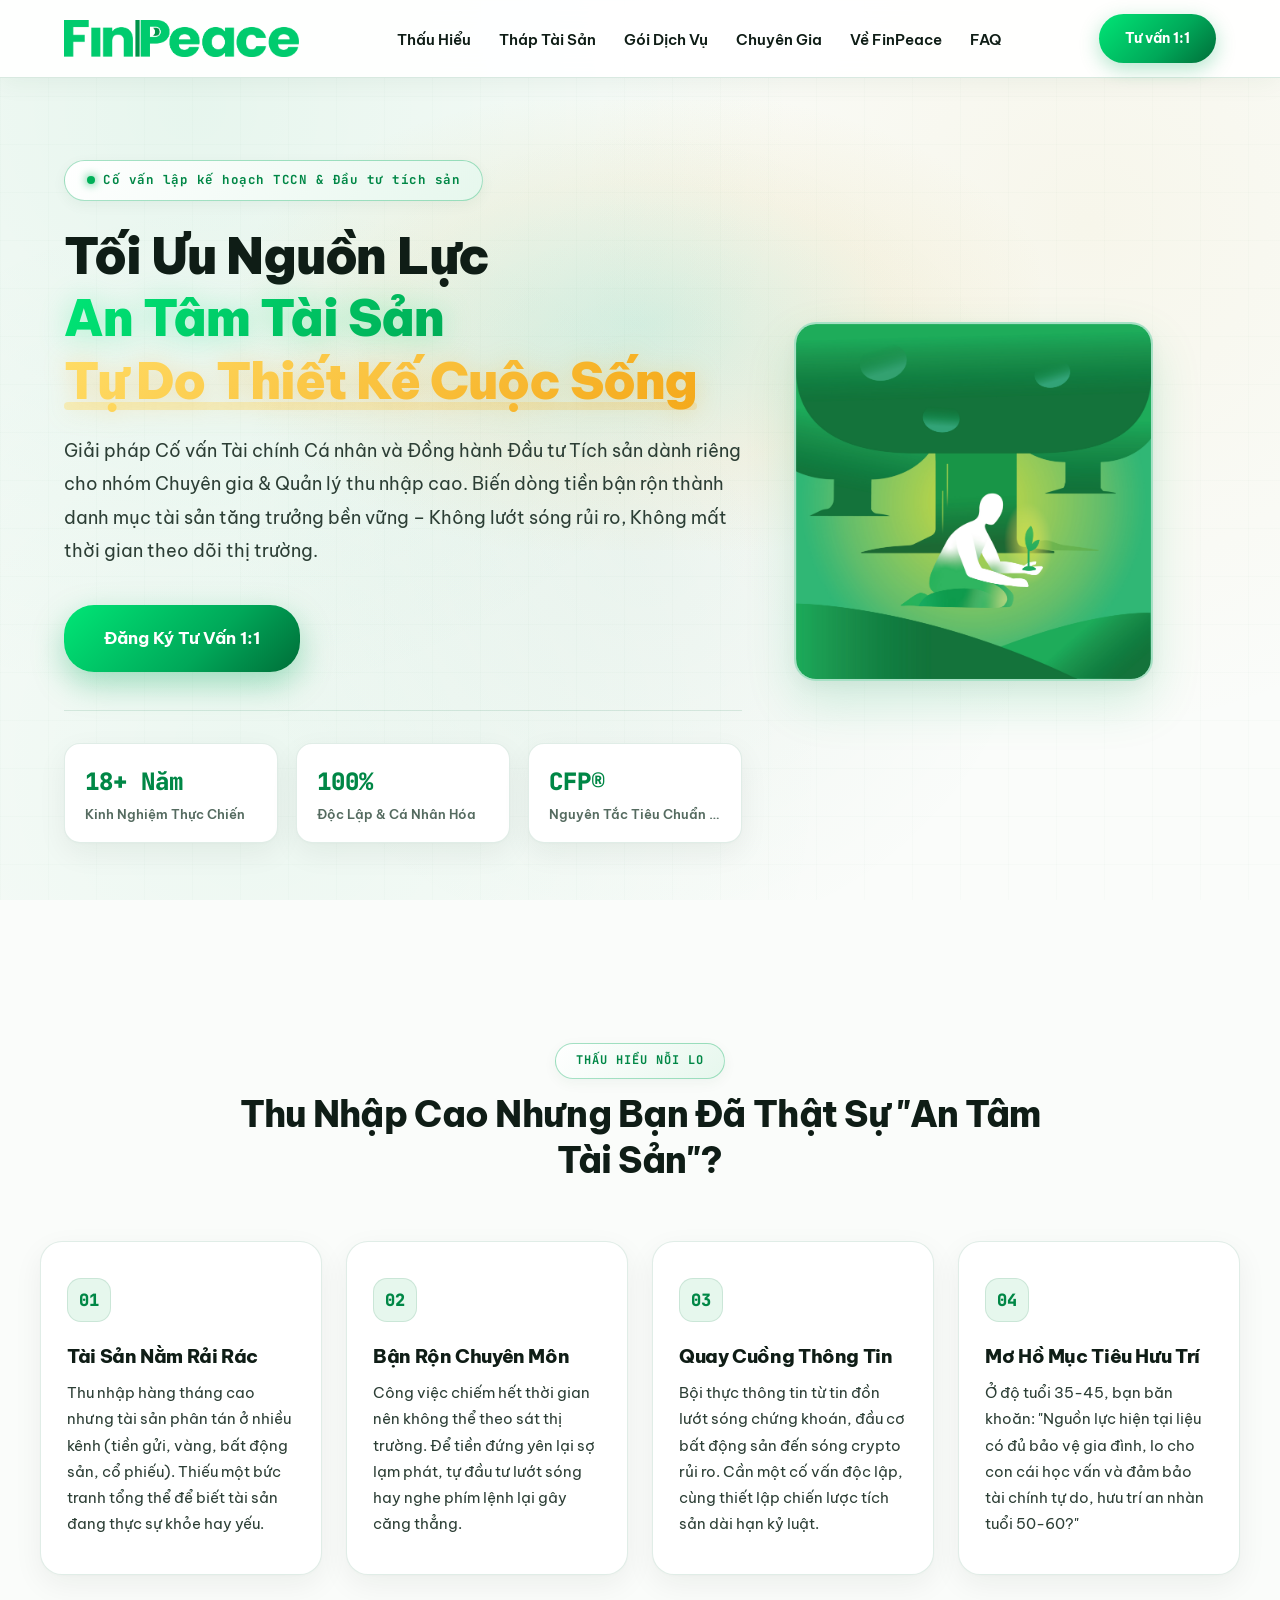
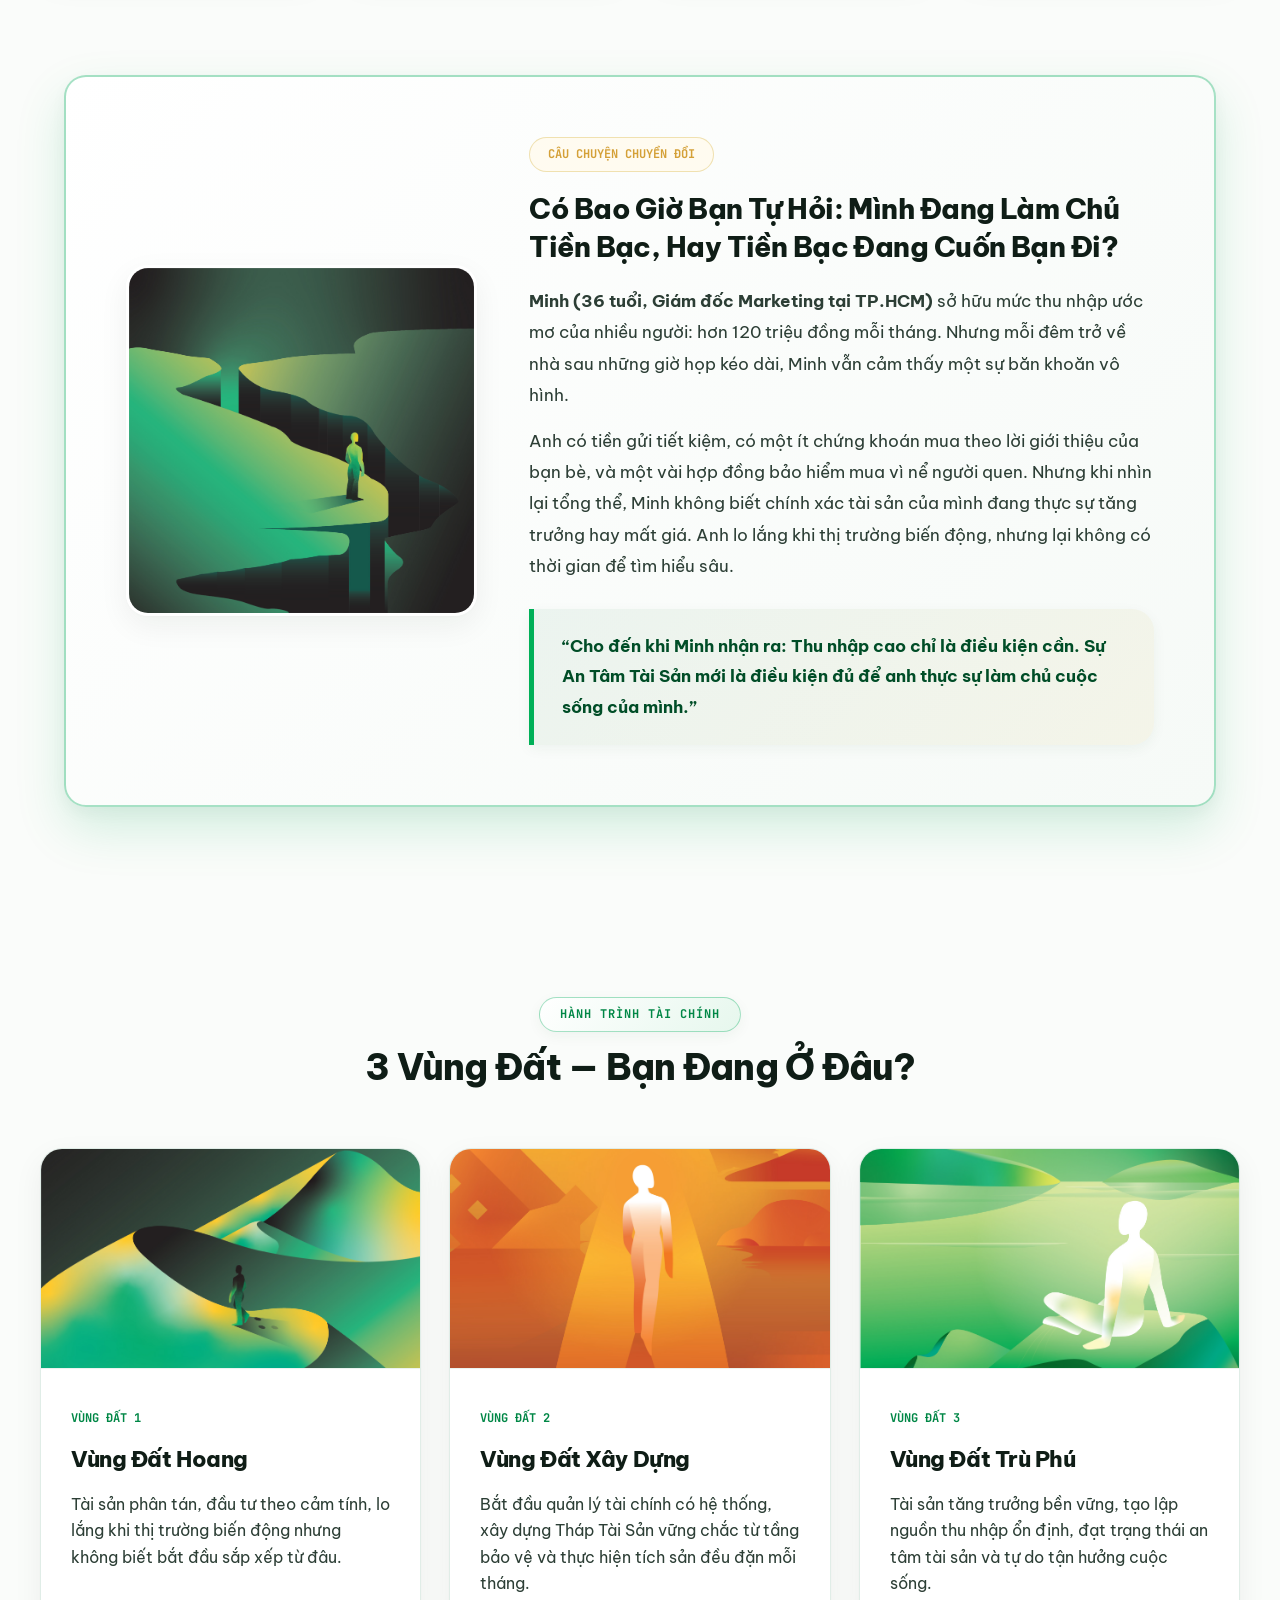
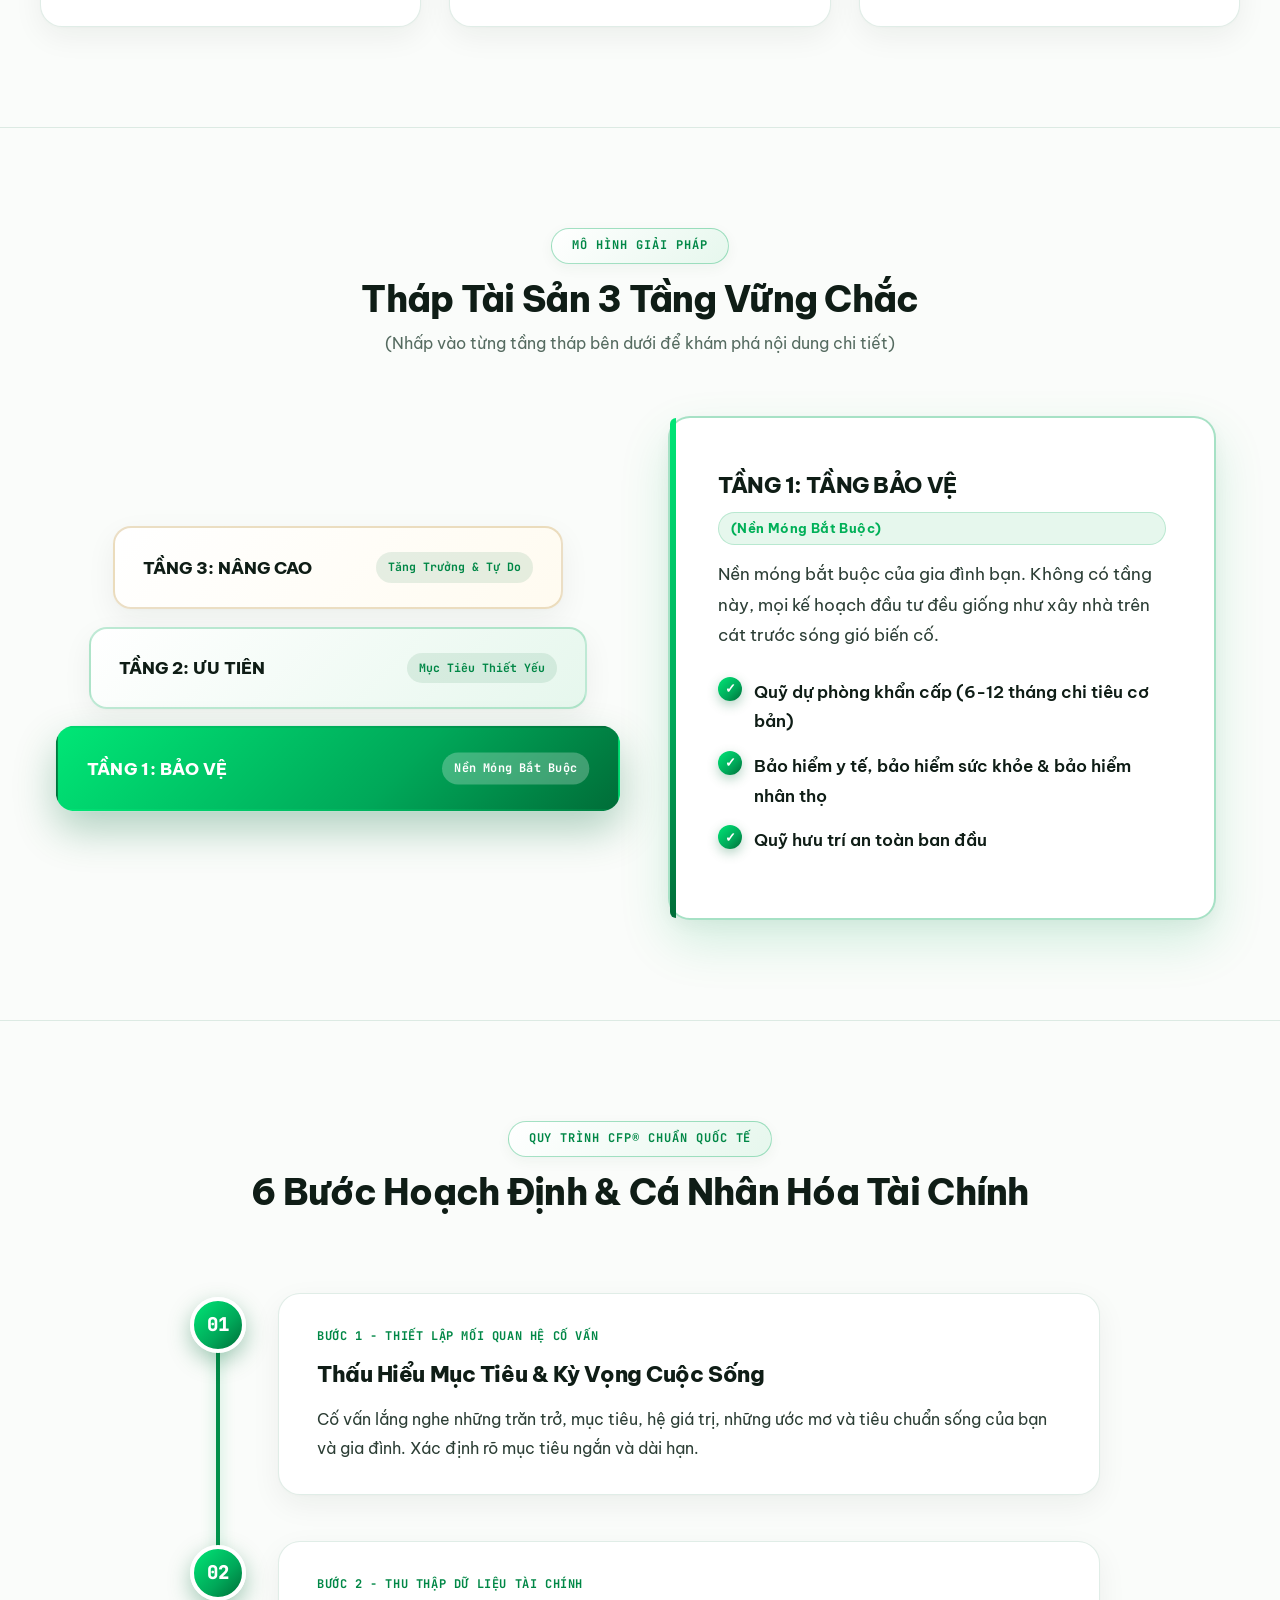
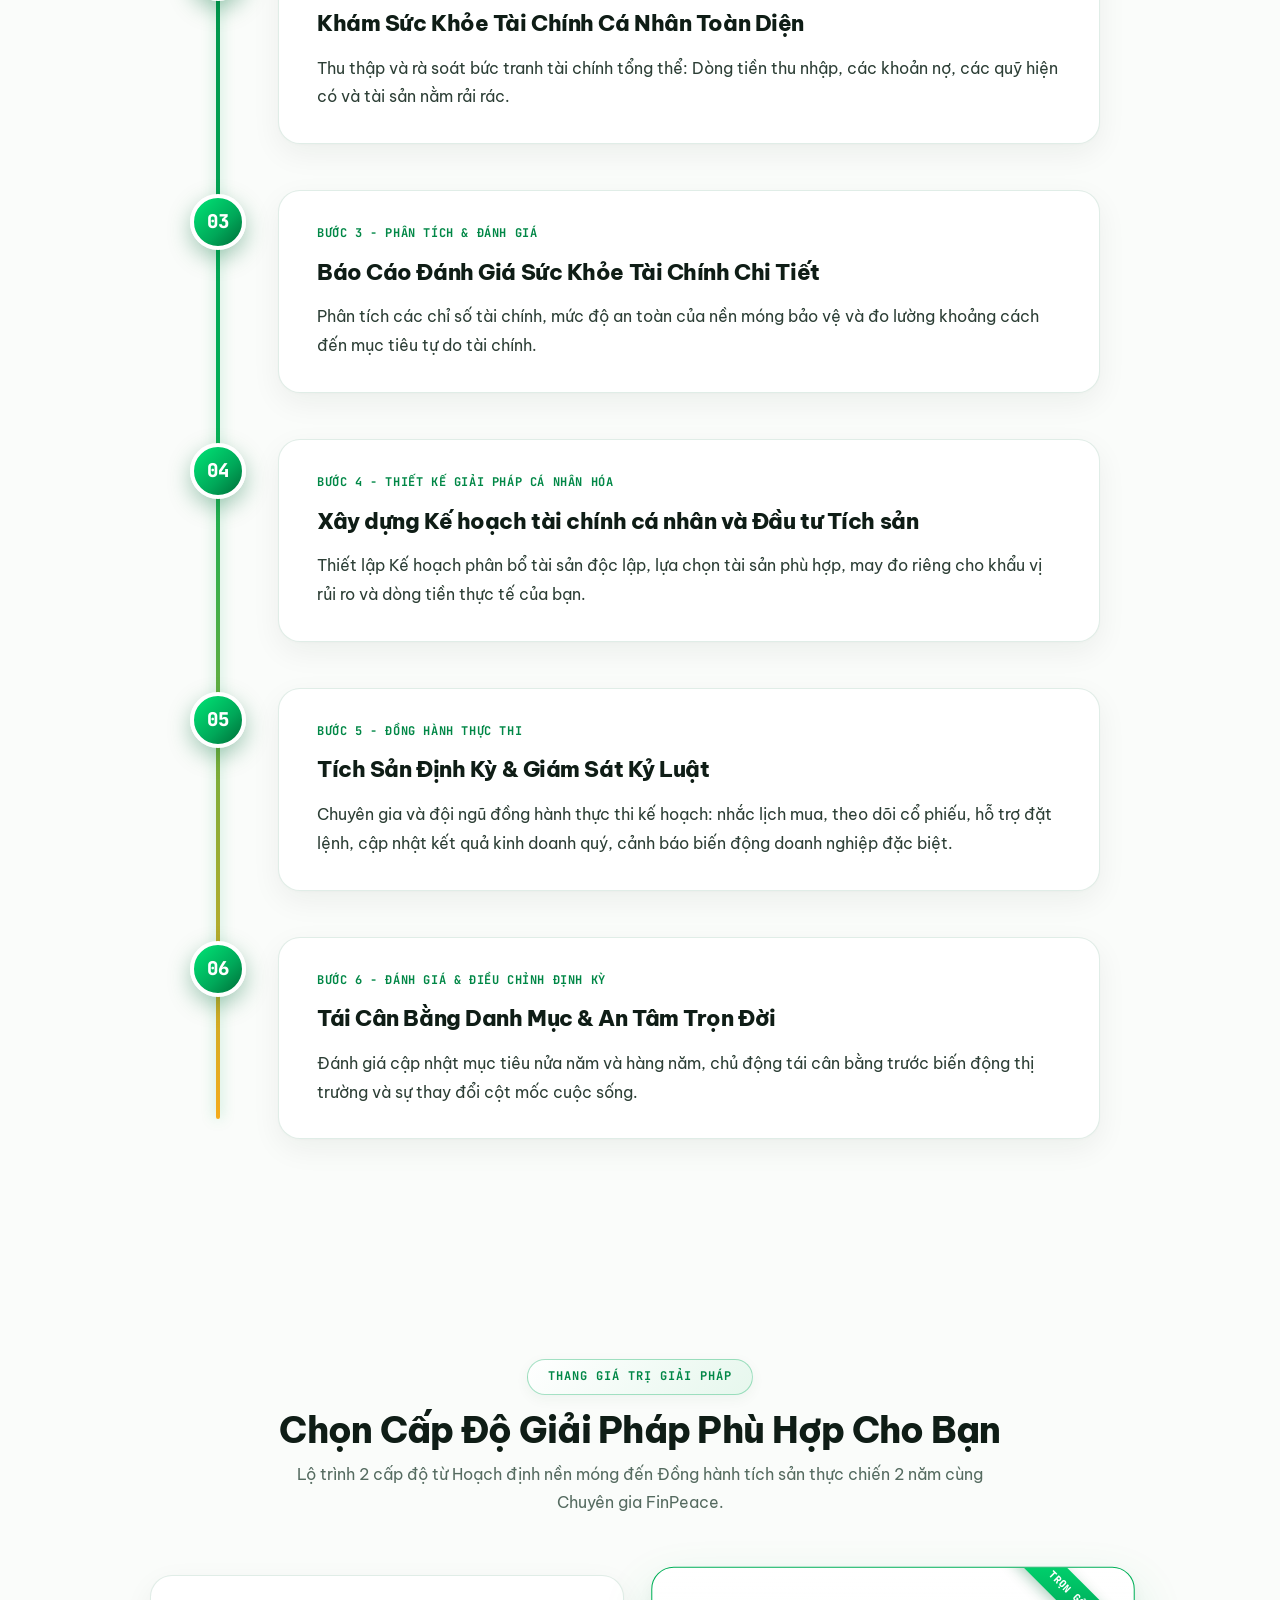
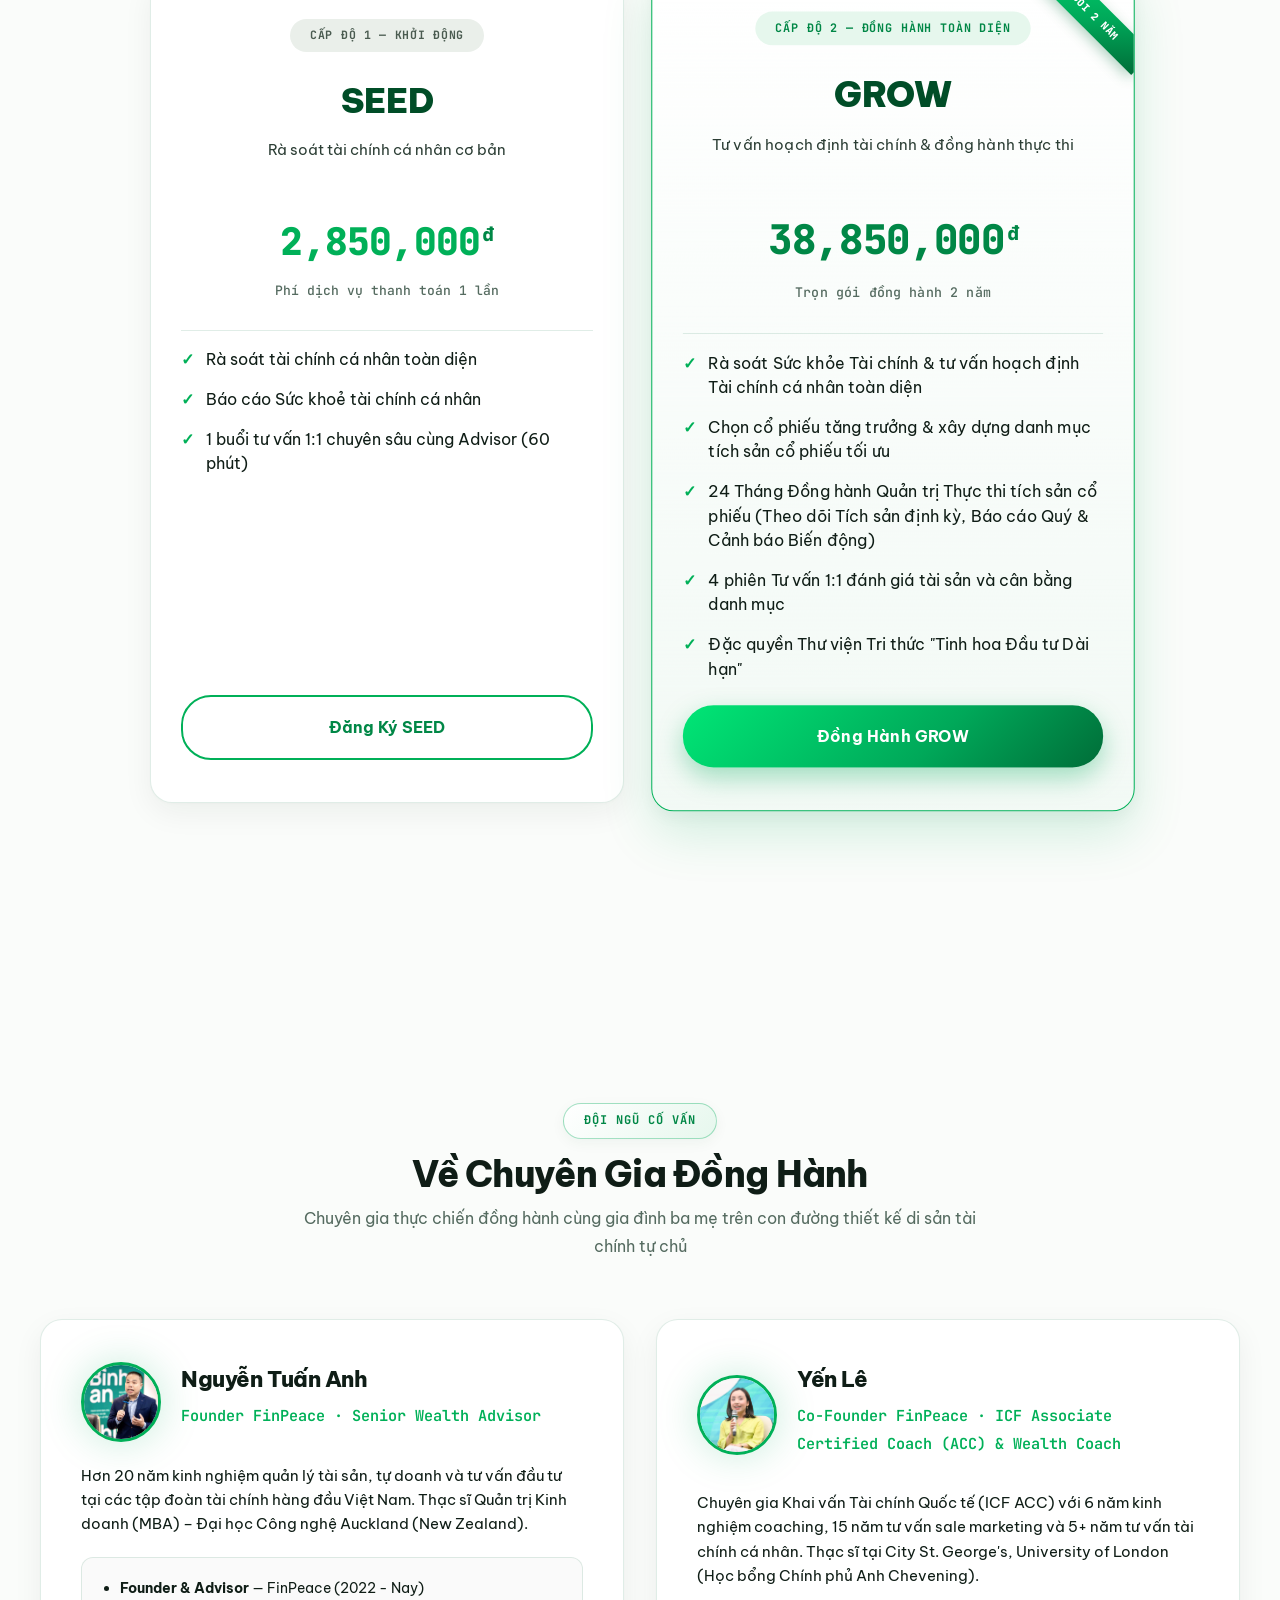
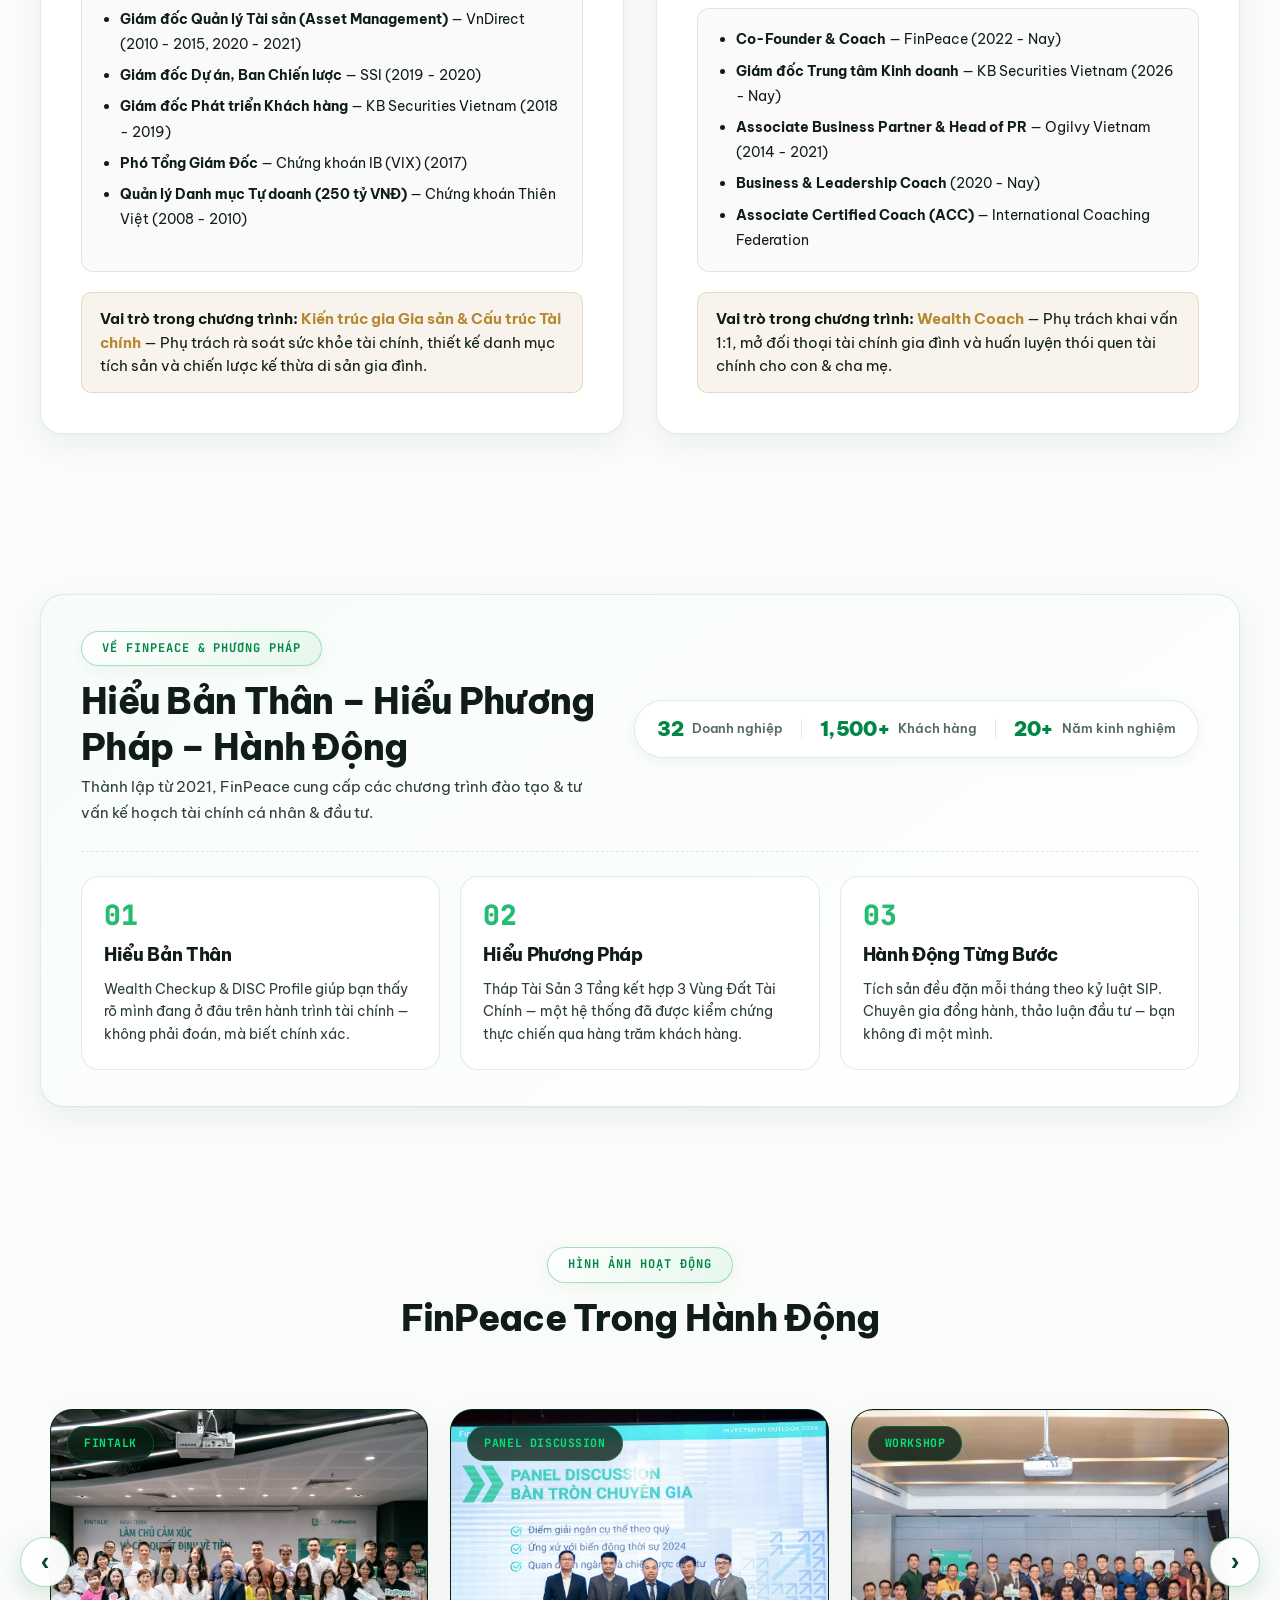
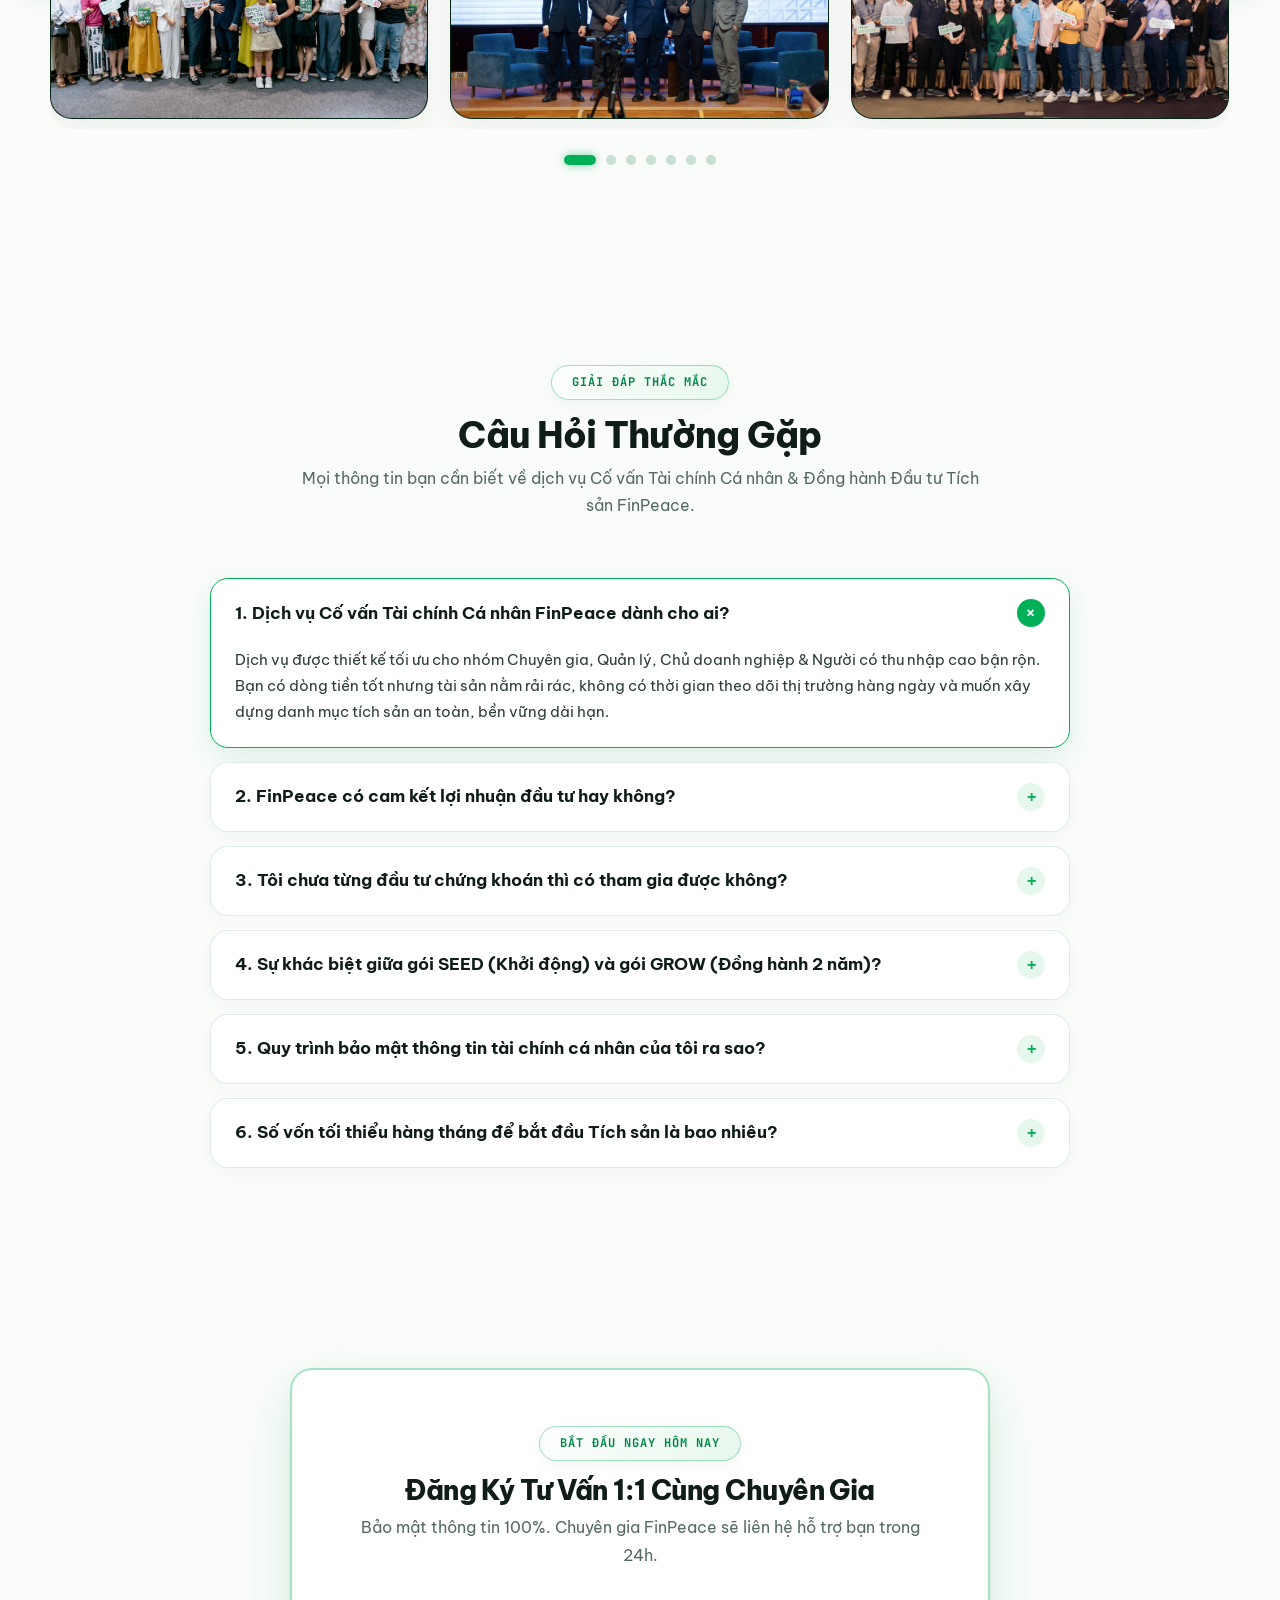
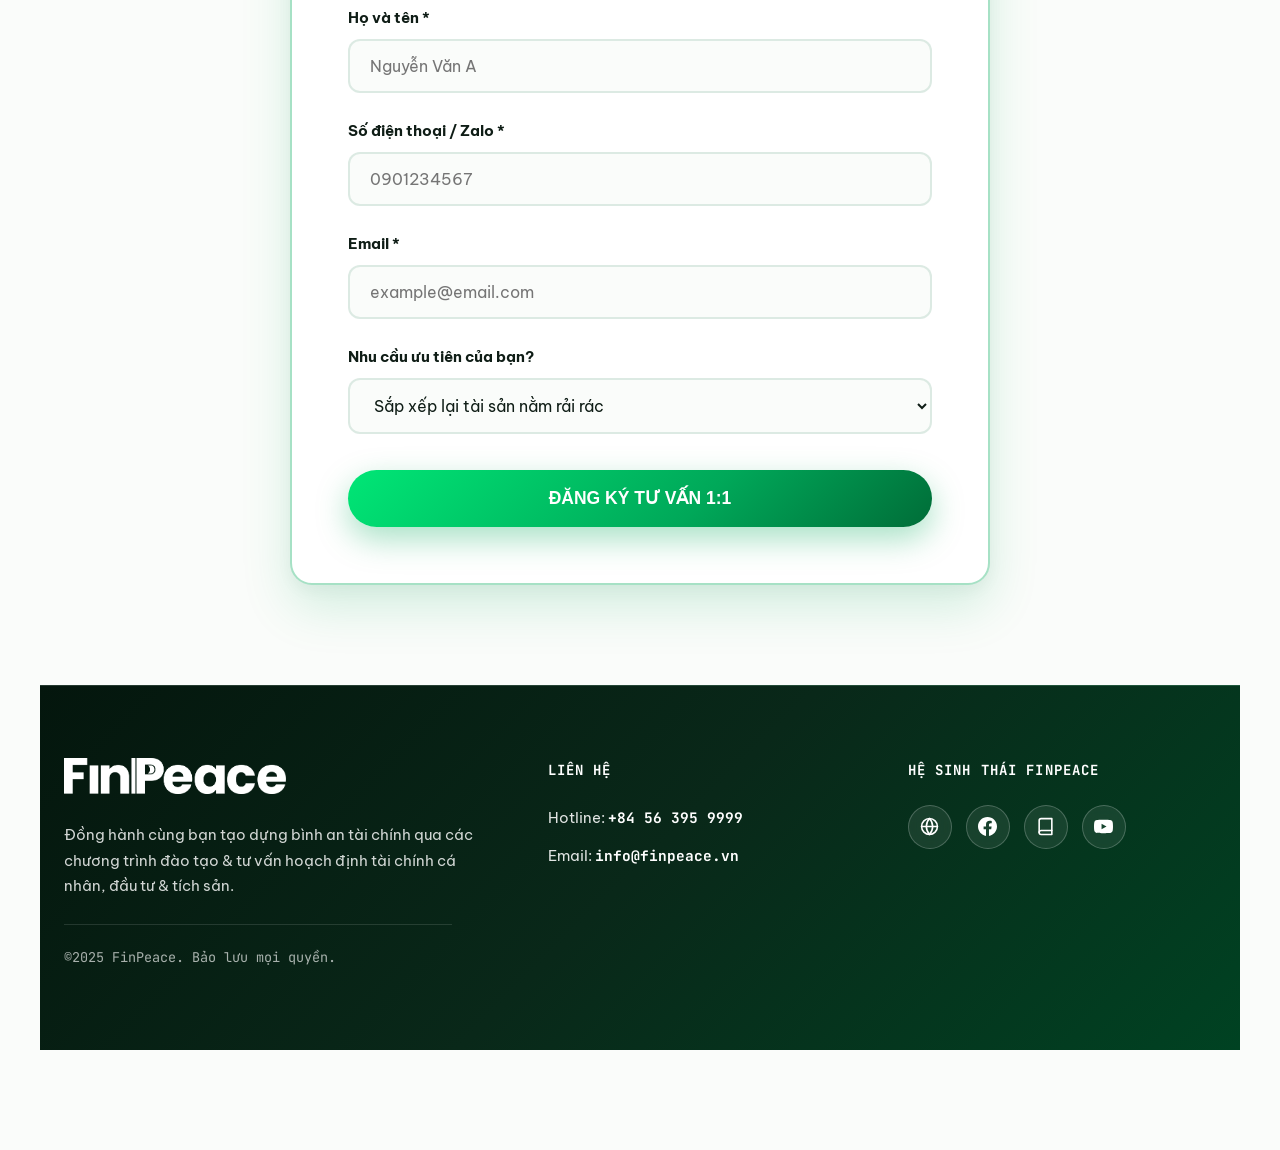
==== index.html @ 5cd35abc "Update expert profiles copy to match exact design image on wp.finpeace.cloud" ====
<!DOCTYPE html>
<html lang="vi">
<head>
    <meta charset="UTF-8">
    <meta name="viewport" content="width=device-width, initial-scale=1.0">
    <title>FinPeace Wealth Planning - An Tâm Tài Sản</title>
    <!-- Google Fonts: Be Vietnam Pro & JetBrains Mono -->
    <link rel="preconnect" href="https://fonts.googleapis.com">
    <link rel="preconnect" href="https://fonts.gstatic.com" crossorigin>
    <link href="https://fonts.googleapis.com/css2?family=Be+Vietnam+Pro:ital,wght@0,400;0,500;0,600;0,700;0,800;0,900;1,400;1,500&family=JetBrains+Mono:wght@500;600;700;800&display=swap" rel="stylesheet">
    
    <style>
        :root {
            /* FinPeace Deep Emotional Color Palette */
            --bg-canvas: #FAFCFA;
            --bg-card: #FFFFFF;
            --bg-card-alt: #F4F9F6;
            --bg-dark-anchor: #071B11;
            
            --brand-green-deep: #004D27;
            --brand-green: #008746;
            --brand-green-vivid: #00B058;
            --brand-green-glow: #00E676;
            --brand-green-gradient: linear-gradient(135deg, #00E676 0%, #00A859 60%, #006D38 100%);
            --brand-green-light: #E6F7ED;
            
            --warm-gold: #D4A037;
            --warm-gold-vivid: #F5AB1D;
            --warm-gold-gradient: linear-gradient(135deg, #FFDC65 0%, #F5AB1D 50%, #C57B00 100%);
            --warm-gold-light: #FFFBF0;
            
            --text-primary: #0F1D16;
            --text-secondary: #2C3E35;
            --text-muted: #556B60;
            
            --border-soft: rgba(0, 109, 56, 0.12);
            --border-highlight: rgba(0, 168, 89, 0.35);
            --border-gold: rgba(212, 175, 55, 0.35);
            
            /* Layered Shadow Depth System */
            --shadow-sm: 0 4px 14px rgba(0, 77, 39, 0.05);
            --shadow-card: 0 10px 30px rgba(7, 27, 17, 0.06), 0 1px 3px rgba(0, 0, 0, 0.02);
            --shadow-hover: 0 22px 50px rgba(0, 168, 89, 0.16), 0 6px 16px rgba(7, 27, 17, 0.04);
            --shadow-glow-green: 0 0 40px rgba(0, 168, 89, 0.22);
            
            --radius-card: 22px;
            --radius-btn: 30px;

            /* Font Family Definitions */
            --font-main: 'Be Vietnam Pro', -apple-system, BlinkMacSystemFont, sans-serif;
            --font-subhead: 'JetBrains Mono', monospace;
        }

        * {
            margin: 0;
            padding: 0;
            box-sizing: border-box;
        }

        body {
            font-family: var(--font-main);
            background-color: var(--bg-canvas);
            background-image: 
                radial-gradient(circle at 15% 12%, rgba(0, 168, 89, 0.08) 0%, transparent 45%),
                radial-gradient(circle at 85% 25%, rgba(212, 175, 55, 0.08) 0%, transparent 40%),
                radial-gradient(circle at 50% 60%, rgba(0, 109, 56, 0.05) 0%, transparent 50%),
                radial-gradient(circle at 20% 85%, rgba(0, 168, 89, 0.06) 0%, transparent 45%),
                linear-gradient(rgba(0, 109, 56, 0.015) 1px, transparent 1px),
                linear-gradient(90deg, rgba(0, 109, 56, 0.015) 1px, transparent 1px);
            background-size: 100% 100%, 100% 100%, 100% 100%, 100% 100%, 48px 48px, 48px 48px;
            background-attachment: fixed;
            color: var(--text-primary);
            line-height: 1.8;
            font-size: 16.5px;
            font-weight: 400;
            -webkit-font-smoothing: antialiased;
            overflow-x: hidden;
        }

        /* Headlines: Be Vietnam Pro (Bolder Weight 800 / 900) */
        h1, h2, h3, h4, .headline-font {
            font-family: var(--font-main);
            font-weight: 800;
            letter-spacing: -0.02em;
        }

        /* Sub-headlines, Kickers, Tags & Badges: JetBrains Mono */
        .sub-kicker-font,
        .section-kicker,
        .hero-tag,
        .story-kicker,
        .land-tag,
        .timeline-step-tag,
        .pkg-pill-badge,
        .pkg-corner-ribbon,
        .trust-item-val,
        .pyramid-tier-tag,
        .pain-card-badge,
        .expert-role,
        .social-icon-btn,
        .footer-heading {
            font-family: var(--font-subhead);
        }

        .container {
            max-width: 1200px;
            margin: 0 auto;
            padding: 0 24px;
        }

        /* Glassmorphic Navigation */
        header {
            position: fixed;
            top: 0;
            left: 0;
            right: 0;
            z-index: 100;
            background: rgba(255, 255, 255, 0.92);
            backdrop-filter: blur(20px);
            -webkit-backdrop-filter: blur(20px);
            border-bottom: 1px solid rgba(0, 109, 56, 0.15);
            height: 78px;
            display: flex;
            align-items: center;
            box-shadow: 0 4px 25px rgba(0, 77, 39, 0.06);
        }

        .nav-inner {
            display: flex;
            justify-content: space-between;
            align-items: center;
            width: 100%;
            gap: 20px;
        }

        .logo-header-img {
            height: 38px;
            width: auto;
            object-fit: contain;
            flex-shrink: 0;
        }

        .nav-links {
            display: flex;
            gap: 28px;
            list-style: none;
            align-items: center;
            flex-wrap: nowrap;
        }

        .nav-links li {
            white-space: nowrap;
            flex-shrink: 0;
        }

        .nav-links a {
            color: var(--text-primary);
            text-decoration: none;
            font-size: 15px;
            font-weight: 600;
            white-space: nowrap;
            transition: all 0.25s ease;
            position: relative;
            padding: 4px 0;
        }

        .nav-links a::after {
            content: '';
            position: absolute;
            bottom: 0;
            left: 0;
            width: 0;
            height: 3px;
            background: var(--brand-green-vivid);
            transition: width 0.25s ease;
            border-radius: 3px;
        }

        .nav-links a:hover {
            color: var(--brand-green-vivid);
        }

        .nav-links a:hover::after {
            width: 100%;
        }

        .btn-cta-nav {
            background: var(--brand-green-gradient);
            color: #FFFFFF;
            font-size: 14px;
            font-weight: 700;
            padding: 12px 26px;
            border-radius: var(--radius-btn);
            text-decoration: none;
            transition: all 0.3s cubic-bezier(0.16, 1, 0.3, 1);
            box-shadow: 0 6px 20px rgba(0, 168, 89, 0.3);
            white-space: nowrap;
            flex-shrink: 0;
            display: inline-block;
        }

        .btn-cta-nav:hover {
            transform: translateY(-2px);
            box-shadow: 0 12px 30px rgba(0, 168, 89, 0.45);
        }

        /* Mobile Hamburger Toggle Button (from nextgen.finpeace.cloud) */
        .nav-toggle {
            display: none;
            flex-direction: column;
            justify-content: space-around;
            width: 34px;
            height: 34px;
            background: transparent;
            border: none;
            cursor: pointer;
            padding: 5px;
            z-index: 1001;
        }

        .nav-toggle span {
            width: 100%;
            height: 2.5px;
            background-color: var(--brand-green-deep);
            border-radius: 4px;
            transition: all 0.3s ease;
        }

        .nav-toggle.active span:nth-child(1) {
            transform: rotate(45deg) translate(6px, 6px);
        }

        .nav-toggle.active span:nth-child(2) {
            opacity: 0;
        }

        .nav-toggle.active span:nth-child(3) {
            transform: rotate(-45deg) translate(6px, -6px);
        }

        /* Hero Section */
        .hero {
            padding: 160px 0 100px 0;
            position: relative;
        }

        .hero::before {
            content: '';
            position: absolute;
            top: 100px;
            left: 50%;
            transform: translateX(-50%);
            width: 800px;
            height: 450px;
            background: radial-gradient(ellipse at center, rgba(0, 168, 89, 0.12) 0%, rgba(212, 175, 55, 0.08) 45%, transparent 75%);
            pointer-events: none;
            z-index: 0;
        }

        .hero-grid {
            display: grid;
            grid-template-columns: 1.15fr 0.85fr;
            gap: 52px;
            align-items: center;
            position: relative;
            z-index: 1;
        }

        .hero-tag {
            display: inline-flex;
            align-items: center;
            gap: 8px;
            background: linear-gradient(135deg, #FFFFFF 0%, var(--brand-green-light) 100%);
            color: var(--brand-green);
            font-size: 12.5px;
            font-weight: 700;
            padding: 8px 22px;
            border-radius: 30px;
            margin-bottom: 24px;
            border: 1.5px solid var(--border-highlight);
            letter-spacing: 0.04em;
            box-shadow: var(--shadow-sm);
        }

        .hero-tag-dot {
            width: 8px;
            height: 8px;
            background: var(--brand-green-vivid);
            border-radius: 50%;
            box-shadow: 0 0 10px var(--brand-green-vivid);
        }

        .hero h1 {
            font-size: 50px;
            font-weight: 900;
            line-height: 1.25;
            letter-spacing: -0.025em;
            color: var(--text-primary);
            margin-bottom: 22px;
        }

        .hero h1 span.green-gradient {
            background: linear-gradient(135deg, #00E676 0%, #00B058 50%, #007A3E 100%);
            background-size: 200% auto;
            -webkit-background-clip: text;
            -webkit-text-fill-color: transparent;
            display: inline-block;
            filter: drop-shadow(0 2px 14px rgba(0, 230, 118, 0.3));
            animation: shineGradient 5s ease infinite;
        }

        .hero h1 span.gold-highlight {
            background: linear-gradient(135deg, #FFDC65 0%, #F5AB1D 50%, #C57B00 100%);
            background-size: 200% auto;
            -webkit-background-clip: text;
            -webkit-text-fill-color: transparent;
            display: inline-block;
            filter: drop-shadow(0 2px 12px rgba(245, 171, 29, 0.3));
            animation: shineGradient 5s ease infinite 2.5s;
            position: relative;
        }

        .hero h1 span.gold-highlight::after {
            content: '';
            position: absolute;
            bottom: 2px;
            left: 0;
            right: 0;
            height: 8px;
            background: linear-gradient(90deg, rgba(255, 220, 101, 0.4) 0%, rgba(245, 171, 29, 0.2) 100%);
            border-radius: 4px;
            z-index: -1;
        }

        @keyframes shineGradient {
            0% { background-position: 0% 50%; }
            50% { background-position: 100% 50%; }
            100% { background-position: 0% 50%; }
        }

        .hero p.subhead {
            font-size: 18px;
            line-height: 1.85;
            color: var(--text-secondary);
            margin-bottom: 38px;
            font-weight: 400;
        }

        .btn-hero-primary {
            background: var(--brand-green-gradient);
            color: #FFFFFF;
            font-size: 17px;
            font-weight: 700;
            padding: 18px 40px;
            border-radius: var(--radius-btn);
            text-decoration: none;
            box-shadow: 0 12px 32px rgba(0, 168, 89, 0.35);
            transition: all 0.35s cubic-bezier(0.16, 1, 0.3, 1);
            display: inline-block;
            white-space: nowrap;
        }

        .btn-hero-primary:hover {
            transform: translateY(-4px);
            box-shadow: 0 18px 42px rgba(0, 168, 89, 0.45);
        }

        .hero-artwork-card {
            background: var(--bg-card);
            border-radius: var(--radius-card);
            overflow: hidden;
            box-shadow: var(--shadow-hover);
            border: 2px solid var(--border-highlight);
            transition: all 0.35s ease;
        }

        .hero-artwork-card:hover {
            transform: translateY(-6px);
            box-shadow: 0 26px 60px rgba(0, 168, 89, 0.22);
        }

        .hero-artwork-img {
            width: 100%;
            height: auto;
            display: block;
        }

        /* FIXED TRUST CARDS */
        .trust-row {
            display: flex;
            gap: 18px;
            padding-top: 32px;
            margin-top: 38px;
            border-top: 1px solid var(--border-soft);
        }

        .trust-card {
            background: #FFFFFF;
            padding: 16px 20px;
            border-radius: 16px;
            border: 1.5px solid var(--border-soft);
            box-shadow: var(--shadow-card);
            flex: 1;
            transition: all 0.25s ease;
            min-width: 0;
        }

        .trust-card:hover {
            border-color: var(--brand-green-vivid);
            transform: translateY(-3px);
            box-shadow: var(--shadow-sm);
        }

        .trust-item-val {
            font-size: 24px;
            font-weight: 800;
            color: var(--brand-green);
            white-space: nowrap;
        }

        .trust-item-lbl {
            font-size: 13px;
            font-weight: 600;
            color: var(--text-muted);
            white-space: nowrap;
            overflow: hidden;
            text-overflow: ellipsis;
        }

        /* Section Headings */
        .section-padding {
            padding: 100px 0;
        }

        .section-header {
            text-align: center;
            max-width: 820px;
            margin: 0 auto 58px auto;
        }

        .section-kicker {
            font-size: 12px;
            font-weight: 700;
            color: var(--brand-green);
            text-transform: uppercase;
            letter-spacing: 0.08em;
            margin-bottom: 12px;
            display: inline-block;
            background: linear-gradient(135deg, #FFFFFF 0%, var(--brand-green-light) 100%);
            padding: 6px 20px;
            border-radius: 30px;
            border: 1px solid var(--border-highlight);
            box-shadow: var(--shadow-sm);
        }

        .section-title {
            font-size: 36px;
            font-weight: 800;
            line-height: 1.28;
            color: var(--text-primary);
        }

        /* 4 Pain Points */
        .pain-grid {
            display: grid;
            grid-template-columns: repeat(4, 1fr);
            gap: 24px;
        }

        .pain-card {
            background: #FFFFFF;
            border: 1.5px solid var(--border-soft);
            border-radius: var(--radius-card);
            padding: 36px 26px;
            box-shadow: var(--shadow-card);
            transition: all 0.35s cubic-bezier(0.16, 1, 0.3, 1);
            position: relative;
            overflow: hidden;
        }

        .pain-card::before {
            content: '';
            position: absolute;
            top: 0;
            left: 0;
            right: 0;
            height: 4px;
            background: var(--brand-green-gradient);
            opacity: 0;
            transition: opacity 0.3s ease;
        }

        .pain-card:hover {
            transform: translateY(-8px);
            box-shadow: var(--shadow-hover);
            border-color: var(--brand-green-vivid);
        }

        .pain-card:hover::before {
            opacity: 1;
        }

        .pain-card-badge {
            width: 44px;
            height: 44px;
            background: var(--brand-green-light);
            color: var(--brand-green);
            border-radius: 14px;
            display: flex;
            align-items: center;
            justify-content: center;
            font-size: 17px;
            font-weight: 800;
            margin-bottom: 22px;
            border: 1px solid var(--border-soft);
        }

        .pain-card h3 {
            font-size: 18.5px;
            font-weight: 800;
            color: var(--text-primary);
            margin-bottom: 12px;
            line-height: 1.3;
        }

        .pain-card p {
            font-size: 15px;
            color: var(--text-secondary);
            line-height: 1.75;
            font-weight: 400;
        }

        /* Storytelling Section */
        .story-wrapper {
            background: linear-gradient(135deg, #FFFFFF 0%, #F6FAF7 100%);
            border: 2px solid var(--border-highlight);
            border-radius: var(--radius-card);
            padding: 60px;
            box-shadow: var(--shadow-hover);
            display: grid;
            grid-template-columns: 0.36fr 0.64fr;
            gap: 52px;
            align-items: center;
        }

        .story-artwork-thumb {
            border-radius: var(--radius-card);
            overflow: hidden;
            box-shadow: var(--shadow-card);
            border: 3px solid #FFFFFF;
        }

        .story-artwork-thumb img {
            width: 100%;
            height: auto;
            display: block;
        }

        .story-kicker {
            background: var(--warm-gold-light);
            color: var(--warm-gold);
            border: 1px solid var(--border-gold);
            font-size: 12px;
            font-weight: 700;
            padding: 6px 18px;
            border-radius: 30px;
            display: inline-block;
            margin-bottom: 18px;
        }

        .story-title {
            font-size: 28px;
            font-weight: 800;
            line-height: 1.35;
            color: var(--text-primary);
            margin-bottom: 20px;
        }

        .story-body {
            font-size: 17px;
            color: var(--text-secondary);
            line-height: 1.85;
            margin-bottom: 26px;
            font-weight: 400;
        }

        .story-quote-box {
            background: linear-gradient(135deg, rgba(0, 109, 56, 0.06) 0%, rgba(212, 175, 55, 0.08) 100%);
            border-left: 5px solid var(--brand-green-vivid);
            padding: 22px 28px;
            border-radius: 0 var(--radius-card) var(--radius-card) 0;
            font-size: 17px;
            font-weight: 700;
            color: var(--brand-green-deep);
            line-height: 1.8;
            box-shadow: var(--shadow-sm);
        }

        /* 3 Lands Journey Section */
        .lands-grid {
            display: grid;
            grid-template-columns: repeat(3, 1fr);
            gap: 28px;
        }

        .land-card {
            background: #FFFFFF;
            border: 1.5px solid var(--border-soft);
            border-radius: var(--radius-card);
            overflow: hidden;
            box-shadow: var(--shadow-card);
            transition: all 0.35s ease;
        }

        .land-card:hover {
            transform: translateY(-8px);
            box-shadow: var(--shadow-hover);
            border-color: var(--brand-green-vivid);
        }

        .land-card-img {
            height: 220px;
            width: 100%;
            object-fit: cover;
            object-position: center center;
            border-bottom: 1px solid rgba(0, 109, 56, 0.08);
            transition: transform 0.5s ease;
        }

        .land-card-img.pos-bottom {
            object-position: center 88%;
        }

        .land-card:hover .land-card-img {
            transform: scale(1.05);
        }

        .land-card-body {
            padding: 30px;
        }

        .land-tag {
            font-size: 12px;
            font-weight: 700;
            color: var(--brand-green);
            text-transform: uppercase;
            margin-bottom: 10px;
            display: block;
        }

        .land-card h3 {
            font-size: 22px;
            font-weight: 800;
            color: var(--text-primary);
            margin-bottom: 12px;
        }

        .land-card p {
            font-size: 15.5px;
            color: var(--text-secondary);
            line-height: 1.7;
            font-weight: 400;
        }

        /* Interactive 3D Pyramid Section */
        .tower-section {
            background: linear-gradient(180deg, #FFFFFF 0%, var(--bg-alt) 100%);
            border-top: 1px solid var(--border-soft);
            border-bottom: 1px solid var(--border-soft);
            padding: 100px 0;
        }

        .tower-grid {
            display: grid;
            grid-template-columns: 1fr 1fr;
            gap: 56px;
            align-items: center;
        }

        .pyramid-container {
            display: flex;
            flex-direction: column;
            align-items: center;
            gap: 18px;
            position: relative;
            padding: 20px 0;
        }

        .pyramid-tier {
            cursor: pointer;
            border-radius: 18px;
            padding: 24px 28px;
            display: flex;
            justify-content: space-between;
            align-items: center;
            transition: all 0.35s cubic-bezier(0.16, 1, 0.3, 1);
            position: relative;
            box-shadow: var(--shadow-card);
            border: 2px solid var(--border-soft);
            background: #FFFFFF;
        }

        .pyramid-tier-3 {
            width: 82%;
            background: linear-gradient(135deg, #FFFFFF 0%, var(--warm-gold-light) 100%);
            border-color: rgba(197, 160, 89, 0.35);
        }

        .pyramid-tier-2 {
            width: 91%;
            background: linear-gradient(135deg, #FFFFFF 0%, var(--brand-green-light) 100%);
            border-color: rgba(0, 168, 89, 0.25);
        }

        .pyramid-tier-1 {
            width: 100%;
            background: linear-gradient(135deg, #FFFFFF 0%, rgba(0, 109, 56, 0.08) 100%);
            border-color: rgba(0, 109, 56, 0.3);
        }

        .pyramid-tier.active {
            background: var(--brand-green-gradient) !important;
            color: #FFFFFF !important;
            border-color: transparent !important;
            box-shadow: 0 18px 40px rgba(0, 109, 56, 0.3);
            transform: scale(1.03);
        }

        .pyramid-tier:hover:not(.active) {
            transform: translateY(-4px);
            box-shadow: var(--shadow-hover);
            border-color: var(--brand-green-vivid);
        }

        .pyramid-tier-title {
            font-size: 16.5px;
            font-weight: 800;
            white-space: nowrap;
            flex-shrink: 0;
        }

        .pyramid-tier.active .pyramid-tier-title {
            color: #FFFFFF;
        }

        .pyramid-tier-tag {
            font-size: 11.5px;
            font-weight: 700;
            padding: 5px 12px;
            border-radius: 20px;
            background: rgba(0, 109, 56, 0.1);
            color: var(--brand-green);
            white-space: nowrap;
            flex-shrink: 0;
        }

        .pyramid-tier.active .pyramid-tier-tag {
            background: rgba(255, 255, 255, 0.25);
            color: #FFFFFF;
        }

        .tower-detail-box {
            background: #FFFFFF;
            border: 2px solid var(--border-highlight);
            border-radius: var(--radius-card);
            padding: 48px;
            box-shadow: var(--shadow-hover);
            min-height: 400px;
            display: flex;
            flex-direction: column;
            justify-content: center;
            position: relative;
        }

        .tower-detail-box::before {
            content: '';
            position: absolute;
            top: 0;
            left: 0;
            width: 6px;
            height: 100%;
            background: var(--brand-green-gradient);
            border-radius: var(--radius-card) 0 0 var(--radius-card);
        }

        .tower-detail-box h3 {
            font-size: 25px;
            font-weight: 800;
            color: var(--brand-green-deep);
            margin-bottom: 18px;
        }

        .tower-detail-box p {
            font-size: 16.5px;
            color: var(--text-secondary);
            margin-bottom: 26px;
            line-height: 1.85;
            font-weight: 400;
        }

        .tower-detail-box ul {
            list-style: none;
        }

        .tower-detail-box ul li {
            position: relative;
            padding-left: 36px;
            margin-bottom: 15px;
            font-size: 16.5px;
            font-weight: 600;
            color: var(--text-primary);
        }

        .tower-detail-box ul li::before {
            content: '✓';
            position: absolute;
            left: 0;
            width: 24px;
            height: 24px;
            background: var(--brand-green-gradient);
            color: #FFFFFF;
            border-radius: 50%;
            display: flex;
            align-items: center;
            justify-content: center;
            font-size: 13px;
            font-weight: 900;
            box-shadow: 0 4px 12px rgba(0, 109, 56, 0.3);
        }

        /* 6-STEP CFP FLUID TIMELINE */
        .timeline-section {
            padding: 100px 0;
            position: relative;
        }

        .timeline-container {
            max-width: 920px;
            margin: 0 auto;
            position: relative;
            padding: 20px 0;
        }

        .timeline-container::before {
            content: '';
            position: absolute;
            top: 40px;
            bottom: 40px;
            left: 36px;
            width: 4px;
            background: linear-gradient(180deg, var(--brand-green) 0%, var(--brand-green-vivid) 50%, var(--warm-gold-vivid) 100%);
            border-radius: 4px;
            box-shadow: 0 0 14px rgba(0, 168, 89, 0.35);
        }

        .timeline-item {
            position: relative;
            padding-left: 98px;
            margin-bottom: 46px;
            transition: all 0.3s ease;
        }

        .timeline-item:last-child {
            margin-bottom: 0;
        }

        .timeline-node {
            position: absolute;
            left: 10px;
            top: 4px;
            width: 56px;
            height: 56px;
            background: var(--brand-green-gradient);
            color: #FFFFFF;
            font-size: 19px;
            font-weight: 800;
            border-radius: 50%;
            display: flex;
            align-items: center;
            justify-content: center;
            border: 4px solid #FFFFFF;
            box-shadow: 0 8px 22px rgba(0, 109, 56, 0.35);
            z-index: 2;
            transition: all 0.35s cubic-bezier(0.16, 1, 0.3, 1);
            font-family: var(--font-subhead);
        }

        .timeline-item:hover .timeline-node {
            transform: scale(1.16);
            background: var(--warm-gold-gradient);
            box-shadow: 0 14px 30px rgba(212, 175, 55, 0.45);
        }

        .timeline-content-card {
            background: #FFFFFF;
            border: 1.5px solid var(--border-soft);
            border-radius: var(--radius-card);
            padding: 32px 38px;
            box-shadow: var(--shadow-card);
            transition: all 0.35s cubic-bezier(0.16, 1, 0.3, 1);
            position: relative;
        }

        .timeline-item:hover .timeline-content-card {
            transform: translateX(12px);
            box-shadow: var(--shadow-hover);
            border-color: var(--brand-green-vivid);
        }

        .timeline-step-tag {
            font-size: 12px;
            font-weight: 700;
            color: var(--brand-green);
            text-transform: uppercase;
            letter-spacing: 0.05em;
            margin-bottom: 8px;
            display: block;
        }

        .timeline-content-card h3 {
            font-size: 22px;
            font-weight: 800;
            color: var(--text-primary);
            margin-bottom: 10px;
        }

        .timeline-content-card p {
            font-size: 16px;
            color: var(--text-secondary);
            line-height: 1.8;
            font-weight: 400;
        }

        /* 2 PRICING PACKAGES (2-TIER VALUE LADDER) */
        .pricing-grid-2 {
            display: grid;
            grid-template-columns: repeat(2, 1fr);
            gap: 32px;
            max-width: 980px;
            margin: 0 auto;
            align-items: stretch;
        }

        .pkg-card {
            background: #FFFFFF;
            border: 1.5px solid var(--border-soft);
            border-radius: var(--radius-card);
            padding: 42px 30px;
            position: relative;
            display: flex;
            flex-direction: column;
            justify-content: space-between;
            box-shadow: var(--shadow-card);
            transition: all 0.35s ease;
            overflow: hidden;
            text-align: center;
        }

        .pkg-card.pkg-grow {
            border-color: var(--brand-green-vivid);
            box-shadow: var(--shadow-hover);
            transform: scale(1.02);
            background: linear-gradient(180deg, #FFFFFF 0%, rgba(0, 168, 89, 0.03) 100%);
        }

        .pkg-card:hover {
            transform: translateY(-8px);
            box-shadow: var(--shadow-hover);
            border-color: var(--brand-green-vivid);
        }

        .pkg-card.pkg-grow:hover {
            transform: scale(1.03) translateY(-8px);
        }

        .pkg-pill-badge {
            display: inline-block;
            font-size: 11.5px;
            font-weight: 700;
            letter-spacing: 0.06em;
            text-transform: uppercase;
            padding: 6px 20px;
            border-radius: 30px;
            margin: 0 auto 18px auto;
        }

        .pkg-pill-seed {
            background: #EAEFEA;
            color: #4A5B50;
        }

        .pkg-pill-grow {
            background: var(--brand-green-light);
            color: var(--brand-green);
        }

        .pkg-pill-advisor {
            background: var(--warm-gold-light);
            color: var(--warm-gold);
            border: 1px solid var(--border-gold);
        }

        .pkg-corner-ribbon {
            position: absolute;
            top: 22px;
            right: -32px;
            background: var(--brand-green-gradient);
            color: #FFFFFF;
            font-size: 10px;
            font-weight: 800;
            padding: 6px 36px;
            transform: rotate(45deg);
            box-shadow: 0 4px 12px rgba(0, 109, 56, 0.3);
            text-transform: uppercase;
            letter-spacing: 0.05em;
        }

        .pkg-title {
            font-size: 34px;
            font-weight: 900;
            color: var(--brand-green-deep);
            margin-bottom: 8px;
        }

        .pkg-subtitle {
            font-size: 14.5px;
            color: var(--text-secondary);
            margin-bottom: 26px;
            min-height: 42px;
            line-height: 1.55;
            font-weight: 400;
        }

        .pkg-price-amount {
            font-size: 38px;
            font-weight: 900;
            color: var(--brand-green-vivid);
            margin-bottom: 4px;
            font-family: var(--font-subhead);
            letter-spacing: -0.02em;
        }

        .pkg-card.pkg-grow .pkg-price-amount {
            color: #008746;
            font-size: 40px;
        }

        .pkg-price-amount span.unit {
            font-size: 20px;
            font-weight: 800;
            vertical-align: super;
            margin-left: 2px;
            color: var(--brand-green);
        }

        .pkg-price-subtext {
            font-size: 13px;
            color: var(--text-muted);
            font-weight: 500;
            margin-bottom: 28px;
            font-family: var(--font-subhead);
        }

        .pkg-features-list {
            list-style: none;
            border-top: 1px solid var(--border-soft);
            padding-top: 16px;
            margin-bottom: 24px;
            text-align: left;
        }

        .offer-section-divider {
            font-size: 11.5px;
            font-weight: 800;
            color: var(--brand-green);
            letter-spacing: 0.04em;
            background: var(--brand-green-light);
            padding: 5px 12px;
            border-radius: 6px;
            margin-top: 18px;
            margin-bottom: 10px;
            display: block;
            text-align: left;
            border: 1px solid var(--border-highlight);
            font-family: var(--font-subhead);
        }

        .pkg-features-list li {
            font-size: 15.5px;
            color: var(--text-primary);
            margin-bottom: 15px;
            display: flex;
            gap: 12px;
            align-items: flex-start;
            line-height: 1.55;
            font-weight: 400;
        }

        .pkg-features-list li::before {
            content: '✓';
            color: var(--brand-green-vivid);
            font-weight: 900;
            font-size: 16px;
            flex-shrink: 0;
        }

        .btn-pkg {
            display: block;
            width: 100%;
            text-align: center;
            font-size: 16px;
            font-weight: 700;
            padding: 16px;
            border-radius: var(--radius-btn);
            text-decoration: none;
            transition: all 0.3s ease;
            white-space: nowrap;
        }

        .btn-pkg-seed {
            background: transparent;
            color: var(--brand-green);
            border: 2px solid var(--brand-green-vivid);
        }

        .btn-pkg-seed:hover {
            background: var(--brand-green-light);
            transform: translateY(-2px);
        }

        .btn-pkg-grow {
            background: var(--brand-green-gradient);
            color: #FFFFFF;
            border: none;
            box-shadow: 0 10px 25px rgba(0, 168, 89, 0.35);
        }

        .btn-pkg-grow:hover {
            transform: translateY(-2px);
            box-shadow: 0 16px 36px rgba(0, 168, 89, 0.45);
        }

        .btn-pkg-advisor {
            background: transparent;
            color: var(--warm-gold);
            border: 2px solid var(--warm-gold-vivid);
        }

        .btn-pkg-advisor:hover {
            background: var(--warm-gold-light);
            transform: translateY(-2px);
        }

        /* Experts Cards */
        .experts-grid {
            display: grid;
            grid-template-columns: 1fr 1fr;
            gap: 32px;
        }

        .expert-card {
            background: #FFFFFF;
            border: 1.5px solid var(--border-soft);
            border-radius: var(--radius-card);
            padding: 40px;
            display: flex;
            gap: 28px;
            align-items: flex-start;
            box-shadow: var(--shadow-card);
            transition: all 0.35s ease;
        }

        .expert-card:hover {
            transform: translateY(-6px);
            box-shadow: var(--shadow-hover);
            border-color: var(--brand-green-vivid);
        }

        .expert-photo {
            width: 110px;
            height: 110px;
            border-radius: 50%;
            overflow: hidden;
            border: 3.5px solid var(--brand-green-vivid);
            flex-shrink: 0;
            box-shadow: var(--shadow-glow-green);
            background: var(--brand-green-light);
        }

        .expert-photo img {
            width: 100%;
            height: 100%;
            object-fit: cover;
            display: block;
        }

        .tower-detail-box h3 {
            font-size: 22px;
            font-weight: 800;
            color: var(--text-primary);
            margin-bottom: 6px;
        }

        .tower-detail-subtag {
            font-size: 13px;
            font-weight: 700;
            color: var(--brand-green-vivid);
            letter-spacing: 0.03em;
            margin-bottom: 14px;
            display: inline-block;
            background: var(--brand-green-light);
            padding: 4px 12px;
            border-radius: 20px;
            border: 1px solid rgba(0, 168, 89, 0.2);
        }

        .expert-role {
            font-size: 13.5px;
            font-weight: 700;
            color: var(--brand-green);
            margin-bottom: 14px;
        }

        .expert-desc {
            font-size: 15px;
            color: var(--text-secondary);
            line-height: 1.75;
            font-weight: 400;
        }

        /* Registration Form */
        .form-card {
            max-width: 700px;
            margin: 0 auto;
            background: #FFFFFF;
            border: 2px solid var(--border-highlight);
            border-radius: var(--radius-card);
            padding: 56px;
            box-shadow: var(--shadow-hover);
        }

        /* Custom Centered Success Modal */
        .modal-overlay {
            position: fixed;
            top: 0;
            left: 0;
            right: 0;
            bottom: 0;
            z-index: 99999;
            background: rgba(7, 27, 17, 0.72);
            backdrop-filter: blur(14px);
            -webkit-backdrop-filter: blur(14px);
            display: flex;
            align-items: center;
            justify-content: center;
            padding: 24px;
            box-sizing: border-box;
            animation: fadeInOverlay 0.3s ease;
        }

        .modal-card {
            background: #FFFFFF;
            border-radius: 26px;
            padding: 38px 30px;
            max-width: 440px;
            width: 100%;
            text-align: center;
            box-shadow: 0 25px 60px rgba(0, 77, 39, 0.25), 0 0 0 1px rgba(0, 168, 89, 0.2);
            animation: modalPopIn 0.35s cubic-bezier(0.175, 0.885, 0.32, 1.275);
            box-sizing: border-box;
        }

        .modal-icon-badge {
            width: 68px;
            height: 68px;
            background: linear-gradient(135deg, #00E676 0%, #00A859 100%);
            color: #FFFFFF;
            border-radius: 50%;
            display: flex;
            align-items: center;
            justify-content: center;
            margin: 0 auto 20px auto;
            box-shadow: 0 10px 24px rgba(0, 168, 89, 0.35);
        }

        .modal-icon-badge svg {
            width: 34px;
            height: 34px;
        }

        .modal-title {
            font-size: 24px;
            font-weight: 800;
            color: var(--text-primary);
            margin-bottom: 12px;
            line-height: 1.3;
        }

        .modal-message {
            font-size: 15.5px;
            line-height: 1.68;
            color: var(--text-secondary);
            margin-bottom: 26px;
        }

        .btn-modal-close {
            background: var(--brand-green-gradient);
            color: #FFFFFF;
            border: none;
            padding: 15px 28px;
            font-size: 15px;
            font-weight: 800;
            border-radius: 30px;
            width: 100%;
            cursor: pointer;
            box-shadow: 0 10px 24px rgba(0, 168, 89, 0.28);
            transition: all 0.25s ease;
            font-family: var(--font-main);
        }

        .btn-modal-close:hover {
            transform: translateY(-2px);
            box-shadow: 0 14px 30px rgba(0, 168, 89, 0.36);
        }

        @keyframes fadeInOverlay {
            from { opacity: 0; }
            to { opacity: 1; }
        }

        @keyframes modalPopIn {
            from { opacity: 0; transform: scale(0.85) translateY(12px); }
            to { opacity: 1; transform: scale(1) translateY(0); }
        }

        /* FAQ Section */
        .faq-container {
            max-width: 860px;
            margin: 0 auto;
            display: flex;
            flex-direction: column;
            gap: 14px;
        }

        .faq-item {
            background: #FFFFFF;
            border: 1px solid var(--border-soft);
            border-radius: 18px;
            overflow: hidden;
            box-shadow: 0 4px 14px rgba(0, 77, 39, 0.03);
            transition: all 0.25s ease;
        }

        .faq-item:hover {
            border-color: var(--border-highlight);
            box-shadow: 0 8px 24px rgba(0, 168, 89, 0.08);
        }

        .faq-item.active {
            border-color: var(--brand-green-vivid);
            box-shadow: 0 10px 28px rgba(0, 168, 89, 0.12);
        }

        .faq-question {
            width: 100%;
            padding: 20px 24px;
            background: transparent;
            border: none;
            display: flex;
            justify-content: space-between;
            align-items: center;
            text-align: left;
            font-size: 17px;
            font-weight: 700;
            color: var(--text-primary);
            cursor: pointer;
            gap: 16px;
            font-family: var(--font-main);
            line-height: 1.45;
        }

        .faq-icon {
            font-size: 22px;
            font-weight: 400;
            color: var(--brand-green-vivid);
            transition: transform 0.3s ease;
            flex-shrink: 0;
            width: 28px;
            height: 28px;
            display: flex;
            align-items: center;
            justify-content: center;
            border-radius: 50%;
            background: var(--brand-green-light);
        }

        .faq-item.active .faq-icon {
            transform: rotate(45deg);
            background: var(--brand-green-vivid);
            color: #FFFFFF;
        }

        .faq-answer {
            max-height: 0;
            overflow: hidden;
            transition: max-height 0.35s cubic-bezier(0, 1, 0, 1), padding 0.3s ease;
            padding: 0 24px;
        }

        .faq-item.active .faq-answer {
            max-height: 350px;
            padding: 0 24px 22px 24px;
            transition: max-height 0.35s cubic-bezier(0.5, 0, 0.1, 1), padding 0.3s ease;
        }

        .faq-answer p {
            font-size: 15px;
            line-height: 1.72;
            color: var(--text-secondary);
        }

        .form-group {
            margin-bottom: 24px;
        }

        .form-group label {
            display: block;
            font-size: 15px;
            font-weight: 700;
            margin-bottom: 8px;
            color: var(--text-primary);
        }

        .form-control {
            width: 100%;
            padding: 15px 20px;
            background: var(--bg-canvas);
            border: 2px solid var(--border-soft);
            border-radius: 12px;
            font-size: 15.5px;
            font-family: var(--font-main);
            color: var(--text-primary);
            outline: none;
            transition: all 0.25s ease;
        }

        .form-control:focus {
            border-color: var(--brand-green-vivid);
            background: #FFFFFF;
            box-shadow: 0 0 0 4px rgba(0, 168, 89, 0.12);
        }

        .btn-submit-form {
            width: 100%;
            background: var(--brand-green-gradient);
            color: #FFFFFF;
            font-size: 17.5px;
            font-weight: 800;
            padding: 18px;
            border: none;
            border-radius: var(--radius-btn);
            cursor: pointer;
            box-shadow: 0 12px 32px rgba(0, 168, 89, 0.35);
            transition: all 0.35s ease;
            margin-top: 12px;
            white-space: nowrap;
        }

        .btn-submit-form:hover {
            transform: translateY(-3px);
            box-shadow: 0 18px 40px rgba(0, 168, 89, 0.45);
        }

        /* Footer */
        footer {
            background: linear-gradient(135deg, #04160D 0%, #092819 50%, #004222 100%);
            color: #FFFFFF;
            padding: 72px 0 40px 0;
            border-top: 1px solid rgba(255, 255, 255, 0.12);
            position: relative;
        }

        .footer-grid {
            display: grid;
            grid-template-columns: 1.4fr 1fr 1fr;
            gap: 52px;
            margin-bottom: 40px;
        }

        .footer-col-1 .footer-logo {
            height: 36px;
            width: auto;
            margin-bottom: 20px;
        }

        .footer-col-1 p.footer-desc {
            font-size: 14.5px;
            color: rgba(255, 255, 255, 0.82);
            line-height: 1.75;
            max-width: 440px;
            margin-bottom: 26px;
            font-weight: 400;
        }

        .footer-divider {
            border: none;
            border-top: 1px solid rgba(255, 255, 255, 0.12);
            margin-bottom: 20px;
            width: 90%;
        }

        .footer-copyright {
            font-size: 13.5px;
            color: rgba(255, 255, 255, 0.65);
            font-family: var(--font-subhead);
        }

        .footer-heading {
            font-size: 14px;
            font-weight: 700;
            letter-spacing: 0.08em;
            color: #FFFFFF;
            text-transform: uppercase;
            margin-bottom: 22px;
        }

        .footer-contact-info p {
            font-size: 14.5px;
            color: rgba(255, 255, 255, 0.88);
            margin-bottom: 12px;
            font-weight: 400;
        }

        .footer-contact-info p span.val {
            font-weight: 700;
            color: #FFFFFF;
            font-family: var(--font-subhead);
        }

        .footer-social-icons {
            display: flex;
            gap: 14px;
        }

        .social-icon-btn {
            width: 44px;
            height: 44px;
            border-radius: 50%;
            border: 1px solid rgba(255, 255, 255, 0.22);
            display: flex;
            align-items: center;
            justify-content: center;
            color: #FFFFFF;
            text-decoration: none;
            transition: all 0.3s cubic-bezier(0.16, 1, 0.3, 1);
            background: rgba(255, 255, 255, 0.08);
            backdrop-filter: blur(8px);
        }

        .social-icon-btn svg {
            transition: transform 0.25s ease;
        }

        .social-icon-btn:hover {
            background: var(--brand-green-vivid);
            border-color: var(--brand-green-vivid);
            transform: translateY(-4px) scale(1.08);
            box-shadow: 0 10px 22px rgba(0, 168, 89, 0.45);
            color: #FFFFFF;
        }

        .social-icon-btn:hover svg {
            transform: scale(1.1);
        }

        /* Interactive Photo Gallery Slider */
        .gallery-slider-wrap {
            position: relative;
            padding: 0 10px;
        }

        .slider-viewport {
            overflow: hidden;
            border-radius: var(--radius-card);
            padding: 10px 0;
        }

        .slider-track {
            display: flex;
            gap: 22px;
            transition: transform 0.5s cubic-bezier(0.16, 1, 0.3, 1);
            will-change: transform;
        }

        .slider-slide {
            flex: 0 0 calc(33.333% - 15px);
            min-width: calc(33.333% - 15px);
            position: relative;
            border-radius: var(--radius-card);
            overflow: hidden;
            height: 310px;
            background: var(--bg-dark-anchor);
            border: 1.5px solid var(--border-soft);
            box-shadow: var(--shadow-card);
            transition: all 0.4s cubic-bezier(0.16, 1, 0.3, 1);
            cursor: pointer;
        }

        .slider-slide:hover {
            transform: translateY(-8px);
            box-shadow: 0 20px 45px rgba(0, 168, 89, 0.22), 0 6px 18px rgba(7, 27, 17, 0.1);
            border-color: var(--brand-green-vivid);
        }

        .slider-slide-img {
            width: 100%;
            height: 100%;
            object-fit: cover;
            transition: transform 0.6s cubic-bezier(0.16, 1, 0.3, 1);
        }

        .slider-slide:hover .slider-slide-img {
            transform: scale(1.09);
        }

        .slider-slide-overlay {
            position: absolute;
            inset: 0;
            background: linear-gradient(180deg, transparent 40%, rgba(7, 27, 17, 0.88) 100%);
            opacity: 0;
            transition: opacity 0.35s ease;
            display: flex;
            align-items: flex-end;
            padding: 22px 24px;
            z-index: 2;
        }

        .slider-slide:hover .slider-slide-overlay {
            opacity: 1;
        }

        .slider-slide-caption {
            color: #FFFFFF;
            font-size: 16px;
            font-weight: 700;
            letter-spacing: -0.01em;
            transform: translateY(10px);
            transition: transform 0.35s ease;
        }

        .slider-slide:hover .slider-slide-caption {
            transform: translateY(0);
        }

        .slider-slide-badge {
            position: absolute;
            top: 16px;
            left: 16px;
            background: rgba(7, 27, 17, 0.78);
            backdrop-filter: blur(8px);
            -webkit-backdrop-filter: blur(8px);
            color: var(--brand-green-glow);
            font-size: 11.5px;
            font-weight: 700;
            padding: 6px 16px;
            border-radius: 20px;
            border: 1px solid var(--border-highlight);
            text-transform: uppercase;
            letter-spacing: 0.05em;
            z-index: 3;
            font-family: var(--font-subhead);
        }

        /* Navigation Arrows */
        .slider-btn {
            position: absolute;
            top: calc(50% - 20px);
            transform: translateY(-50%);
            width: 50px;
            height: 50px;
            border-radius: 50%;
            background: rgba(255, 255, 255, 0.95);
            backdrop-filter: blur(10px);
            -webkit-backdrop-filter: blur(10px);
            border: 1.5px solid var(--border-highlight);
            color: var(--brand-green-deep);
            font-size: 26px;
            font-weight: 700;
            display: flex;
            align-items: center;
            justify-content: center;
            cursor: pointer;
            z-index: 10;
            box-shadow: 0 8px 25px rgba(0, 77, 39, 0.15);
            transition: all 0.3s ease;
            user-select: none;
        }

        .slider-btn:hover {
            background: var(--brand-green-gradient);
            color: #FFFFFF;
            border-color: var(--brand-green-vivid);
            transform: translateY(-50%) scale(1.1);
            box-shadow: 0 12px 30px rgba(0, 168, 89, 0.4);
        }

        .slider-btn.btn-prev { left: -20px; }
        .slider-btn.btn-next { right: -20px; }

        /* Pagination Dots */
        .slider-dots {
            display: flex;
            justify-content: center;
            gap: 10px;
            margin-top: 26px;
        }

        .dot {
            width: 10px;
            height: 10px;
            border-radius: 50%;
            background: rgba(0, 109, 56, 0.2);
            cursor: pointer;
            transition: all 0.3s ease;
        }

        .dot.active {
            width: 32px;
            border-radius: 10px;
            background: var(--brand-green-vivid);
            box-shadow: 0 0 10px rgba(0, 168, 89, 0.5);
        }

        /* Hyper-Condensed Về FinPeace & Phương Pháp Section */
        .about-section-wrap {
            padding: 60px 0 40px 0;
            position: relative;
        }

        .about-hyper-wrap {
            background: linear-gradient(145deg, #F7FCF9 0%, #FFFFFF 100%);
            border: 1.5px solid var(--border-soft);
            border-radius: 24px;
            padding: 36px 40px;
            box-shadow: var(--shadow-card);
        }

        .about-hyper-header {
            display: flex;
            align-items: center;
            justify-content: space-between;
            gap: 24px;
            padding-bottom: 24px;
            margin-bottom: 24px;
            border-bottom: 1.5px dashed var(--border-soft);
        }

        .about-hyper-subtext {
            font-size: 14.5px;
            color: var(--text-secondary);
            margin: 4px 0 0 0;
        }

        .about-metrics-pill {
            display: flex;
            align-items: center;
            gap: 18px;
            background: #FFFFFF;
            border: 1.5px solid var(--border-soft);
            border-radius: 40px;
            padding: 10px 22px;
            box-shadow: var(--shadow-sm);
            flex-shrink: 0;
        }

        .m-pill-item {
            display: flex;
            align-items: center;
            gap: 8px;
        }

        .m-num {
            font-size: 20px;
            font-weight: 900;
            color: var(--brand-green);
            font-family: var(--font-main);
            letter-spacing: -0.02em;
        }

        .m-lbl {
            font-size: 12.5px;
            font-weight: 600;
            color: var(--text-muted);
            white-space: nowrap;
        }

        .m-pill-sep {
            width: 1px;
            height: 20px;
            background: var(--border-soft);
        }

        .about-3cards-grid {
            display: grid;
            grid-template-columns: repeat(3, 1fr);
            gap: 20px;
        }

        .about-mini-card {
            background: #FFFFFF;
            border: 1.5px solid var(--border-soft);
            border-radius: 18px;
            padding: 24px 22px;
            transition: all 0.3s cubic-bezier(0.16, 1, 0.3, 1);
        }

        .about-mini-card:hover {
            transform: translateY(-4px);
            border-color: var(--brand-green-vivid);
            box-shadow: var(--shadow-hover);
        }

        .mini-card-num {
            font-size: 28px;
            font-weight: 900;
            color: var(--brand-green-vivid);
            font-family: var(--font-subhead);
            line-height: 1;
            margin-bottom: 10px;
            opacity: 0.85;
        }

        .about-mini-card h3 {
            font-size: 17.5px;
            font-weight: 800;
            color: var(--text-primary);
            margin-bottom: 8px;
        }

        .about-mini-card p {
            font-size: 14px;
            color: var(--text-secondary);
            line-height: 1.6;
            margin: 0;
        }

        /* ULTRA-CLEAN MOBILE & TABLET RESPONSIVE OPTIMIZATION */
        body {
            overflow-x: hidden;
            -webkit-text-size-adjust: 100%;
        }

        @media (max-width: 992px) {
            .hero-grid { grid-template-columns: 1fr; gap: 36px; }
            .about-hyper-header { flex-direction: column; align-items: flex-start; gap: 12px; }
            .about-3cards-grid { grid-template-columns: repeat(2, 1fr); gap: 20px; }
            .pricing-grid-2 { grid-template-columns: 1fr; max-width: 580px; gap: 24px; }
            .slider-slide {
                flex: 0 0 calc(50% - 11px);
                min-width: calc(50% - 11px);
            }
            .pkg-card.pkg-grow { transform: none; }
            .experts-grid { grid-template-columns: repeat(2, 1fr); }
        }

        /* Mobile Sticky Bottom Shortcut Navigation Bar */
        .mobile-bottom-bar {
            display: none;
            position: fixed;
            bottom: 0;
            left: 0;
            right: 0;
            height: 62px;
            background: rgba(255, 255, 255, 0.96);
            backdrop-filter: blur(20px);
            -webkit-backdrop-filter: blur(20px);
            border-top: 1px solid rgba(0, 109, 56, 0.15);
            z-index: 999;
            box-shadow: 0 -4px 20px rgba(0, 77, 39, 0.08);
            justify-content: space-around;
            align-items: center;
            padding: 0 8px;
        }

        .m-bottom-tab {
            display: flex;
            flex-direction: column;
            align-items: center;
            justify-content: center;
            color: var(--text-secondary);
            text-decoration: none;
            font-size: 11px;
            font-weight: 700;
            gap: 3px;
            flex: 1;
            height: 100%;
            transition: all 0.2s ease;
        }

        .m-bottom-tab svg {
            width: 21px;
            height: 21px;
            stroke-width: 2.2;
        }

        .m-bottom-tab:hover, .m-bottom-tab.active {
            color: var(--brand-green-vivid);
        }

        .m-bottom-cta {
            color: var(--brand-green-vivid);
            font-weight: 800;
        }

        @media (max-width: 768px) {
            html, body {
                width: 100% !important;
                max-width: 100vw !important;
                overflow-x: hidden !important;
            }
            body {
                padding-bottom: 62px !important;
            }
            .mobile-bottom-bar {
                display: flex !important;
            }
            .container { padding: 0 28px !important; max-width: 100% !important; width: 100% !important; box-sizing: border-box !important; }
            .section-padding { padding: 48px 0 !important; }
            .section-header { margin-bottom: 26px !important; text-align: center !important; }
            .section-title { font-size: 24px !important; line-height: 1.35 !important; font-weight: 800 !important; }
            .section-kicker { font-size: 11px !important; letter-spacing: 0.08em !important; padding: 5px 14px !important; margin-bottom: 10px !important; border-radius: 30px !important; }

            /* Header & Fixed Sticky Nav */
            header { height: 64px !important; padding: 0 !important; }
            .nav-inner { height: 64px !important; padding: 0 16px !important; }
            .logo-header-img { height: 25px !important; }
            .nav-links { display: none !important; }
            .btn-cta-nav { padding: 8px 14px !important; font-size: 12.5px !important; border-radius: 10px !important; font-weight: 700 !important; }

            /* Hero Section - Top padding 84px creates clean gap below 64px fixed header */
            .hero { padding: 84px 0 32px 0 !important; overflow: hidden !important; }
            .hero::before { width: 100vw !important; max-width: 100vw !important; height: 240px !important; }
            .hero-tag { font-size: 11px !important; padding: 6px 14px !important; line-height: 1.45 !important; max-width: 100% !important; white-space: normal !important; display: inline-flex !important; text-align: center !important; justify-content: center !important; margin-bottom: 14px !important; box-sizing: border-box !important; }
            .hero-badge { font-size: 11.5px !important; padding: 5px 12px !important; margin-bottom: 12px !important; }
            .hero h1 { font-size: 29px !important; line-height: 1.3 !important; letter-spacing: -0.015em !important; margin-bottom: 16px !important; font-weight: 900 !important; }
            .hero-subtitle, .subhead { font-size: 15px !important; line-height: 1.68 !important; margin-bottom: 22px !important; color: var(--text-secondary) !important; }
            .btn-hero-primary { width: 100% !important; text-align: center !important; justify-content: center !important; padding: 15px !important; font-size: 15.5px !important; font-weight: 700 !important; box-sizing: border-box !important; border-radius: 14px !important; display: flex !important; }

            /* Trust Row - 3-column horizontal grid on mobile for compact, native UI */
            .trust-row { display: grid !important; grid-template-columns: repeat(3, 1fr) !important; gap: 8px !important; width: 100% !important; margin-top: 22px !important; box-sizing: border-box !important; }
            .trust-card { width: 100% !important; padding: 10px 4px !important; border-radius: 12px !important; text-align: center !important; background: #FFFFFF !important; box-shadow: 0 4px 14px rgba(0, 0, 0, 0.04) !important; border: 1px solid var(--border-soft) !important; display: flex !important; flex-direction: column !important; justify-content: center !important; align-items: center !important; box-sizing: border-box !important; }
            .trust-item-val { font-size: 16.5px !important; font-weight: 800 !important; color: var(--brand-green-vivid) !important; white-space: nowrap !important; line-height: 1.2 !important; margin-bottom: 2px !important; }
            .trust-item-lbl { font-size: 10.5px !important; font-weight: 600 !important; color: var(--text-secondary) !important; line-height: 1.25 !important; text-align: center !important; word-break: break-word !important; white-space: normal !important; }
            .hero-artwork-card { padding: 8px !important; border-radius: 18px !important; margin-top: 16px !important; width: 100% !important; box-sizing: border-box !important; }
            .hero-artwork-img { height: 220px !important; border-radius: 14px !important; width: 100% !important; object-fit: cover !important; }

            /* Grids */
            .pain-grid, .lands-grid, .tower-grid, .experts-grid, .footer-grid, .about-3cards-grid, .about-brand-right { 
                grid-template-columns: 1fr !important; 
                gap: 16px !important; 
                width: 100% !important;
                box-sizing: border-box !important;
            }

            /* Pain Cards - Compact padding with 28px side breathing room */
            .pain-card { padding: 20px 16px !important; border-radius: 18px !important; width: 100% !important; box-sizing: border-box !important; }
            .pain-card-badge { font-size: 13px !important; width: 32px !important; height: 32px !important; margin-bottom: 12px !important; border-radius: 10px !important; }
            .pain-card h3 { font-size: 18px !important; margin-bottom: 8px !important; font-weight: 800 !important; }
            .pain-card p { font-size: 14.5px !important; line-height: 1.65 !important; }

            /* Storytelling Case Study - Banner Image Top, No Empty White Gaps */
            .story-wrapper { display: flex !important; flex-direction: column !important; padding: 20px 16px !important; border-radius: 20px !important; gap: 14px !important; width: 100% !important; box-sizing: border-box !important; }
            .story-artwork-thumb { width: 100% !important; height: 175px !important; border-radius: 14px !important; margin-bottom: 4px !important; overflow: hidden !important; flex-shrink: 0 !important; }
            .story-artwork-thumb img { width: 100% !important; height: 100% !important; object-fit: cover !important; object-position: center 30% !important; display: block !important; }
            .story-kicker { font-size: 11px !important; padding: 5px 14px !important; margin-bottom: 10px !important; }
            .story-title { font-size: 20px !important; line-height: 1.35 !important; margin-bottom: 12px !important; }
            .story-body p { font-size: 14.5px !important; line-height: 1.65 !important; margin-bottom: 10px !important; }
            .story-quote-box { padding: 15px 16px !important; font-size: 14px !important; border-radius: 14px !important; margin-top: 14px !important; width: 100% !important; box-sizing: border-box !important; }

            /* 3 Lands Cards */
            .land-card { border-radius: 18px !important; width: 100% !important; box-sizing: border-box !important; }
            .land-card-img { height: 180px !important; width: 100% !important; object-fit: cover !important; }
            .land-card-body { padding: 18px 16px !important; width: 100% !important; box-sizing: border-box !important; }
            .land-tag { font-size: 11px !important; margin-bottom: 6px !important; }
            .land-card h3 { font-size: 18.5px !important; margin-bottom: 8px !important; }
            .land-card p { font-size: 14.5px !important; line-height: 1.65 !important; }

            /* Interactive Tower / Pyramid - Preserve pyramid width steps */
            .tower-section { padding: 48px 0 !important; overflow: hidden !important; }
            .tower-grid { gap: 18px !important; width: 100% !important; box-sizing: border-box !important; }
            .pyramid-container { gap: 10px !important; padding: 0 !important; width: 100% !important; align-items: center !important; box-sizing: border-box !important; }
            .pyramid-tier-3 { width: 84% !important; }
            .pyramid-tier-2 { width: 92% !important; }
            .pyramid-tier-1 { width: 100% !important; }
            .pyramid-tier { flex-direction: row !important; justify-content: space-between !important; align-items: center !important; padding: 13px 15px !important; border-radius: 14px !important; box-sizing: border-box !important; }
            .pyramid-tier-title { font-size: 13.5px !important; font-weight: 800 !important; line-height: 1.3 !important; white-space: nowrap !important; }
            .pyramid-tier-tag { font-size: 10px !important; padding: 4px 9px !important; white-space: nowrap !important; border-radius: 20px !important; display: inline-block !important; flex-shrink: 0 !important; }
            .tower-detail-box { padding: 20px 16px !important; border-radius: 18px !important; margin-top: 16px !important; min-height: auto !important; width: 100% !important; box-sizing: border-box !important; }
            .tower-detail-box h3 { font-size: 18px !important; margin-bottom: 8px !important; line-height: 1.35 !important; }
            .tower-detail-box p { font-size: 14.5px !important; line-height: 1.65 !important; margin-bottom: 14px !important; }
            .tower-detail-box ul li { font-size: 14.5px !important; padding-left: 26px !important; margin-bottom: 10px !important; line-height: 1.65 !important; }

            /* 6-Step Timeline */
            .timeline-section { padding: 48px 0 !important; }
            .timeline-container { padding: 6px 0 !important; width: 100% !important; box-sizing: border-box !important; }
            .timeline-container::before { left: 16px !important; top: 16px !important; bottom: 16px !important; width: 3px !important; }
            .timeline-item { padding-left: 46px !important; margin-bottom: 22px !important; width: 100% !important; box-sizing: border-box !important; }
            .timeline-node { left: 0 !important; width: 34px !important; height: 34px !important; font-size: 13px !important; border-width: 3px !important; top: 0 !important; }
            .timeline-content-card { padding: 18px 15px !important; border-radius: 18px !important; width: 100% !important; box-sizing: border-box !important; }
            .timeline-step-tag { font-size: 10.5px !important; letter-spacing: 0.03em !important; margin-bottom: 6px !important; }
            .timeline-content-card h3 { font-size: 17.5px !important; margin-bottom: 6px !important; line-height: 1.35 !important; }
            .timeline-content-card p { font-size: 14.5px !important; line-height: 1.65 !important; }

            /* Pricing / Value Ladder - High Contrast Large Service Titles */
            .pricing-grid-2 { grid-template-columns: 1fr !important; gap: 24px !important; width: 100% !important; max-width: 100% !important; box-sizing: border-box !important; }
            .pkg-card { padding: 26px 18px !important; border-radius: 22px !important; width: 100% !important; box-sizing: border-box !important; }
            .pkg-pill-badge { font-size: 11.5px !important; padding: 5px 14px !important; margin-bottom: 12px !important; }
            .pkg-title { font-size: 32px !important; font-weight: 900 !important; color: var(--brand-green-vivid) !important; letter-spacing: -0.01em !important; margin-bottom: 6px !important; }
            .pkg-subtitle { font-size: 14.5px !important; font-weight: 600 !important; margin-bottom: 16px !important; line-height: 1.45 !important; }
            .pkg-price-amount { font-size: 32px !important; font-weight: 900 !important; }
            .pkg-price-subtext { font-size: 13px !important; margin-bottom: 20px !important; }
            .pkg-features-list { gap: 12px !important; margin-bottom: 24px !important; }
            .pkg-features-list li { font-size: 14.5px !important; line-height: 1.6 !important; padding-left: 28px !important; }
            .btn-pkg { padding: 15px !important; font-size: 15px !important; border-radius: 14px !important; width: 100% !important; text-align: center !important; font-weight: 700 !important; box-sizing: border-box !important; }

            /* Experts - Compact Centered Headshots, Zero Empty Whitespace */
            .expert-card { display: flex !important; flex-direction: column !important; align-items: center !important; text-align: center !important; padding: 22px 16px !important; border-radius: 22px !important; width: 100% !important; box-sizing: border-box !important; gap: 0 !important; }
            .expert-photo { width: 90px !important; height: 90px !important; border-radius: 50% !important; margin: 0 auto 14px auto !important; flex-shrink: 0 !important; border-width: 3px !important; }
            .expert-info { text-align: center !important; width: 100% !important; }
            .expert-info h3 { font-size: 20px !important; margin-bottom: 4px !important; }
            .expert-role { font-size: 13px !important; margin-bottom: 12px !important; text-align: center !important; display: block !important; }
            .expert-desc { text-align: left !important; font-size: 14.5px !important; line-height: 1.65 !important; color: var(--text-secondary) !important; }

            /* About FinPeace Hyper-Condensed Section Mobile Fixes */
            .about-section-wrap { padding: 40px 0 !important; }
            .about-hyper-wrap { padding: 20px 16px !important; border-radius: 20px !important; width: 100% !important; box-sizing: border-box !important; }
            .about-hyper-header { flex-direction: column !important; align-items: flex-start !important; gap: 14px !important; margin-bottom: 18px !important; padding-bottom: 16px !important; width: 100% !important; box-sizing: border-box !important; }
            .about-hyper-subtext { font-size: 14px !important; line-height: 1.6 !important; }
            .about-metrics-pill { display: grid !important; grid-template-columns: repeat(3, 1fr) !important; gap: 6px !important; width: 100% !important; padding: 12px 6px !important; border-radius: 16px !important; box-sizing: border-box !important; }
            .m-pill-item { flex-direction: column !important; justify-content: center !important; align-items: center !important; text-align: center !important; gap: 2px !important; }
            .m-num { font-size: 17.5px !important; line-height: 1.2 !important; }
            .m-lbl { font-size: 10.5px !important; white-space: normal !important; text-align: center !important; line-height: 1.2 !important; }
            .m-pill-sep { display: none !important; }
            .about-3cards-grid { grid-template-columns: 1fr !important; gap: 14px !important; width: 100% !important; box-sizing: border-box !important; }
            .about-mini-card { padding: 16px 14px !important; border-radius: 16px !important; width: 100% !important; box-sizing: border-box !important; }
            .about-mini-card h3 { font-size: 16.5px !important; margin-bottom: 6px !important; }
            .about-mini-card p { font-size: 14px !important; line-height: 1.6 !important; }

            /* Event Gallery Slider */
            .gallery-slider-wrap { width: 100% !important; box-sizing: border-box !important; padding: 0 !important; overflow: hidden !important; }
            .slider-viewport { width: 100% !important; box-sizing: border-box !important; overflow: hidden !important; }
            .slider-track { gap: 0 !important; }
            .slider-slide {
                flex: 0 0 100% !important;
                min-width: 100% !important;
                max-width: 100% !important;
                box-sizing: border-box !important;
            }
            .slider-btn { width: 36px !important; height: 36px !important; font-size: 16px !important; }
            .slider-btn.btn-prev { left: 4px !important; }
            .slider-btn.btn-next { right: 4px !important; }

            /* FAQ Section Mobile */
            .faq-container { width: 100% !important; box-sizing: border-box !important; gap: 10px !important; }
            .faq-question { font-size: 15px !important; padding: 16px 16px !important; line-height: 1.4 !important; }
            .faq-answer p { font-size: 14px !important; line-height: 1.65 !important; }
            .faq-item.active .faq-answer { padding: 0 16px 16px 16px !important; }

            /* Lead Form */
            .form-card { padding: 28px 20px !important; border-radius: 22px !important; width: 100% !important; box-sizing: border-box !important; }
            .form-group label { font-size: 13.5px !important; font-weight: 600 !important; }
            .form-control { padding: 13px 16px !important; font-size: 14.5px !important; border-radius: 12px !important; width: 100% !important; box-sizing: border-box !important; }
            .btn-submit-form { padding: 15px !important; font-size: 15.5px !important; border-radius: 14px !important; width: 100% !important; font-weight: 700 !important; box-sizing: border-box !important; }

            /* Footer */
            footer { padding: 48px 0 28px 0 !important; overflow: hidden !important; }
            .footer-grid { gap: 28px !important; margin-bottom: 24px !important; width: 100% !important; box-sizing: border-box !important; }
            .footer-col-1 p.footer-desc { font-size: 14px !important; max-width: 100% !important; margin-bottom: 18px !important; line-height: 1.65 !important; }
            .footer-heading { font-size: 13.5px !important; margin-bottom: 14px !important; }
            .footer-contact-info p { font-size: 14px !important; }
            .social-icon-btn { width: 42px !important; height: 42px !important; }
        }

        @media (max-width: 480px) {
            .hero h1 { font-size: 26px !important; line-height: 1.3 !important; font-weight: 900 !important; }
            .hero-subtitle { font-size: 14.5px !important; }
            .pkg-price-amount { font-size: 30px !important; }
            .section-title { font-size: 22px !important; }
            .trust-item-val { font-size: 16px !important; }
            .trust-item-lbl { font-size: 10px !important; }
        }
    </style>
</head>
<body>

    <!-- Navigation -->
    <header>
        <div class="container nav-inner">
            <a href="#" style="display: flex; align-items: center; flex-shrink: 0;">
                <img src="assets/brand/logo-green.png" alt="FinPeace Logo" class="logo-header-img" onerror="this.src='assets/brand/favicon.png'">
            </a>
            <ul class="nav-links" id="navLinks">
                <li><a href="#pain" onclick="closeMobileMenu()">Thấu Hiểu</a></li>
                <li><a href="#tower" onclick="closeMobileMenu()">Tháp Tài Sản</a></li>
                <li><a href="#pricing" onclick="closeMobileMenu()">Gói Dịch Vụ</a></li>
                <li><a href="#experts" onclick="closeMobileMenu()">Chuyên Gia</a></li>
                <li><a href="#about" onclick="closeMobileMenu()">Về FinPeace</a></li>
                <li><a href="#faq" onclick="closeMobileMenu()">FAQ</a></li>
            </ul>
            <div style="display: flex; align-items: center; gap: 10px;">
                <a href="#register" class="btn-cta-nav">Tư vấn 1:1</a>
                <button class="nav-toggle" id="navToggle" onclick="toggleMobileMenu()" aria-label="Toggle navigation">
                    <span></span>
                    <span></span>
                    <span></span>
                </button>
            </div>
        </div>
    </header>

    <!-- Hero Section -->
    <section class="hero">
        <div class="container">
            <div class="hero-grid">
                <div>
                    <div class="hero-tag">
                        <span class="hero-tag-dot"></span>
                        Cố vấn lập kế hoạch TCCN & Đầu tư tích sản
                    </div>
                    <h1>
                        Tối Ưu Nguồn Lực <span class="green-gradient">An Tâm Tài Sản</span><br>
                        <span class="gold-highlight">Tự Do Thiết Kế Cuộc Sống</span>
                    </h1>
                    <p class="subhead">
                        Giải pháp Cố vấn Tài chính Cá nhân và Đồng hành Đầu tư Tích sản dành riêng cho nhóm Chuyên gia & Quản lý thu nhập cao. Biến dòng tiền bận rộn thành danh mục tài sản tăng trưởng bền vững – Không lướt sóng rủi ro, Không mất thời gian theo dõi thị trường.
                    </p>
                    <div>
                        <a href="#register" class="btn-hero-primary">Đăng Ký Tư Vấn 1:1</a>
                    </div>
                    
                    <!-- TRUST CARDS WITH NO LINE BREAK ("Chuẩn Cố Vấn Quốc Tế" ON 1 LINE) -->
                    <div class="trust-row">
                        <div class="trust-card">
                            <div class="trust-item-val">18+ Năm</div>
                            <div class="trust-item-lbl">Kinh Nghiệm Thực Chiến</div>
                        </div>
                        <div class="trust-card">
                            <div class="trust-item-val">100%</div>
                            <div class="trust-item-lbl">Độc Lập & Cá Nhân Hóa</div>
                        </div>
                        <div class="trust-card">
                            <div class="trust-item-val">CFP®</div>
                            <div class="trust-item-lbl">Nguyên Tắc Tiêu Chuẩn TCCN</div>
                        </div>
                    </div>
                </div>

                <div class="hero-artwork-card">
                    <img src="assets/visual-sach/chuong-07.jpg" alt="FinPeace Wealth Planning Illustration" class="hero-artwork-img" onerror="this.src='assets/visual-sach/resources-03.png'">
                </div>
            </div>
        </div>
    </section>

    <!-- 4 Pain Points Section -->
    <section id="pain" class="section-padding container">
        <div class="section-header">
            <span class="section-kicker">THẤU HIỂU NỖI LO</span>
            <h2 class="section-title">Thu Nhập Cao Nhưng Bạn Đã Thật Sự "An Tâm Tài Sản"?</h2>
        </div>

        <div class="pain-grid">
            <div class="pain-card">
                <div class="pain-card-badge">01</div>
                <h3>Tài Sản Nằm Rải Rác</h3>
                <p>Thu nhập hàng tháng cao nhưng tài sản phân tán ở nhiều kênh (tiền gửi, vàng, bất động sản, cổ phiếu). Thiếu một bức tranh tổng thể để biết tài sản đang thực sự khỏe hay yếu.</p>
            </div>
            <div class="pain-card">
                <div class="pain-card-badge">02</div>
                <h3>Bận Rộn Chuyên Môn</h3>
                <p>Công việc chiếm hết thời gian nên không thể theo sát thị trường. Để tiền đứng yên lại sợ lạm phát, tự đầu tư lướt sóng hay nghe phím lệnh lại gây căng thẳng.</p>
            </div>
            <div class="pain-card">
                <div class="pain-card-badge">03</div>
                <h3>Quay Cuồng Thông Tin</h3>
                <p>Bội thực thông tin từ tin đồn lướt sóng chứng khoán, đầu cơ bất động sản đến sóng crypto rủi ro. Cần một cố vấn độc lập, cùng thiết lập chiến lược tích sản dài hạn kỷ luật.</p>
            </div>
            <div class="pain-card">
                <div class="pain-card-badge">04</div>
                <h3>Mơ Hồ Mục Tiêu Hưu Trí</h3>
                <p>Ở độ tuổi 35-45, bạn băn khoăn: "Nguồn lực hiện tại liệu có đủ bảo vệ gia đình, lo cho con cái học vấn và đảm bảo tài chính tự do, hưu trí an nhàn tuổi 50-60?"</p>
            </div>
        </div>
    </section>

    <!-- Storytelling Section -->
    <section id="story" class="container" style="margin-bottom: 90px;">
        <div class="story-wrapper">
            <div class="story-artwork-thumb">
                <img src="assets/visual-sach/chuong-02.jpg" alt="Hành trình an tâm tài sản">
            </div>
            <div>
                <span class="story-kicker">CÂU CHUYỆN CHUYỂN ĐỔI</span>
                <h2 class="story-title">Có Bao Giờ Bạn Tự Hỏi: Mình Đang Làm Chủ Tiền Bạc, Hay Tiền Bạc Đang Cuốn Bạn Đi?</h2>
                <div class="story-body">
                    <p style="margin-bottom: 14px;"><strong>Minh (36 tuổi, Giám đốc Marketing tại TP.HCM)</strong> sở hữu mức thu nhập ước mơ của nhiều người: hơn 120 triệu đồng mỗi tháng. Nhưng mỗi đêm trở về nhà sau những giờ họp kéo dài, Minh vẫn cảm thấy một sự băn khoăn vô hình.</p>
                    <p>Anh có tiền gửi tiết kiệm, có một ít chứng khoán mua theo lời giới thiệu của bạn bè, và một vài hợp đồng bảo hiểm mua vì nể người quen. Nhưng khi nhìn lại tổng thể, Minh không biết chính xác tài sản của mình đang thực sự tăng trưởng hay mất giá. Anh lo lắng khi thị trường biến động, nhưng lại không có thời gian để tìm hiểu sâu.</p>
                </div>
                <div class="story-quote-box">
                    “Cho đến khi Minh nhận ra: Thu nhập cao chỉ là điều kiện cần. Sự An Tâm Tài Sản mới là điều kiện đủ để anh thực sự làm chủ cuộc sống của mình.”
                </div>
            </div>
        </div>
    </section>

    <!-- 3 Lands Journey Section -->
    <section id="lands" class="section-padding container">
        <div class="section-header">
            <span class="section-kicker">HÀNH TRÌNH TÀI CHÍNH</span>
            <h2 class="section-title">3 Vùng Đất — Bạn Đang Ở Đâu?</h2>
        </div>

        <div class="lands-grid">
            <div class="land-card">
                <img src="assets/visual-sach/chuong-01.jpg" alt="Vùng đất hoang" class="land-card-img">
                <div class="land-card-body">
                    <span class="land-tag">VÙNG ĐẤT 1</span>
                    <h3>Vùng Đất Hoang</h3>
                    <p>Tài sản phân tán, đầu tư theo cảm tính, lo lắng khi thị trường biến động nhưng không biết bắt đầu sắp xếp từ đâu.</p>
                </div>
            </div>
            <div class="land-card">
                <img src="assets/visual-sach/chuong-06.jpg" alt="Vùng đất xây dựng" class="land-card-img">
                <div class="land-card-body">
                    <span class="land-tag">VÙNG ĐẤT 2</span>
                    <h3>Vùng Đất Xây Dựng</h3>
                    <p>Bắt đầu quản lý tài chính có hệ thống, xây dựng Tháp Tài Sản vững chắc từ tầng bảo vệ và thực hiện tích sản đều đặn mỗi tháng.</p>
                </div>
            </div>
            <div class="land-card">
                <img src="assets/visual-sach/chuong-09.jpg" alt="Vùng đất trù phú" class="land-card-img pos-bottom">
                <div class="land-card-body">
                    <span class="land-tag">VÙNG ĐẤT 3</span>
                    <h3>Vùng Đất Trù Phú</h3>
                    <p>Tài sản tăng trưởng bền vững, tạo lập nguồn thu nhập ổn định, đạt trạng thái an tâm tài sản và tự do tận hưởng cuộc sống.</p>
                </div>
            </div>
        </div>
    </section>

    <!-- Interactive 3D Pyramid Section -->
    <section id="tower" class="tower-section">
        <div class="container">
            <div class="section-header">
                <span class="section-kicker">MÔ HÌNH GIẢI PHÁP</span>
                <h2 class="section-title">Tháp Tài Sản 3 Tầng Vững Chắc</h2>
                <p style="color: var(--text-muted); font-size: 15.5px; margin-top: 8px;">(Nhấp vào từng tầng tháp bên dưới để khám phá nội dung chi tiết)</p>
            </div>

            <div class="tower-grid">
                <!-- Interactive 3D Pyramid Graphic with FIXED NO WRAP TITLE & TAG -->
                <div class="pyramid-container">
                    <div class="pyramid-tier pyramid-tier-3" onclick="selectTower(3, this)">
                        <div class="pyramid-tier-title">TẦNG 3: NÂNG CAO</div>
                        <span class="pyramid-tier-tag">Tăng Trưởng & Tự Do</span>
                    </div>

                    <div class="pyramid-tier pyramid-tier-2" onclick="selectTower(2, this)">
                        <div class="pyramid-tier-title">TẦNG 2: ƯU TIÊN</div>
                        <span class="pyramid-tier-tag">Mục Tiêu Thiết Yếu</span>
                    </div>

                    <div class="pyramid-tier pyramid-tier-1 active" onclick="selectTower(1, this)">
                        <div class="pyramid-tier-title">TẦNG 1: BẢO VỆ</div>
                        <span class="pyramid-tier-tag">Nền Móng Bắt Buộc</span>
                    </div>
                </div>

                <div class="tower-detail-box" id="towerDetailCard">
                    <h3 id="towerDetailTitle">TẦNG 1: TẦNG BẢO VỆ</h3>
                    <div id="towerDetailSubtitle" class="tower-detail-subtag">(Nền Móng Bắt Buộc)</div>
                    <p id="towerDetailDesc">Nền móng bắt buộc của gia đình bạn. Không có tầng này, mọi kế hoạch đầu tư đều giống như xây nhà trên cát trước sóng gió biến cố.</p>
                    <ul id="towerDetailList">
                        <li>Quỹ dự phòng khẩn cấp (6-12 tháng chi tiêu cơ bản)</li>
                        <li>Bảo hiểm y tế, bảo hiểm sức khỏe & bảo hiểm nhân thọ</li>
                        <li>Quỹ hưu trí an toàn ban đầu</li>
                    </ul>
                </div>
            </div>
        </div>
    </section>

    <!-- 6-STEP CFP FLUID TIMELINE -->
    <section class="timeline-section container">
        <div class="section-header">
            <span class="section-kicker">QUY TRÌNH CFP® CHUẨN QUỐC TẾ</span>
            <h2 class="section-title">6 Bước Hoạch Định & Cá Nhân Hóa Tài Chính</h2>
        </div>

        <div class="timeline-container">
            <!-- Step 1 -->
            <div class="timeline-item">
                <div class="timeline-node">01</div>
                <div class="timeline-content-card">
                    <span class="timeline-step-tag">BƯỚC 1 - THIẾT LẬP MỐI QUAN HỆ CỐ VẤN</span>
                    <h3>Thấu Hiểu Mục Tiêu & Kỳ Vọng Cuộc Sống</h3>
                    <p>Cố vấn lắng nghe những trăn trở, mục tiêu, hệ giá trị, những ước mơ và tiêu chuẩn sống của bạn và gia đình. Xác định rõ mục tiêu ngắn và dài hạn.</p>
                </div>
            </div>

            <!-- Step 2 -->
            <div class="timeline-item">
                <div class="timeline-node">02</div>
                <div class="timeline-content-card">
                    <span class="timeline-step-tag">BƯỚC 2 - THU THẬP DỮ LIỆU TÀI CHÍNH</span>
                    <h3>Khám Sức Khỏe Tài Chính Cá Nhân Toàn Diện</h3>
                    <p>Thu thập và rà soát bức tranh tài chính tổng thể: Dòng tiền thu nhập, các khoản nợ, các quỹ hiện có và tài sản nằm rải rác.</p>
                </div>
            </div>

            <!-- Step 3 -->
            <div class="timeline-item">
                <div class="timeline-node">03</div>
                <div class="timeline-content-card">
                    <span class="timeline-step-tag">BƯỚC 3 - PHÂN TÍCH & ĐÁNH GIÁ</span>
                    <h3>Báo Cáo Đánh Giá Sức Khỏe Tài Chính Chi Tiết</h3>
                    <p>Phân tích các chỉ số tài chính, mức độ an toàn của nền móng bảo vệ và đo lường khoảng cách đến mục tiêu tự do tài chính.</p>
                </div>
            </div>

            <!-- Step 4 -->
            <div class="timeline-item">
                <div class="timeline-node">04</div>
                <div class="timeline-content-card">
                    <span class="timeline-step-tag">BƯỚC 4 - THIẾT KẾ GIẢI PHÁP CÁ NHÂN HÓA</span>
                    <h3>Xây dựng Kế hoạch tài chính cá nhân và Đầu tư Tích sản</h3>
                    <p>Thiết lập Kế hoạch phân bổ tài sản độc lập, lựa chọn tài sản phù hợp, may đo riêng cho khẩu vị rủi ro và dòng tiền thực tế của bạn.</p>
                </div>
            </div>

            <!-- Step 5 -->
            <div class="timeline-item">
                <div class="timeline-node">05</div>
                <div class="timeline-content-card">
                    <span class="timeline-step-tag">BƯỚC 5 - ĐỒNG HÀNH THỰC THI</span>
                    <h3>Tích Sản Định Kỳ & Giám Sát Kỷ Luật</h3>
                    <p>Chuyên gia và đội ngũ đồng hành thực thi kế hoạch: nhắc lịch mua, theo dõi cổ phiếu, hỗ trợ đặt lệnh, cập nhật kết quả kinh doanh quý, cảnh báo biến động doanh nghiệp đặc biệt.</p>
                </div>
            </div>

            <!-- Step 6 -->
            <div class="timeline-item">
                <div class="timeline-node">06</div>
                <div class="timeline-content-card">
                    <span class="timeline-step-tag">BƯỚC 6 - ĐÁNH GIÁ & ĐIỀU CHỈNH ĐỊNH KỲ</span>
                    <h3>Tái Cân Bằng Danh Mục & An Tâm Trọn Đời</h3>
                    <p>Đánh giá cập nhật mục tiêu nửa năm và hàng năm, chủ động tái cân bằng trước biến động thị trường và sự thay đổi cột mốc cuộc sống.</p>
                </div>
            </div>
        </div>
    </section>

    <!-- 2-TIER VALUE LADDER OFFERS (NO EMOJIS, CONCISE & CLEAR) -->
    <section id="pricing" class="section-padding container">
        <div class="section-header" style="text-align: center;">
            <span class="section-kicker">THANG GIÁ TRỊ GIẢI PHÁP</span>
            <h2 class="section-title">Chọn Cấp Độ Giải Pháp Phù Hợp Cho Bạn</h2>
            <p style="color: var(--text-muted); font-size: 15.5px; margin-top: 8px; max-width: 720px; margin-left: auto; margin-right: auto;">
                Lộ trình 2 cấp độ từ Hoạch định nền móng đến Đồng hành tích sản thực chiến 2 năm cùng Chuyên gia FinPeace.
            </p>
        </div>

        <div class="pricing-grid-2">
            <!-- Tier 1: SEED -->
            <div class="pkg-card">
                <div>
                    <div class="pkg-pill-badge pkg-pill-seed">CẤP ĐỘ 1 — KHỞI ĐỘNG</div>
                    <div class="pkg-title">SEED</div>
                    <div class="pkg-subtitle">Rà soát tài chính cá nhân cơ bản</div>
                    <div class="pkg-price-amount">2,850,000<span class="unit">đ</span></div>
                    <div class="pkg-price-subtext">Phí dịch vụ thanh toán 1 lần</div>

                    <ul class="pkg-features-list">
                        <li>Rà soát tài chính cá nhân toàn diện</li>
                        <li>Báo cáo Sức khoẻ tài chính cá nhân</li>
                        <li>1 buổi tư vấn 1:1 chuyên sâu cùng Advisor (60 phút)</li>
                    </ul>
                </div>
                <a href="#register" class="btn-pkg btn-pkg-seed">Đăng Ký SEED</a>
            </div>

            <!-- Tier 2: GROW / ADVISOR -->
            <div class="pkg-card pkg-grow">
                <div class="pkg-corner-ribbon">TRỌN GÓI 2 NĂM</div>
                <div>
                    <div class="pkg-pill-badge pkg-pill-grow">CẤP ĐỘ 2 — ĐỒNG HÀNH TOÀN DIỆN</div>
                    <div class="pkg-title">GROW</div>
                    <div class="pkg-subtitle">Tư vấn hoạch định tài chính & đồng hành thực thi</div>
                    <div class="pkg-price-amount">38,850,000<span class="unit">đ</span></div>
                    <div class="pkg-price-subtext">Trọn gói đồng hành 2 năm</div>

                    <ul class="pkg-features-list">
                        <li>Rà soát Sức khỏe Tài chính & tư vấn hoạch định Tài chính cá nhân toàn diện</li>
                        <li>Chọn cổ phiếu tăng trưởng & xây dựng danh mục tích sản cổ phiếu tối ưu</li>
                        <li>24 Tháng Đồng hành Quản trị Thực thi tích sản cổ phiếu (Theo dõi Tích sản định kỳ, Báo cáo Quý & Cảnh báo Biến động)</li>
                        <li>4 phiên Tư vấn 1:1 đánh giá tài sản và cân bằng danh mục</li>
                        <li>Đặc quyền Thư viện Tri thức "Tinh hoa Đầu tư Dài hạn"</li>
                    </ul>
                </div>
                <a href="#register" class="btn-pkg btn-pkg-grow">Đồng Hành GROW</a>
            </div>
        </div>
    </section>

    <!-- EXPERTS CARDS (Exact Official Photos from sach.finpeace.cloud) -->
    <section id="experts" class="section-padding container">
    <!-- EXPERTS CARDS (Official Co-founders Info) -->
    <section id="experts" class="section-padding container">
        <div class="section-header" style="text-align: center;">
            <span class="section-kicker">ĐỘI NGŨ CỐ VẤN</span>
            <h2 class="section-title">Về Chuyên Gia Đồng Hành</h2>
            <p style="color: var(--text-muted); font-size: 15.5px; margin-top: 8px; max-width: 680px; margin-left: auto; margin-right: auto;">
                Chuyên gia thực chiến đồng hành cùng gia đình ba mẹ trên con đường thiết kế di sản tài chính tự chủ
            </p>
        </div>

        <div class="experts-grid">
            <!-- Expert 1: Nguyễn Tuấn Anh -->
            <div class="expert-card" style="flex-direction: column; align-items: stretch; gap: 20px;">
                <div style="display: flex; align-items: center; gap: 20px;">
                    <div class="expert-photo" style="width: 80px; height: 80px;">
                        <img src="assets/founders/tuananh3.jpg" alt="Nguyễn Tuấn Anh" onerror="this.src='assets/founders/tuananh.png'">
                    </div>
                    <div>
                        <h3 style="font-size: 1.35rem; font-weight: 800; color: var(--text-primary); margin-bottom: 4px;">Nguyễn Tuấn Anh</h3>
                        <div class="expert-role" style="font-size: 0.95rem; font-weight: 600; color: var(--brand-green-vivid);">Founder FinPeace · Senior Wealth Advisor</div>
                    </div>
                </div>

                <div class="expert-desc" style="font-size: 0.95rem; line-height: 1.6; color: var(--text-primary); margin: 0;">
                    Hơn 20 năm kinh nghiệm quản lý tài sản, tự doanh và tư vấn đầu tư tại các tập đoàn tài chính hàng đầu Việt Nam. Thạc sĩ Quản trị Kinh doanh (MBA) – Đại học Công nghệ Auckland (New Zealand).
                </div>

                <div style="background: rgba(0, 0, 0, 0.02); border: 1px solid var(--border-soft); border-radius: 12px; padding: 18px; flex: 1;">
                    <ul style="list-style: disc; padding-left: 20px; margin: 0; font-size: 0.9rem; line-height: 1.75; color: var(--text-primary);">
                        <li style="margin-bottom: 6px;"><strong>Founder & Advisor</strong> — FinPeace (2022 - Nay)</li>
                        <li style="margin-bottom: 6px;"><strong>Giám đốc Quản lý Tài sản (Asset Management)</strong> — VnDirect (2010 - 2015, 2020 - 2021)</li>
                        <li style="margin-bottom: 6px;"><strong>Giám đốc Dự án, Ban Chiến lược</strong> — SSI (2019 - 2020)</li>
                        <li style="margin-bottom: 6px;"><strong>Giám đốc Phát triển Khách hàng</strong> — KB Securities Vietnam (2018 - 2019)</li>
                        <li style="margin-bottom: 6px;"><strong>Phó Tổng Giám Đốc</strong> — Chứng khoán IB (VIX) (2017)</li>
                        <li style="margin-bottom: 0;"><strong>Quản lý Danh mục Tự doanh (250 tỷ VNĐ)</strong> — Chứng khoán Thiên Việt (2008 - 2010)</li>
                    </ul>
                </div>

                <div style="background: rgba(245, 240, 230, 0.7); border: 1px solid rgba(181, 136, 50, 0.25); padding: 14px 18px; border-radius: 10px; font-size: 0.92rem; color: var(--text-primary); line-height: 1.6;">
                    <strong>Vai trò trong chương trình:</strong> <span style="color: #b58832; font-weight: 700;">Kiến trúc gia Gia sản & Cấu trúc Tài chính</span> — Phụ trách rà soát sức khỏe tài chính, thiết kế danh mục tích sản và chiến lược kế thừa di sản gia đình.
                </div>
            </div>

            <!-- Expert 2: Yến Lê -->
            <div class="expert-card" style="flex-direction: column; align-items: stretch; gap: 20px;">
                <div style="display: flex; align-items: center; gap: 20px;">
                    <div class="expert-photo" style="width: 80px; height: 80px;">
                        <img src="assets/founders/yenle.jpg" alt="Yến Lê" onerror="this.src='assets/founders/yenle.png'">
                    </div>
                    <div>
                        <h3 style="font-size: 1.35rem; font-weight: 800; color: var(--text-primary); margin-bottom: 4px;">Yến Lê</h3>
                        <div class="expert-role" style="font-size: 0.95rem; font-weight: 600; color: var(--brand-green-vivid);">Co-Founder FinPeace · ICF Associate Certified Coach (ACC) & Wealth Coach</div>
                    </div>
                </div>

                <div class="expert-desc" style="font-size: 0.95rem; line-height: 1.6; color: var(--text-primary); margin: 0;">
                    Chuyên gia Khai vấn Tài chính Quốc tế (ICF ACC) với 6 năm kinh nghiệm coaching, 15 năm tư vấn sale marketing và 5+ năm tư vấn tài chính cá nhân. Thạc sĩ tại City St. George's, University of London (Học bổng Chính phủ Anh Chevening).
                </div>

                <div style="background: rgba(0, 0, 0, 0.02); border: 1px solid var(--border-soft); border-radius: 12px; padding: 18px; flex: 1;">
                    <ul style="list-style: disc; padding-left: 20px; margin: 0; font-size: 0.9rem; line-height: 1.75; color: var(--text-primary);">
                        <li style="margin-bottom: 6px;"><strong>Co-Founder & Coach</strong> — FinPeace (2022 - Nay)</li>
                        <li style="margin-bottom: 6px;"><strong>Giám đốc Trung tâm Kinh doanh</strong> — KB Securities Vietnam (2026 - Nay)</li>
                        <li style="margin-bottom: 6px;"><strong>Associate Business Partner & Head of PR</strong> — Ogilvy Vietnam (2014 - 2021)</li>
                        <li style="margin-bottom: 6px;"><strong>Business & Leadership Coach</strong> (2020 - Nay)</li>
                        <li style="margin-bottom: 0;"><strong>Associate Certified Coach (ACC)</strong> — International Coaching Federation</li>
                    </ul>
                </div>

                <div style="background: rgba(245, 240, 230, 0.7); border: 1px solid rgba(181, 136, 50, 0.25); padding: 14px 18px; border-radius: 10px; font-size: 0.92rem; color: var(--text-primary); line-height: 1.6;">
                    <strong>Vai trò trong chương trình:</strong> <span style="color: #b58832; font-weight: 700;">Wealth Coach</span> — Phụ trách khai vấn 1:1, mở đối thoại tài chính gia đình và huấn luyện thói quen tài chính cho con & cha mẹ.
                </div>
            </div>
        </div>
    </section>

    <!-- Về FinPeace & Phương Pháp - Hyper Condensed & Ultra Sleek -->
    <section id="about" class="about-section-wrap container">
        <div class="about-hyper-wrap">
            <!-- Top Header & Trust Row -->
            <div class="about-hyper-header">
                <div>
                    <span class="section-kicker">VỀ FINPEACE & PHƯƠNG PHÁP</span>
                    <h2 class="section-title" style="margin-bottom: 4px;">Hiểu Bản Thân – Hiểu Phương Pháp – Hành Động</h2>
                    <p class="about-hyper-subtext">Thành lập từ 2021, FinPeace cung cấp các chương trình đào tạo & tư vấn kế hoạch tài chính cá nhân & đầu tư.</p>
                </div>
                
                <!-- Compact Metrics Pill -->
                <div class="about-metrics-pill">
                    <div class="m-pill-item">
                        <span class="m-num">32</span>
                        <span class="m-lbl">Doanh nghiệp</span>
                    </div>
                    <div class="m-pill-sep"></div>
                    <div class="m-pill-item">
                        <span class="m-num">1,500+</span>
                        <span class="m-lbl">Khách hàng</span>
                    </div>
                    <div class="m-pill-sep"></div>
                    <div class="m-pill-item">
                        <span class="m-num">20+</span>
                        <span class="m-lbl">Năm kinh nghiệm</span>
                    </div>
                </div>
            </div>

            <!-- 3 Minimalist Cards Grid -->
            <div class="about-3cards-grid">
                <div class="about-mini-card">
                    <div class="mini-card-num">01</div>
                    <h3>Hiểu Bản Thân</h3>
                    <p>Wealth Checkup & DISC Profile giúp bạn thấy rõ mình đang ở đâu trên hành trình tài chính — không phải đoán, mà biết chính xác.</p>
                </div>

                <div class="about-mini-card">
                    <div class="mini-card-num">02</div>
                    <h3>Hiểu Phương Pháp</h3>
                    <p>Tháp Tài Sản 3 Tầng kết hợp 3 Vùng Đất Tài Chính — một hệ thống đã được kiểm chứng thực chiến qua hàng trăm khách hàng.</p>
                </div>

                <div class="about-mini-card">
                    <div class="mini-card-num">03</div>
                    <h3>Hành Động Từng Bước</h3>
                    <p>Tích sản đều đặn mỗi tháng theo kỷ luật SIP. Chuyên gia đồng hành, thảo luận đầu tư — bạn không đi một mình.</p>
                </div>
            </div>
        </div>
    </section>

    <!-- Interactive Photo Gallery Slider Section -->
    <section id="events" class="section-padding container">
        <div class="section-header">
            <span class="section-kicker">HÌNH ẢNH HOẠT ĐỘNG</span>
            <h2 class="section-title">FinPeace Trong Hành Động</h2>
        </div>

        <div class="gallery-slider-wrap">
            <button class="slider-btn btn-prev" id="sliderPrev" aria-label="Previous slide">&#8249;</button>
            <button class="slider-btn btn-next" id="sliderNext" aria-label="Next slide">&#8250;</button>

            <div class="slider-viewport">
                <div class="slider-track" id="galleryTrack">
                    <div class="slider-slide">
                        <span class="slider-slide-badge">FinTalk</span>
                        <img src="assets/events/fp1.png" alt="FinTalk Event" class="slider-slide-img" loading="lazy">
                        <div class="slider-slide-overlay">
                            <div class="slider-slide-caption">FinTalk: Làm Chủ Cảm Xúc & Quyết Định Về Tiền</div>
                        </div>
                    </div>

                    <div class="slider-slide">
                        <span class="slider-slide-badge">Panel Discussion</span>
                        <img src="assets/events/fp3.png" alt="Panel Discussion Event" class="slider-slide-img" loading="lazy">
                        <div class="slider-slide-overlay">
                            <div class="slider-slide-caption">Panel Discussion: Bàn Tròn Chuyên Gia Tài Chính</div>
                        </div>
                    </div>

                    <div class="slider-slide">
                        <span class="slider-slide-badge">Workshop</span>
                        <img src="assets/events/fp7.png" alt="Workshop Event" class="slider-slide-img" loading="lazy">
                        <div class="slider-slide-overlay">
                            <div class="slider-slide-caption">Workshop: Xây Dựng Tháp Tài Sản Cá Nhân</div>
                        </div>
                    </div>

                    <div class="slider-slide">
                        <span class="slider-slide-badge">Outlook</span>
                        <img src="assets/events/fp5.png" alt="Investment Outlook Event" class="slider-slide-img" loading="lazy">
                        <div class="slider-slide-overlay">
                            <div class="slider-slide-caption">Investment Outlook: Đi Tìm Tăng Trưởng Bền Vững</div>
                        </div>
                    </div>

                    <div class="slider-slide">
                        <span class="slider-slide-badge">Community</span>
                        <img src="assets/events/fp9.png" alt="FinPeace Community" class="slider-slide-img" loading="lazy">
                        <div class="slider-slide-overlay">
                            <div class="slider-slide-caption">Cộng Đồng Nhà Đầu Tư Tích Sản</div>
                        </div>
                    </div>

                    <div class="slider-slide">
                        <span class="slider-slide-badge">Coaching</span>
                        <img src="assets/events/fp11.png" alt="Coaching Session" class="slider-slide-img" loading="lazy">
                        <div class="slider-slide-overlay">
                            <div class="slider-slide-caption">Khóa Đào Tạo & Đồng Hành Cố Vấn 1:1</div>
                        </div>
                    </div>

                    <div class="slider-slide">
                        <span class="slider-slide-badge">Event</span>
                        <img src="assets/events/fp2.png" alt="FinPeace Event 2" class="slider-slide-img" loading="lazy">
                        <div class="slider-slide-overlay">
                            <div class="slider-slide-caption">Tọa Đàm Quản Trị Danh Mục & Tài Sản</div>
                        </div>
                    </div>

                    <div class="slider-slide">
                        <span class="slider-slide-badge">Workshop</span>
                        <img src="assets/events/fp4.png" alt="FinPeace Event 4" class="slider-slide-img" loading="lazy">
                        <div class="slider-slide-overlay">
                            <div class="slider-slide-caption">Giao Lưu & Kết Nối Thành Viên Tích Sản</div>
                        </div>
                    </div>

                    <div class="slider-slide">
                        <span class="slider-slide-badge">FinTalk</span>
                        <img src="assets/events/fp8.png" alt="FinPeace Event 8" class="slider-slide-img" loading="lazy">
                        <div class="slider-slide-overlay">
                            <div class="slider-slide-caption">Hành Trình Chuyển Hóa Bình An Tài Chính</div>
                        </div>
                    </div>
                </div>
            </div>

            <div class="slider-dots" id="sliderDots"></div>
        </div>
    </section>

    <!-- FAQ Section (Frequently Asked Questions) -->
    <section id="faq" class="section-padding container">
        <div class="section-header" style="text-align: center;">
            <span class="section-kicker">GIẢI ĐÁP THẮC MẮC</span>
            <h2 class="section-title">Câu Hỏi Thường Gặp</h2>
            <p style="color: var(--text-muted); font-size: 15.5px; margin-top: 6px; max-width: 680px; margin-left: auto; margin-right: auto;">
                Mọi thông tin bạn cần biết về dịch vụ Cố vấn Tài chính Cá nhân & Đồng hành Đầu tư Tích sản FinPeace.
            </p>
        </div>

        <div class="faq-container">
            <div class="faq-item active">
                <button type="button" class="faq-question" onclick="toggleFaq(this)">
                    <span>1. Dịch vụ Cố vấn Tài chính Cá nhân FinPeace dành cho ai?</span>
                    <span class="faq-icon">+</span>
                </button>
                <div class="faq-answer">
                    <p>Dịch vụ được thiết kế tối ưu cho nhóm Chuyên gia, Quản lý, Chủ doanh nghiệp & Người có thu nhập cao bận rộn. Bạn có dòng tiền tốt nhưng tài sản nằm rải rác, không có thời gian theo dõi thị trường hàng ngày và muốn xây dựng danh mục tích sản an toàn, bền vững dài hạn.</p>
                </div>
            </div>

            <div class="faq-item">
                <button type="button" class="faq-question" onclick="toggleFaq(this)">
                    <span>2. FinPeace có cam kết lợi nhuận đầu tư hay không?</span>
                    <span class="faq-icon">+</span>
                </button>
                <div class="faq-answer">
                    <p>FinPeace là đơn vị Cố vấn Độc lập tuân thủ chuẩn mực tiêu chuẩn quốc tế CFP®. Chúng tôi <strong>KHÔNG lướt sóng rủi ro, KHÔNG hứa hẹn lợi nhuận ảo</strong>. FinPeace tập trung kiểm soát rủi ro, tối ưu hóa dòng tiền và may đo danh mục cổ phiếu tích sản chất lượng cao theo mục tiêu cuộc sống riêng của bạn.</p>
                </div>
            </div>

            <div class="faq-item">
                <button type="button" class="faq-question" onclick="toggleFaq(this)">
                    <span>3. Tôi chưa từng đầu tư chứng khoán thì có tham gia được không?</span>
                    <span class="faq-icon">+</span>
                </button>
                <div class="faq-answer">
                    <p>Hoàn toàn được. Chuyên gia FinPeace sẽ đồng hành 1:1, giải thích mọi khái niệm bằng ngôn ngữ đơn giản nhất, hỗ trợ mở tài khoản, thiết lập quy trình tích sản kỷ luật tự động (SIP) và gửi nhắc lịch mua/bán rõ ràng. Bạn không cần đọc biểu đồ kỹ thuật phức tạp.</p>
                </div>
            </div>

            <div class="faq-item">
                <button type="button" class="faq-question" onclick="toggleFaq(this)">
                    <span>4. Sự khác biệt giữa gói SEED (Khởi động) và gói GROW (Đồng hành 2 năm)?</span>
                    <span class="faq-icon">+</span>
                </button>
                <div class="faq-answer">
                    <p>Gói <strong>SEED (2,850,000đ)</strong> tập trung rà soát sức khỏe tài chính toàn diện, xuất báo cáo đánh giá & 1 buổi tư vấn 1:1. Gói <strong>GROW (38,850,000đ)</strong> bao gồm 2 phiên rà soát & hoạch định tài chính, chọn cổ phiếu tăng trưởng, 4 phiên tư vấn 1:1 trực tiếp, khóa học Tinh hoa đầu tư và đặc biệt là <strong>24 tháng đồng hành quản trị thực thi tích sản cổ phiếu</strong> (theo dõi tích sản định kỳ, báo cáo kết quả kinh doanh quý & cảnh báo biến động).</p>
                </div>
            </div>

            <div class="faq-item">
                <button type="button" class="faq-question" onclick="toggleFaq(this)">
                    <span>5. Quy trình bảo mật thông tin tài chính cá nhân của tôi ra sao?</span>
                    <span class="faq-icon">+</span>
                </button>
                <div class="faq-answer">
                    <p>100% dữ liệu tài chính, thu nhập và tài sản của bạn được FinPeace bảo mật theo cam kết hợp đồng dịch vụ cố vấn. Thông tin chỉ phục vụ duy nhất cho mục đích chẩn đoán sức khỏe tài chính và lập kế hoạch cho riêng cá nhân & gia đình bạn.</p>
                </div>
            </div>

            <div class="faq-item">
                <button type="button" class="faq-question" onclick="toggleFaq(this)">
                    <span>6. Số vốn tối thiểu hàng tháng để bắt đầu Tích sản là bao nhiêu?</span>
                    <span class="faq-icon">+</span>
                </button>
                <div class="faq-answer">
                    <p>Bạn không cần vốn lớn hàng tỷ đồng ngay từ đầu. Tích sản là hành trình kỷ luật hàng tháng trích từ dòng tiền thu nhập dư dả (chỉ từ 5 - 10 triệu đồng/tháng) để đều đặn sở hữu cổ phiếu của các doanh nghiệp đầu ngành uy tín.</p>
                </div>
            </div>
        </div>
    </section>

    <!-- Registration Section -->
    <section id="register" class="section-padding container">
        <div class="form-card">
            <div class="section-header" style="margin-bottom: 34px;">
                <span class="section-kicker">BẮT ĐẦU NGAY HÔM NAY</span>
                <h2 class="section-title" style="font-size: 27px;">Đăng Ký Tư Vấn 1:1 Cùng Chuyên Gia</h2>
                <p style="color: var(--text-muted); font-size: 15.5px; margin-top: 6px;">Bảo mật thông tin 100%. Chuyên gia FinPeace sẽ liên hệ hỗ trợ bạn trong 24h.</p>
            </div>

            <form id="wealthLeadForm" onsubmit="handleLeadSubmit(event)">
                <div class="form-group">
                    <label>Họ và tên *</label>
                    <input type="text" id="leadFullname" name="fullname" class="form-control" placeholder="Nguyễn Văn A" required>
                </div>
                <div class="form-group">
                    <label>Số điện thoại / Zalo *</label>
                    <input type="tel" id="leadPhone" name="phone" class="form-control" placeholder="0901234567" required>
                </div>
                <div class="form-group">
                    <label>Email *</label>
                    <input type="email" id="leadEmail" name="email" class="form-control" placeholder="example@email.com" required>
                </div>
                <div class="form-group">
                    <label>Nhu cầu ưu tiên của bạn?</label>
                    <select class="form-control" id="selectNeed" name="need" onchange="toggleOtherNeed(this.value)">
                        <option value="Sắp xếp lại tài sản nằm rải rác">Sắp xếp lại tài sản nằm rải rác</option>
                        <option value="Tích sản an toàn & bền vững dài hạn">Tích sản an toàn & bền vững dài hạn</option>
                        <option value="Chuẩn bị cho mục tiêu Tự do tài chính / Hưu trí">Chuẩn bị cho mục tiêu Tự do tài chính / Hưu trí</option>
                        <option value="Khác">Khác</option>
                    </select>
                </div>
                <div class="form-group" id="otherNeedGroup" style="display: none; margin-top: 14px;">
                    <label>Chia sẻ thêm nhu cầu của bạn</label>
                    <textarea class="form-control" id="otherNeedText" name="note" rows="3" placeholder="Nhập nhu cầu hoặc câu hỏi cụ thể của bạn để chuyên gia FinPeace hỗ trợ tốt nhất..."></textarea>
                </div>

                <button type="submit" class="btn-submit-form">ĐĂNG KÝ TƯ VẤN 1:1</button>
            </form>
        </div>
    </section>

    <!-- Centered Custom Success Modal -->
    <div id="successModal" class="modal-overlay" style="display: none;" onclick="if(event.target === this) closeSuccessModal();">
        <div class="modal-card">
            <div class="modal-icon-badge">
                <svg viewBox="0 0 24 24" fill="none" stroke="currentColor" stroke-width="3" stroke-linecap="round" stroke-linejoin="round">
                    <polyline points="20 6 9 17 4 12"></polyline>
                </svg>
            </div>
            <h3 class="modal-title">Đăng Ký Thành Công!</h3>
            <p class="modal-message" id="modalMessageText">
                Cảm ơn bạn đã đăng ký! Chuyên gia FinPeace đã nhận được thông tin và sẽ liên hệ hỗ trợ tư vấn 1:1 cho bạn trong thời gian sớm nhất.
            </p>
            <button type="button" class="btn-modal-close" onclick="closeSuccessModal()">HOÀN TẤT</button>
        </div>
    </div>

    <!-- Footer -->
    <footer>
        <div class="container">
            <div class="footer-grid">
                <!-- Col 1: Logo & Mission -->
                <div class="footer-col-1">
                    <img src="assets/brand/logo-white.png" alt="FinPeace Logo White" class="footer-logo">
                    <p class="footer-desc">
                        Đồng hành cùng bạn tạo dựng bình an tài chính qua các chương trình đào tạo & tư vấn hoạch định tài chính cá nhân, đầu tư & tích sản.
                    </p>
                    <hr class="footer-divider">
                    <div class="footer-copyright">
                        ©2025 FinPeace. Bảo lưu mọi quyền.
                    </div>
                </div>

                <!-- Col 2: Contact -->
                <div>
                    <h4 class="footer-heading">LIÊN HỆ</h4>
                    <div class="footer-contact-info">
                        <p>Hotline: <span class="val">+84 56 395 9999</span></p>
                        <p>Email: <span class="val">info@finpeace.vn</span></p>
                    </div>
                </div>

                <!-- Col 3: Ecosystem & Social -->
                <div>
                    <h4 class="footer-heading">HỆ SINH THÁI FINPEACE</h4>
                    <div class="footer-social-icons">
                        <a href="https://finpeace.vn" target="_blank" class="social-icon-btn" title="Website FinPeace">
                            <svg width="19" height="19" viewBox="0 0 24 24" fill="none" stroke="currentColor" stroke-width="2" stroke-linecap="round" stroke-linejoin="round"><circle cx="12" cy="12" r="10"></circle><line x1="2" y1="12" x2="22" y2="12"></line><path d="M12 2a15.3 15.3 0 0 1 4 10 15.3 15.3 0 0 1-4 10 15.3 15.3 0 0 1-4-10 15.3 15.3 0 0 1 4-10z"></path></svg>
                        </a>
                        <a href="https://facebook.com/finpeace.vn" target="_blank" class="social-icon-btn" title="Facebook FinPeace">
                            <svg width="19" height="19" viewBox="0 0 24 24" fill="currentColor"><path d="M24 12.073c0-6.627-5.373-12-12-12s-12 5.373-12 12c0 5.99 4.388 10.954 10.125 11.854v-8.385H7.078v-3.47h3.047V9.43c0-3.007 1.792-4.669 4.533-4.669 1.312 0 2.686.235 2.686.235v2.953H15.83c-1.491 0-1.956.925-1.956 1.874v2.25h3.328l-.532 3.47h-2.796v8.385C19.612 23.027 24 18.062 24 12.073z"/></svg>
                        </a>
                        <a href="#" target="_blank" class="social-icon-btn" title="Thư viện & Bài viết Blog">
                            <svg width="19" height="19" viewBox="0 0 24 24" fill="none" stroke="currentColor" stroke-width="2" stroke-linecap="round" stroke-linejoin="round"><path d="M4 19.5A2.5 2.5 0 0 1 6.5 17H20"></path><path d="M6.5 2H20v20H6.5A2.5 2.5 0 0 1 4 19.5v-15A2.5 2.5 0 0 1 6.5 2z"></path></svg>
                        </a>
                        <a href="https://youtube.com/@FinPeace" target="_blank" class="social-icon-btn" title="YouTube Channel">
                            <svg width="19" height="19" viewBox="0 0 24 24" fill="currentColor"><path d="M23.498 6.186a3.016 3.016 0 0 0-2.122-2.136C19.505 3.545 12 3.545 12 3.545s-7.505 0-9.377.505A3.017 3.017 0 0 0 .502 6.186C0 8.07 0 12 0 12s0 3.93.502 5.814a3.016 3.016 0 0 0 2.122 2.136c1.871.505 9.376.505 9.376.505s7.505 0 9.377-.505a3.015 3.015 0 0 0 2.122-2.136C24 15.93 24 12 24 12s0-3.93-.502-5.814zM9.545 15.568V8.432L15.818 12l-6.273 3.568z"/></svg>
                        </a>
                    </div>
                </div>
            </div>
        </div>
    </footer>

    <!-- Mobile Sticky Bottom Shortcut Navigation Bar -->
    <nav class="mobile-bottom-bar">
        <a href="#pain" class="m-bottom-tab">
            <svg viewBox="0 0 24 24" fill="none" stroke="currentColor" stroke-width="2"><circle cx="12" cy="12" r="10"/><path d="M12 16v-4"/><path d="M12 8h.01"/></svg>
            <span>Thấu Hiểu</span>
        </a>
        <a href="#tower" class="m-bottom-tab">
            <svg viewBox="0 0 24 24" fill="none" stroke="currentColor" stroke-width="2"><path d="M12 2L2 7l10 5 10-5-10-5zM2 17l10 5 10-5M2 12l10 5 10-5"/></svg>
            <span>Tháp Tài Sản</span>
        </a>
        <a href="#pricing" class="m-bottom-tab">
            <svg viewBox="0 0 24 24" fill="none" stroke="currentColor" stroke-width="2"><path d="M20 7H4a2 2 0 0 0-2 2v10a2 2 0 0 0 2 2h16a2 2 0 0 0 2-2V9a2 2 0 0 0-2-2z"/><path d="M16 21V5a2 2 0 0 0-2-2h-4a2 2 0 0 0-2 2v16"/></svg>
            <span>Gói Dịch Vụ</span>
        </a>
        <a href="#register" class="m-bottom-tab m-bottom-cta">
            <svg viewBox="0 0 24 24" fill="none" stroke="currentColor" stroke-width="2"><path d="M16 21v-2a4 4 0 0 0-4-4H5a4 4 0 0 0-4 4v2"/><circle cx="8.5" cy="7" r="4"/><line x1="20" y1="8" x2="20" y2="14"/><line x1="17" y1="11" x2="23" y2="11"/></svg>
            <span>Đăng Ký</span>
        </a>
    </nav>

    <script>
        const towerDetails = {
            1: {
                title: "TẦNG 1: TẦNG BẢO VỆ",
                subtitle: "(Nền Móng Bắt Buộc)",
                desc: "Nền móng bắt buộc của gia đình bạn. Không có tầng này, mọi kế hoạch đầu tư đều giống như xây nhà trên cát trước sóng gió biến cố.",
                items: [
                    "Quỹ dự phòng khẩn cấp (6-12 tháng chi tiêu cơ bản)",
                    "Bảo hiểm y tế, bảo hiểm sức khỏe & bảo hiểm nhân thọ",
                    "Quỹ hưu trí an toàn ban đầu"
                ]
            },
            2: {
                title: "TẦNG 2: TẦNG ƯU TIÊN",
                subtitle: "(Mục Tiêu Thiết Yếu)",
                desc: "Các mục tiêu thiết yếu của gia đình. Tích sản định kỳ hàng tháng giúp bạn chạm đến từng cột mốc mà không áp lực dòng tiền.",
                items: [
                    "Quỹ mua nhà / đổi xe",
                    "Quỹ giáo dục chất lượng cao cho con",
                    "Kế hoạch tài chính gia đình định kỳ"
                ]
            },
            3: {
                title: "TẦNG 3: TẦNG NÂNG CAO",
                subtitle: "(Tăng Trưởng & Tự Do)",
                desc: "Khi Tầng 1 và Tầng 2 đã kiên cố, tài sản được phân bổ vào các kênh tăng trưởng dài hạn để gia tăng gia sản và độc lập tài chính.",
                items: [
                    "Quỹ Du lịch, Thừa kế, Từ thiện",
                    "Nguồn thu nhập thụ động bền vững",
                    "Tự do lựa chọn công việc & lối sống mơ ước"
                ]
            }
        };

        function selectTower(level, element) {
            document.querySelectorAll('.pyramid-tier').forEach(el => el.classList.remove('active'));
            element.classList.add('active');

            const info = towerDetails[level];
            document.getElementById('towerDetailTitle').innerText = info.title;
            document.getElementById('towerDetailSubtitle').innerText = info.subtitle;
            document.getElementById('towerDetailDesc').innerText = info.desc;
            
            const listContainer = document.getElementById('towerDetailList');
            listContainer.innerHTML = info.items.map(item => `<li>${item}</li>`).join('');
        }

        // Photo Gallery Slider Logic
        (function initGallerySlider() {
            const track = document.getElementById('galleryTrack');
            const slides = document.querySelectorAll('.slider-slide');
            const prevBtn = document.getElementById('sliderPrev');
            const nextBtn = document.getElementById('sliderNext');
            const dotsContainer = document.getElementById('sliderDots');

            if (!track || !slides.length) return;

            let currentIndex = 0;
            let autoPlayTimer = null;

            function getItemsPerPage() {
                if (window.innerWidth <= 768) return 1;
                if (window.innerWidth <= 992) return 2;
                return 3;
            }

            function getMaxIndex() {
                return Math.max(0, slides.length - getItemsPerPage());
            }

            function createDots() {
                if (!dotsContainer) return;
                dotsContainer.innerHTML = '';
                const maxIndex = getMaxIndex();
                const totalPages = maxIndex + 1;
                for (let i = 0; i < totalPages; i++) {
                    const dot = document.createElement('div');
                    dot.classList.add('dot');
                    if (i === currentIndex) dot.classList.add('active');
                    dot.addEventListener('click', () => goToSlide(i));
                    dotsContainer.appendChild(dot);
                }
            }

            function updateSlider() {
                const maxIndex = getMaxIndex();
                if (currentIndex > maxIndex) currentIndex = maxIndex;

                const firstSlide = slides[0];
                if (!firstSlide) return;

                const slideWidth = firstSlide.getBoundingClientRect().width;
                const gap = 22;
                const moveAmount = (slideWidth + gap) * currentIndex;
                track.style.transform = `translateX(-${moveAmount}px)`;

                const dots = dotsContainer ? dotsContainer.querySelectorAll('.dot') : [];
                dots.forEach((dot, idx) => {
                    dot.classList.toggle('active', idx === currentIndex);
                });
            }

            function goToSlide(index) {
                const maxIndex = getMaxIndex();
                currentIndex = Math.max(0, Math.min(index, maxIndex));
                updateSlider();
            }

            function nextSlide() {
                const maxIndex = getMaxIndex();
                if (currentIndex >= maxIndex) {
                    currentIndex = 0;
                } else {
                    currentIndex++;
                }
                updateSlider();
            }

            function prevSlide() {
                const maxIndex = getMaxIndex();
                if (currentIndex <= 0) {
                    currentIndex = maxIndex;
                } else {
                    currentIndex--;
                }
                updateSlider();
            }

            if (nextBtn) nextBtn.addEventListener('click', () => { nextSlide(); resetAutoplay(); });
            if (prevBtn) prevBtn.addEventListener('click', () => { prevSlide(); resetAutoplay(); });

            function startAutoplay() {
                autoPlayTimer = setInterval(nextSlide, 4000);
            }

            function resetAutoplay() {
                clearInterval(autoPlayTimer);
                startAutoplay();
            }

            const viewport = document.querySelector('.slider-viewport');
            if (viewport) {
                viewport.addEventListener('mouseenter', () => clearInterval(autoPlayTimer));
                viewport.addEventListener('mouseleave', startAutoplay);
            }

            window.addEventListener('resize', () => {
                createDots();
                updateSlider();
            });

            setTimeout(() => {
                createDots();
                updateSlider();
                startAutoplay();
            }, 100);
        })();

        function toggleOtherNeed(val) {
            const group = document.getElementById('otherNeedGroup');
            const txt = document.getElementById('otherNeedText');
            if (group) {
                if (val === 'Khác') {
                    group.style.display = 'block';
                    if (txt) txt.focus();
                } else {
                    group.style.display = 'none';
                }
            }
        }

        function toggleMobileMenu() {
            const toggle = document.getElementById('navToggle');
            const links = document.getElementById('navLinks');
            if (toggle && links) {
                toggle.classList.toggle('active');
                links.classList.toggle('active');
            }
        }

        // Google Sheets Integration for Sheet WP_new
        const GOOGLE_SCRIPT_WEBAPP_URL = "https://script.google.com/macros/s/AKfycbwM086UXeUYhHkisE0WeDcl2xnDrMLlJntKCPrJWUTwQGmMWPoh-wDsBYkR-9m8Mck7/exec";

        async function handleLeadSubmit(event) {
            event.preventDefault();
            const submitBtn = event.target.querySelector('button[type="submit"]');
            const originalText = submitBtn ? submitBtn.innerText : 'ĐĂNG KÝ TƯ VẤN 1:1';

            if (submitBtn) {
                submitBtn.innerText = 'ĐANG GỬI THÔNG TIN...';
                submitBtn.disabled = true;
            }

            try {
                const fullname = document.getElementById('leadFullname') ? document.getElementById('leadFullname').value.trim() : '';
                const phone = document.getElementById('leadPhone') ? document.getElementById('leadPhone').value.trim() : '';
                const email = document.getElementById('leadEmail') ? document.getElementById('leadEmail').value.trim() : '';
                const mainNeed = document.getElementById('selectNeed') ? document.getElementById('selectNeed').value : '';
                const otherNote = document.getElementById('otherNeedText') ? document.getElementById('otherNeedText').value.trim() : '';
                const finalNeed = (mainNeed === 'Khác' && otherNote) ? ('Khác: ' + otherNote) : mainNeed;

                const params = new URLSearchParams();
                params.append('fullname', fullname);
                params.append('phone', phone);
                params.append('email', email);
                params.append('need', finalNeed);
                params.append('note', otherNote);
                params.append('sheet', 'WP_new');
                params.append('timestamp', new Date().toLocaleString('vi-VN'));

                if (GOOGLE_SCRIPT_WEBAPP_URL) {
                    // Method 1: POST x-www-form-urlencoded
                    fetch(GOOGLE_SCRIPT_WEBAPP_URL, {
                        method: 'POST',
                        mode: 'no-cors',
                        headers: { 'Content-Type': 'application/x-www-form-urlencoded' },
                        body: params
                    }).catch(err => console.log('POST fetch err:', err));

                    // Method 2: GET query parameter fallback
                    fetch(GOOGLE_SCRIPT_WEBAPP_URL + '?' + params.toString(), {
                        method: 'GET',
                        mode: 'no-cors'
                    }).catch(err => console.log('GET fetch err:', err));
                }

                showSuccessModal(fullname);
                event.target.reset();
                if (document.getElementById('otherNeedGroup')) {
                    document.getElementById('otherNeedGroup').style.display = 'none';
                }
            } catch (err) {
                console.error('Submission error:', err);
                showSuccessModal('');
            } finally {
                if (submitBtn) {
                    submitBtn.innerText = originalText;
                    submitBtn.disabled = false;
                }
            }
        }

        function showSuccessModal(name) {
            const modal = document.getElementById('successModal');
            const msg = document.getElementById('modalMessageText');
            if (msg) {
                msg.innerText = 'Cảm ơn ' + (name || 'bạn') + ' đã đăng ký! Chuyên gia FinPeace đã nhận được thông tin và sẽ liên hệ hỗ trợ tư vấn 1:1 cho bạn trong thời gian sớm nhất.';
            }
            if (modal) {
                modal.style.display = 'flex';
            }
        }

        function closeSuccessModal() {
            const modal = document.getElementById('successModal');
            if (modal) {
                modal.style.display = 'none';
            }
        }

        function toggleFaq(btn) {
            const item = btn.closest('.faq-item');
            const isActive = item.classList.contains('active');
            document.querySelectorAll('.faq-item').forEach(el => el.classList.remove('active'));
            if (!isActive) {
                item.classList.add('active');
            }
        }

        function closeMobileMenu() {
            const toggle = document.getElementById('navToggle');
            const links = document.getElementById('navLinks');
            if (toggle && links) {
                toggle.classList.remove('active');
                links.classList.remove('active');
            }
        }
    </script>
</body>
</html>
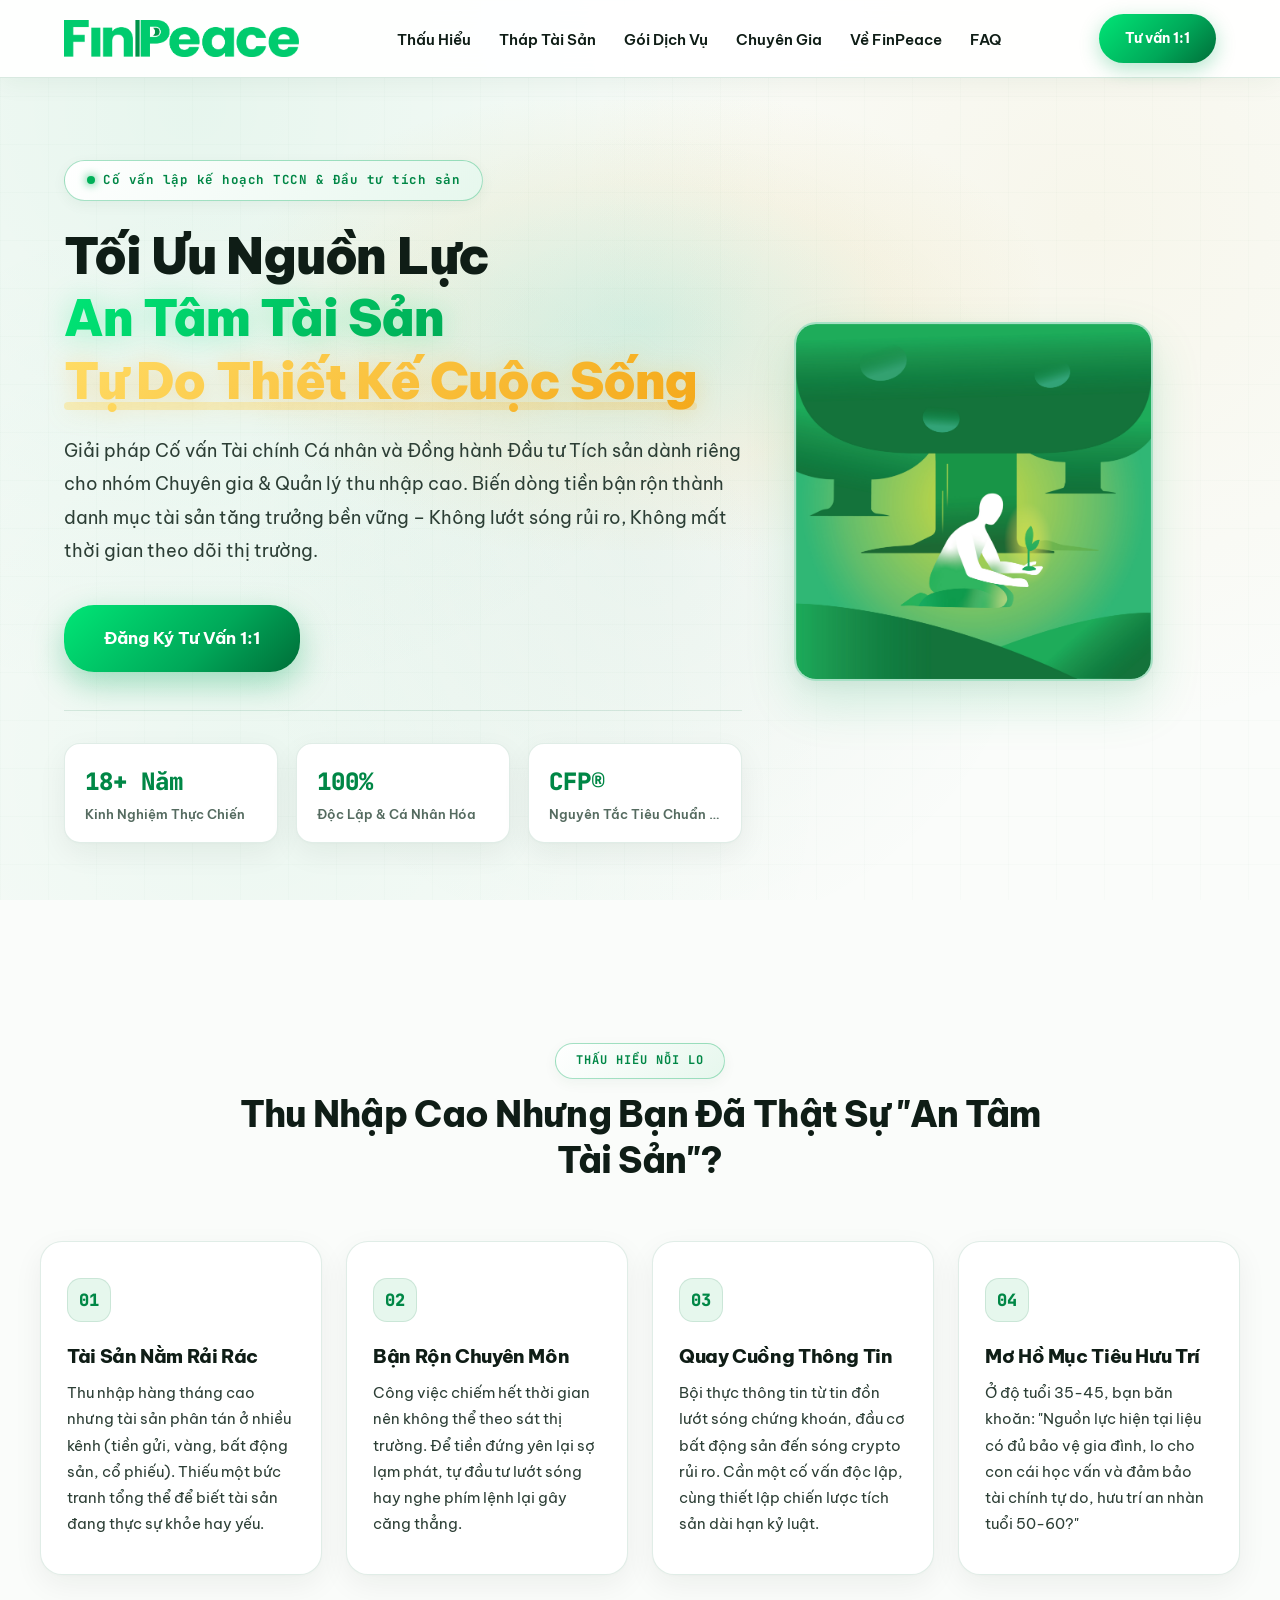
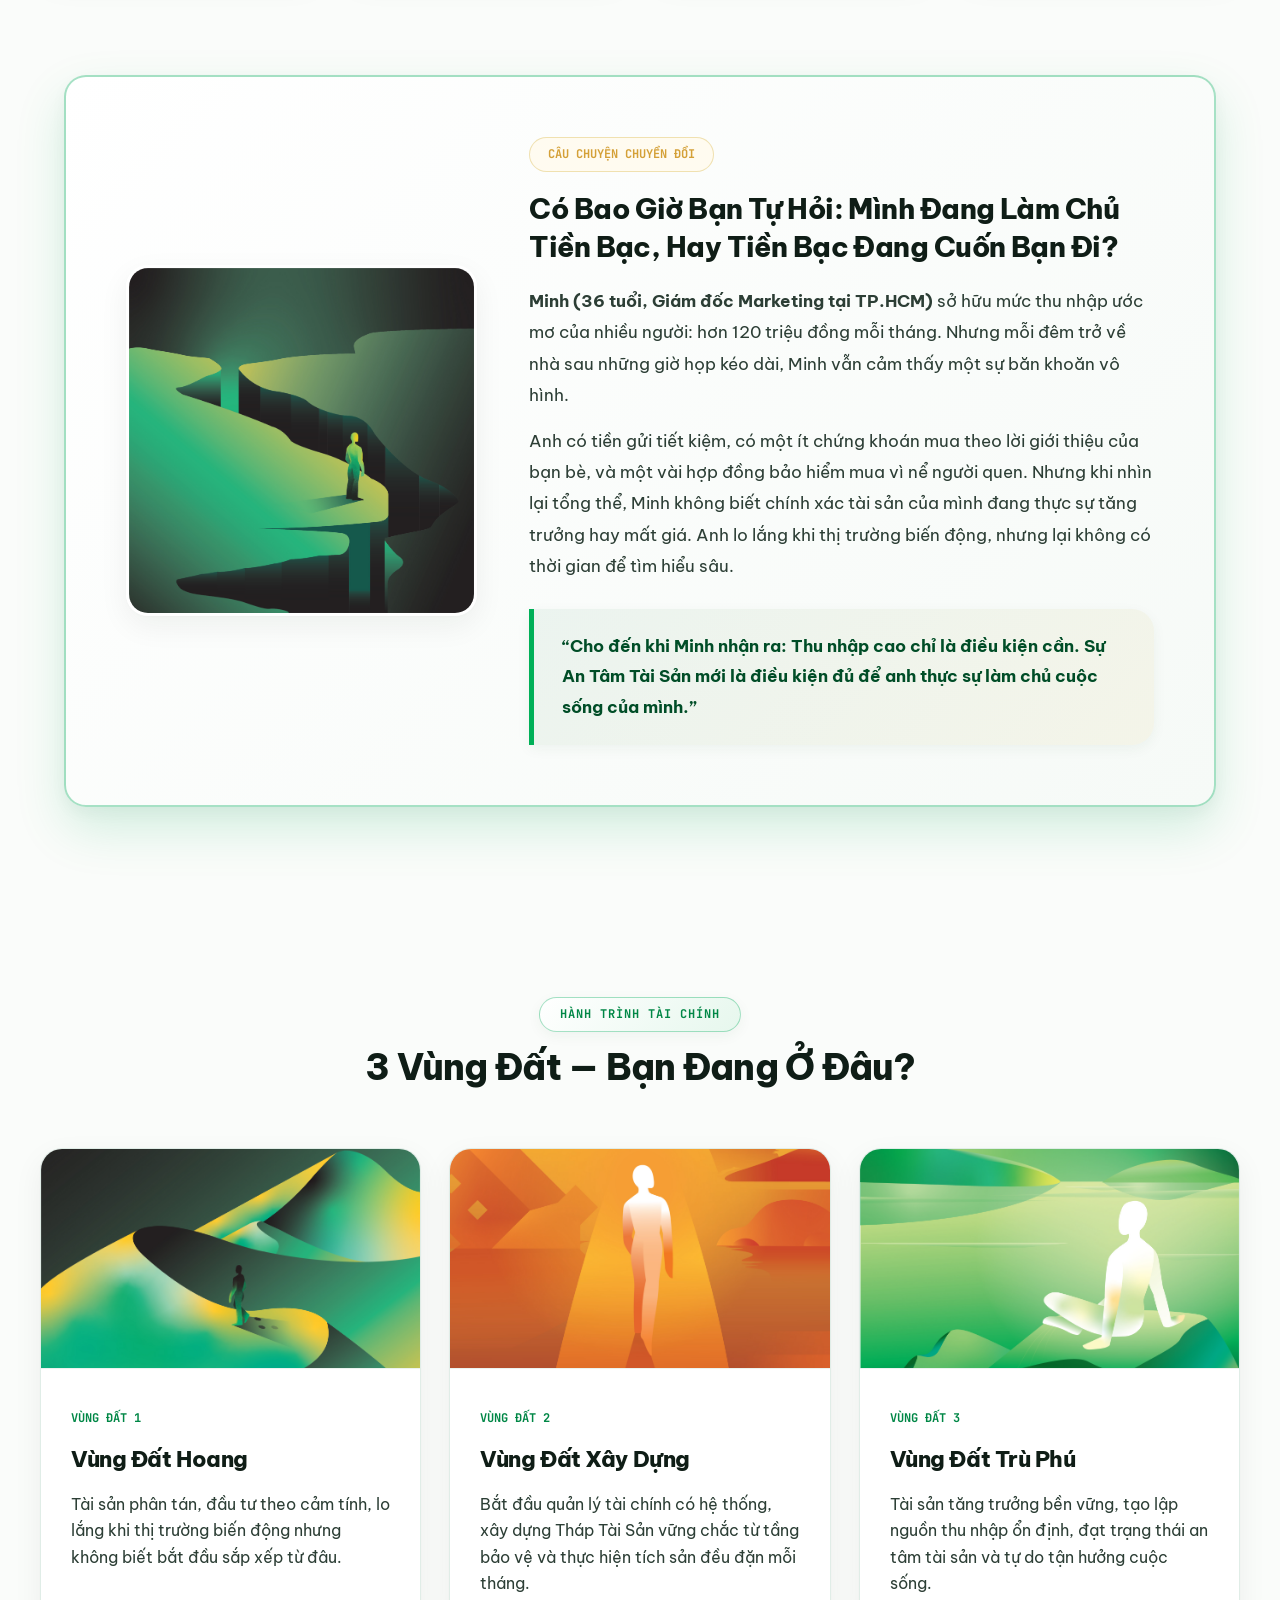
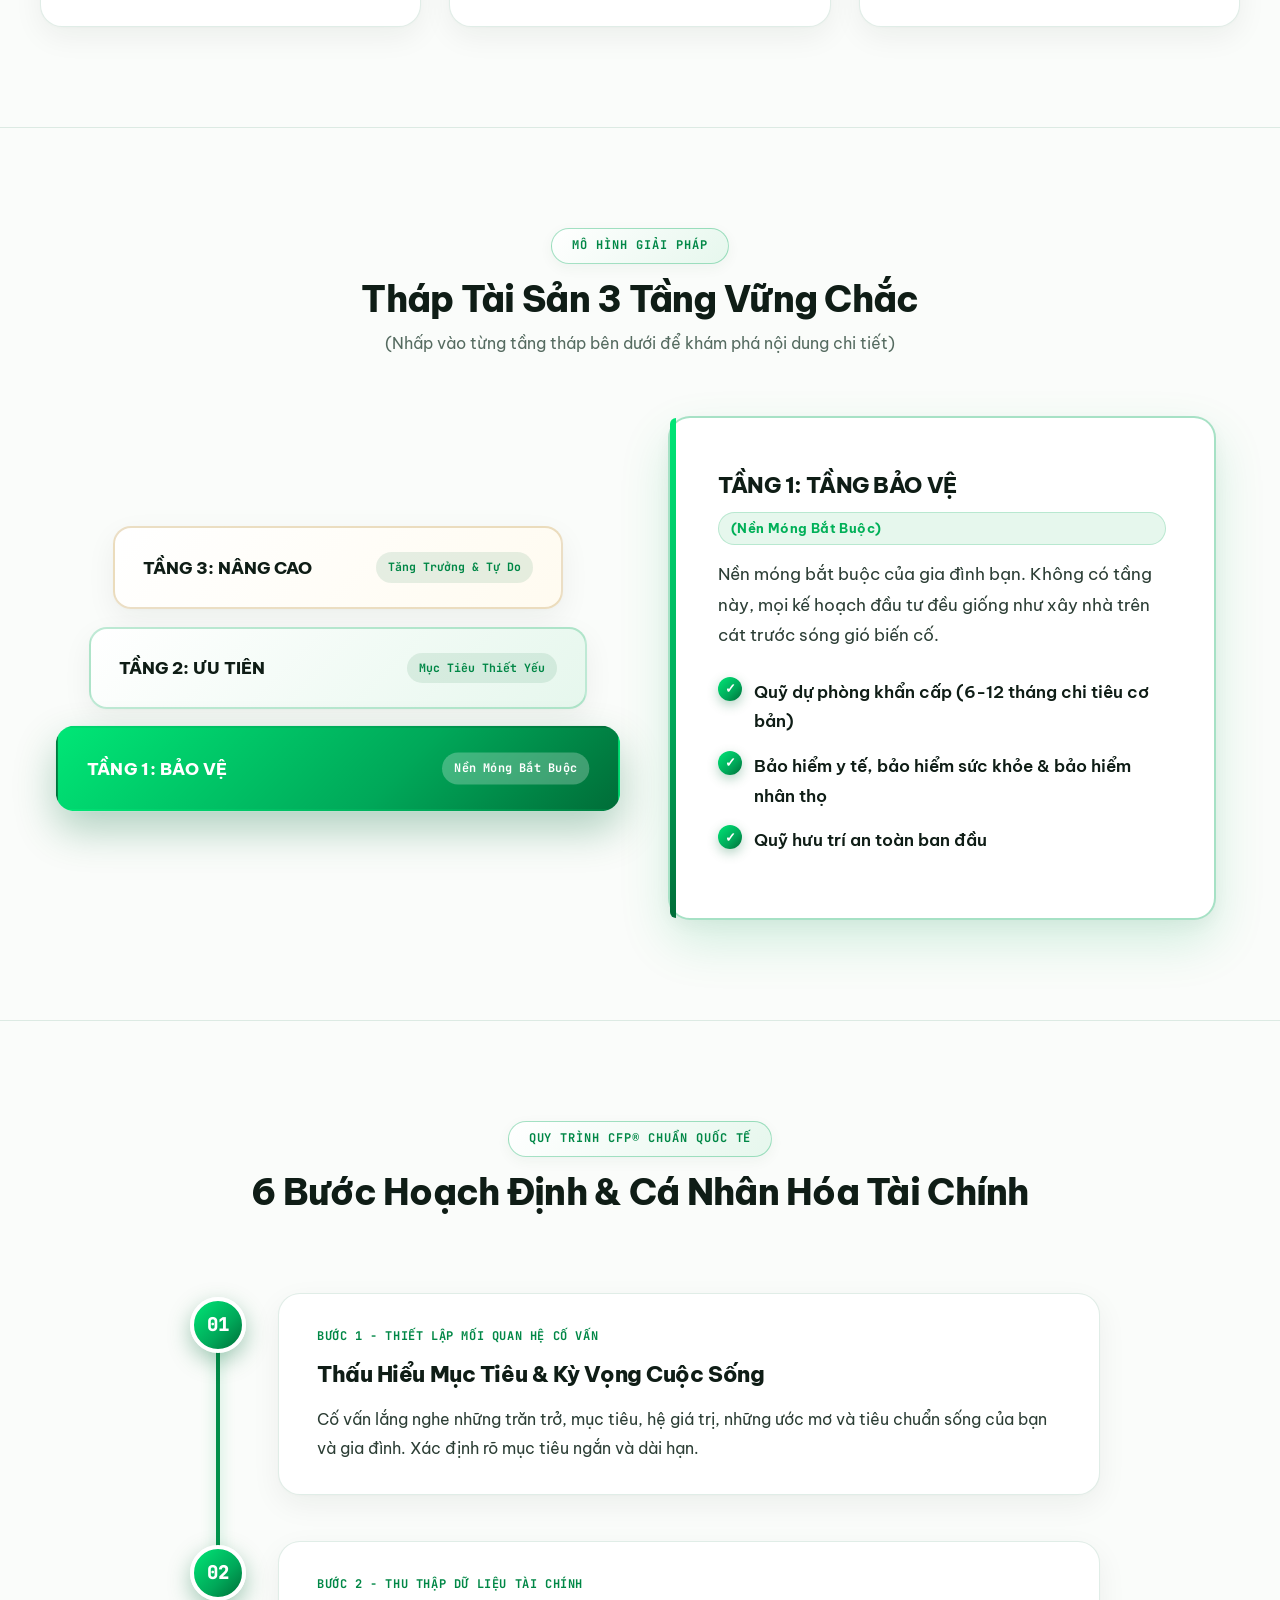
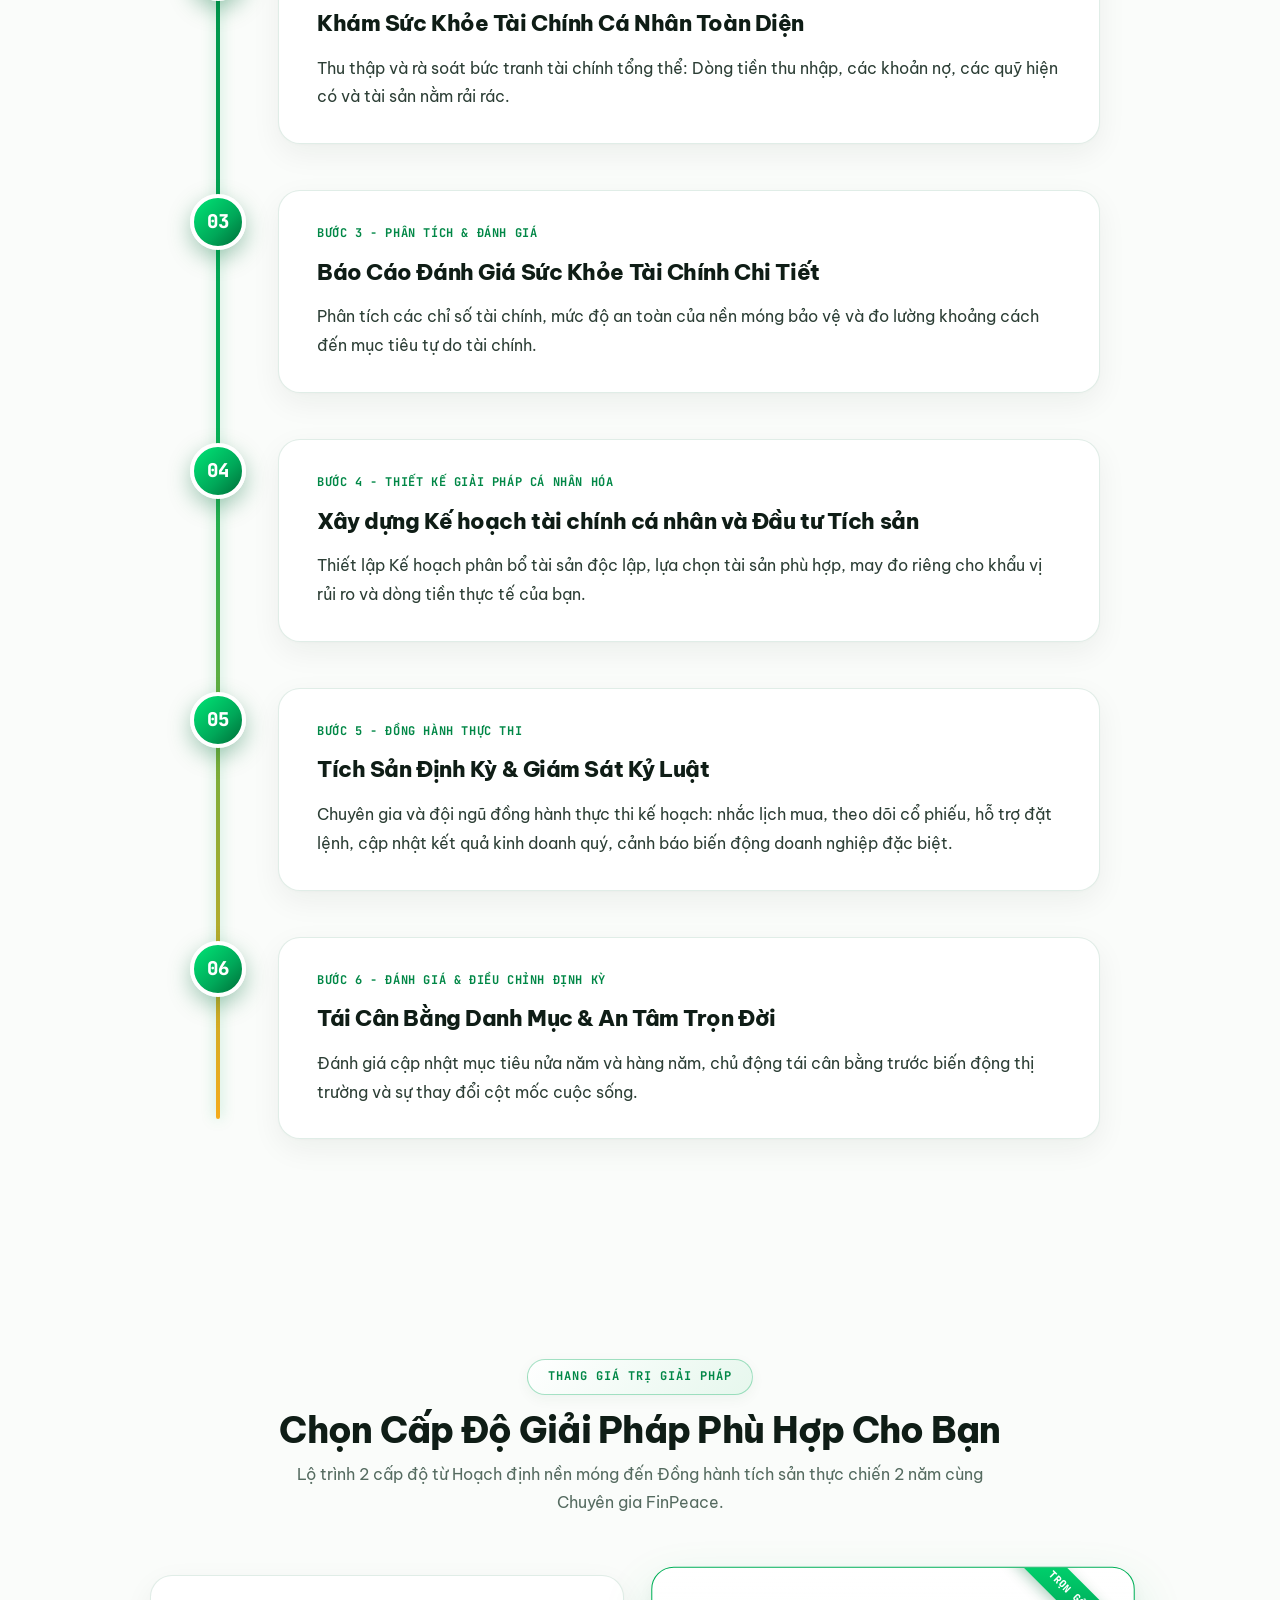
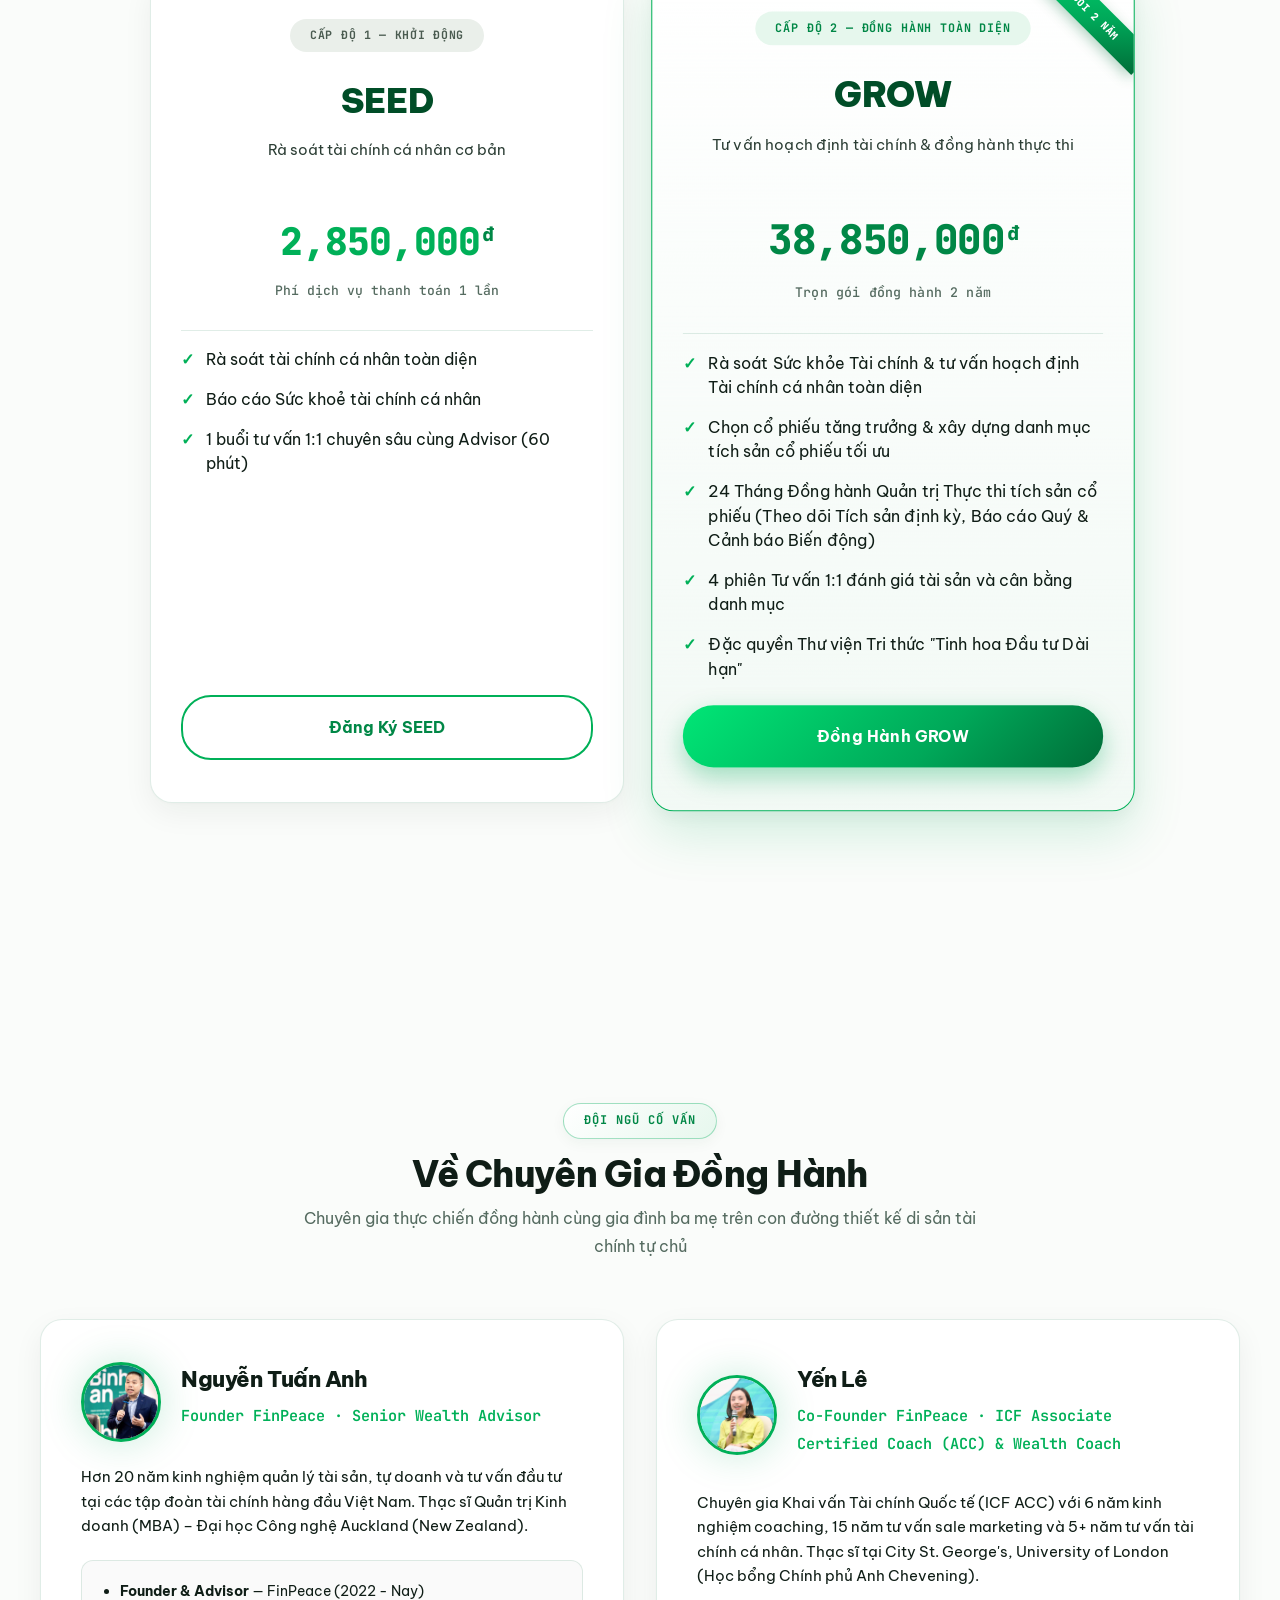
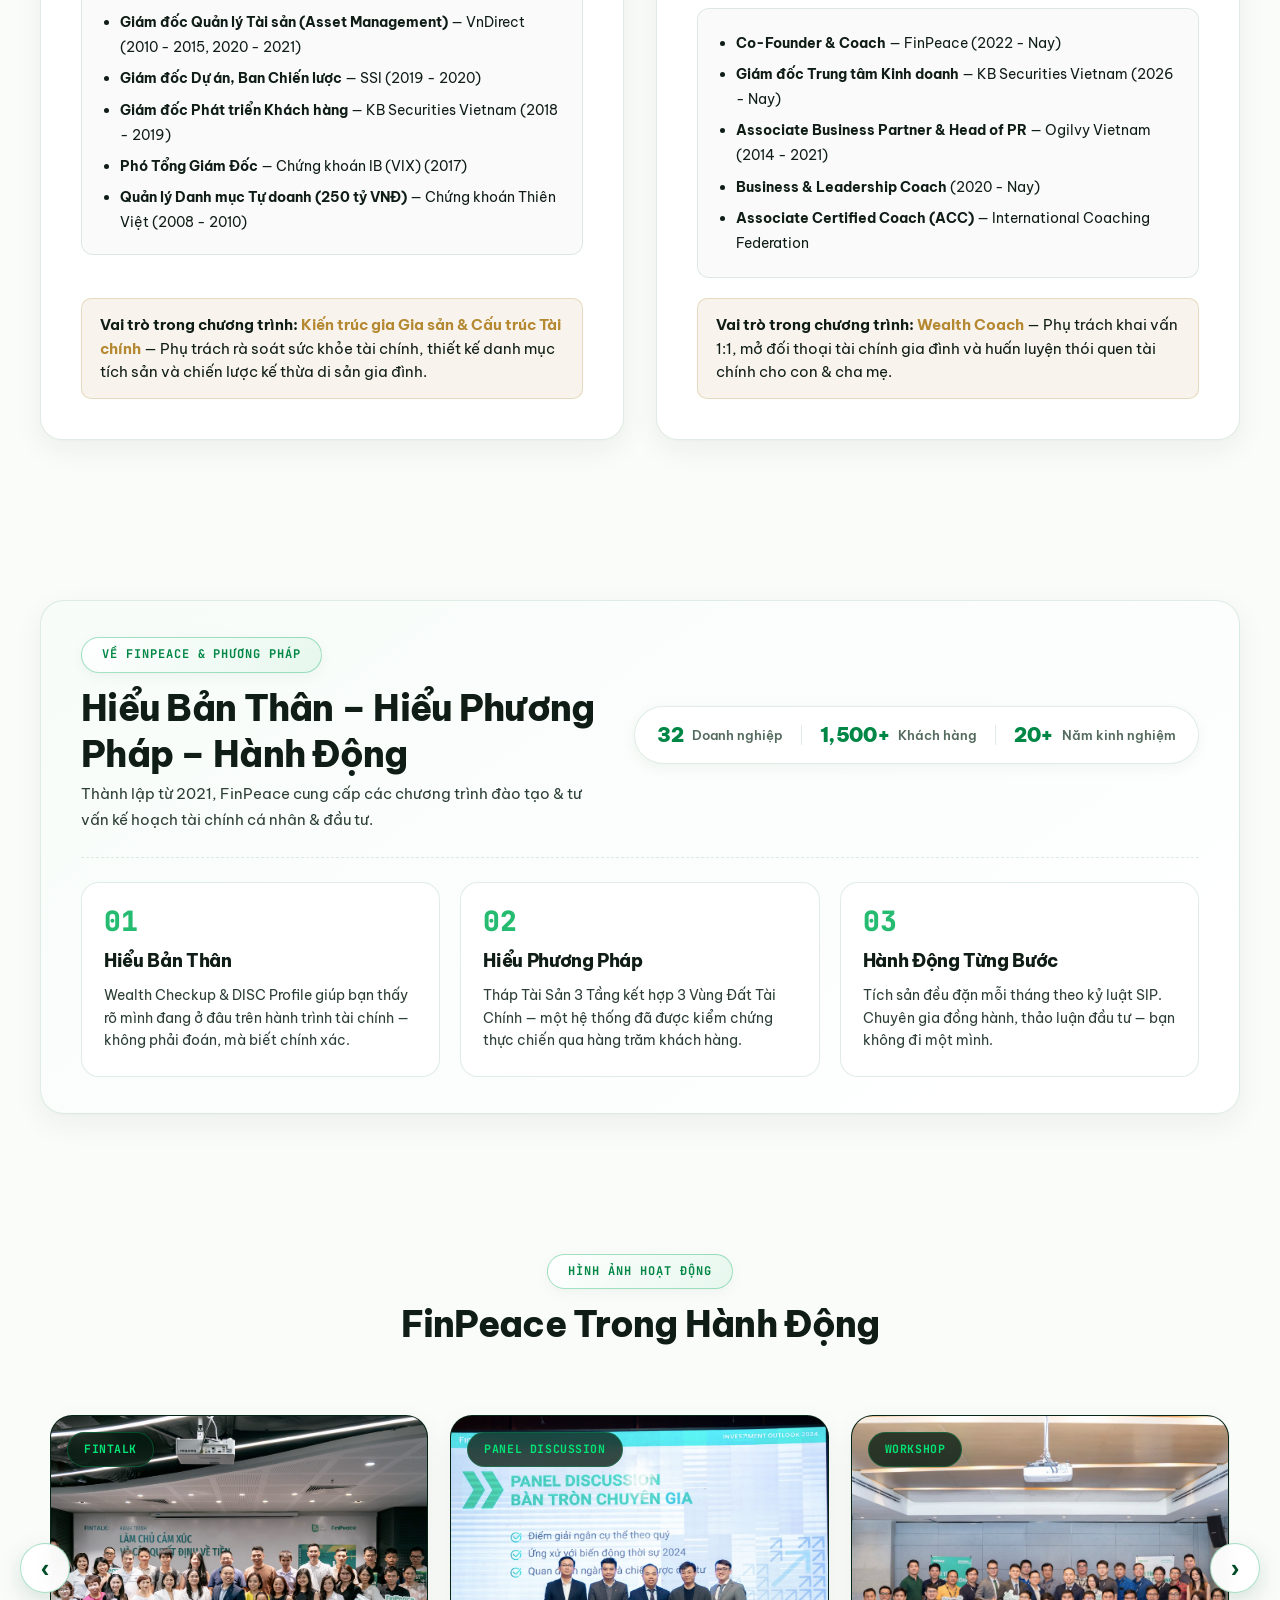
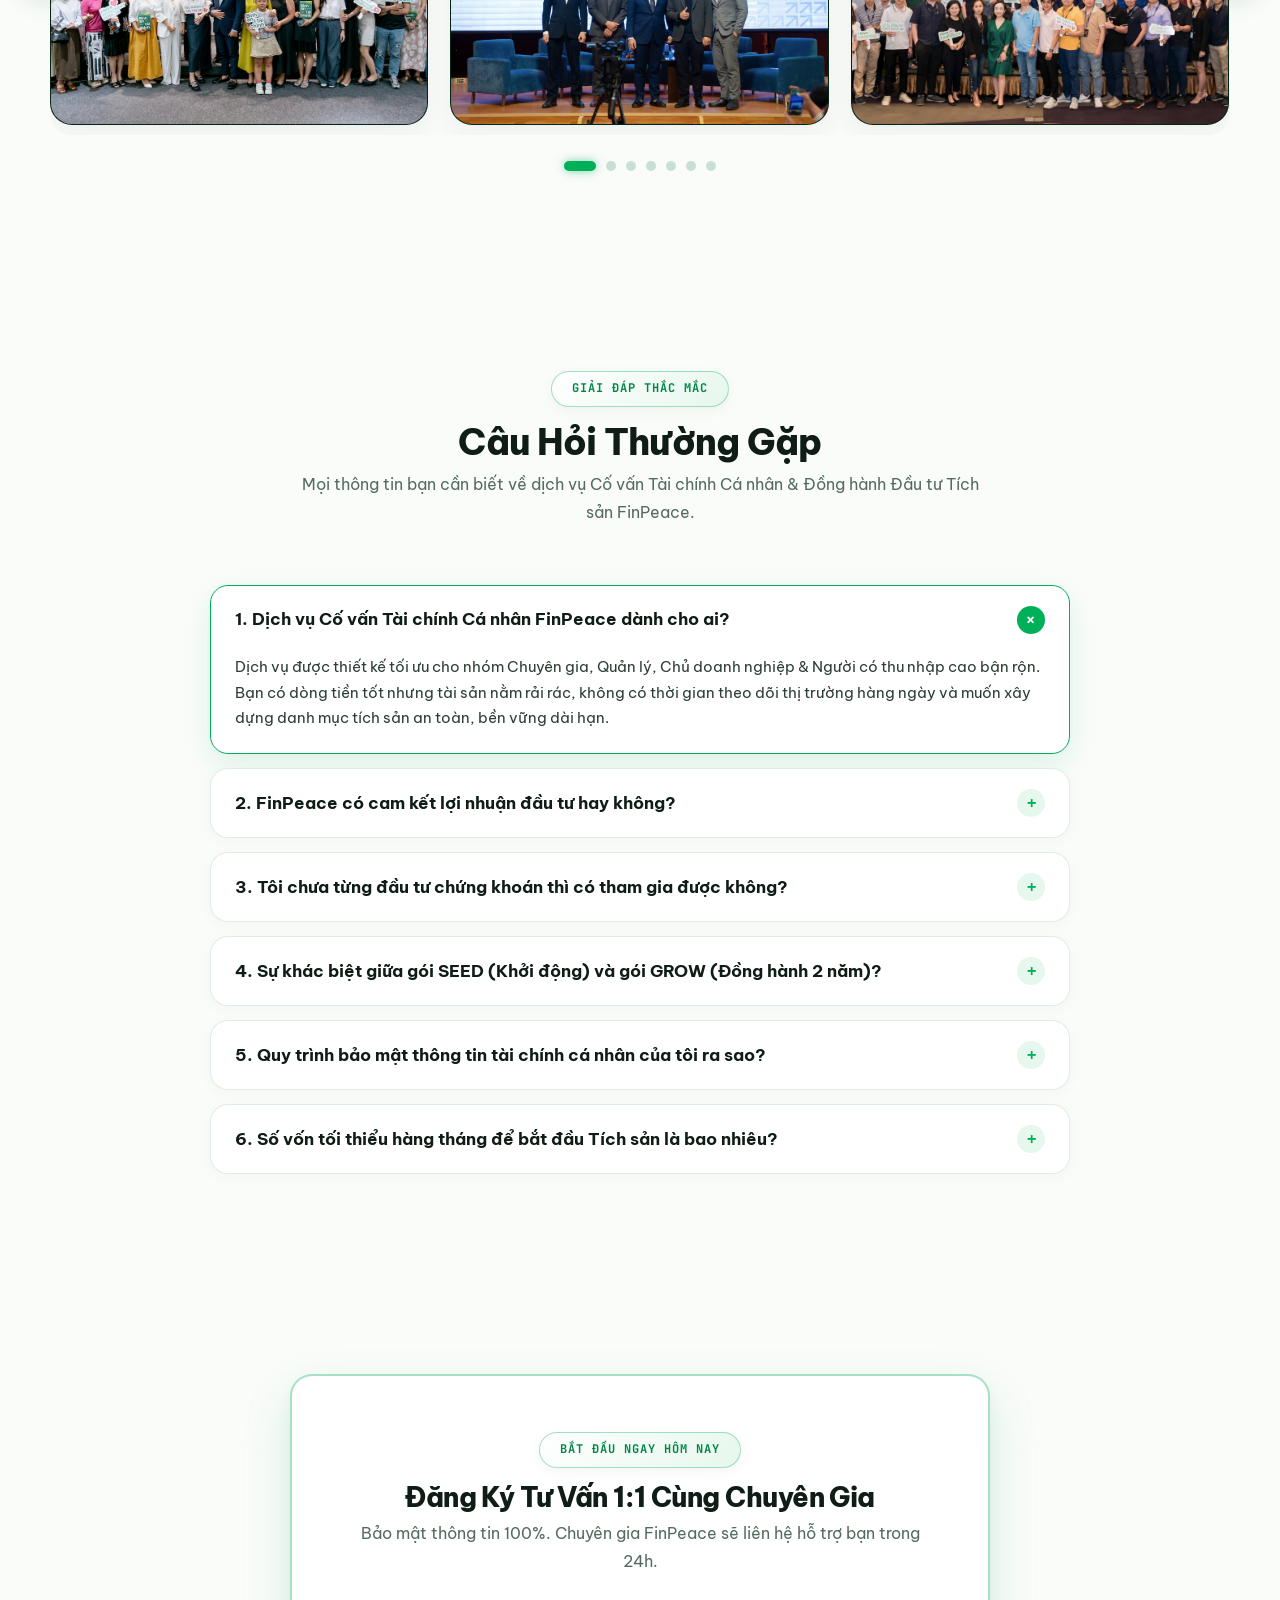
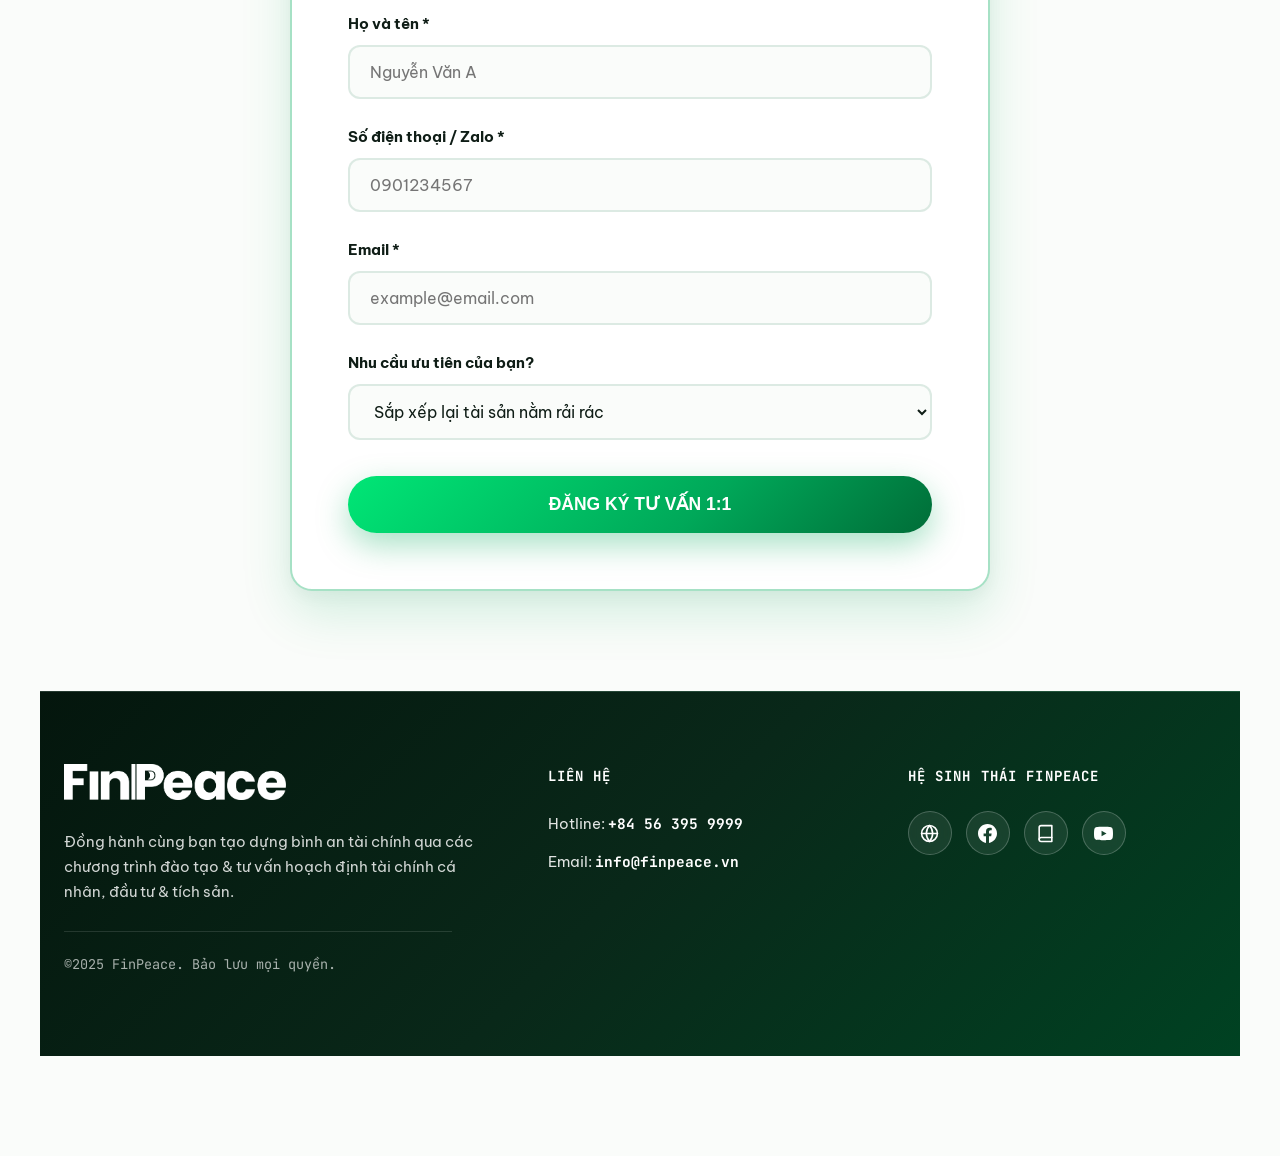
==== commit 22654a71: "Align expert cards logic sections horizontally parallel" ====
--- a/index.html
+++ b/index.html
@@ -2427,21 +2427,21 @@
         <div class="experts-grid">
             <!-- Expert 1: Nguyễn Tuấn Anh -->
             <div class="expert-card" style="flex-direction: column; align-items: stretch; gap: 20px;">
-                <div style="display: flex; align-items: center; gap: 20px;">
-                    <div class="expert-photo" style="width: 80px; height: 80px;">
+                <div style="display: flex; align-items: center; gap: 20px; min-height: 80px;">
+                    <div class="expert-photo" style="width: 80px; height: 80px; flex-shrink: 0;">
                         <img src="assets/founders/tuananh3.jpg" alt="Nguyễn Tuấn Anh" onerror="this.src='assets/founders/tuananh.png'">
                     </div>
-                    <div>
+                    <div style="min-height: 56px; display: flex; flex-direction: column; justify-content: center;">
                         <h3 style="font-size: 1.35rem; font-weight: 800; color: var(--text-primary); margin-bottom: 4px;">Nguyễn Tuấn Anh</h3>
                         <div class="expert-role" style="font-size: 0.95rem; font-weight: 600; color: var(--brand-green-vivid);">Founder FinPeace · Senior Wealth Advisor</div>
                     </div>
                 </div>
 
-                <div class="expert-desc" style="font-size: 0.95rem; line-height: 1.6; color: var(--text-primary); margin: 0;">
+                <div class="expert-desc" style="font-size: 0.95rem; line-height: 1.6; color: var(--text-primary); margin: 0; min-height: 76px; display: flex; align-items: center;">
                     Hơn 20 năm kinh nghiệm quản lý tài sản, tự doanh và tư vấn đầu tư tại các tập đoàn tài chính hàng đầu Việt Nam. Thạc sĩ Quản trị Kinh doanh (MBA) – Đại học Công nghệ Auckland (New Zealand).
                 </div>
 
-                <div style="background: rgba(0, 0, 0, 0.02); border: 1px solid var(--border-soft); border-radius: 12px; padding: 18px; flex: 1;">
+                <div style="background: rgba(0, 0, 0, 0.02); border: 1px solid var(--border-soft); border-radius: 12px; padding: 18px; min-height: 270px; display: flex; flex-direction: column; justify-content: center;">
                     <ul style="list-style: disc; padding-left: 20px; margin: 0; font-size: 0.9rem; line-height: 1.75; color: var(--text-primary);">
                         <li style="margin-bottom: 6px;"><strong>Founder & Advisor</strong> — FinPeace (2022 - Nay)</li>
                         <li style="margin-bottom: 6px;"><strong>Giám đốc Quản lý Tài sản (Asset Management)</strong> — VnDirect (2010 - 2015, 2020 - 2021)</li>
@@ -2452,28 +2452,28 @@
                     </ul>
                 </div>
 
-                <div style="background: rgba(245, 240, 230, 0.7); border: 1px solid rgba(181, 136, 50, 0.25); padding: 14px 18px; border-radius: 10px; font-size: 0.92rem; color: var(--text-primary); line-height: 1.6;">
-                    <strong>Vai trò trong chương trình:</strong> <span style="color: #b58832; font-weight: 700;">Kiến trúc gia Gia sản & Cấu trúc Tài chính</span> — Phụ trách rà soát sức khỏe tài chính, thiết kế danh mục tích sản và chiến lược kế thừa di sản gia đình.
+                <div style="background: rgba(245, 240, 230, 0.7); border: 1px solid rgba(181, 136, 50, 0.25); padding: 14px 18px; border-radius: 10px; font-size: 0.92rem; color: var(--text-primary); line-height: 1.6; min-height: 88px; display: flex; align-items: center; margin-top: auto;">
+                    <div><strong>Vai trò trong chương trình:</strong> <span style="color: #b58832; font-weight: 700;">Kiến trúc gia Gia sản & Cấu trúc Tài chính</span> — Phụ trách rà soát sức khỏe tài chính, thiết kế danh mục tích sản và chiến lược kế thừa di sản gia đình.</div>
                 </div>
             </div>
 
             <!-- Expert 2: Yến Lê -->
             <div class="expert-card" style="flex-direction: column; align-items: stretch; gap: 20px;">
-                <div style="display: flex; align-items: center; gap: 20px;">
-                    <div class="expert-photo" style="width: 80px; height: 80px;">
+                <div style="display: flex; align-items: center; gap: 20px; min-height: 80px;">
+                    <div class="expert-photo" style="width: 80px; height: 80px; flex-shrink: 0;">
                         <img src="assets/founders/yenle.jpg" alt="Yến Lê" onerror="this.src='assets/founders/yenle.png'">
                     </div>
-                    <div>
+                    <div style="min-height: 56px; display: flex; flex-direction: column; justify-content: center;">
                         <h3 style="font-size: 1.35rem; font-weight: 800; color: var(--text-primary); margin-bottom: 4px;">Yến Lê</h3>
                         <div class="expert-role" style="font-size: 0.95rem; font-weight: 600; color: var(--brand-green-vivid);">Co-Founder FinPeace · ICF Associate Certified Coach (ACC) & Wealth Coach</div>
                     </div>
                 </div>
 
-                <div class="expert-desc" style="font-size: 0.95rem; line-height: 1.6; color: var(--text-primary); margin: 0;">
+                <div class="expert-desc" style="font-size: 0.95rem; line-height: 1.6; color: var(--text-primary); margin: 0; min-height: 76px; display: flex; align-items: center;">
                     Chuyên gia Khai vấn Tài chính Quốc tế (ICF ACC) với 6 năm kinh nghiệm coaching, 15 năm tư vấn sale marketing và 5+ năm tư vấn tài chính cá nhân. Thạc sĩ tại City St. George's, University of London (Học bổng Chính phủ Anh Chevening).
                 </div>
 
-                <div style="background: rgba(0, 0, 0, 0.02); border: 1px solid var(--border-soft); border-radius: 12px; padding: 18px; flex: 1;">
+                <div style="background: rgba(0, 0, 0, 0.02); border: 1px solid var(--border-soft); border-radius: 12px; padding: 18px; min-height: 270px; display: flex; flex-direction: column; justify-content: center;">
                     <ul style="list-style: disc; padding-left: 20px; margin: 0; font-size: 0.9rem; line-height: 1.75; color: var(--text-primary);">
                         <li style="margin-bottom: 6px;"><strong>Co-Founder & Coach</strong> — FinPeace (2022 - Nay)</li>
                         <li style="margin-bottom: 6px;"><strong>Giám đốc Trung tâm Kinh doanh</strong> — KB Securities Vietnam (2026 - Nay)</li>
@@ -2483,8 +2483,8 @@
                     </ul>
                 </div>
 
-                <div style="background: rgba(245, 240, 230, 0.7); border: 1px solid rgba(181, 136, 50, 0.25); padding: 14px 18px; border-radius: 10px; font-size: 0.92rem; color: var(--text-primary); line-height: 1.6;">
-                    <strong>Vai trò trong chương trình:</strong> <span style="color: #b58832; font-weight: 700;">Wealth Coach</span> — Phụ trách khai vấn 1:1, mở đối thoại tài chính gia đình và huấn luyện thói quen tài chính cho con & cha mẹ.
+                <div style="background: rgba(245, 240, 230, 0.7); border: 1px solid rgba(181, 136, 50, 0.25); padding: 14px 18px; border-radius: 10px; font-size: 0.92rem; color: var(--text-primary); line-height: 1.6; min-height: 88px; display: flex; align-items: center; margin-top: auto;">
+                    <div><strong>Vai trò trong chương trình:</strong> <span style="color: #b58832; font-weight: 700;">Wealth Coach</span> — Phụ trách khai vấn 1:1, mở đối thoại tài chính gia đình và huấn luyện thói quen tài chính cho con & cha mẹ.</div>
                 </div>
             </div>
         </div>
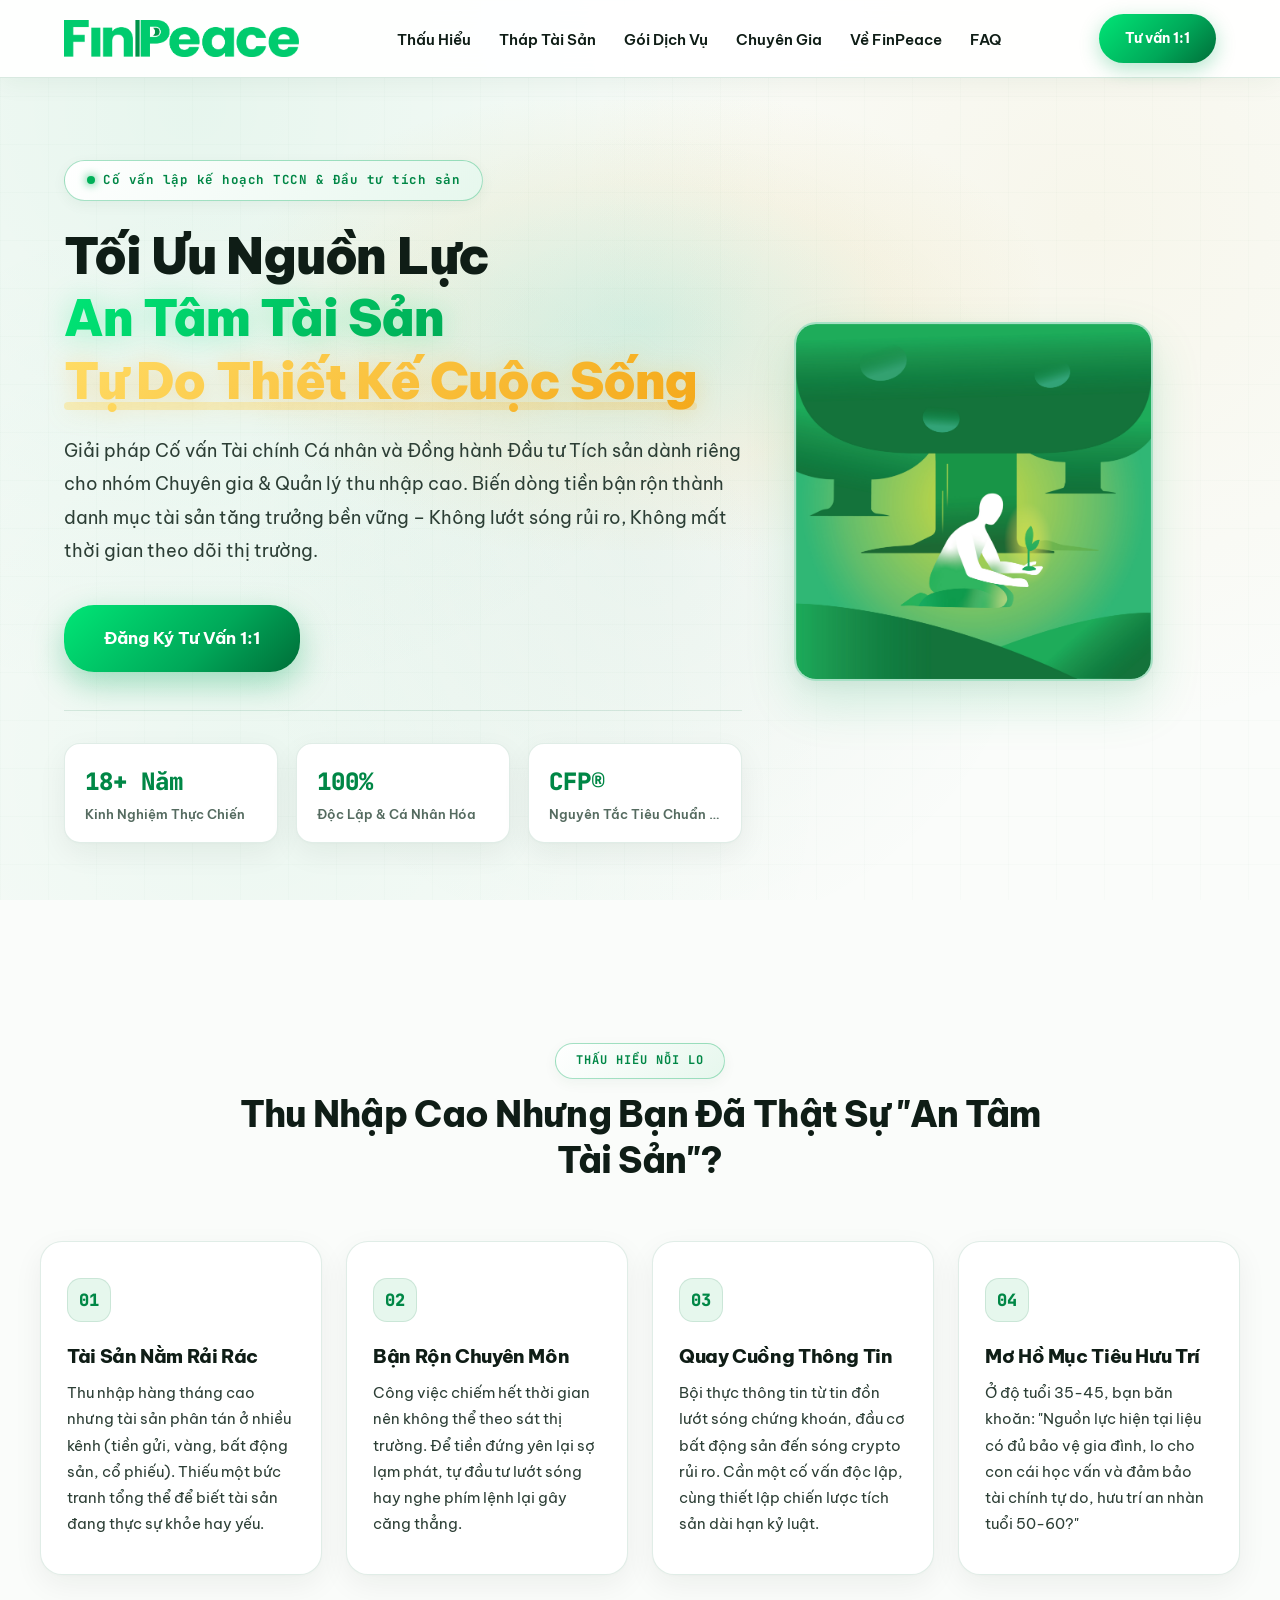
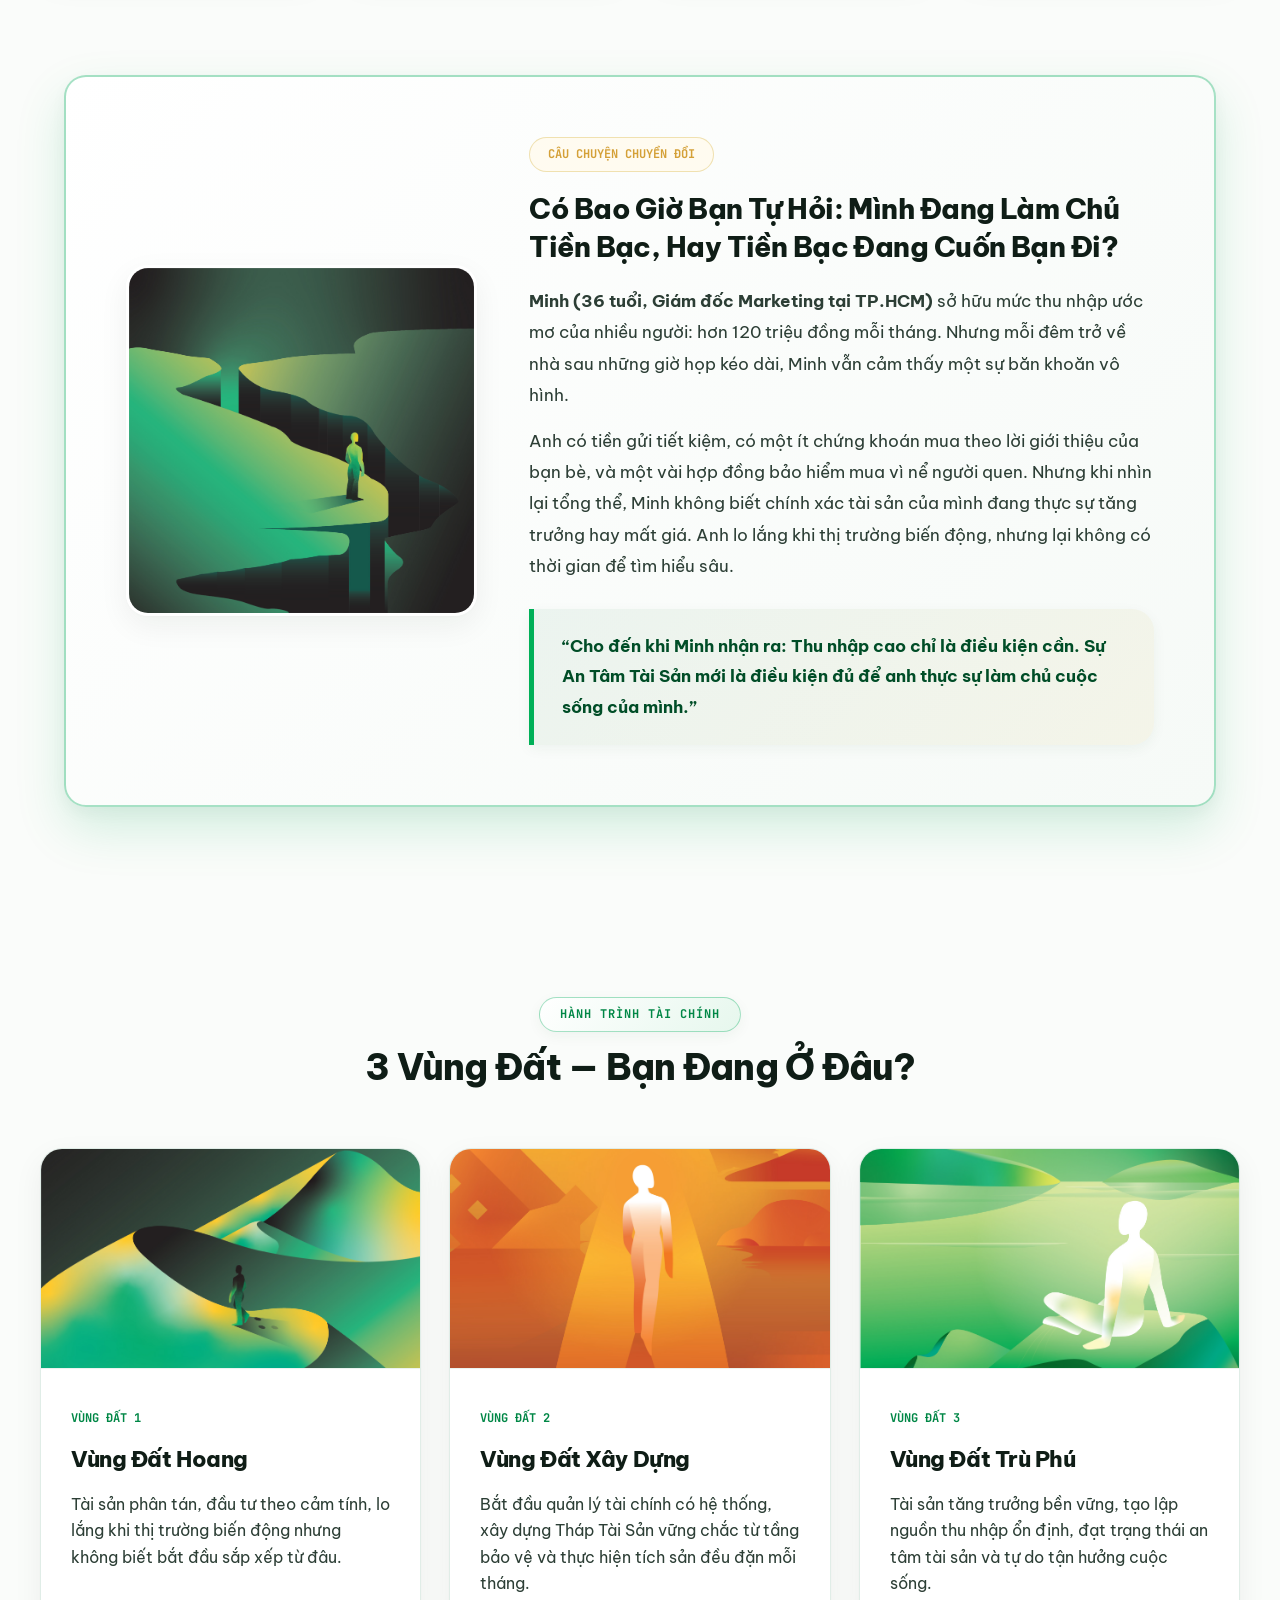
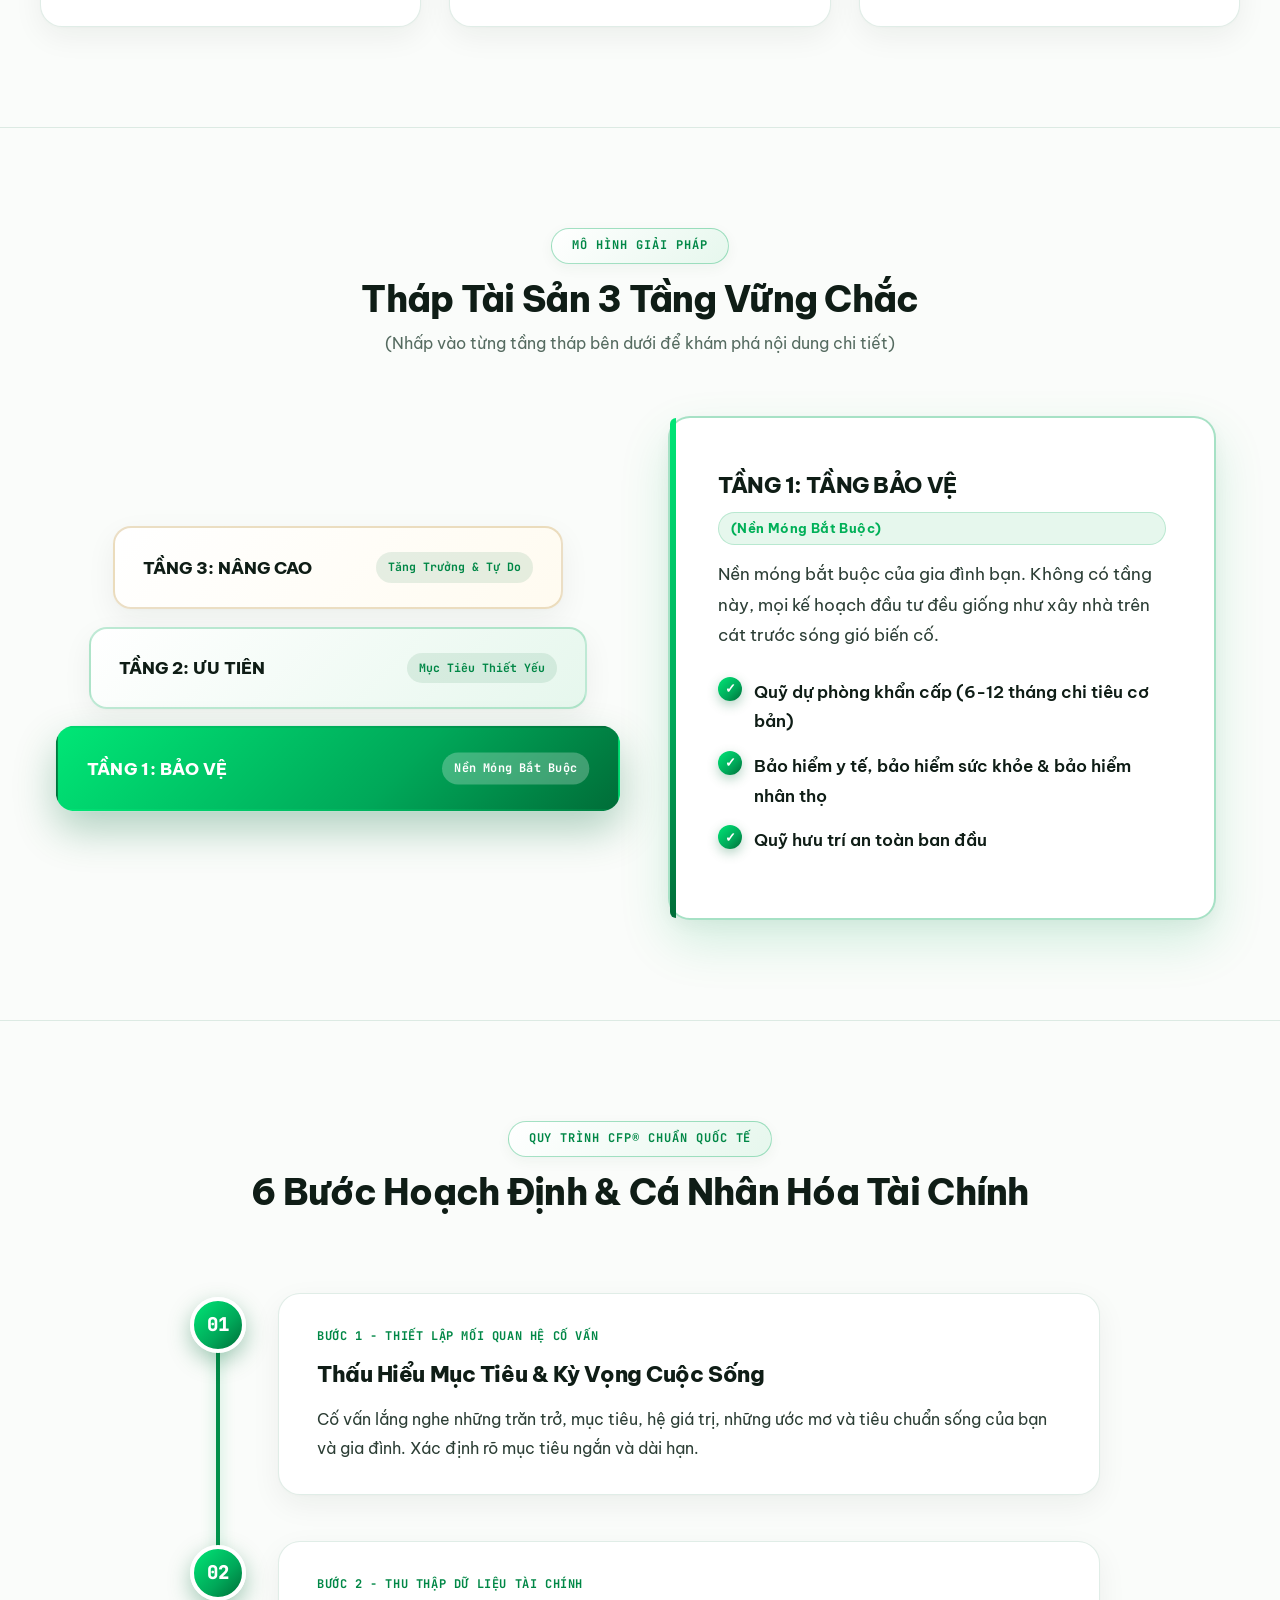
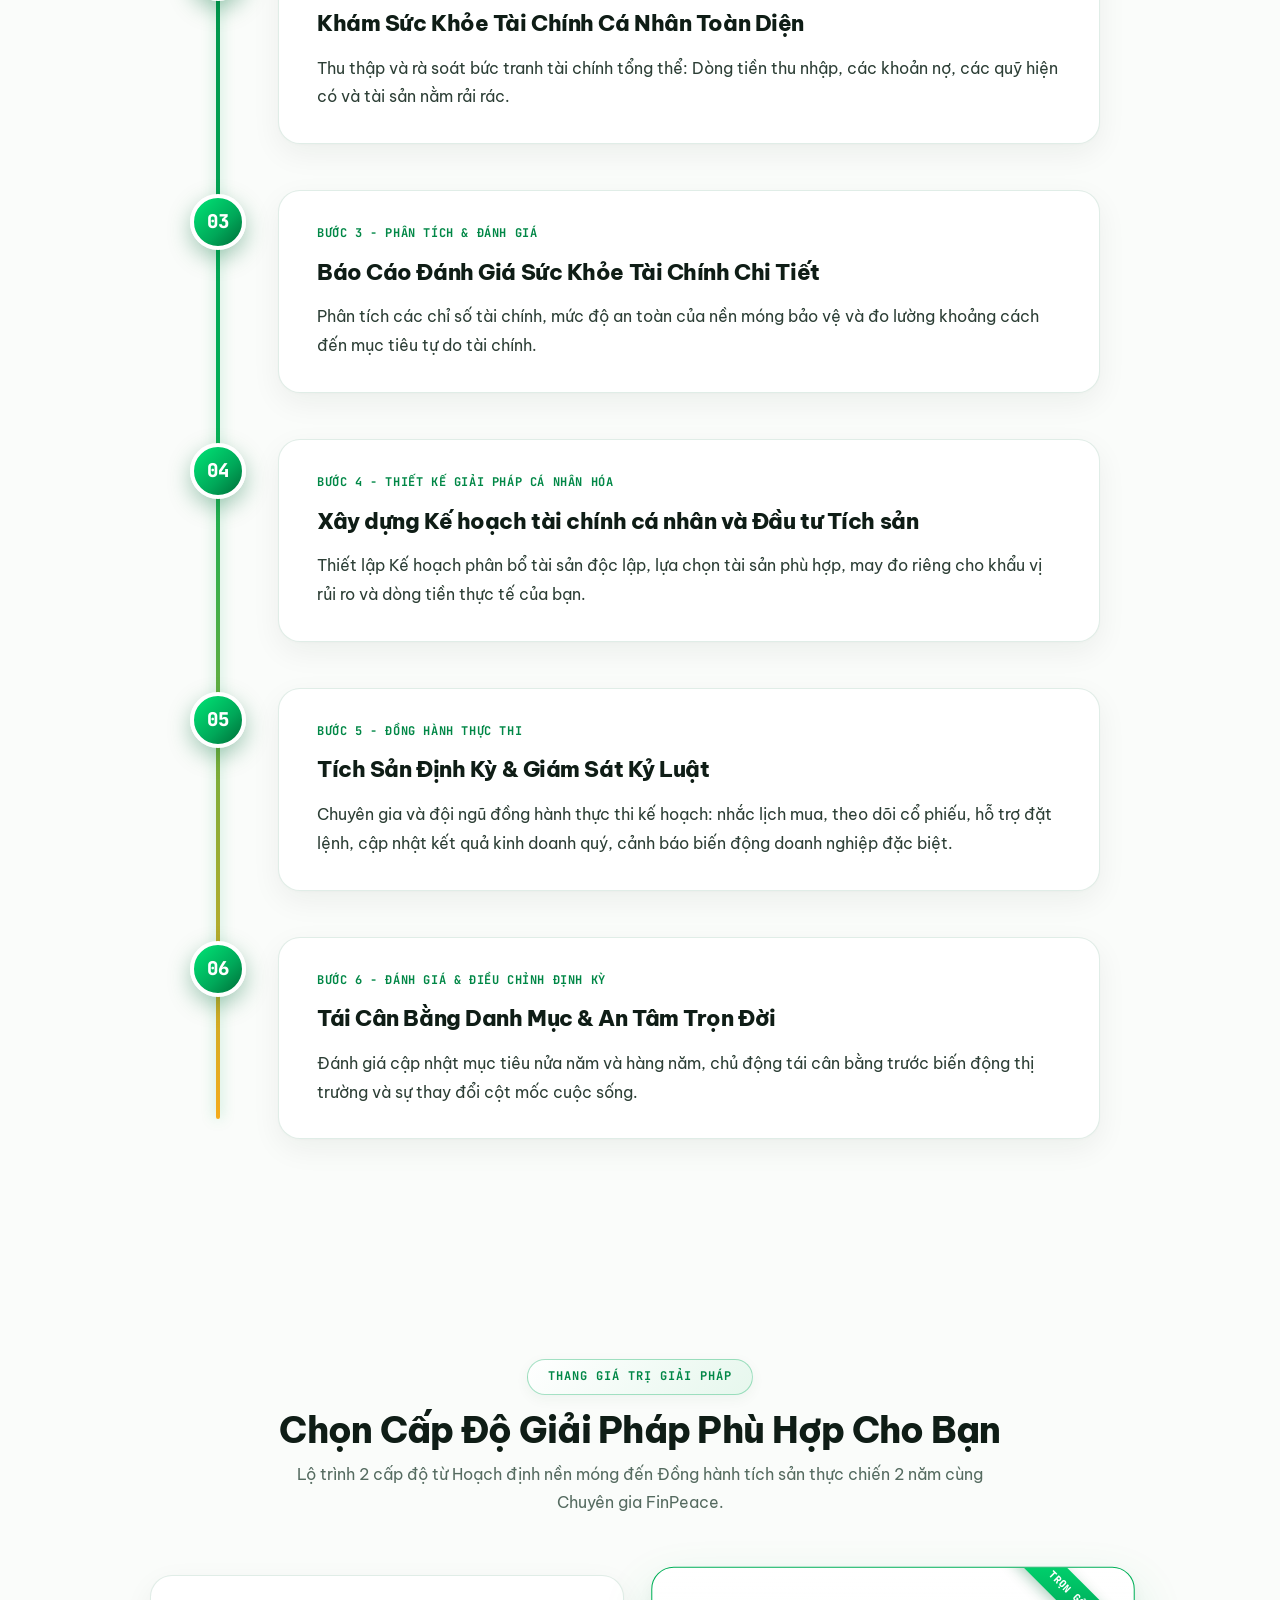
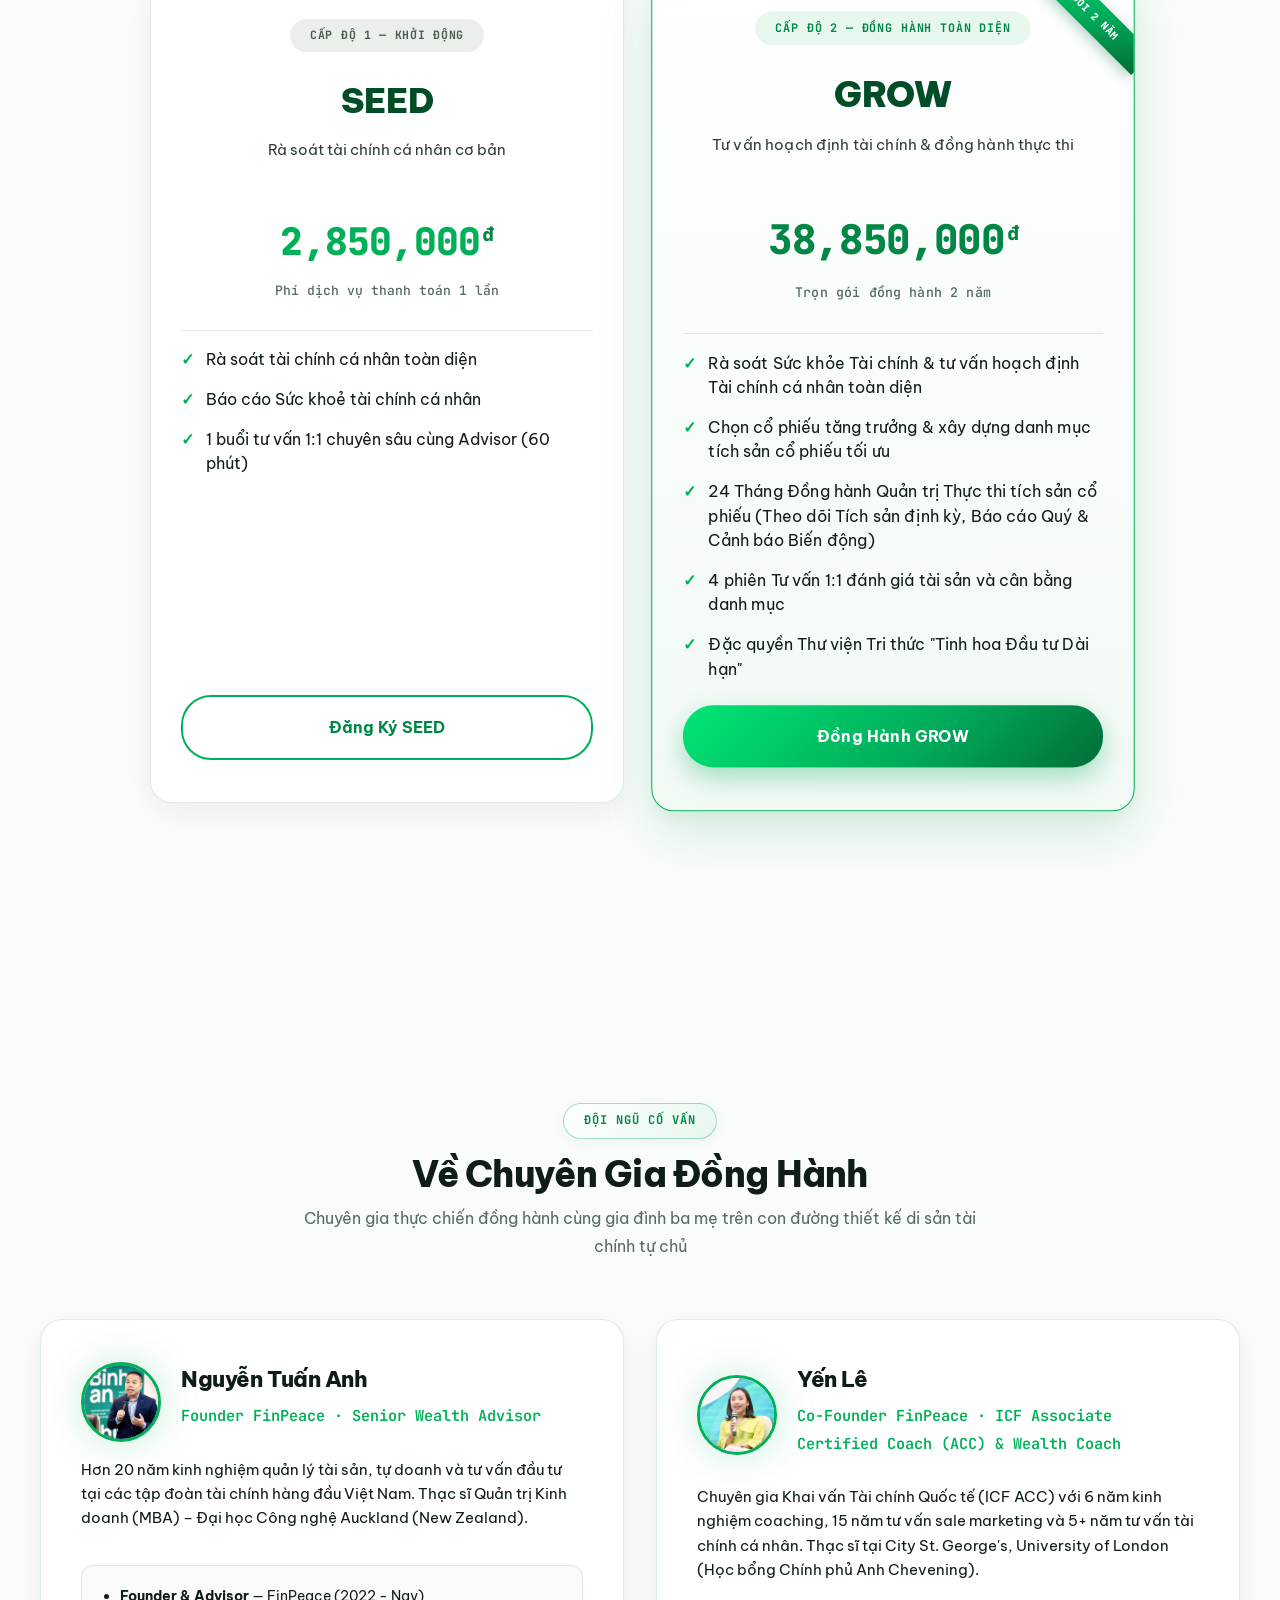
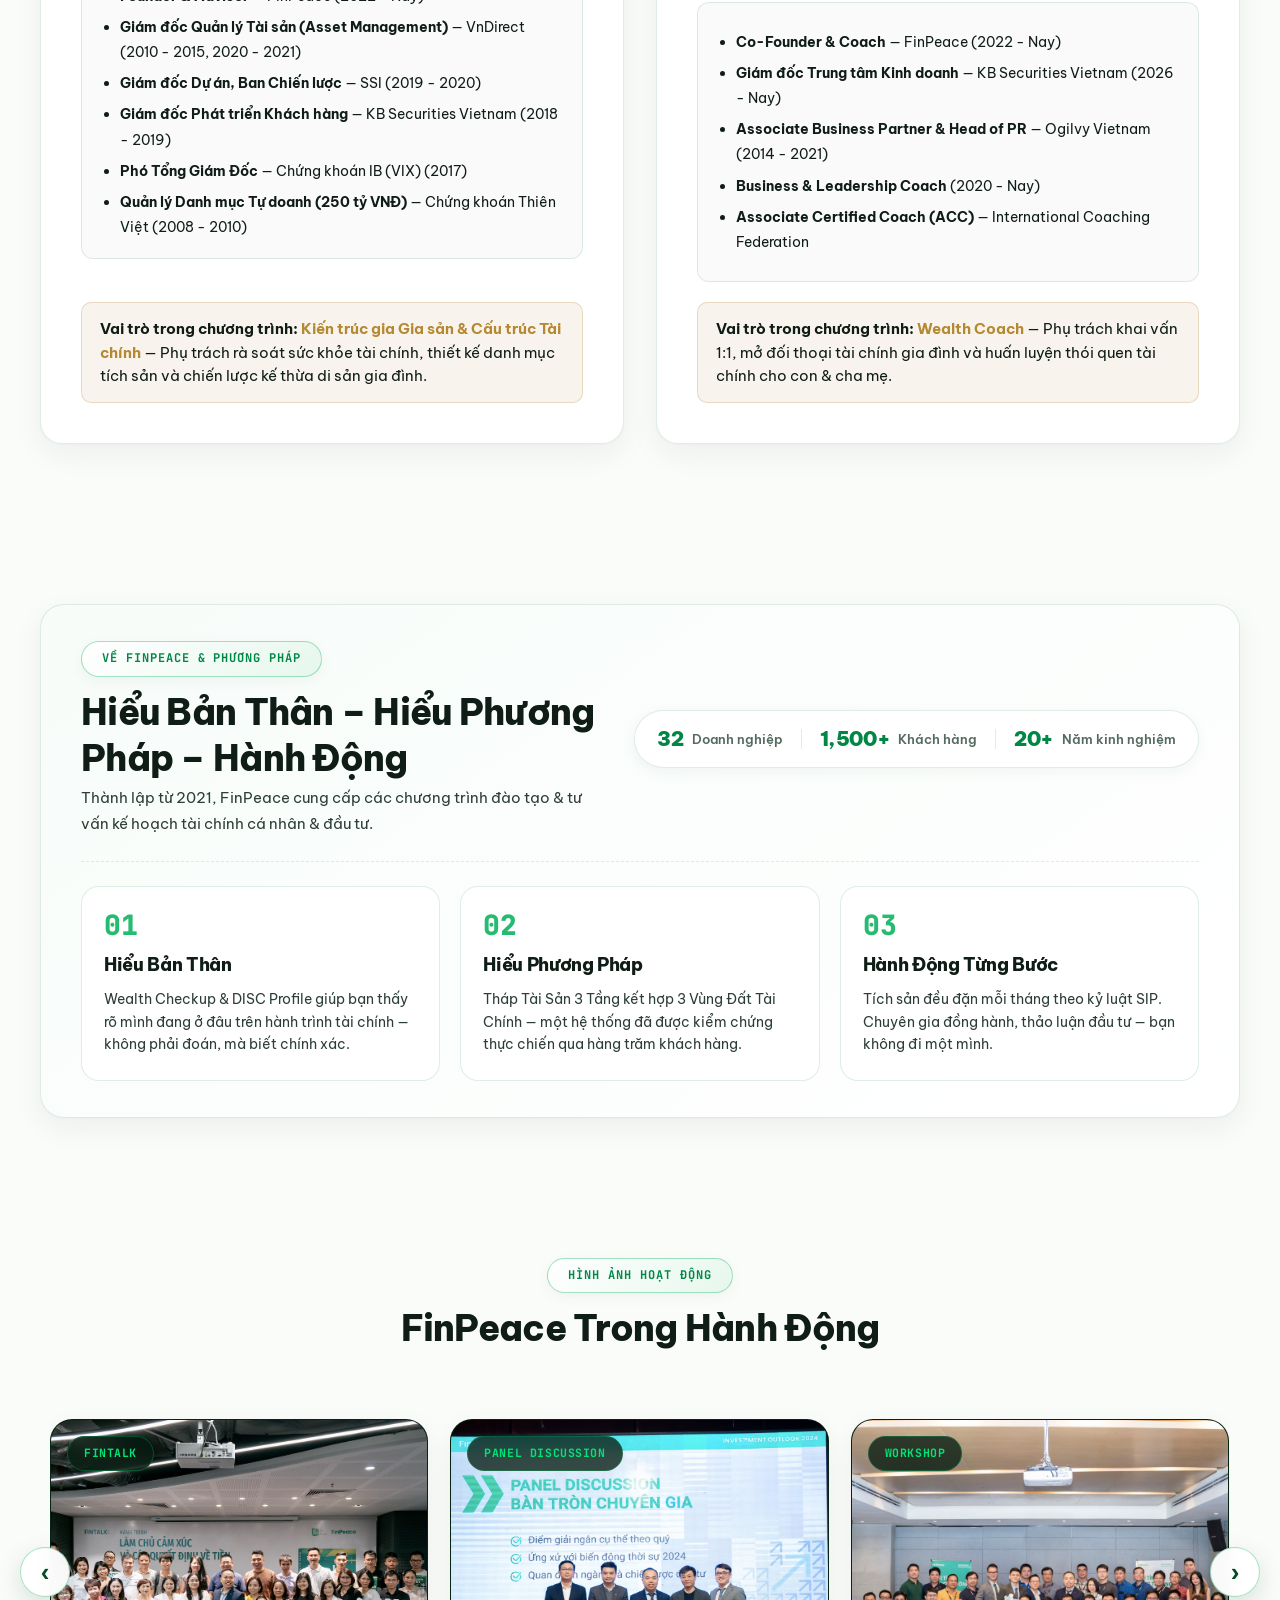
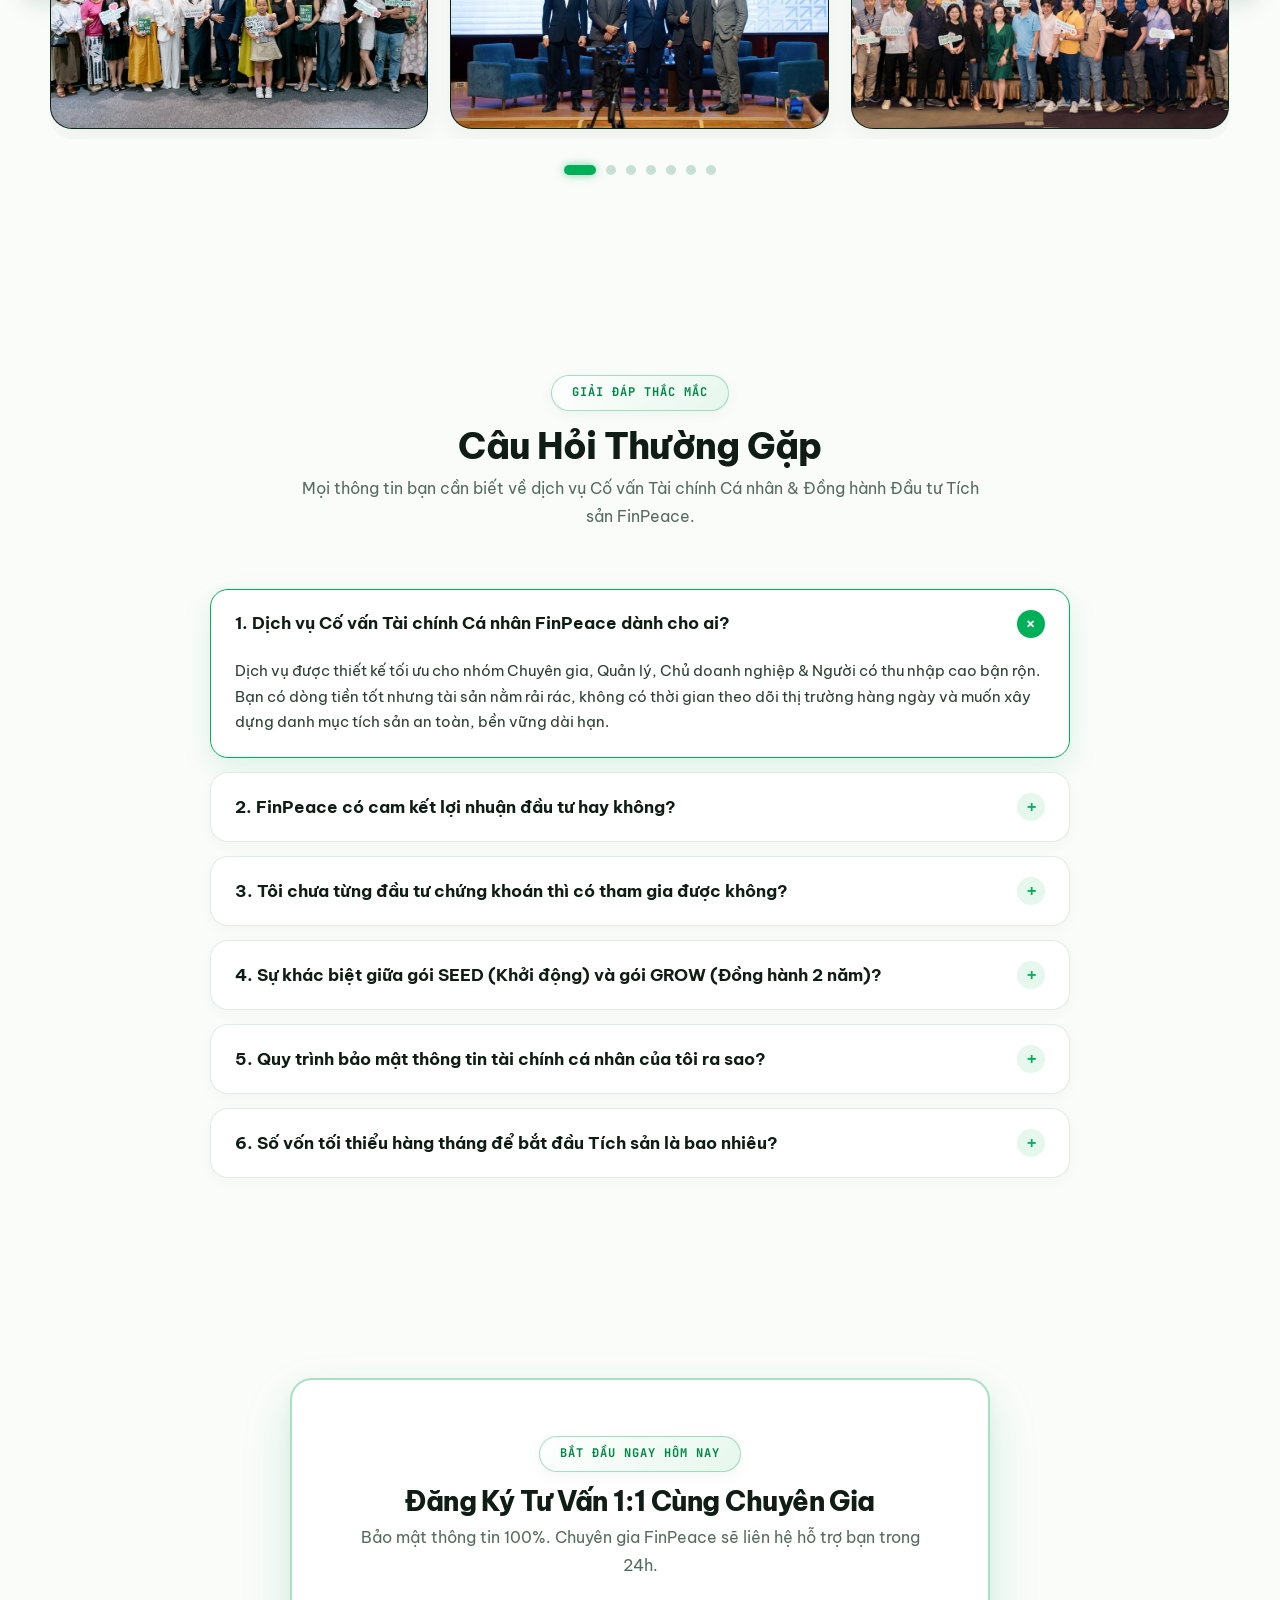
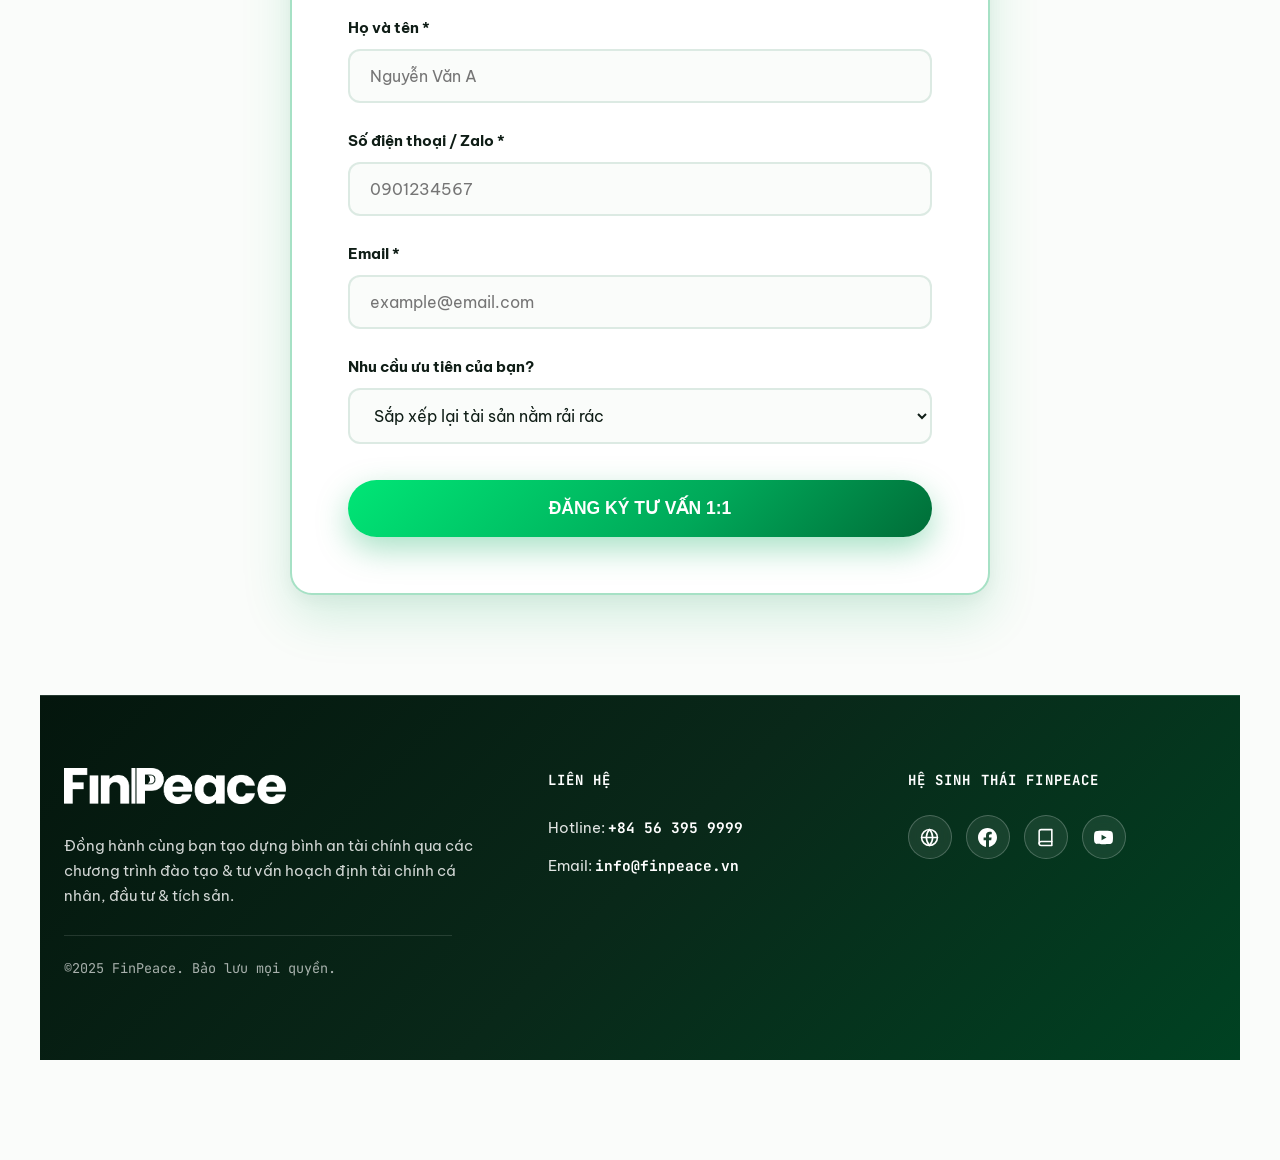
==== commit 53c6f881: "Fix top edge vertical alignment of grey listing boxes across two expert cards" ====
--- a/index.html
+++ b/index.html
@@ -2427,21 +2427,25 @@
         <div class="experts-grid">
             <!-- Expert 1: Nguyễn Tuấn Anh -->
             <div class="expert-card" style="flex-direction: column; align-items: stretch; gap: 20px;">
-                <div style="display: flex; align-items: center; gap: 20px; min-height: 80px;">
-                    <div class="expert-photo" style="width: 80px; height: 80px; flex-shrink: 0;">
-                        <img src="assets/founders/tuananh3.jpg" alt="Nguyễn Tuấn Anh" onerror="this.src='assets/founders/tuananh.png'">
+                <!-- Top Section (Header + Desc Wrapper with fixed min-height 185px for perfect top alignment of listing boxes) -->
+                <div style="min-height: 185px; display: flex; flex-direction: column; gap: 14px;">
+                    <div style="display: flex; align-items: center; gap: 20px;">
+                        <div class="expert-photo" style="width: 80px; height: 80px; flex-shrink: 0;">
+                            <img src="assets/founders/tuananh3.jpg" alt="Nguyễn Tuấn Anh" onerror="this.src='assets/founders/tuananh.png'">
+                        </div>
+                        <div>
+                            <h3 style="font-size: 1.35rem; font-weight: 800; color: var(--text-primary); margin-bottom: 4px;">Nguyễn Tuấn Anh</h3>
+                            <div class="expert-role" style="font-size: 0.95rem; font-weight: 600; color: var(--brand-green-vivid);">Founder FinPeace · Senior Wealth Advisor</div>
+                        </div>
                     </div>
-                    <div style="min-height: 56px; display: flex; flex-direction: column; justify-content: center;">
-                        <h3 style="font-size: 1.35rem; font-weight: 800; color: var(--text-primary); margin-bottom: 4px;">Nguyễn Tuấn Anh</h3>
-                        <div class="expert-role" style="font-size: 0.95rem; font-weight: 600; color: var(--brand-green-vivid);">Founder FinPeace · Senior Wealth Advisor</div>
+
+                    <div class="expert-desc" style="font-size: 0.95rem; line-height: 1.6; color: var(--text-primary); margin: 0;">
+                        Hơn 20 năm kinh nghiệm quản lý tài sản, tự doanh và tư vấn đầu tư tại các tập đoàn tài chính hàng đầu Việt Nam. Thạc sĩ Quản trị Kinh doanh (MBA) – Đại học Công nghệ Auckland (New Zealand).
                     </div>
                 </div>
 
-                <div class="expert-desc" style="font-size: 0.95rem; line-height: 1.6; color: var(--text-primary); margin: 0; min-height: 76px; display: flex; align-items: center;">
-                    Hơn 20 năm kinh nghiệm quản lý tài sản, tự doanh và tư vấn đầu tư tại các tập đoàn tài chính hàng đầu Việt Nam. Thạc sĩ Quản trị Kinh doanh (MBA) – Đại học Công nghệ Auckland (New Zealand).
-                </div>
-
-                <div style="background: rgba(0, 0, 0, 0.02); border: 1px solid var(--border-soft); border-radius: 12px; padding: 18px; min-height: 270px; display: flex; flex-direction: column; justify-content: center;">
+                <!-- Middle Section: Grey Listing Box (Aligned at identical Y start & height) -->
+                <div style="background: rgba(0, 0, 0, 0.02); border: 1px solid var(--border-soft); border-radius: 12px; padding: 18px; min-height: 280px; display: flex; flex-direction: column; justify-content: center;">
                     <ul style="list-style: disc; padding-left: 20px; margin: 0; font-size: 0.9rem; line-height: 1.75; color: var(--text-primary);">
                         <li style="margin-bottom: 6px;"><strong>Founder & Advisor</strong> — FinPeace (2022 - Nay)</li>
                         <li style="margin-bottom: 6px;"><strong>Giám đốc Quản lý Tài sản (Asset Management)</strong> — VnDirect (2010 - 2015, 2020 - 2021)</li>
@@ -2452,6 +2456,7 @@
                     </ul>
                 </div>
 
+                <!-- Bottom Section: Yellow Role Box (Aligned at identical Y start & height) -->
                 <div style="background: rgba(245, 240, 230, 0.7); border: 1px solid rgba(181, 136, 50, 0.25); padding: 14px 18px; border-radius: 10px; font-size: 0.92rem; color: var(--text-primary); line-height: 1.6; min-height: 88px; display: flex; align-items: center; margin-top: auto;">
                     <div><strong>Vai trò trong chương trình:</strong> <span style="color: #b58832; font-weight: 700;">Kiến trúc gia Gia sản & Cấu trúc Tài chính</span> — Phụ trách rà soát sức khỏe tài chính, thiết kế danh mục tích sản và chiến lược kế thừa di sản gia đình.</div>
                 </div>
@@ -2459,21 +2464,25 @@
 
             <!-- Expert 2: Yến Lê -->
             <div class="expert-card" style="flex-direction: column; align-items: stretch; gap: 20px;">
-                <div style="display: flex; align-items: center; gap: 20px; min-height: 80px;">
-                    <div class="expert-photo" style="width: 80px; height: 80px; flex-shrink: 0;">
-                        <img src="assets/founders/yenle.jpg" alt="Yến Lê" onerror="this.src='assets/founders/yenle.png'">
+                <!-- Top Section (Header + Desc Wrapper with fixed min-height 185px for perfect top alignment of listing boxes) -->
+                <div style="min-height: 185px; display: flex; flex-direction: column; gap: 14px;">
+                    <div style="display: flex; align-items: center; gap: 20px;">
+                        <div class="expert-photo" style="width: 80px; height: 80px; flex-shrink: 0;">
+                            <img src="assets/founders/yenle.jpg" alt="Yến Lê" onerror="this.src='assets/founders/yenle.png'">
+                        </div>
+                        <div>
+                            <h3 style="font-size: 1.35rem; font-weight: 800; color: var(--text-primary); margin-bottom: 4px;">Yến Lê</h3>
+                            <div class="expert-role" style="font-size: 0.95rem; font-weight: 600; color: var(--brand-green-vivid);">Co-Founder FinPeace · ICF Associate Certified Coach (ACC) & Wealth Coach</div>
+                        </div>
                     </div>
-                    <div style="min-height: 56px; display: flex; flex-direction: column; justify-content: center;">
-                        <h3 style="font-size: 1.35rem; font-weight: 800; color: var(--text-primary); margin-bottom: 4px;">Yến Lê</h3>
-                        <div class="expert-role" style="font-size: 0.95rem; font-weight: 600; color: var(--brand-green-vivid);">Co-Founder FinPeace · ICF Associate Certified Coach (ACC) & Wealth Coach</div>
+
+                    <div class="expert-desc" style="font-size: 0.95rem; line-height: 1.6; color: var(--text-primary); margin: 0;">
+                        Chuyên gia Khai vấn Tài chính Quốc tế (ICF ACC) với 6 năm kinh nghiệm coaching, 15 năm tư vấn sale marketing và 5+ năm tư vấn tài chính cá nhân. Thạc sĩ tại City St. George's, University of London (Học bổng Chính phủ Anh Chevening).
                     </div>
                 </div>
 
-                <div class="expert-desc" style="font-size: 0.95rem; line-height: 1.6; color: var(--text-primary); margin: 0; min-height: 76px; display: flex; align-items: center;">
-                    Chuyên gia Khai vấn Tài chính Quốc tế (ICF ACC) với 6 năm kinh nghiệm coaching, 15 năm tư vấn sale marketing và 5+ năm tư vấn tài chính cá nhân. Thạc sĩ tại City St. George's, University of London (Học bổng Chính phủ Anh Chevening).
-                </div>
-
-                <div style="background: rgba(0, 0, 0, 0.02); border: 1px solid var(--border-soft); border-radius: 12px; padding: 18px; min-height: 270px; display: flex; flex-direction: column; justify-content: center;">
+                <!-- Middle Section: Grey Listing Box (Aligned at identical Y start & height) -->
+                <div style="background: rgba(0, 0, 0, 0.02); border: 1px solid var(--border-soft); border-radius: 12px; padding: 18px; min-height: 280px; display: flex; flex-direction: column; justify-content: center;">
                     <ul style="list-style: disc; padding-left: 20px; margin: 0; font-size: 0.9rem; line-height: 1.75; color: var(--text-primary);">
                         <li style="margin-bottom: 6px;"><strong>Co-Founder & Coach</strong> — FinPeace (2022 - Nay)</li>
                         <li style="margin-bottom: 6px;"><strong>Giám đốc Trung tâm Kinh doanh</strong> — KB Securities Vietnam (2026 - Nay)</li>
@@ -2483,6 +2492,7 @@
                     </ul>
                 </div>
 
+                <!-- Bottom Section: Yellow Role Box (Aligned at identical Y start & height) -->
                 <div style="background: rgba(245, 240, 230, 0.7); border: 1px solid rgba(181, 136, 50, 0.25); padding: 14px 18px; border-radius: 10px; font-size: 0.92rem; color: var(--text-primary); line-height: 1.6; min-height: 88px; display: flex; align-items: center; margin-top: auto;">
                     <div><strong>Vai trò trong chương trình:</strong> <span style="color: #b58832; font-weight: 700;">Wealth Coach</span> — Phụ trách khai vấn 1:1, mở đối thoại tài chính gia đình và huấn luyện thói quen tài chính cho con & cha mẹ.</div>
                 </div>
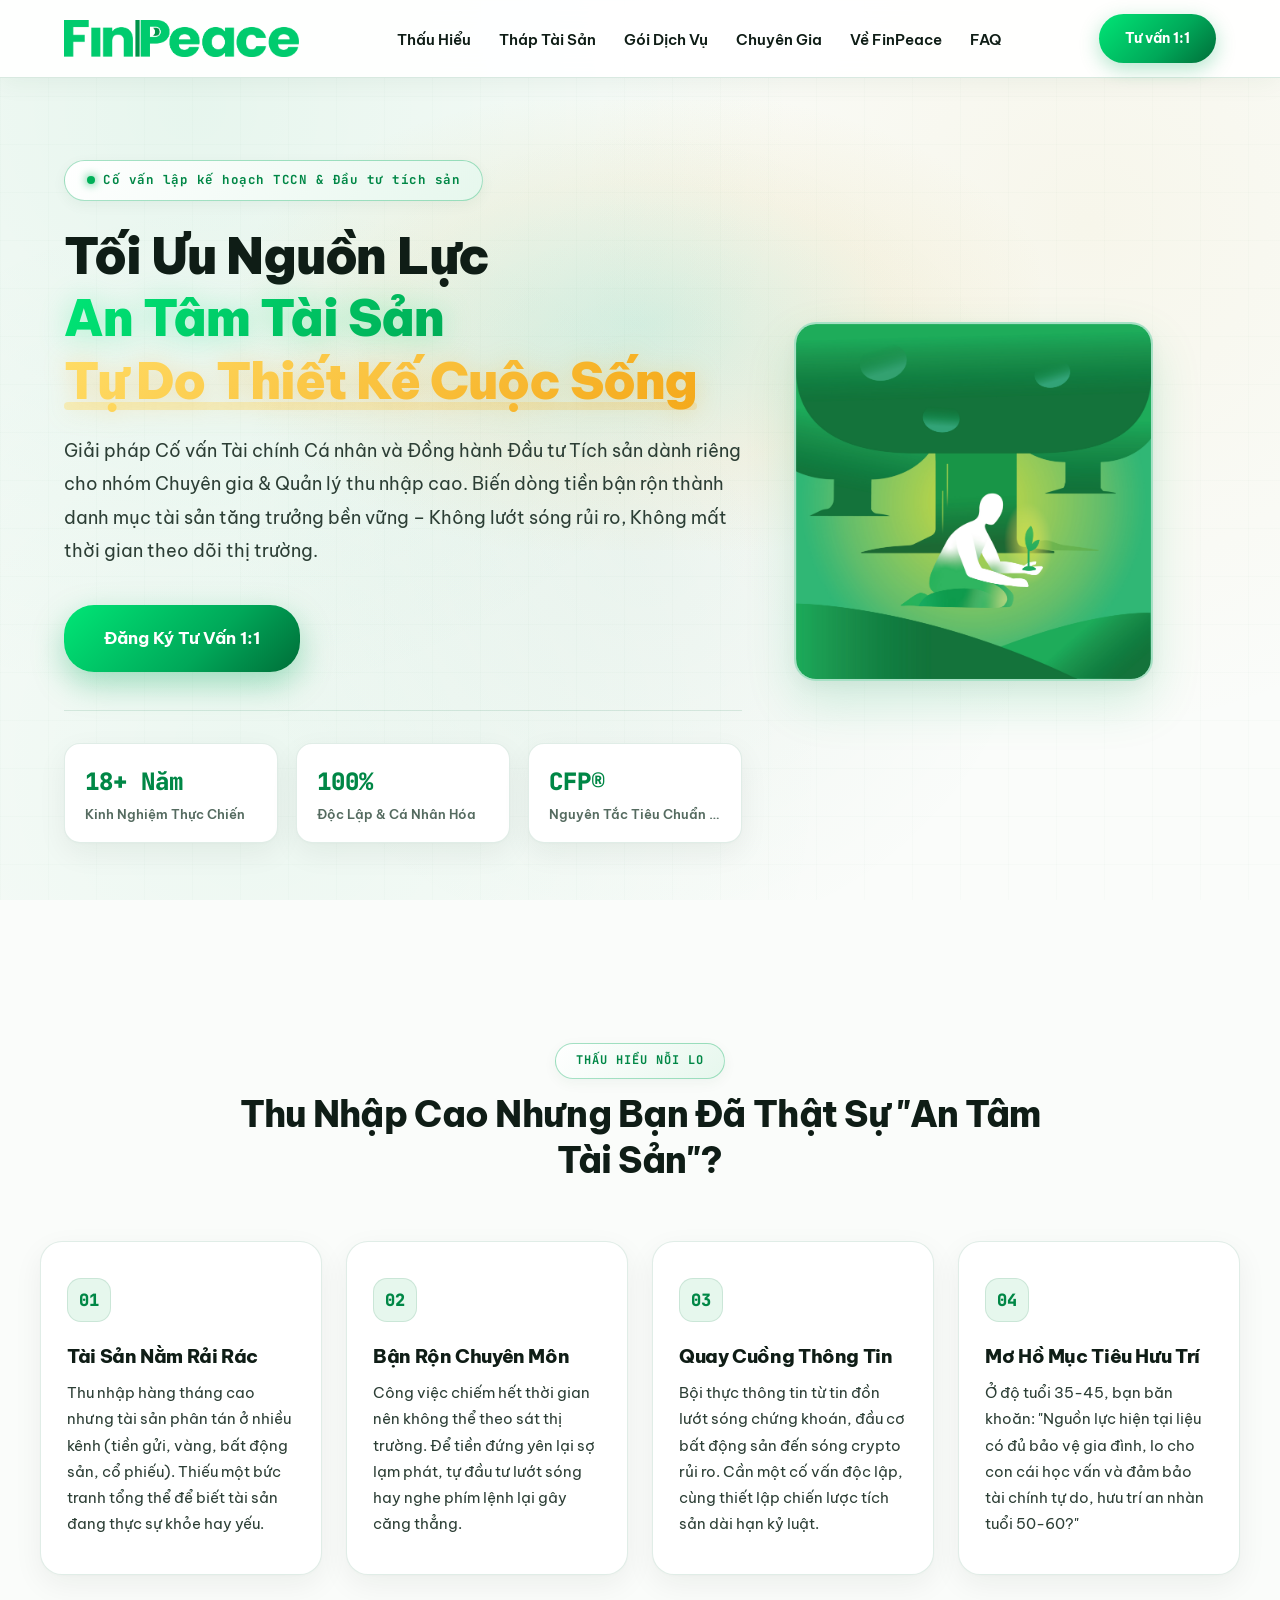
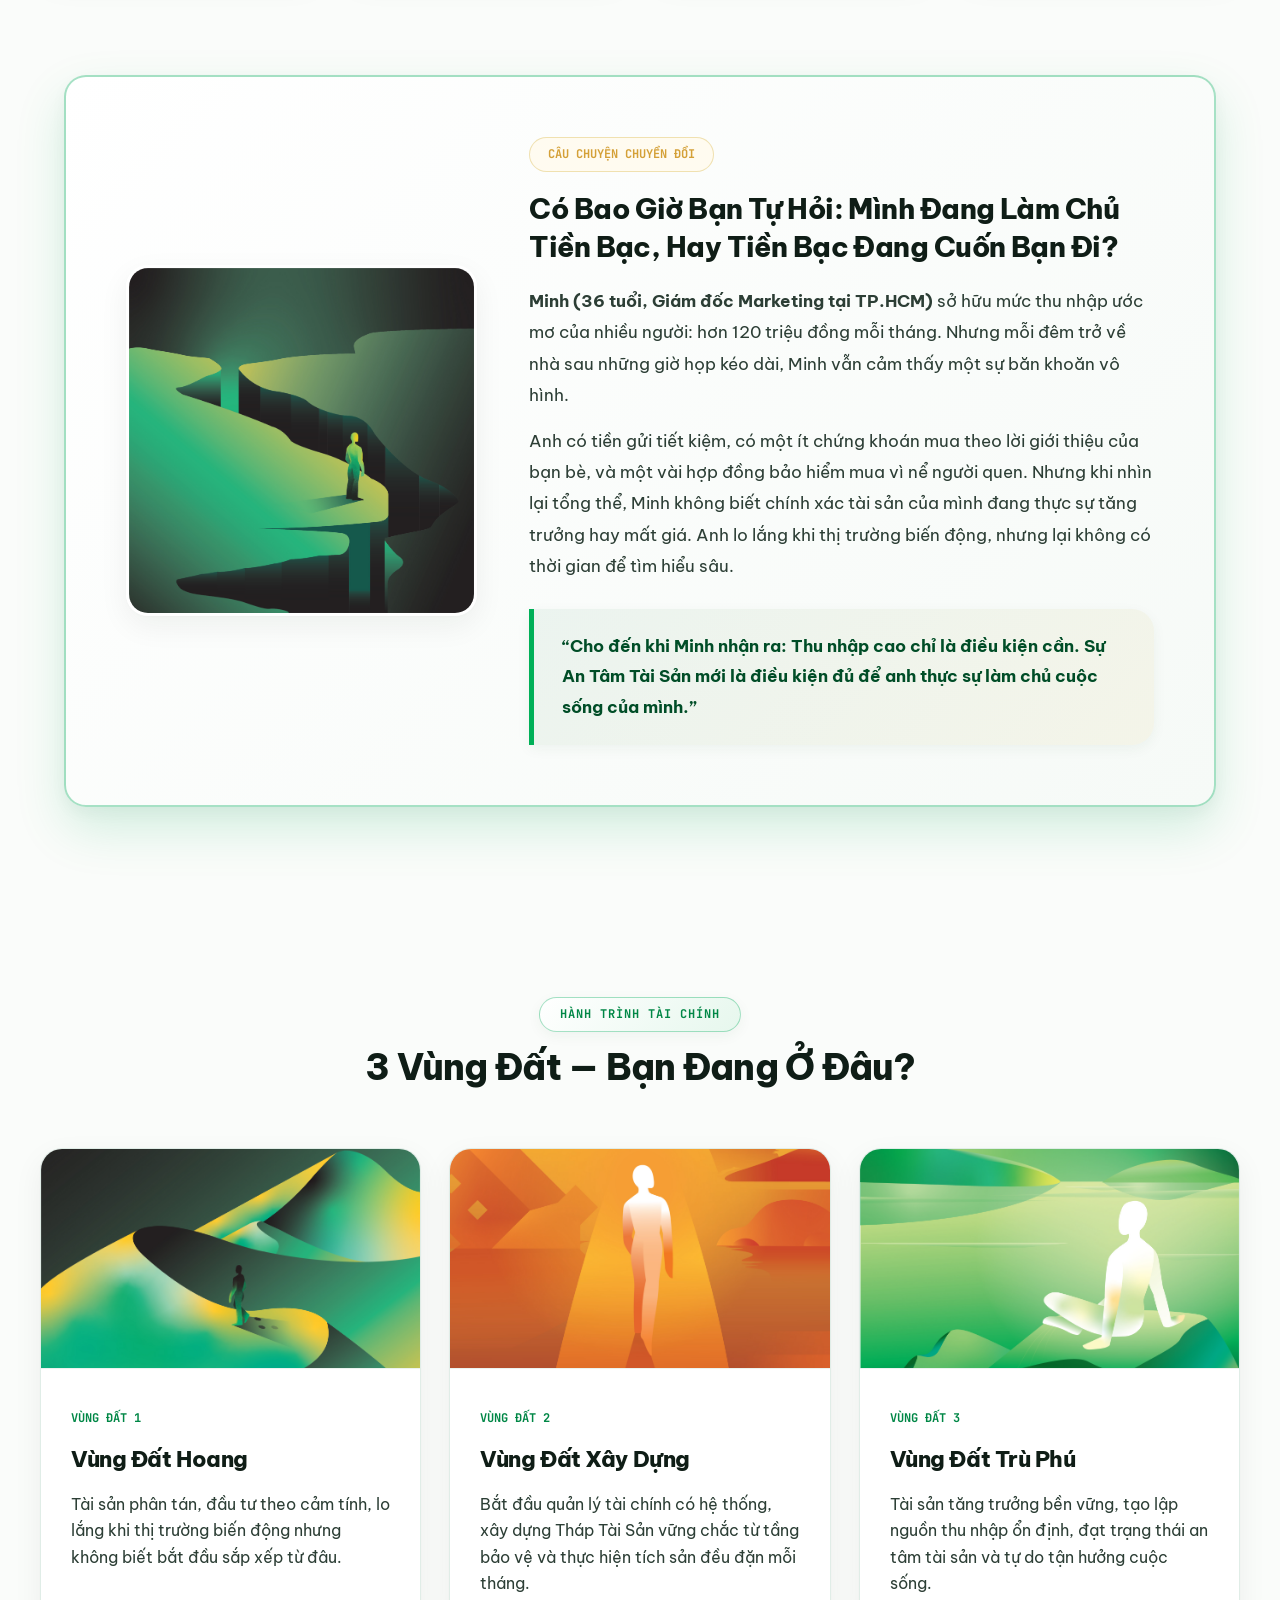
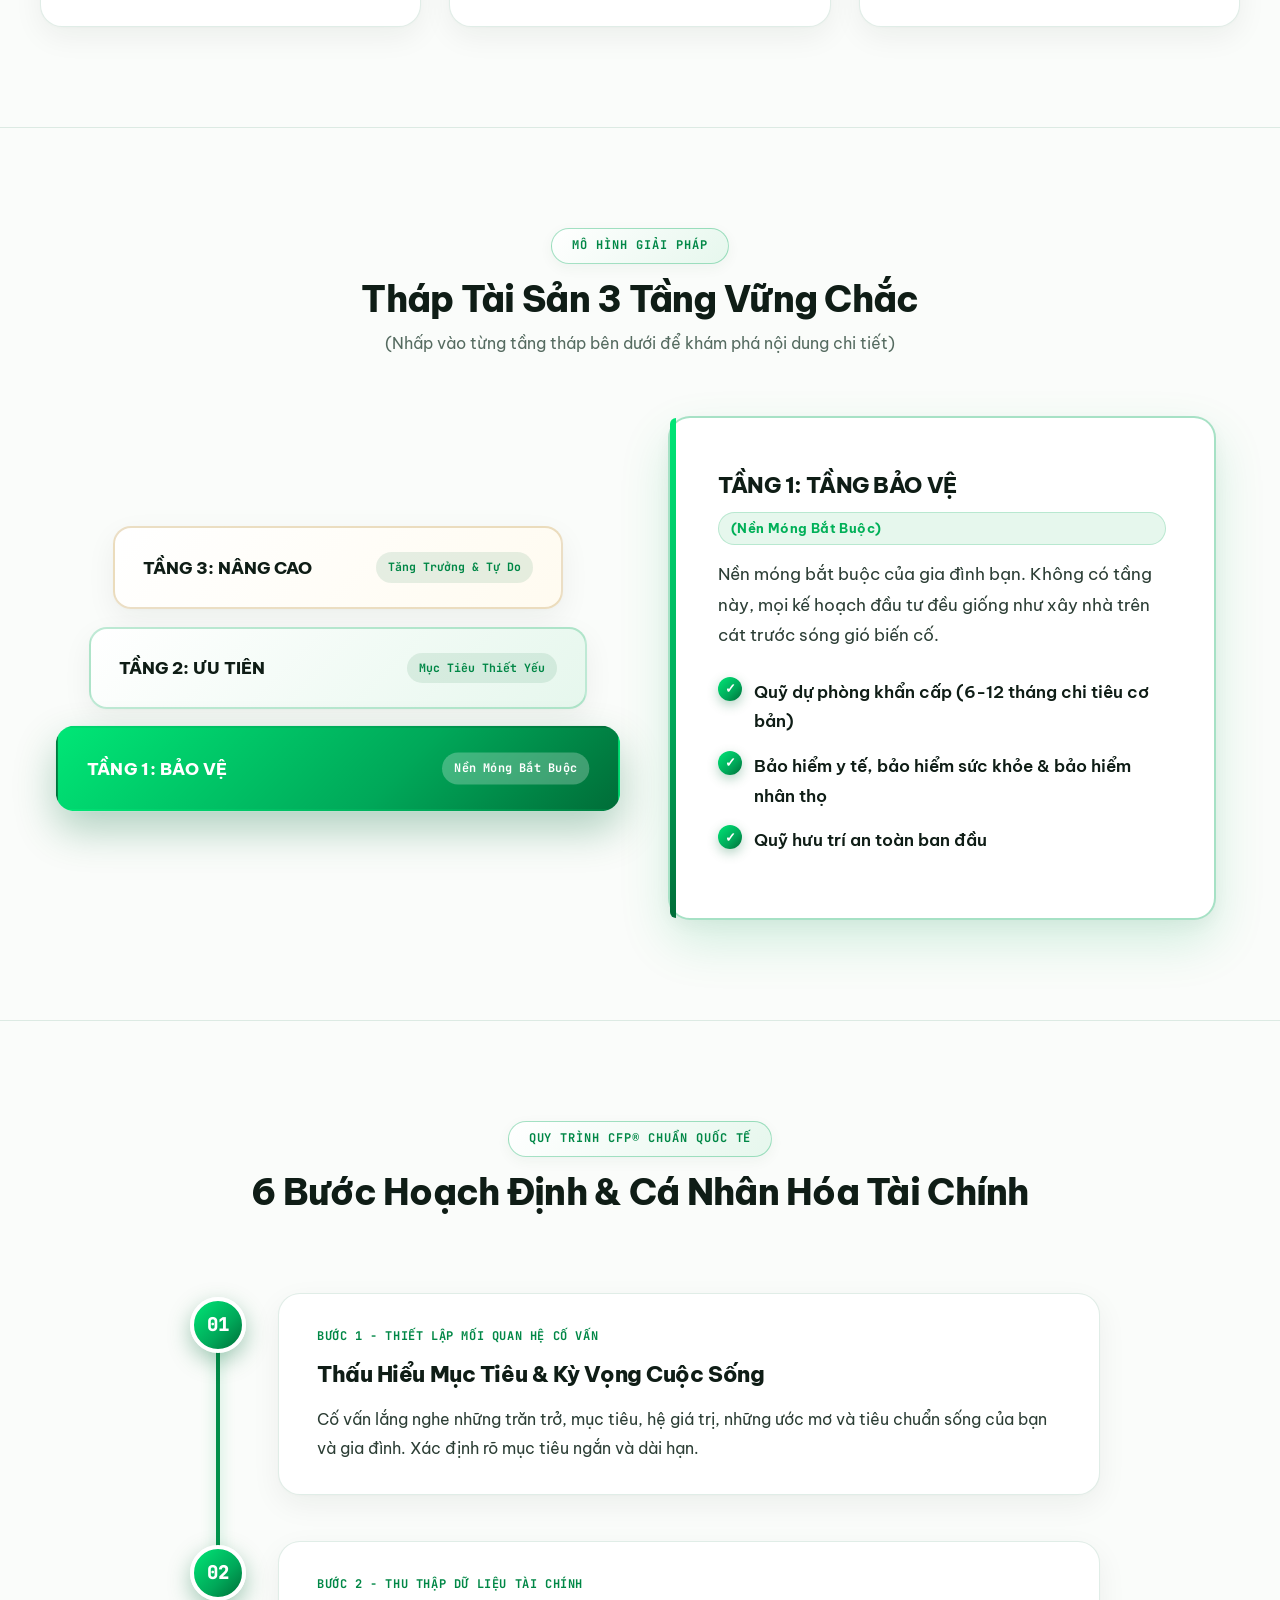
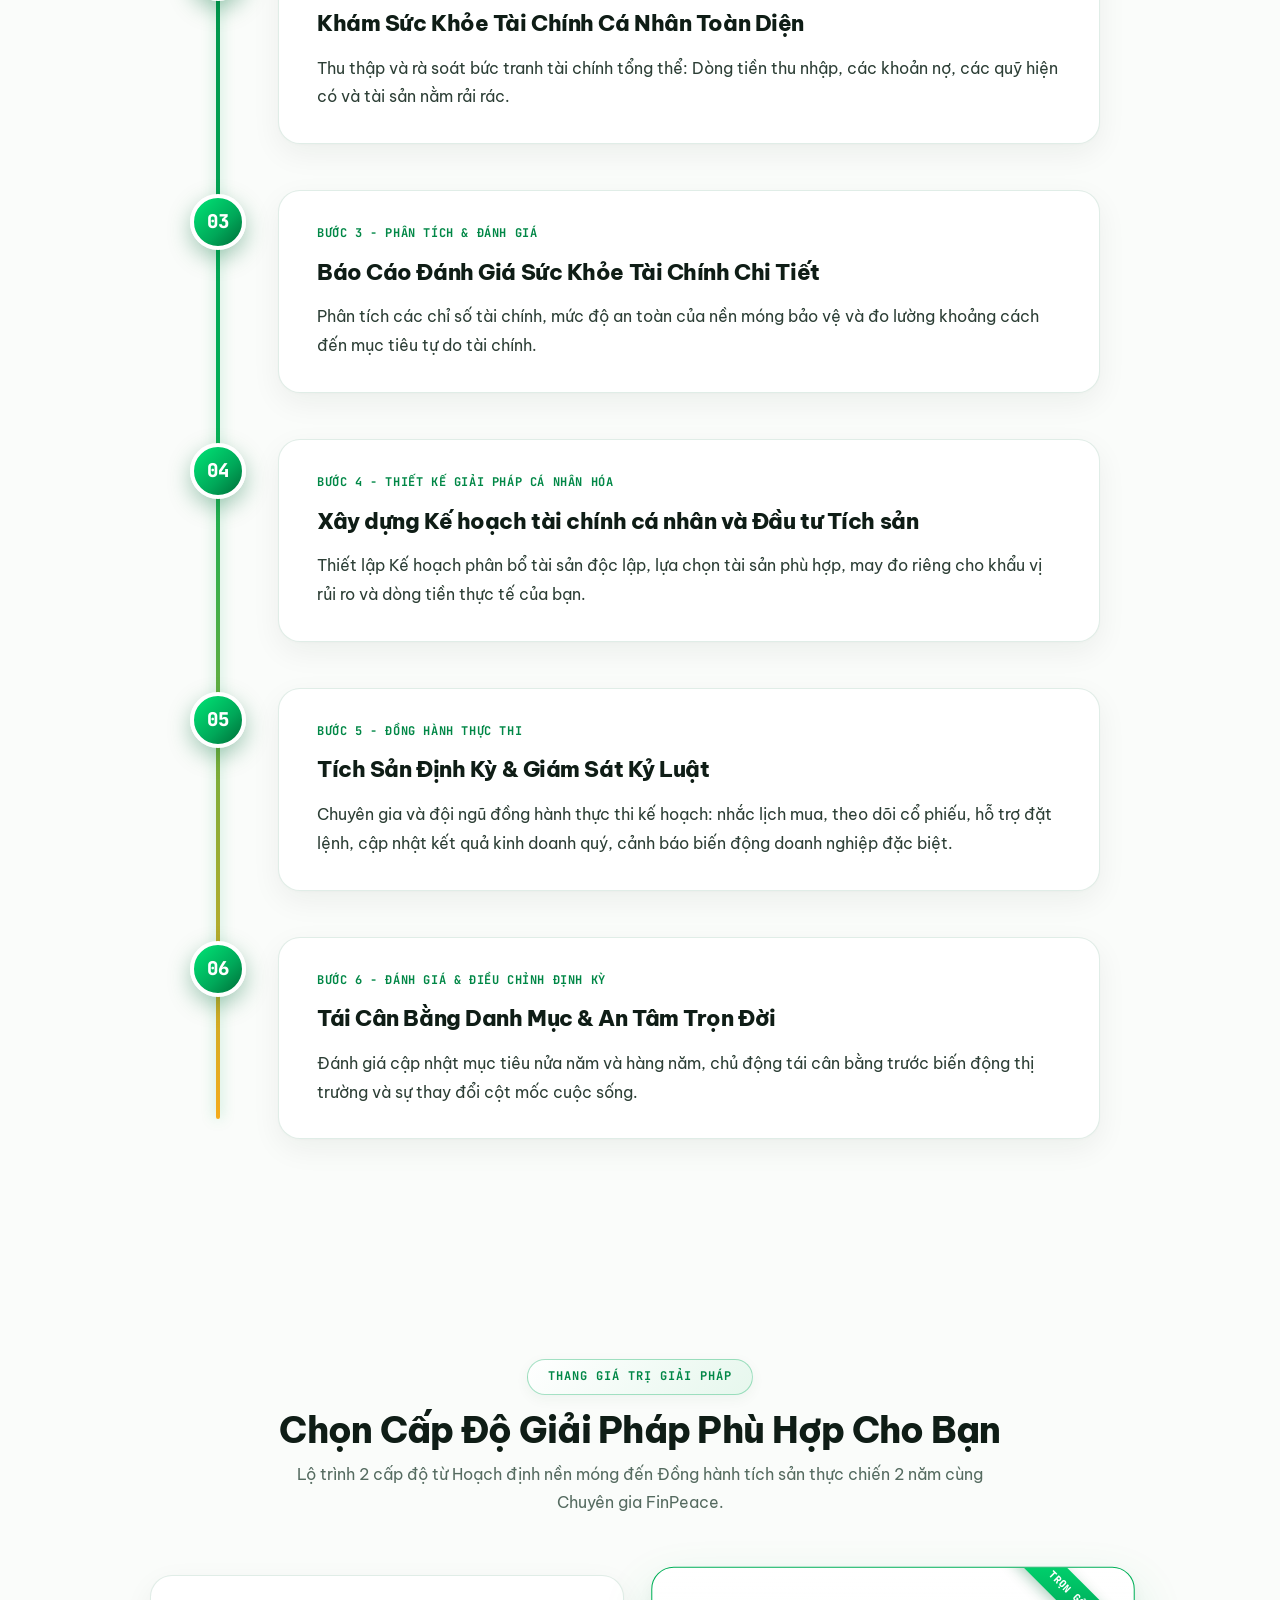
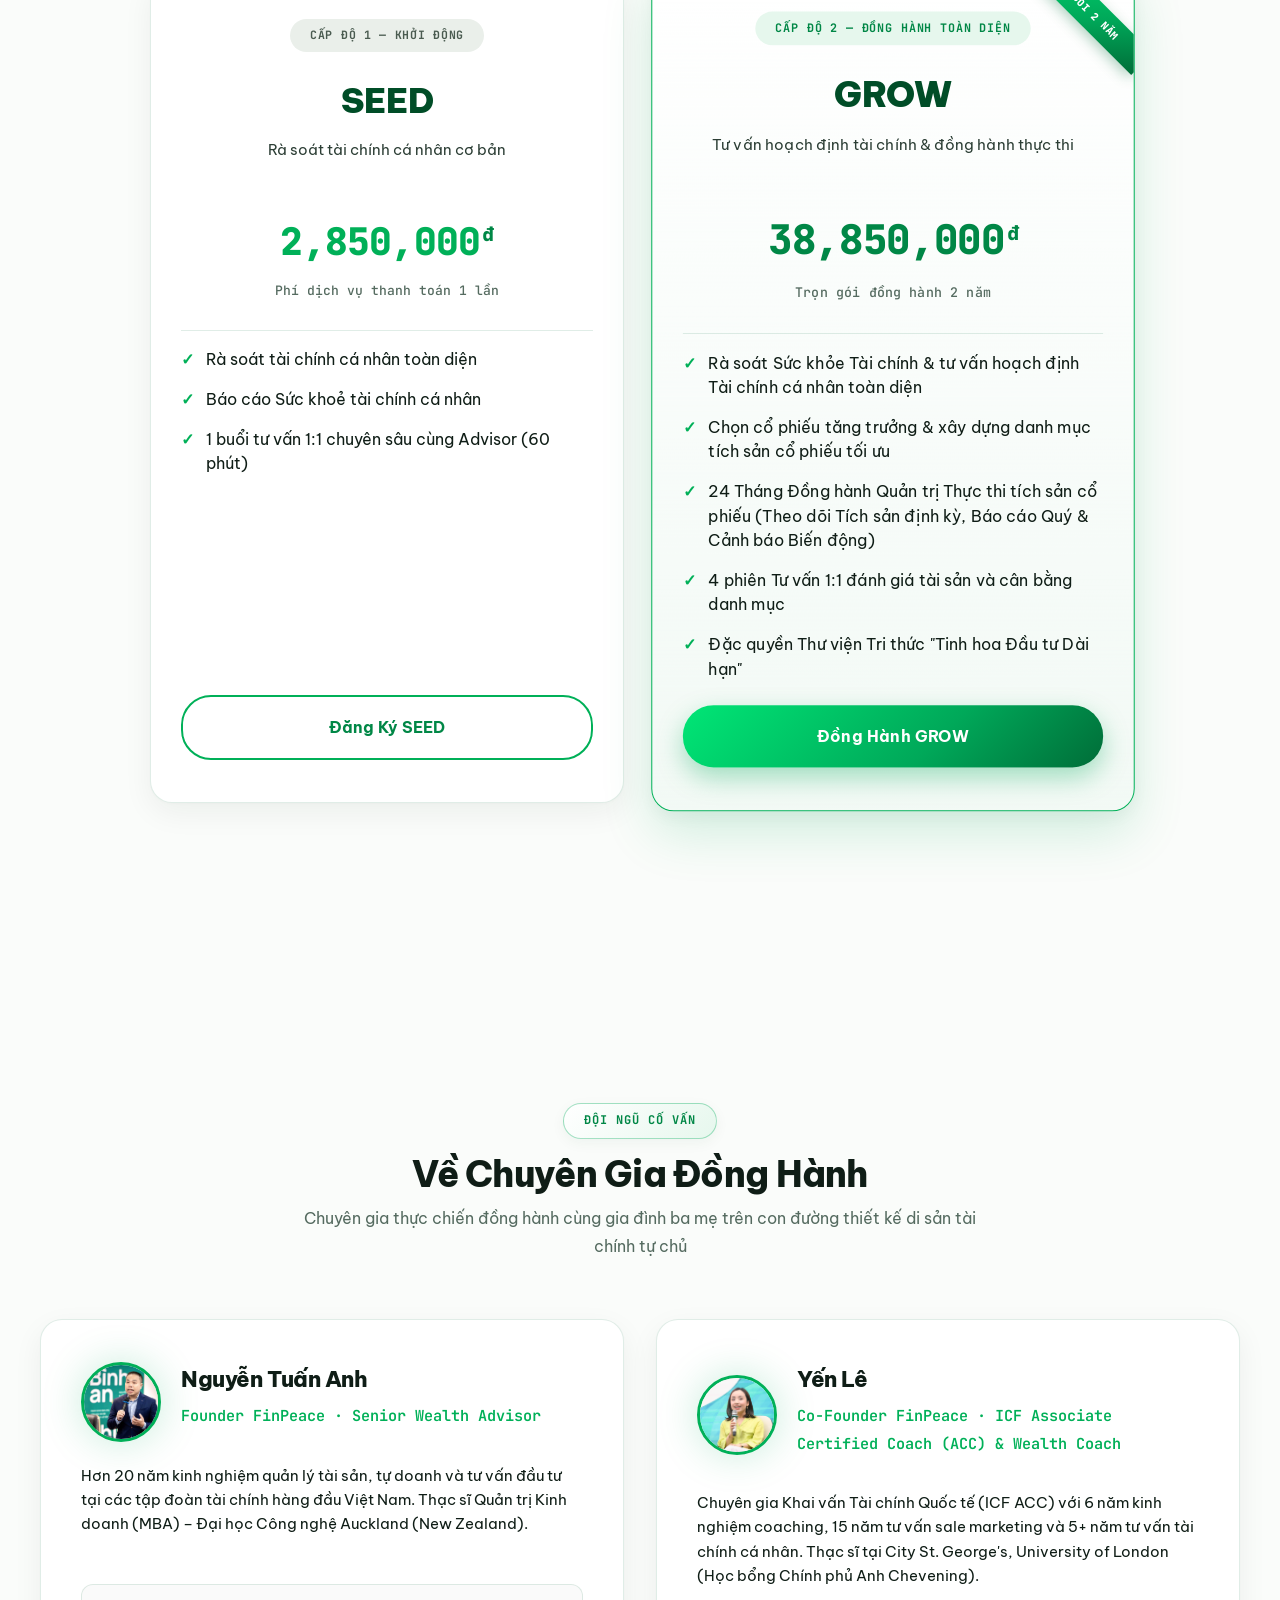
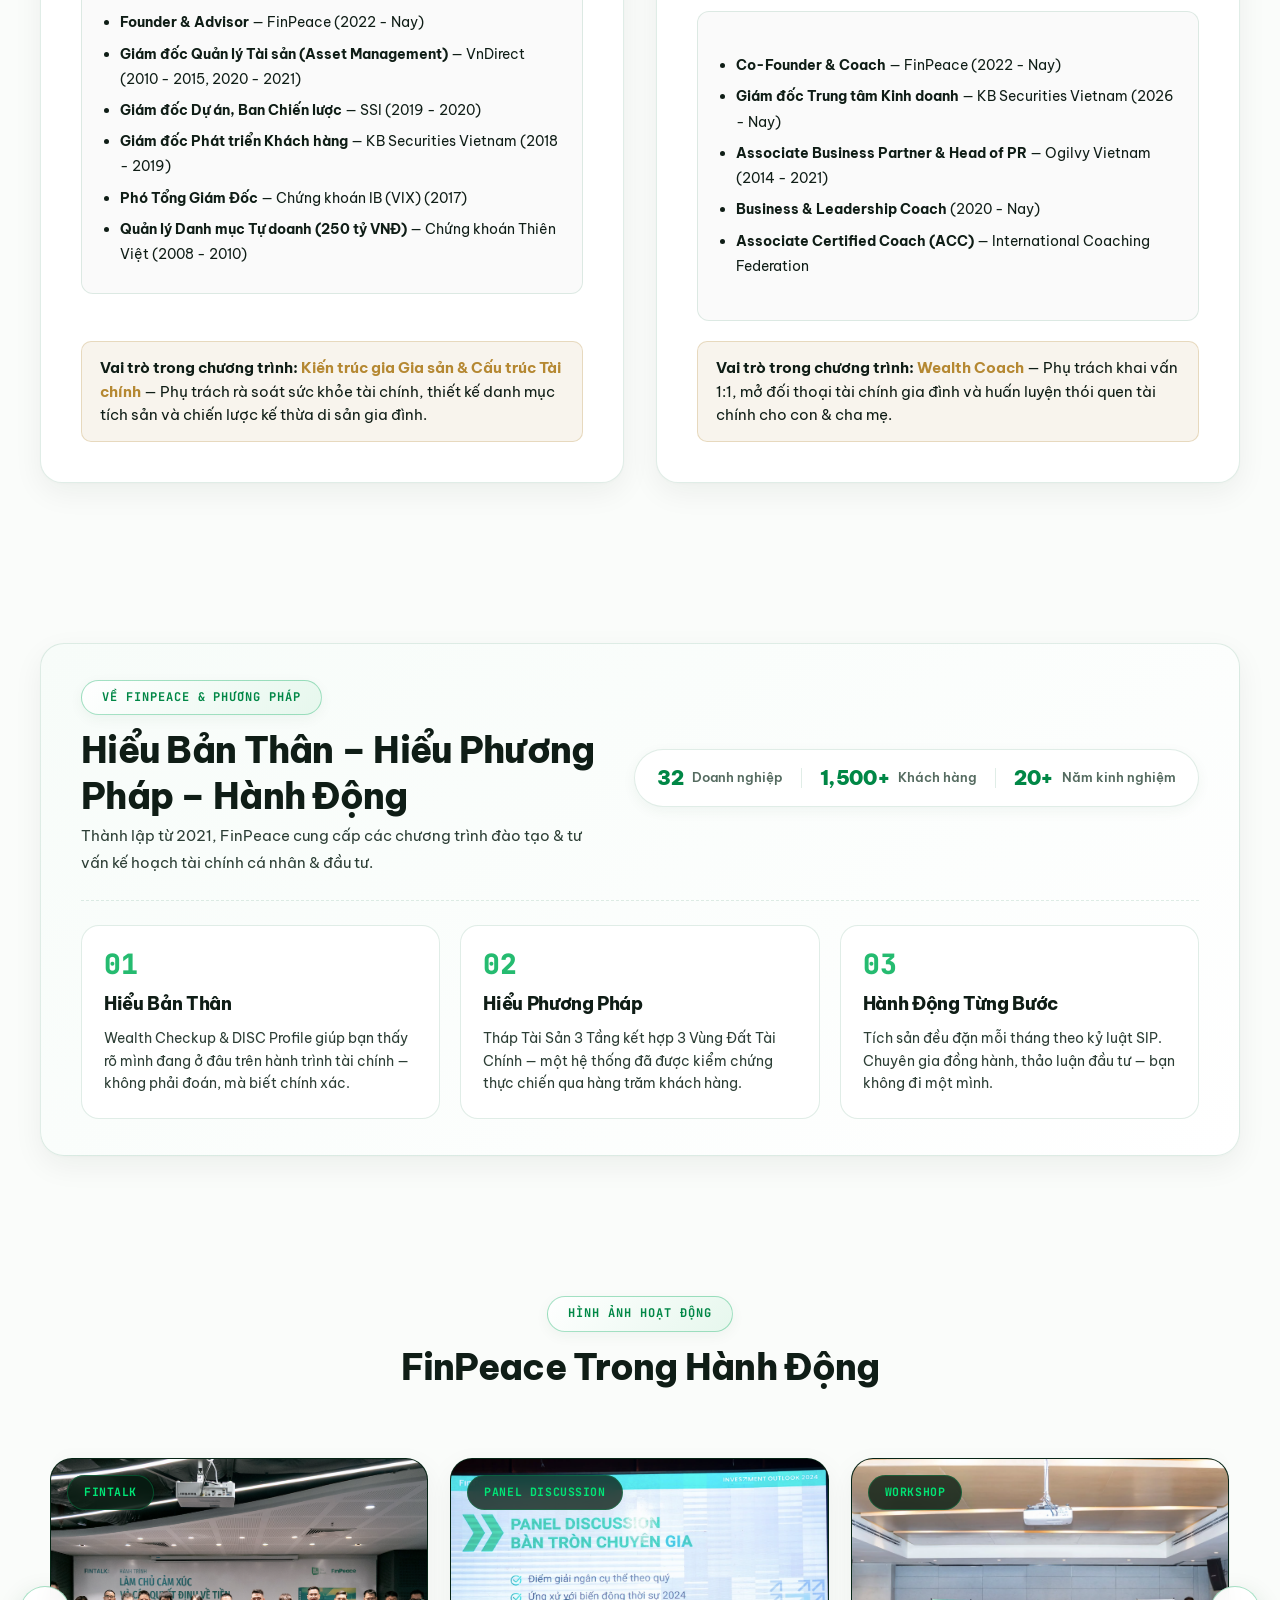
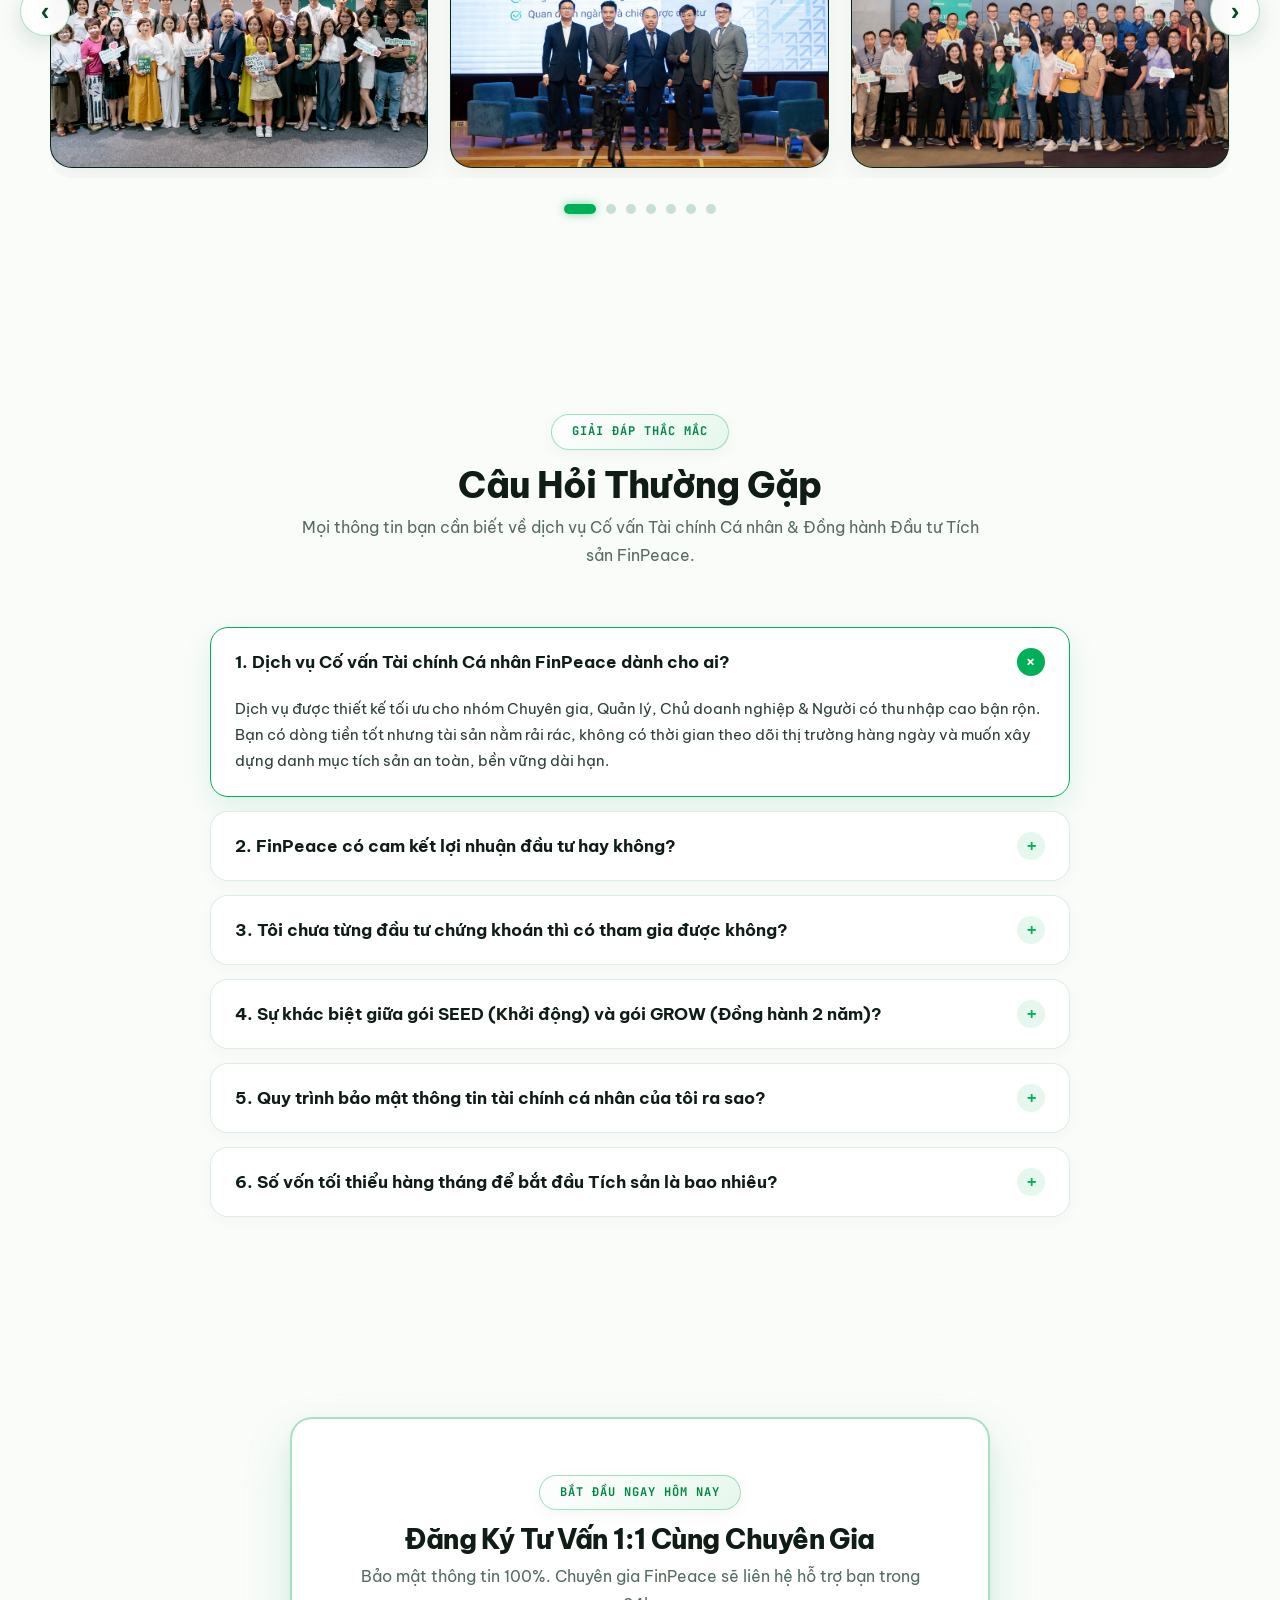
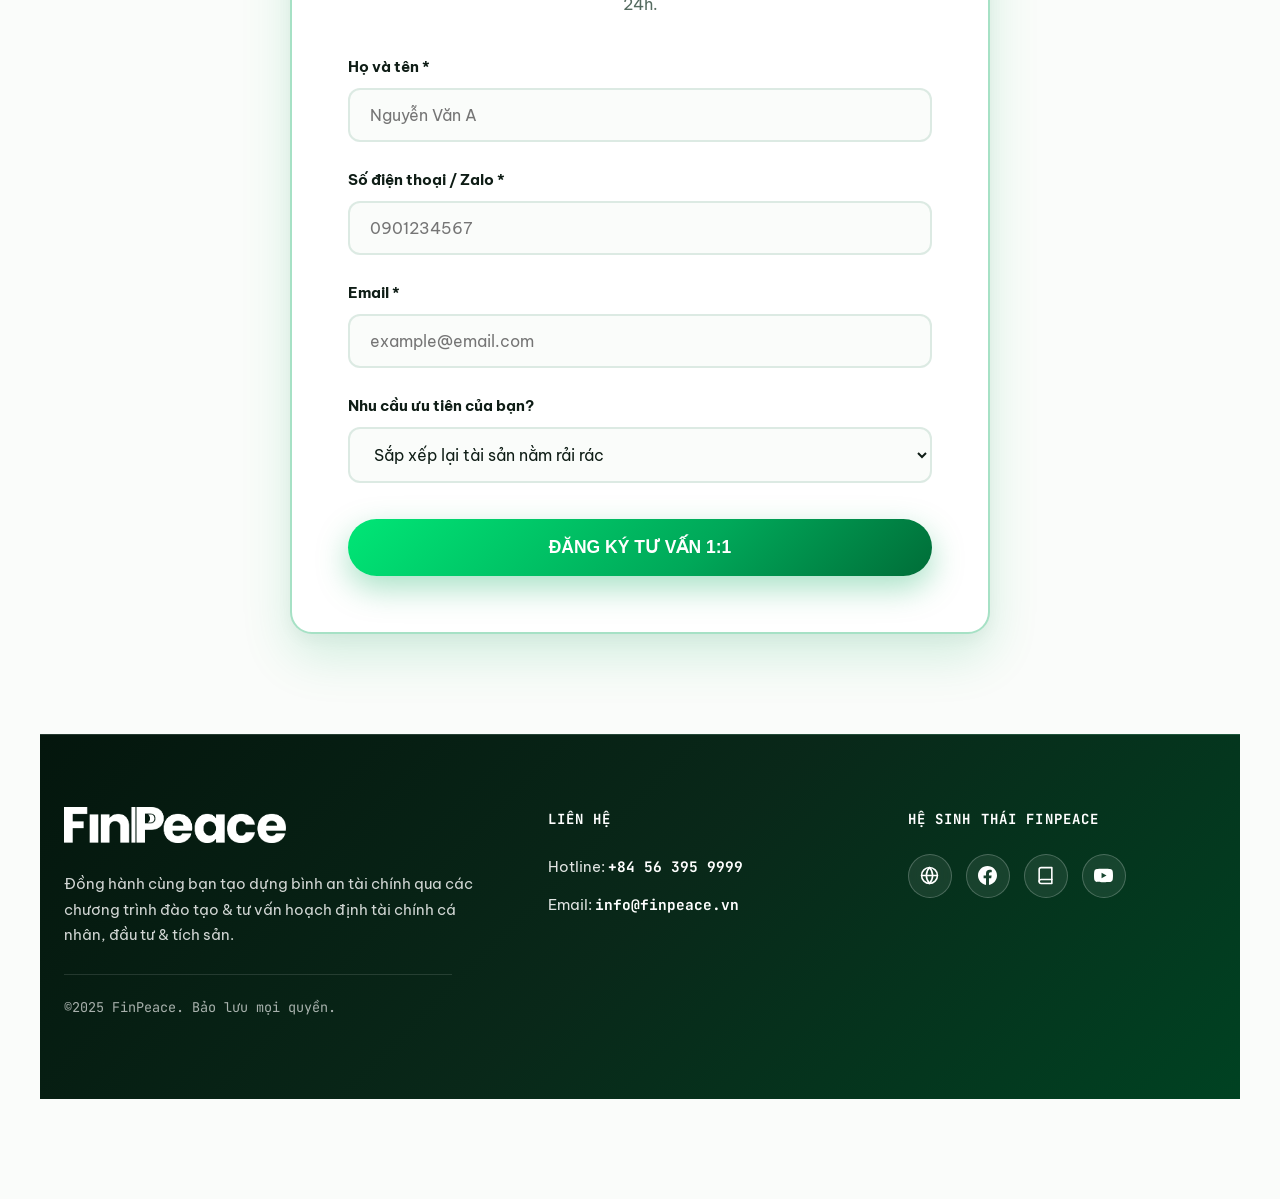
==== commit d25cbf94: "Set strict level-by-level min-height for all 4 horizontal tiers in expert cards" ====
--- a/index.html
+++ b/index.html
@@ -2427,25 +2427,24 @@
         <div class="experts-grid">
             <!-- Expert 1: Nguyễn Tuấn Anh -->
             <div class="expert-card" style="flex-direction: column; align-items: stretch; gap: 20px;">
-                <!-- Top Section (Header + Desc Wrapper with fixed min-height 185px for perfect top alignment of listing boxes) -->
-                <div style="min-height: 185px; display: flex; flex-direction: column; gap: 14px;">
-                    <div style="display: flex; align-items: center; gap: 20px;">
-                        <div class="expert-photo" style="width: 80px; height: 80px; flex-shrink: 0;">
-                            <img src="assets/founders/tuananh3.jpg" alt="Nguyễn Tuấn Anh" onerror="this.src='assets/founders/tuananh.png'">
-                        </div>
-                        <div>
-                            <h3 style="font-size: 1.35rem; font-weight: 800; color: var(--text-primary); margin-bottom: 4px;">Nguyễn Tuấn Anh</h3>
-                            <div class="expert-role" style="font-size: 0.95rem; font-weight: 600; color: var(--brand-green-vivid);">Founder FinPeace · Senior Wealth Advisor</div>
-                        </div>
+                <!-- Level 1: Top Header (Avatar + Name + Title) - Exact min-height 84px -->
+                <div style="display: flex; align-items: center; gap: 20px; min-height: 84px;">
+                    <div class="expert-photo" style="width: 80px; height: 80px; flex-shrink: 0;">
+                        <img src="assets/founders/tuananh3.jpg" alt="Nguyễn Tuấn Anh" onerror="this.src='assets/founders/tuananh.png'">
                     </div>
-
-                    <div class="expert-desc" style="font-size: 0.95rem; line-height: 1.6; color: var(--text-primary); margin: 0;">
-                        Hơn 20 năm kinh nghiệm quản lý tài sản, tự doanh và tư vấn đầu tư tại các tập đoàn tài chính hàng đầu Việt Nam. Thạc sĩ Quản trị Kinh doanh (MBA) – Đại học Công nghệ Auckland (New Zealand).
+                    <div>
+                        <h3 style="font-size: 1.35rem; font-weight: 800; color: var(--text-primary); margin-bottom: 4px;">Nguyễn Tuấn Anh</h3>
+                        <div class="expert-role" style="font-size: 0.95rem; font-weight: 600; color: var(--brand-green-vivid);">Founder FinPeace · Senior Wealth Advisor</div>
                     </div>
                 </div>
 
-                <!-- Middle Section: Grey Listing Box (Aligned at identical Y start & height) -->
-                <div style="background: rgba(0, 0, 0, 0.02); border: 1px solid var(--border-soft); border-radius: 12px; padding: 18px; min-height: 280px; display: flex; flex-direction: column; justify-content: center;">
+                <!-- Level 2: Intro Description - Exact min-height 100px -->
+                <div class="expert-desc" style="font-size: 0.95rem; line-height: 1.6; color: var(--text-primary); margin: 0; min-height: 100px; display: flex; align-items: flex-start;">
+                    Hơn 20 năm kinh nghiệm quản lý tài sản, tự doanh và tư vấn đầu tư tại các tập đoàn tài chính hàng đầu Việt Nam. Thạc sĩ Quản trị Kinh doanh (MBA) – Đại học Công nghệ Auckland (New Zealand).
+                </div>
+
+                <!-- Level 3: Middle Grey Listing Box - Exact min-height 310px -->
+                <div style="background: rgba(0, 0, 0, 0.02); border: 1px solid var(--border-soft); border-radius: 12px; padding: 18px; min-height: 310px; display: flex; flex-direction: column; justify-content: center;">
                     <ul style="list-style: disc; padding-left: 20px; margin: 0; font-size: 0.9rem; line-height: 1.75; color: var(--text-primary);">
                         <li style="margin-bottom: 6px;"><strong>Founder & Advisor</strong> — FinPeace (2022 - Nay)</li>
                         <li style="margin-bottom: 6px;"><strong>Giám đốc Quản lý Tài sản (Asset Management)</strong> — VnDirect (2010 - 2015, 2020 - 2021)</li>
@@ -2456,33 +2455,32 @@
                     </ul>
                 </div>
 
-                <!-- Bottom Section: Yellow Role Box (Aligned at identical Y start & height) -->
-                <div style="background: rgba(245, 240, 230, 0.7); border: 1px solid rgba(181, 136, 50, 0.25); padding: 14px 18px; border-radius: 10px; font-size: 0.92rem; color: var(--text-primary); line-height: 1.6; min-height: 88px; display: flex; align-items: center; margin-top: auto;">
+                <!-- Level 4: Bottom Yellow Role Box - Exact min-height 95px -->
+                <div style="background: rgba(245, 240, 230, 0.7); border: 1px solid rgba(181, 136, 50, 0.25); padding: 14px 18px; border-radius: 10px; font-size: 0.92rem; color: var(--text-primary); line-height: 1.6; min-height: 95px; display: flex; align-items: center; margin-top: auto;">
                     <div><strong>Vai trò trong chương trình:</strong> <span style="color: #b58832; font-weight: 700;">Kiến trúc gia Gia sản & Cấu trúc Tài chính</span> — Phụ trách rà soát sức khỏe tài chính, thiết kế danh mục tích sản và chiến lược kế thừa di sản gia đình.</div>
                 </div>
             </div>
 
             <!-- Expert 2: Yến Lê -->
             <div class="expert-card" style="flex-direction: column; align-items: stretch; gap: 20px;">
-                <!-- Top Section (Header + Desc Wrapper with fixed min-height 185px for perfect top alignment of listing boxes) -->
-                <div style="min-height: 185px; display: flex; flex-direction: column; gap: 14px;">
-                    <div style="display: flex; align-items: center; gap: 20px;">
-                        <div class="expert-photo" style="width: 80px; height: 80px; flex-shrink: 0;">
-                            <img src="assets/founders/yenle.jpg" alt="Yến Lê" onerror="this.src='assets/founders/yenle.png'">
-                        </div>
-                        <div>
-                            <h3 style="font-size: 1.35rem; font-weight: 800; color: var(--text-primary); margin-bottom: 4px;">Yến Lê</h3>
-                            <div class="expert-role" style="font-size: 0.95rem; font-weight: 600; color: var(--brand-green-vivid);">Co-Founder FinPeace · ICF Associate Certified Coach (ACC) & Wealth Coach</div>
-                        </div>
+                <!-- Level 1: Top Header (Avatar + Name + Title) - Exact min-height 84px -->
+                <div style="display: flex; align-items: center; gap: 20px; min-height: 84px;">
+                    <div class="expert-photo" style="width: 80px; height: 80px; flex-shrink: 0;">
+                        <img src="assets/founders/yenle.jpg" alt="Yến Lê" onerror="this.src='assets/founders/yenle.png'">
                     </div>
-
-                    <div class="expert-desc" style="font-size: 0.95rem; line-height: 1.6; color: var(--text-primary); margin: 0;">
-                        Chuyên gia Khai vấn Tài chính Quốc tế (ICF ACC) với 6 năm kinh nghiệm coaching, 15 năm tư vấn sale marketing và 5+ năm tư vấn tài chính cá nhân. Thạc sĩ tại City St. George's, University of London (Học bổng Chính phủ Anh Chevening).
+                    <div>
+                        <h3 style="font-size: 1.35rem; font-weight: 800; color: var(--text-primary); margin-bottom: 4px;">Yến Lê</h3>
+                        <div class="expert-role" style="font-size: 0.95rem; font-weight: 600; color: var(--brand-green-vivid);">Co-Founder FinPeace · ICF Associate Certified Coach (ACC) & Wealth Coach</div>
                     </div>
                 </div>
 
-                <!-- Middle Section: Grey Listing Box (Aligned at identical Y start & height) -->
-                <div style="background: rgba(0, 0, 0, 0.02); border: 1px solid var(--border-soft); border-radius: 12px; padding: 18px; min-height: 280px; display: flex; flex-direction: column; justify-content: center;">
+                <!-- Level 2: Intro Description - Exact min-height 100px -->
+                <div class="expert-desc" style="font-size: 0.95rem; line-height: 1.6; color: var(--text-primary); margin: 0; min-height: 100px; display: flex; align-items: flex-start;">
+                    Chuyên gia Khai vấn Tài chính Quốc tế (ICF ACC) với 6 năm kinh nghiệm coaching, 15 năm tư vấn sale marketing và 5+ năm tư vấn tài chính cá nhân. Thạc sĩ tại City St. George's, University of London (Học bổng Chính phủ Anh Chevening).
+                </div>
+
+                <!-- Level 3: Middle Grey Listing Box - Exact min-height 310px -->
+                <div style="background: rgba(0, 0, 0, 0.02); border: 1px solid var(--border-soft); border-radius: 12px; padding: 18px; min-height: 310px; display: flex; flex-direction: column; justify-content: center;">
                     <ul style="list-style: disc; padding-left: 20px; margin: 0; font-size: 0.9rem; line-height: 1.75; color: var(--text-primary);">
                         <li style="margin-bottom: 6px;"><strong>Co-Founder & Coach</strong> — FinPeace (2022 - Nay)</li>
                         <li style="margin-bottom: 6px;"><strong>Giám đốc Trung tâm Kinh doanh</strong> — KB Securities Vietnam (2026 - Nay)</li>
@@ -2492,8 +2490,8 @@
                     </ul>
                 </div>
 
-                <!-- Bottom Section: Yellow Role Box (Aligned at identical Y start & height) -->
-                <div style="background: rgba(245, 240, 230, 0.7); border: 1px solid rgba(181, 136, 50, 0.25); padding: 14px 18px; border-radius: 10px; font-size: 0.92rem; color: var(--text-primary); line-height: 1.6; min-height: 88px; display: flex; align-items: center; margin-top: auto;">
+                <!-- Level 4: Bottom Yellow Role Box - Exact min-height 95px -->
+                <div style="background: rgba(245, 240, 230, 0.7); border: 1px solid rgba(181, 136, 50, 0.25); padding: 14px 18px; border-radius: 10px; font-size: 0.92rem; color: var(--text-primary); line-height: 1.6; min-height: 95px; display: flex; align-items: center; margin-top: auto;">
                     <div><strong>Vai trò trong chương trình:</strong> <span style="color: #b58832; font-weight: 700;">Wealth Coach</span> — Phụ trách khai vấn 1:1, mở đối thoại tài chính gia đình và huấn luyện thói quen tài chính cho con & cha mẹ.</div>
                 </div>
             </div>
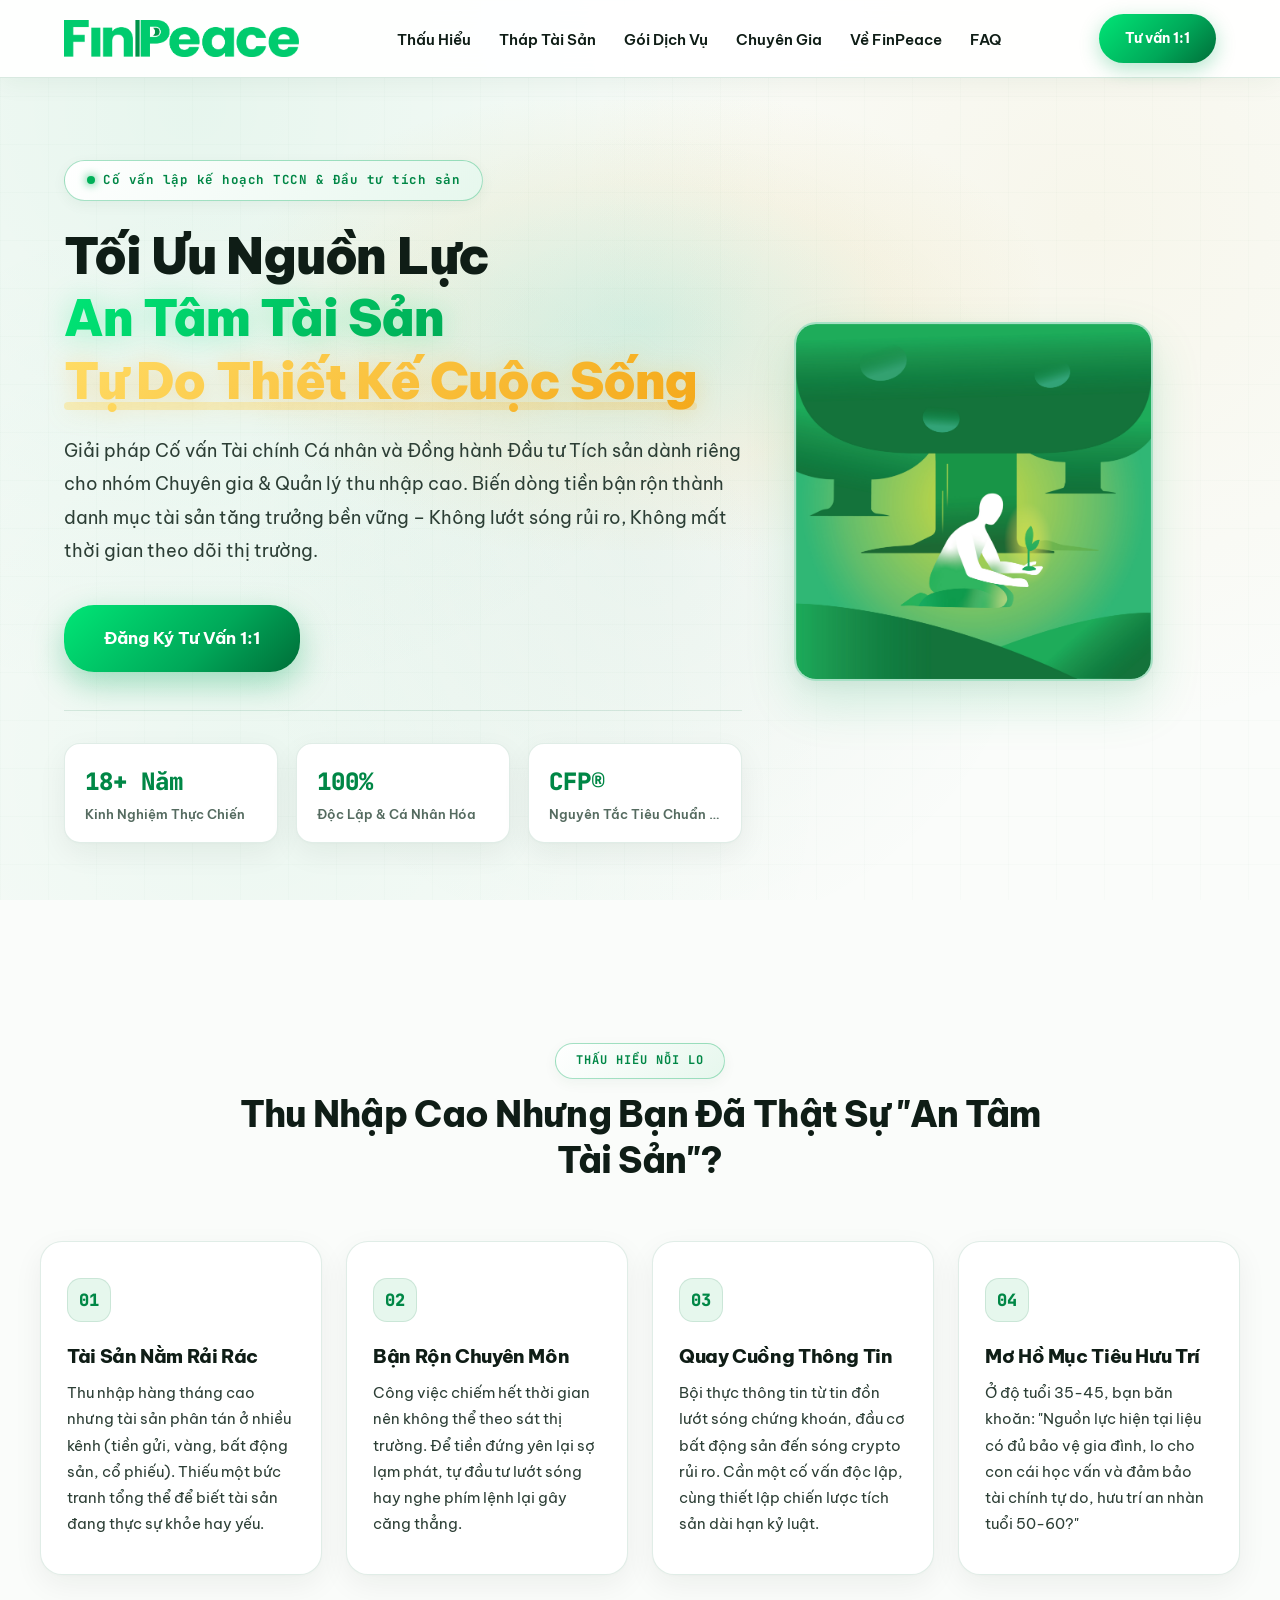
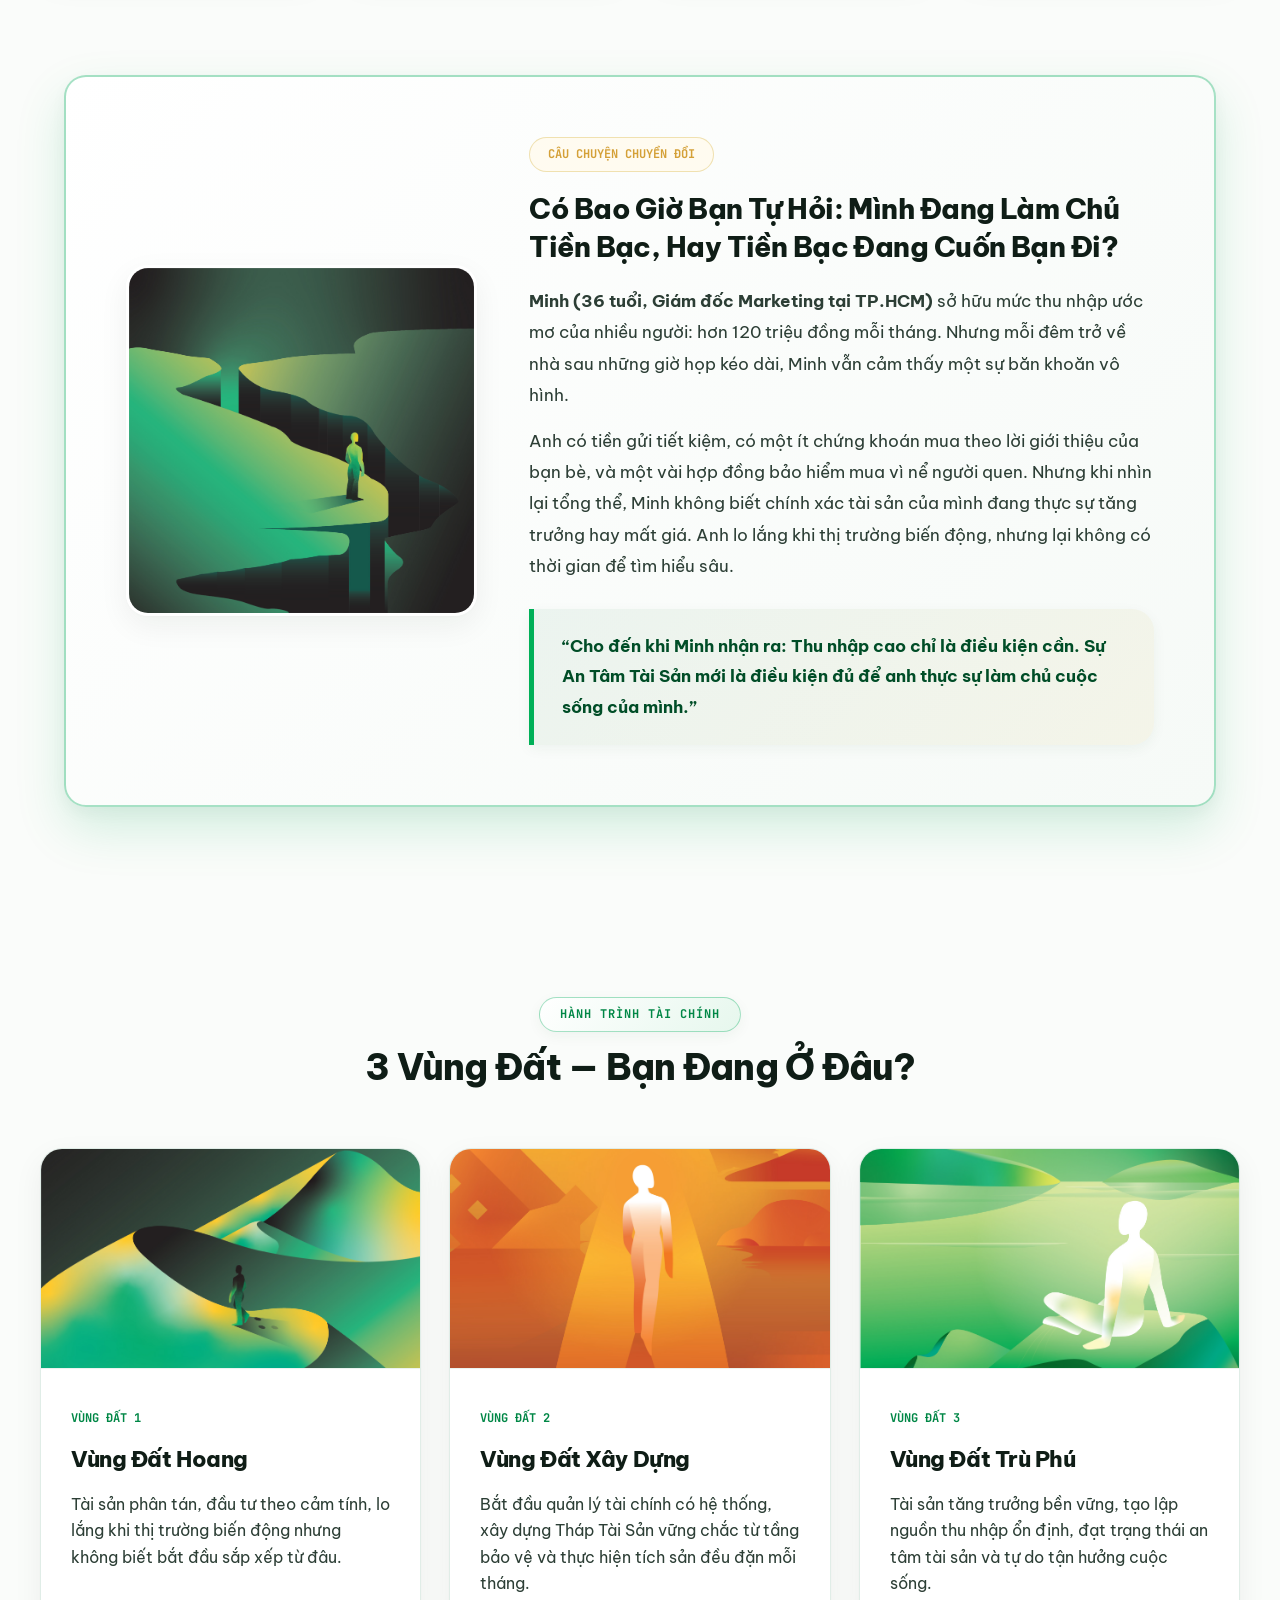
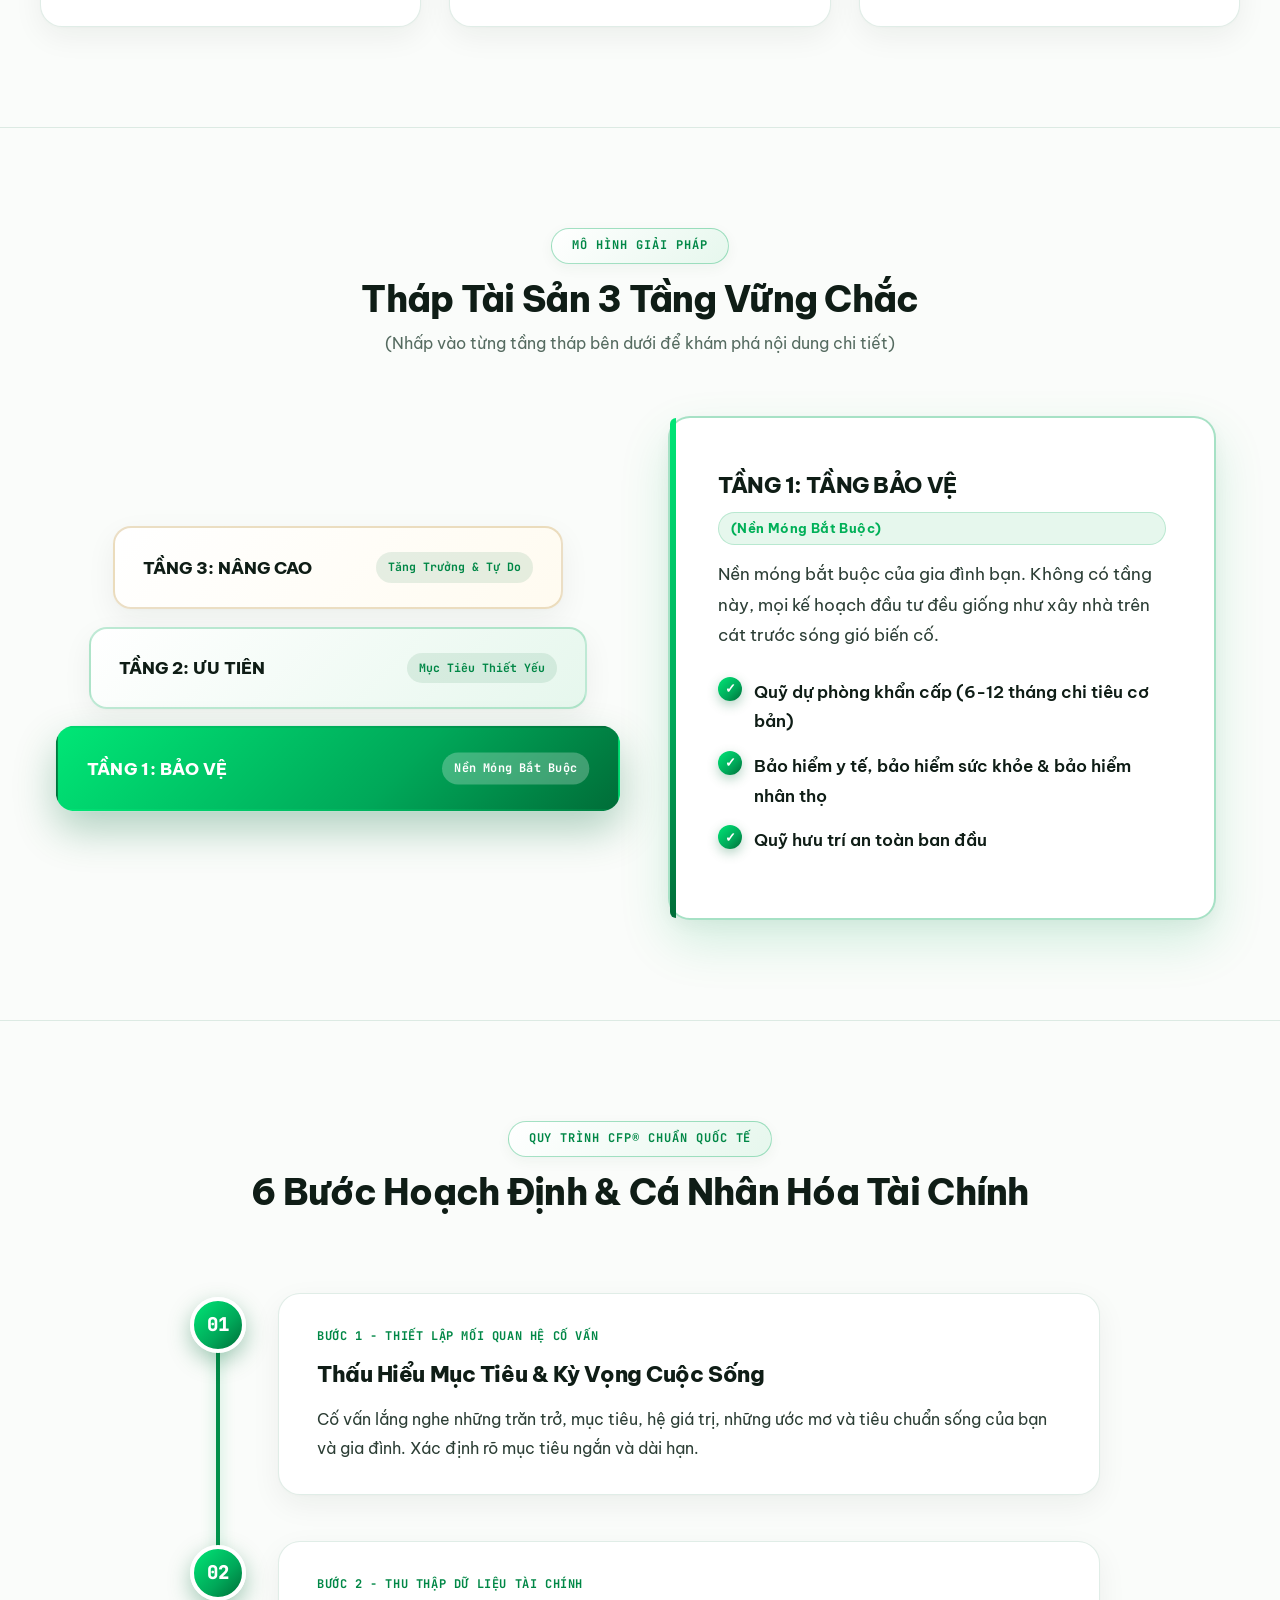
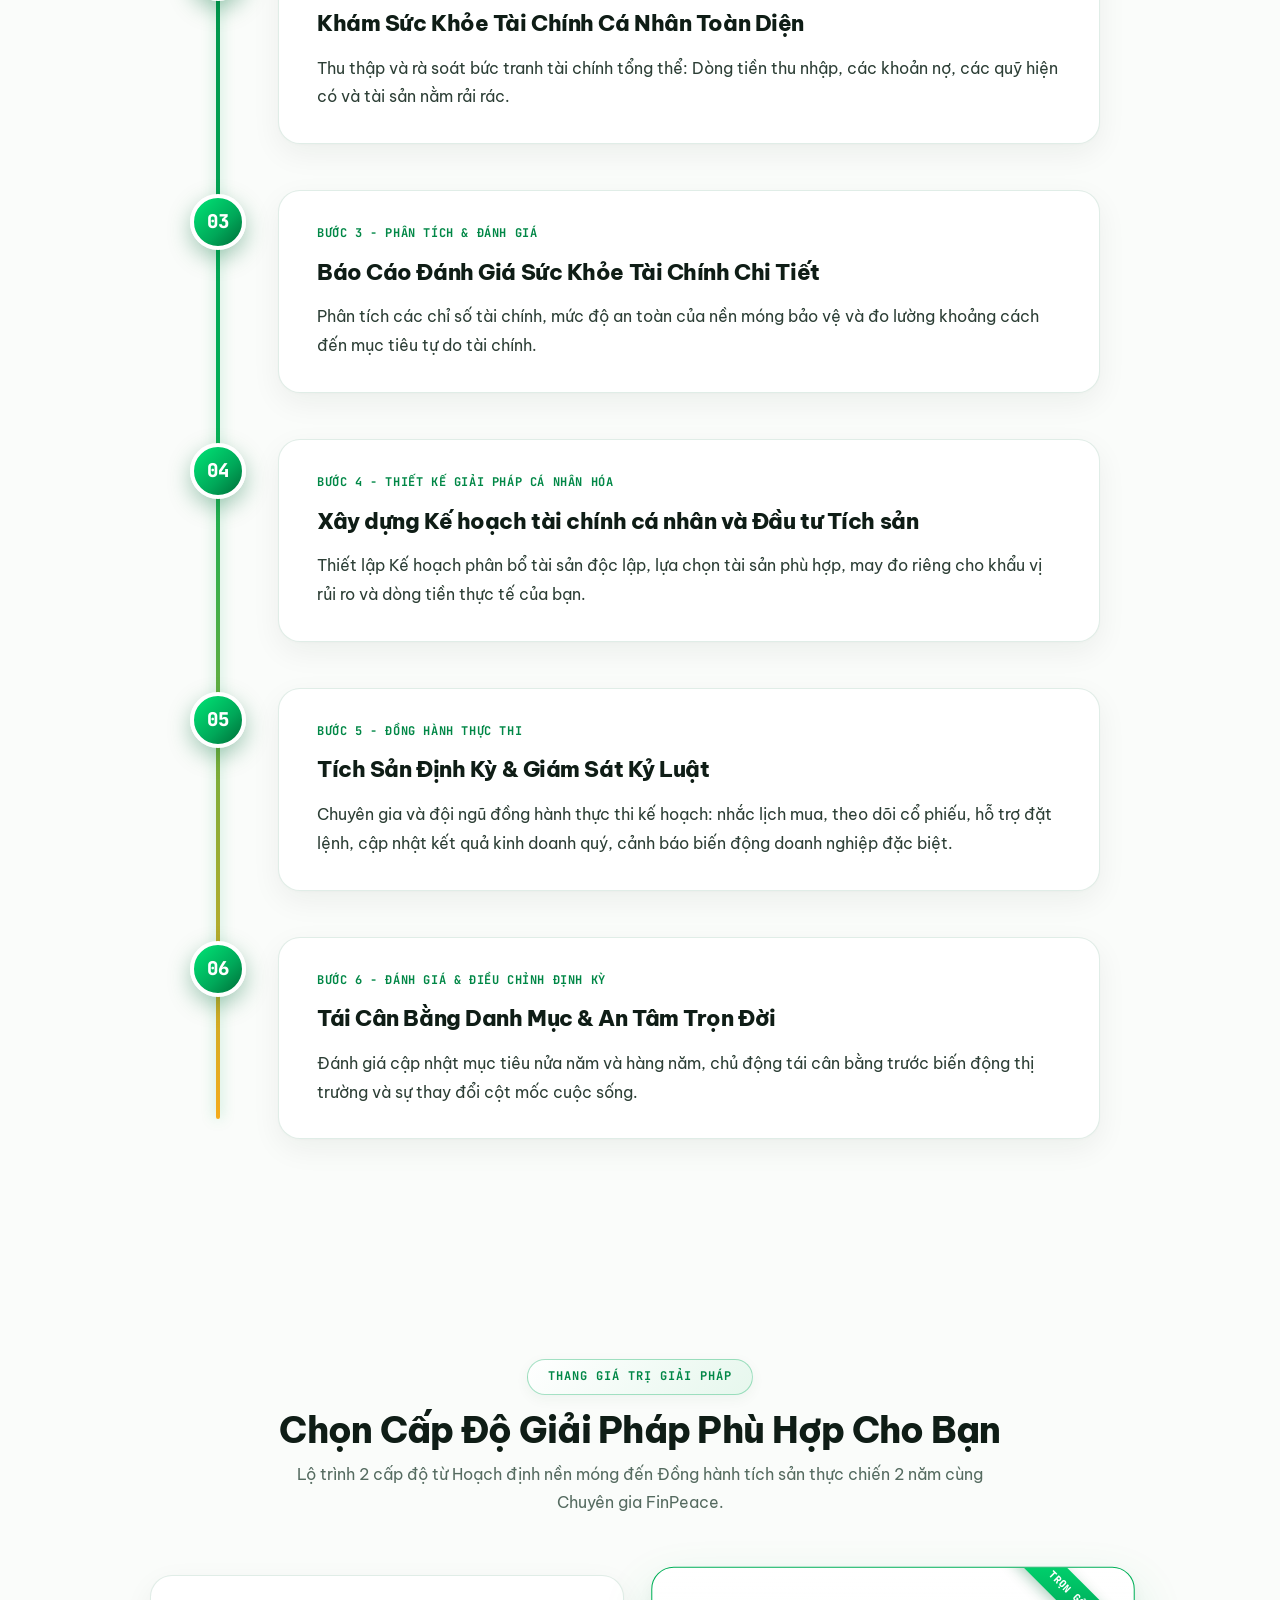
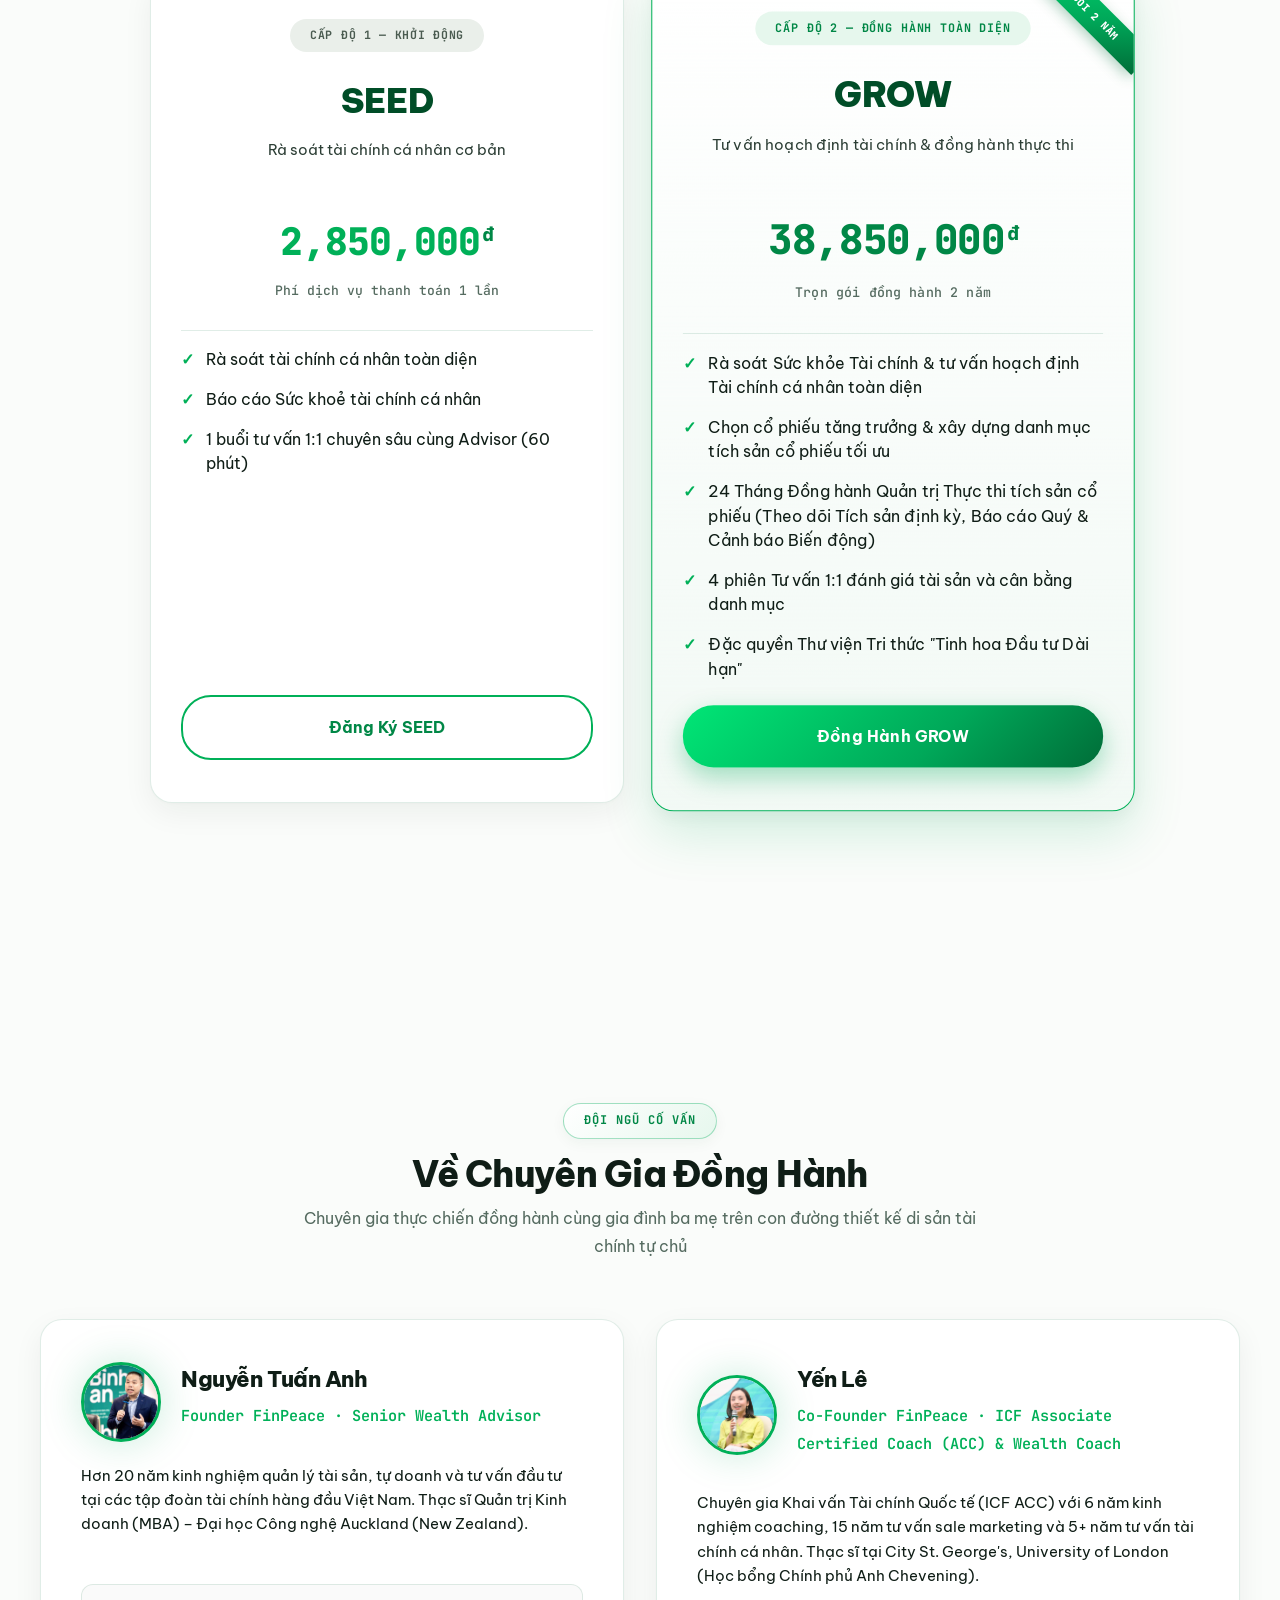
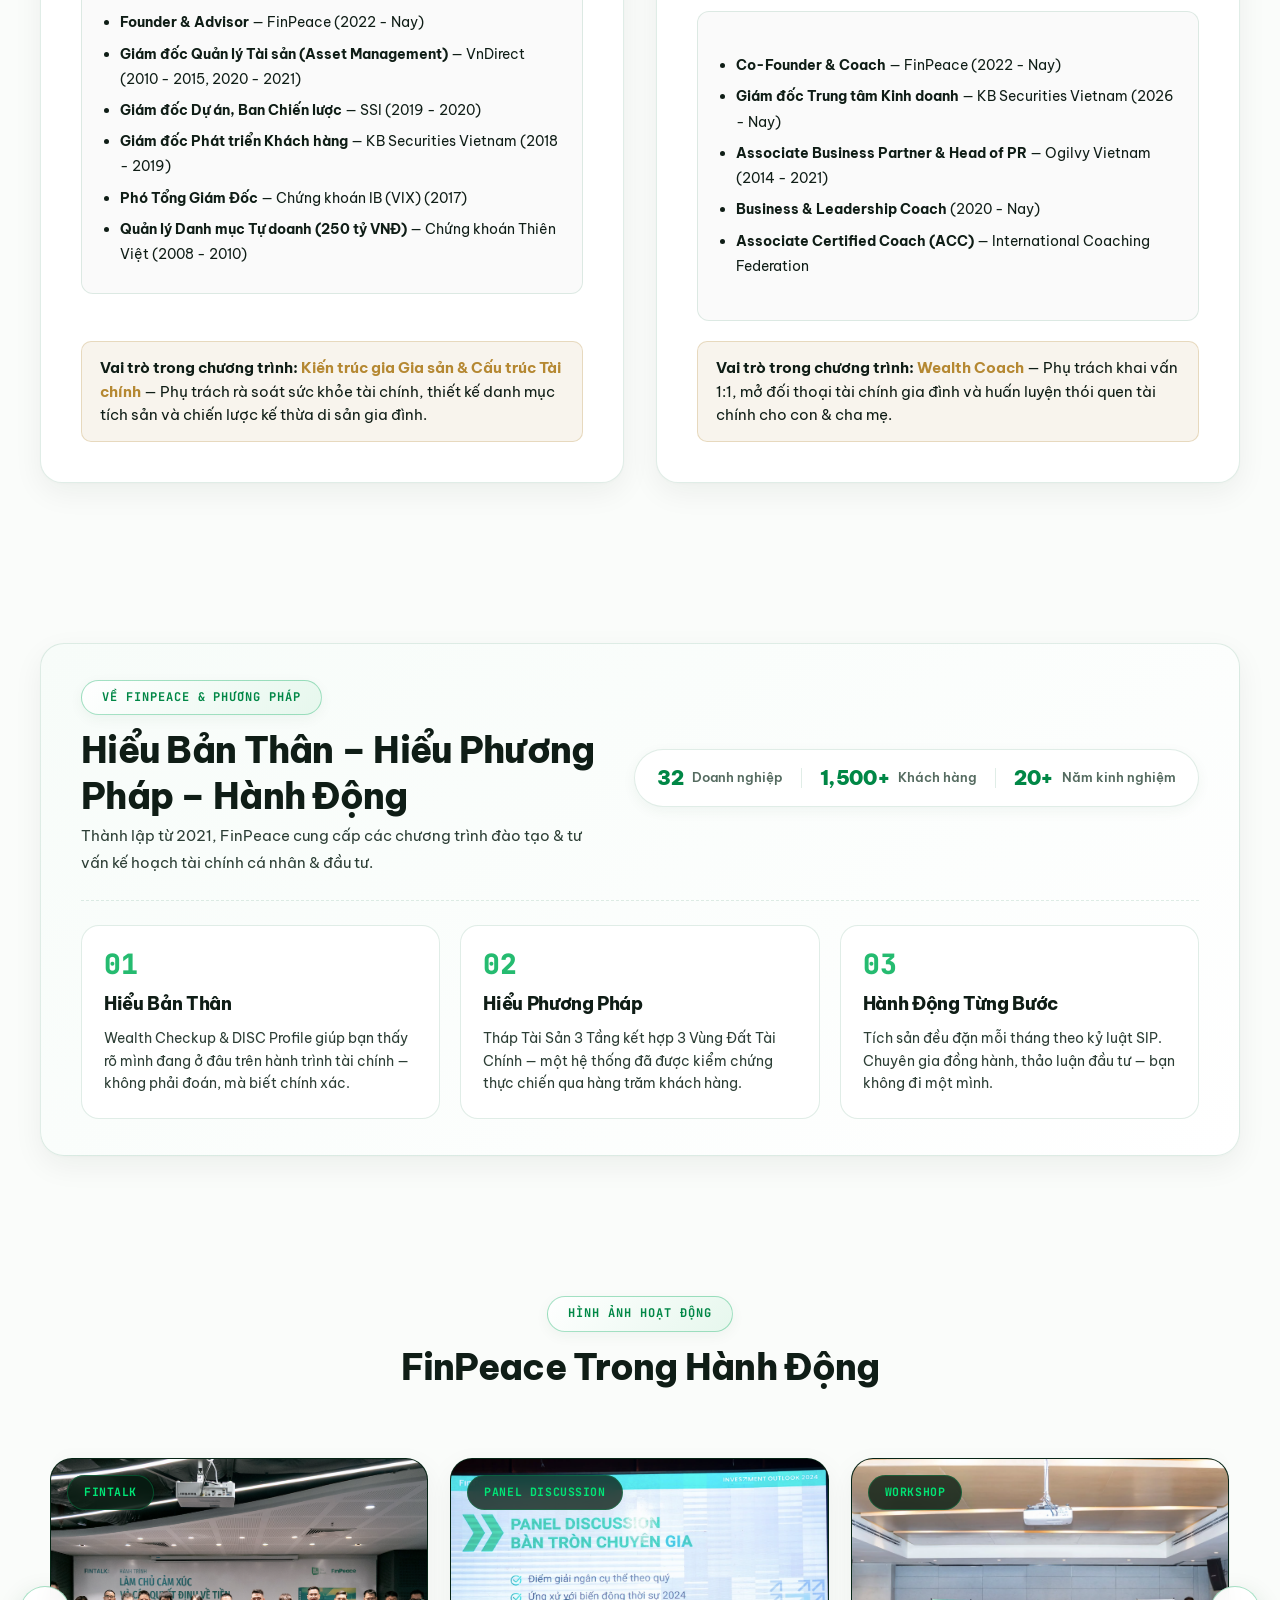
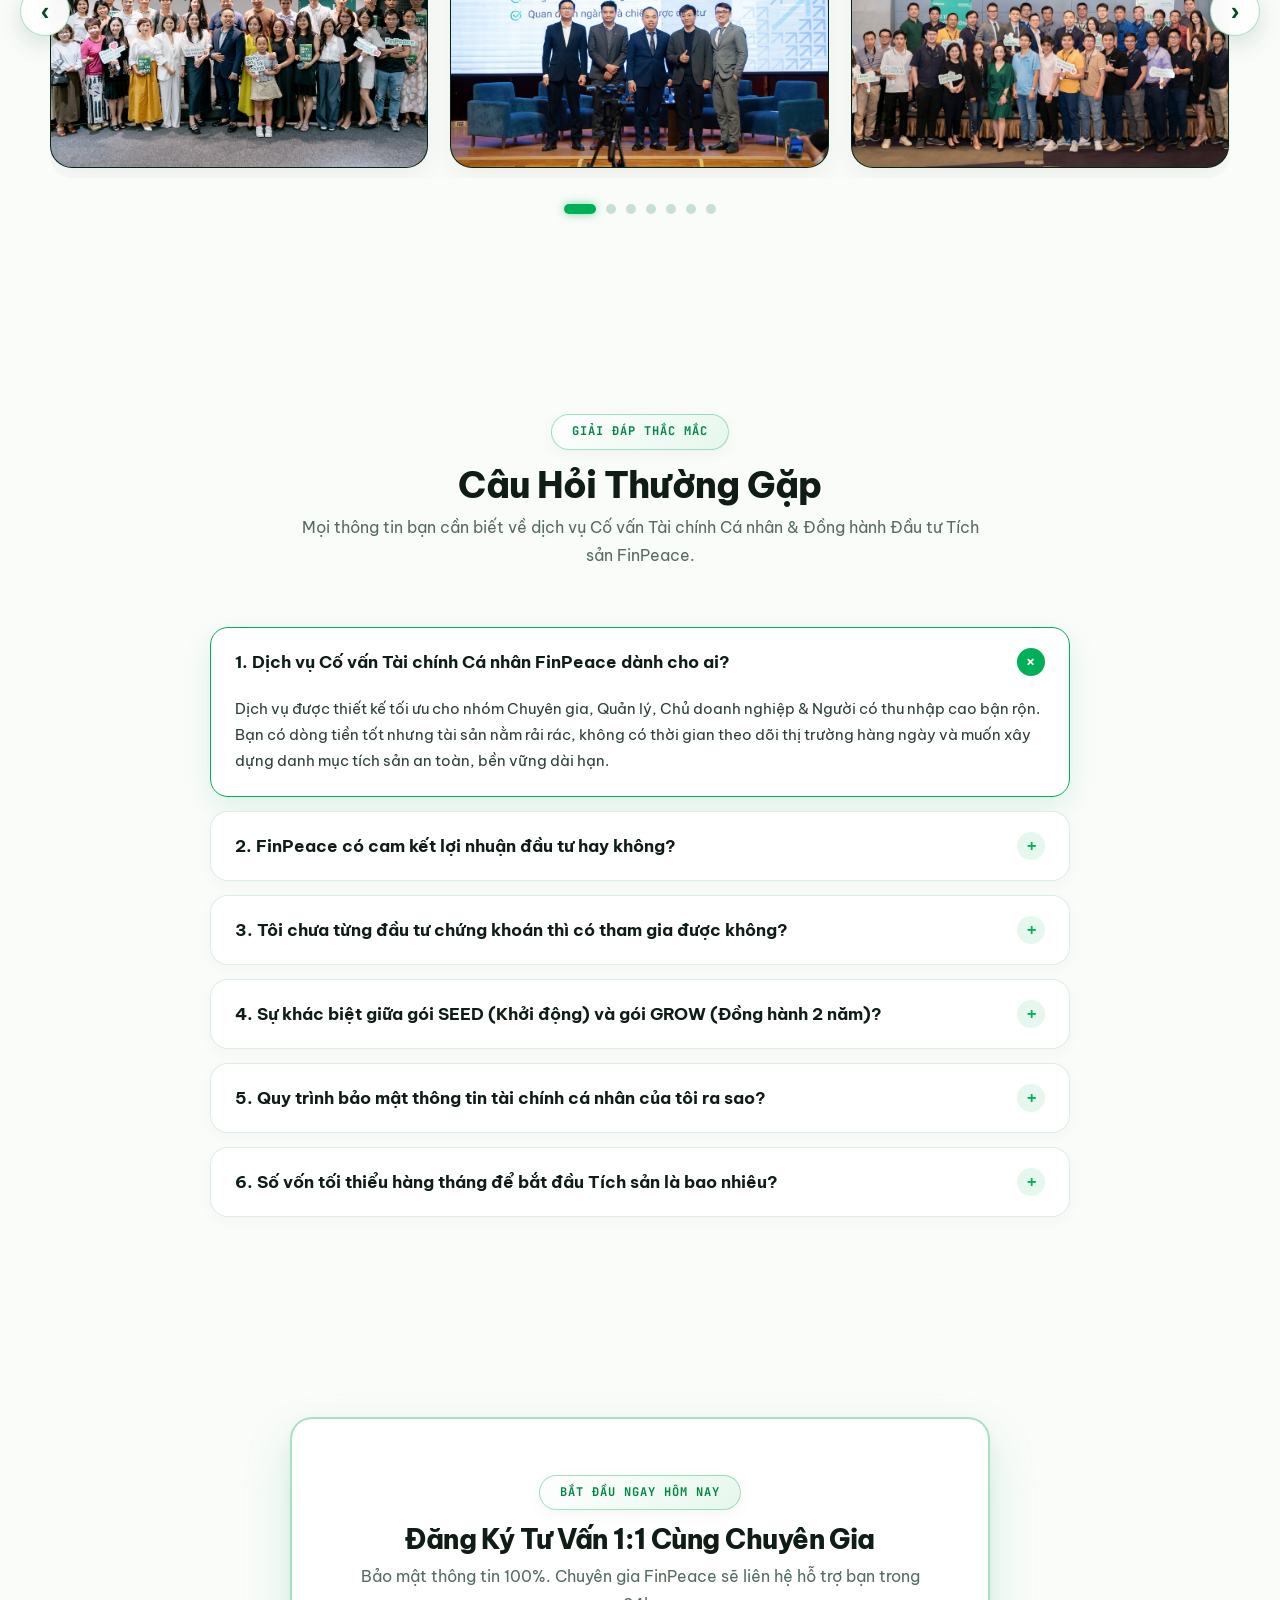
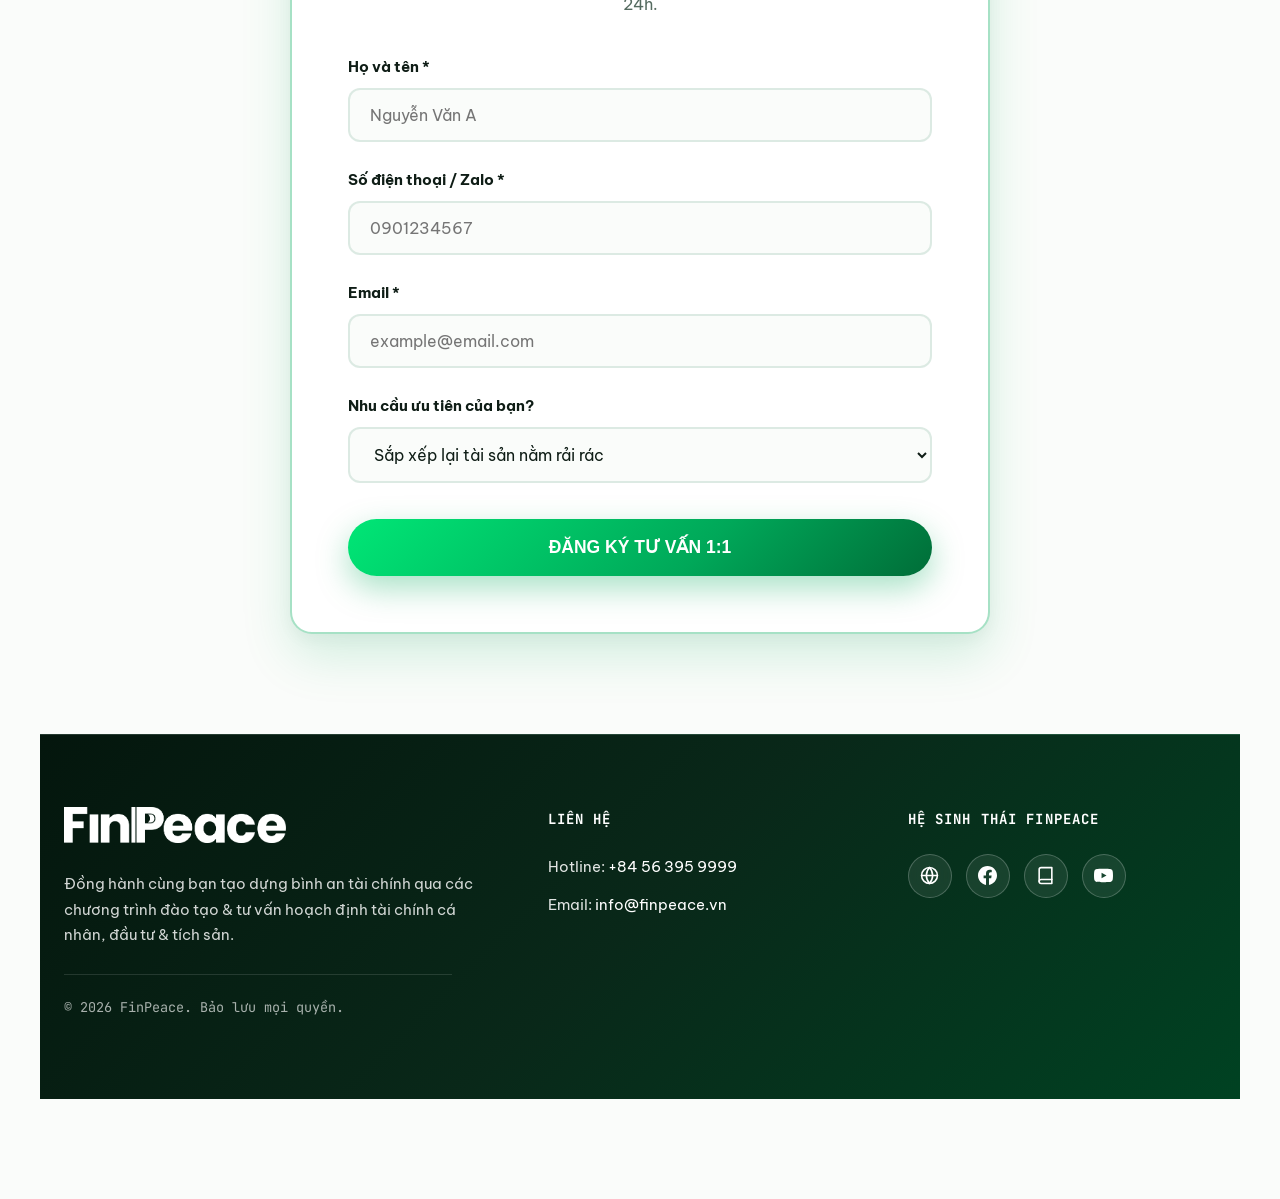
==== commit f82191ab: "Fix footer links, copyright year 2026, logo fallback, and mobile bottom bar padding overlap" ====
--- a/index.html
+++ b/index.html
@@ -2073,7 +2073,7 @@
             .btn-submit-form { padding: 15px !important; font-size: 15.5px !important; border-radius: 14px !important; width: 100% !important; font-weight: 700 !important; box-sizing: border-box !important; }
 
             /* Footer */
-            footer { padding: 48px 0 28px 0 !important; overflow: hidden !important; }
+            footer { padding: 48px 0 90px 0 !important; overflow: hidden !important; }
             .footer-grid { gap: 28px !important; margin-bottom: 24px !important; width: 100% !important; box-sizing: border-box !important; }
             .footer-col-1 p.footer-desc { font-size: 14px !important; max-width: 100% !important; margin-bottom: 18px !important; line-height: 1.65 !important; }
             .footer-heading { font-size: 13.5px !important; margin-bottom: 14px !important; }
@@ -2778,13 +2778,13 @@
             <div class="footer-grid">
                 <!-- Col 1: Logo & Mission -->
                 <div class="footer-col-1">
-                    <img src="assets/brand/logo-white.png" alt="FinPeace Logo White" class="footer-logo">
+                    <img src="assets/brand/logo-white.png" alt="FinPeace Logo White" class="footer-logo" onerror="this.src='assets/brand/logo-green.png'">
                     <p class="footer-desc">
                         Đồng hành cùng bạn tạo dựng bình an tài chính qua các chương trình đào tạo & tư vấn hoạch định tài chính cá nhân, đầu tư & tích sản.
                     </p>
                     <hr class="footer-divider">
                     <div class="footer-copyright">
-                        ©2025 FinPeace. Bảo lưu mọi quyền.
+                        © 2026 FinPeace. Bảo lưu mọi quyền.
                     </div>
                 </div>
 
@@ -2792,8 +2792,8 @@
                 <div>
                     <h4 class="footer-heading">LIÊN HỆ</h4>
                     <div class="footer-contact-info">
-                        <p>Hotline: <span class="val">+84 56 395 9999</span></p>
-                        <p>Email: <span class="val">info@finpeace.vn</span></p>
+                        <p>Hotline: <a href="tel:0563959999" class="val" style="color: #ffffff; text-decoration: none;">+84 56 395 9999</a></p>
+                        <p>Email: <a href="mailto:info@finpeace.vn" class="val" style="color: #ffffff; text-decoration: none;">info@finpeace.vn</a></p>
                     </div>
                 </div>
 
@@ -2801,16 +2801,16 @@
                 <div>
                     <h4 class="footer-heading">HỆ SINH THÁI FINPEACE</h4>
                     <div class="footer-social-icons">
-                        <a href="https://finpeace.vn" target="_blank" class="social-icon-btn" title="Website FinPeace">
+                        <a href="https://finpeace.vn" target="_blank" rel="noopener noreferrer" class="social-icon-btn" title="Website FinPeace">
                             <svg width="19" height="19" viewBox="0 0 24 24" fill="none" stroke="currentColor" stroke-width="2" stroke-linecap="round" stroke-linejoin="round"><circle cx="12" cy="12" r="10"></circle><line x1="2" y1="12" x2="22" y2="12"></line><path d="M12 2a15.3 15.3 0 0 1 4 10 15.3 15.3 0 0 1-4 10 15.3 15.3 0 0 1-4-10 15.3 15.3 0 0 1 4-10z"></path></svg>
                         </a>
-                        <a href="https://facebook.com/finpeace.vn" target="_blank" class="social-icon-btn" title="Facebook FinPeace">
+                        <a href="https://facebook.com/finpeace.vn" target="_blank" rel="noopener noreferrer" class="social-icon-btn" title="Facebook FinPeace">
                             <svg width="19" height="19" viewBox="0 0 24 24" fill="currentColor"><path d="M24 12.073c0-6.627-5.373-12-12-12s-12 5.373-12 12c0 5.99 4.388 10.954 10.125 11.854v-8.385H7.078v-3.47h3.047V9.43c0-3.007 1.792-4.669 4.533-4.669 1.312 0 2.686.235 2.686.235v2.953H15.83c-1.491 0-1.956.925-1.956 1.874v2.25h3.328l-.532 3.47h-2.796v8.385C19.612 23.027 24 18.062 24 12.073z"/></svg>
                         </a>
-                        <a href="#" target="_blank" class="social-icon-btn" title="Thư viện & Bài viết Blog">
+                        <a href="https://finpeace.vn/tin-tuc/" target="_blank" rel="noopener noreferrer" class="social-icon-btn" title="Thư viện & Bài viết Blog">
                             <svg width="19" height="19" viewBox="0 0 24 24" fill="none" stroke="currentColor" stroke-width="2" stroke-linecap="round" stroke-linejoin="round"><path d="M4 19.5A2.5 2.5 0 0 1 6.5 17H20"></path><path d="M6.5 2H20v20H6.5A2.5 2.5 0 0 1 4 19.5v-15A2.5 2.5 0 0 1 6.5 2z"></path></svg>
                         </a>
-                        <a href="https://youtube.com/@FinPeace" target="_blank" class="social-icon-btn" title="YouTube Channel">
+                        <a href="https://youtube.com/@FinPeace" target="_blank" rel="noopener noreferrer" class="social-icon-btn" title="YouTube Channel">
                             <svg width="19" height="19" viewBox="0 0 24 24" fill="currentColor"><path d="M23.498 6.186a3.016 3.016 0 0 0-2.122-2.136C19.505 3.545 12 3.545 12 3.545s-7.505 0-9.377.505A3.017 3.017 0 0 0 .502 6.186C0 8.07 0 12 0 12s0 3.93.502 5.814a3.016 3.016 0 0 0 2.122 2.136c1.871.505 9.376.505 9.376.505s7.505 0 9.377-.505a3.015 3.015 0 0 0 2.122-2.136C24 15.93 24 12 24 12s0-3.93-.502-5.814zM9.545 15.568V8.432L15.818 12l-6.273 3.568z"/></svg>
                         </a>
                     </div>
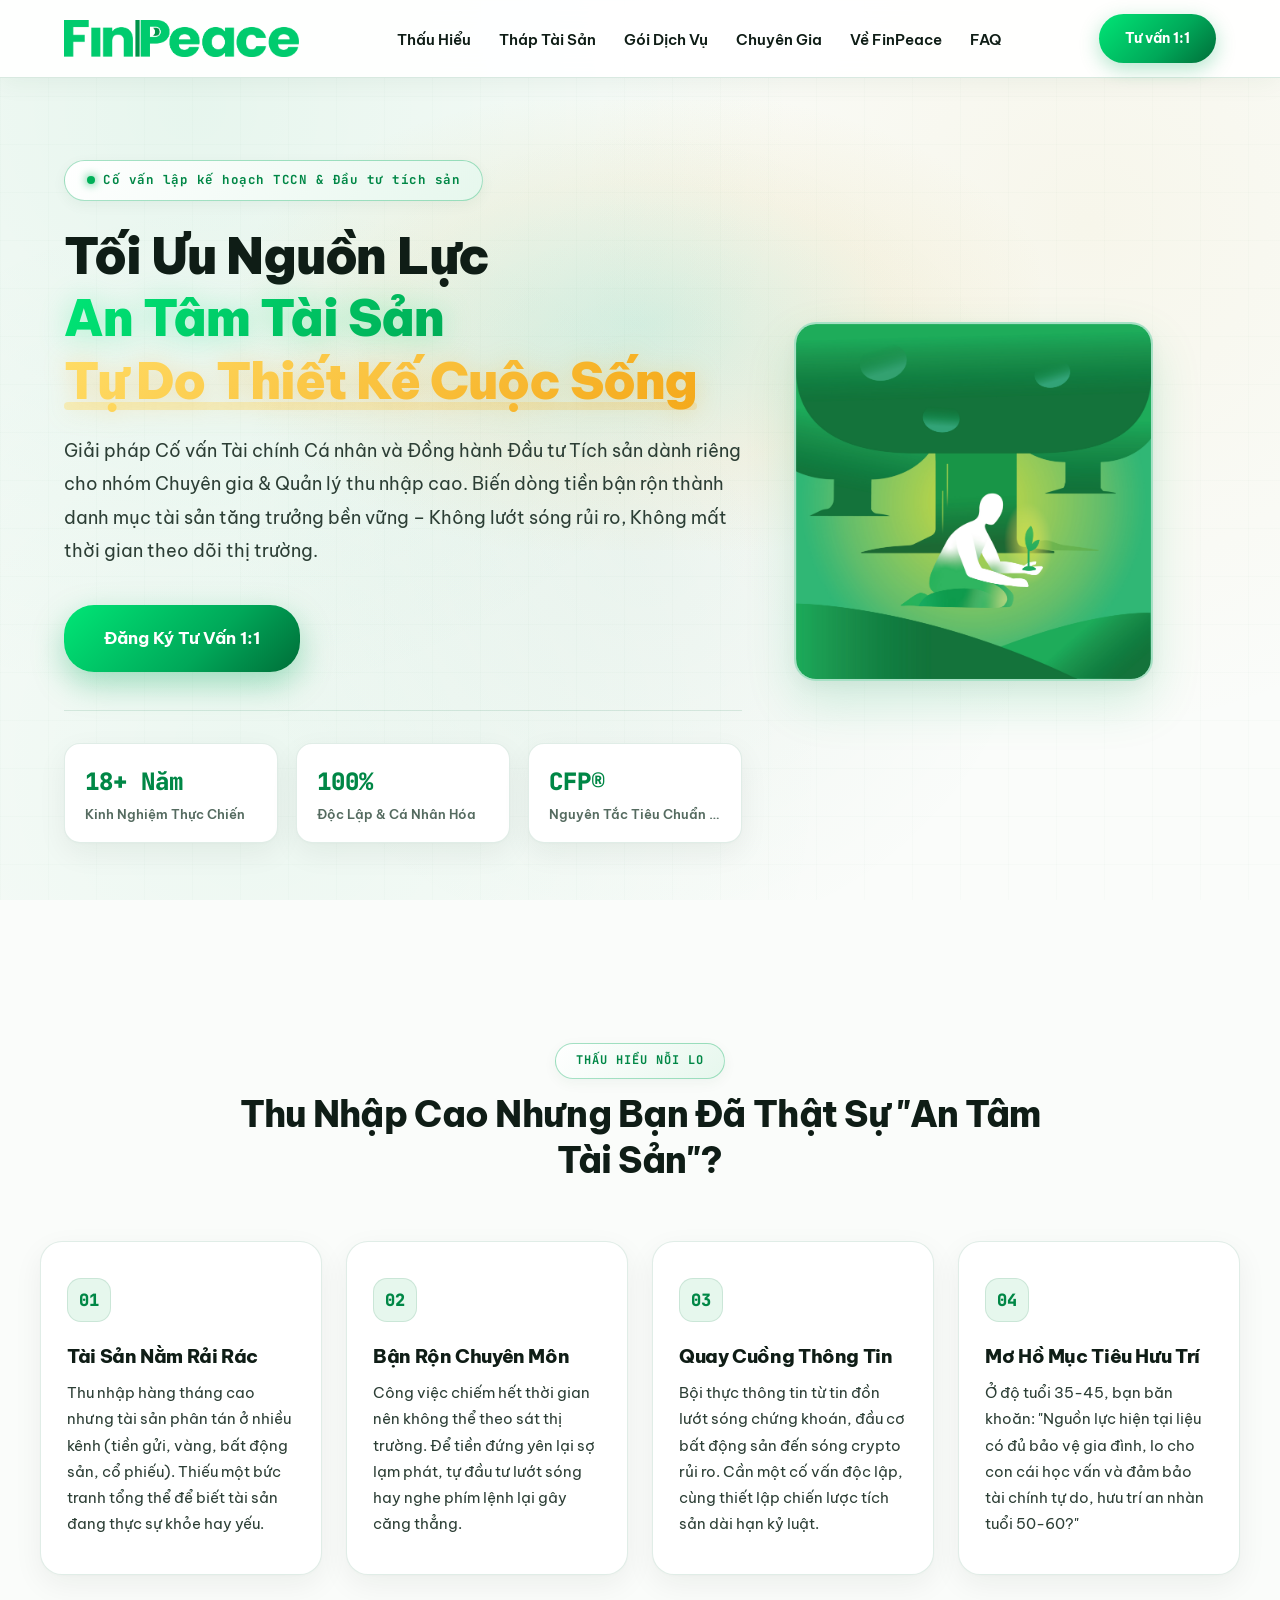
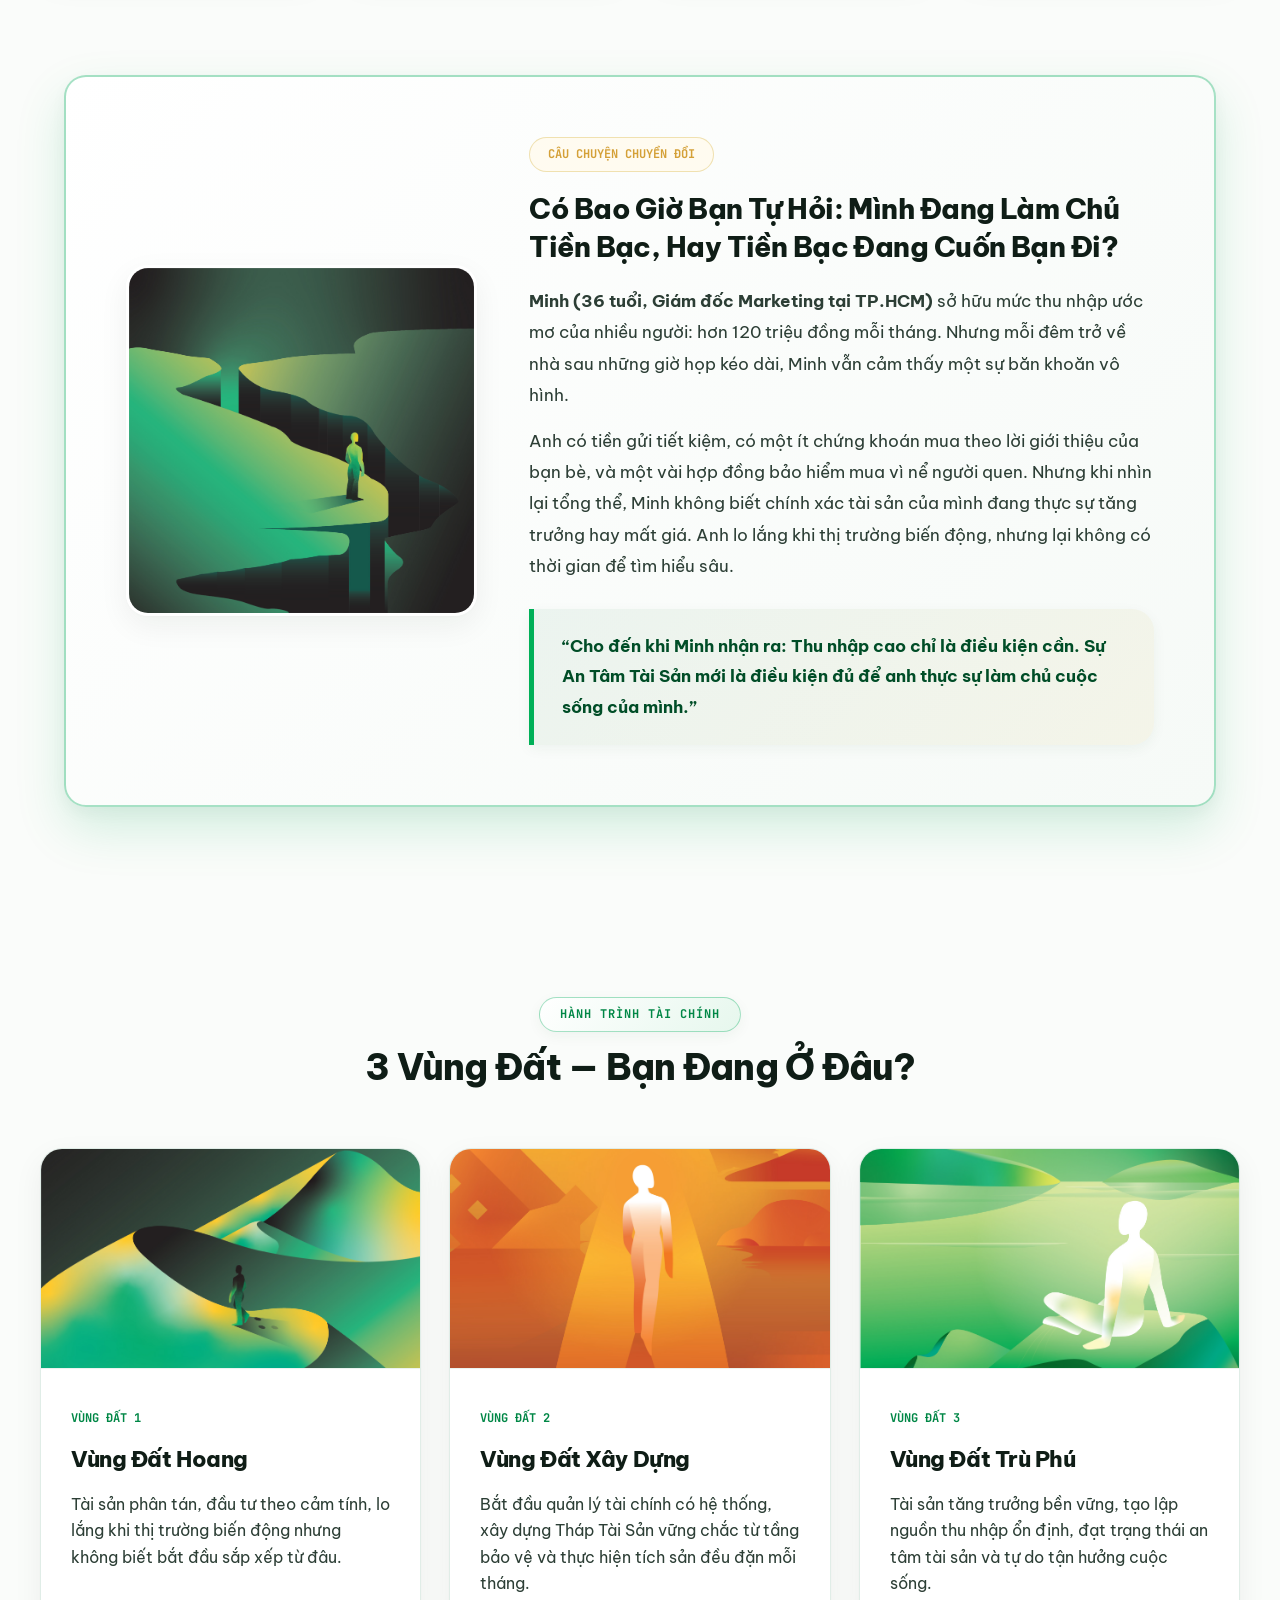
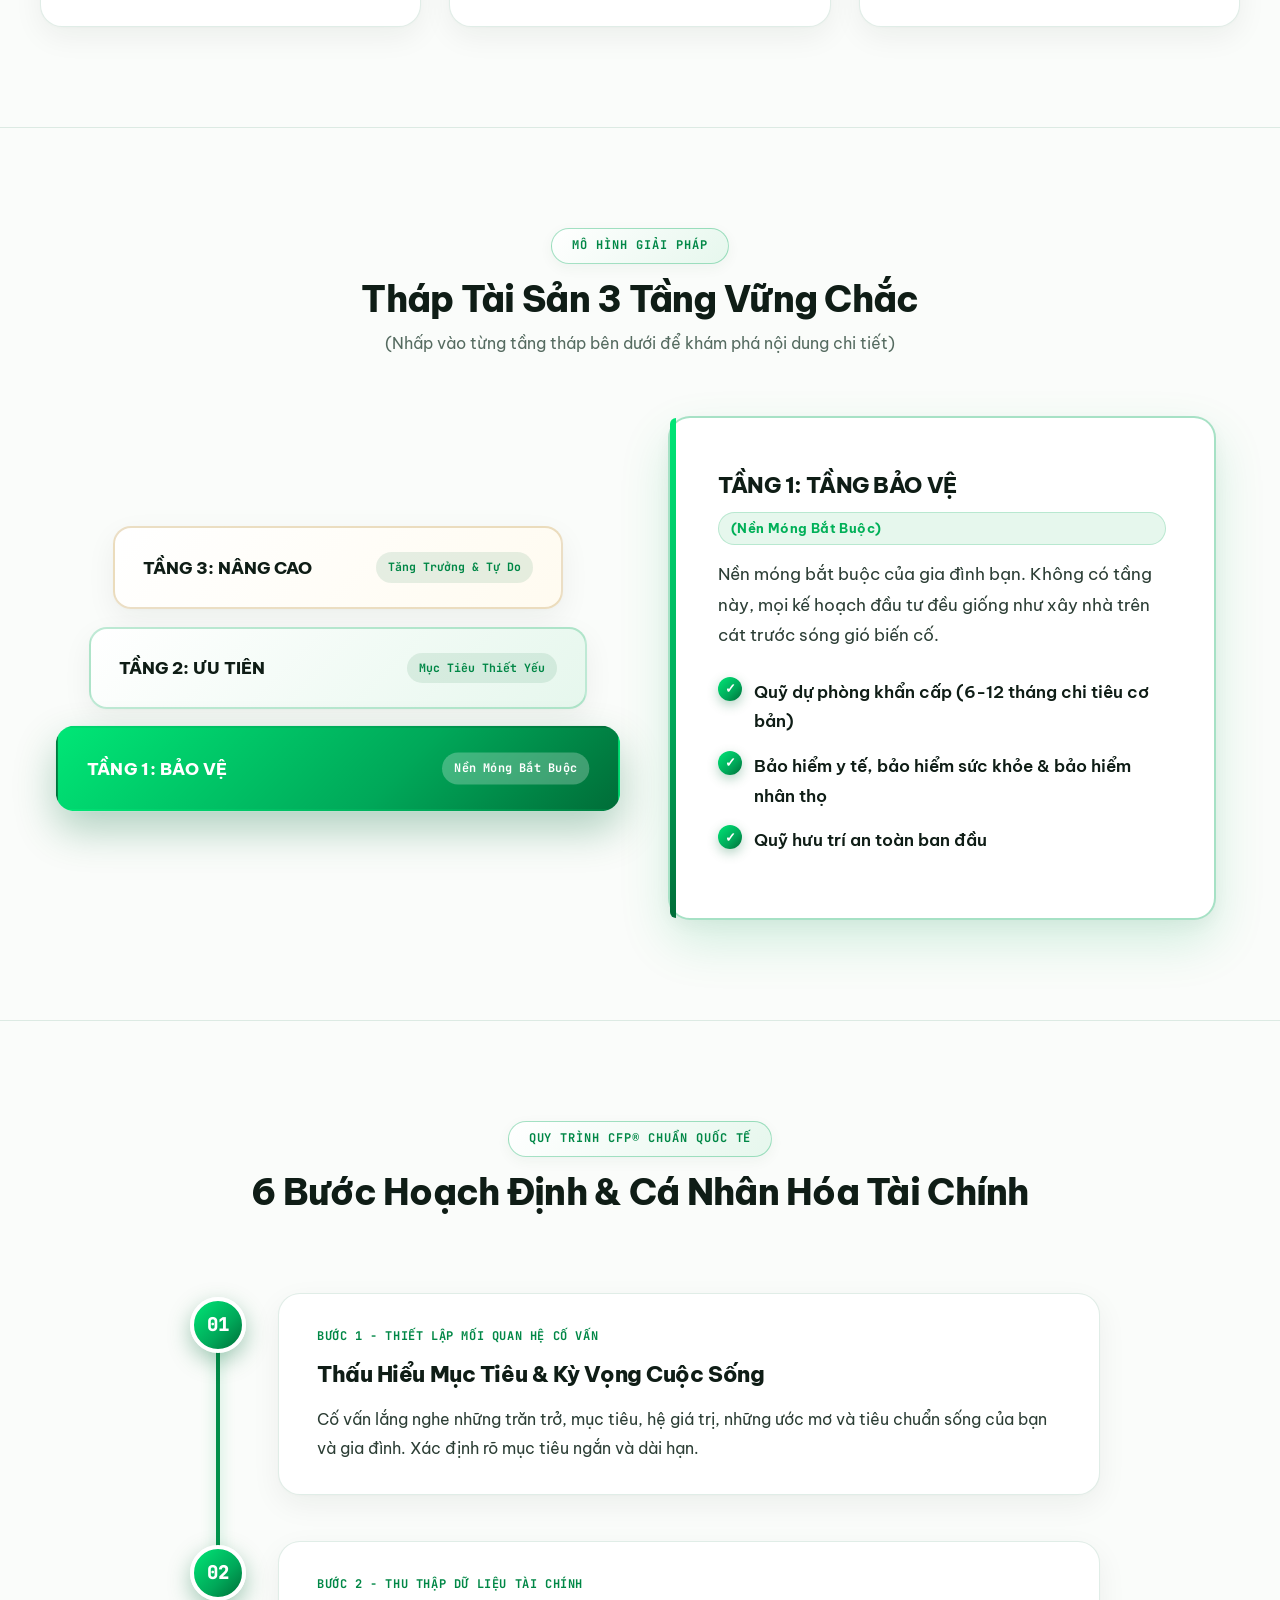
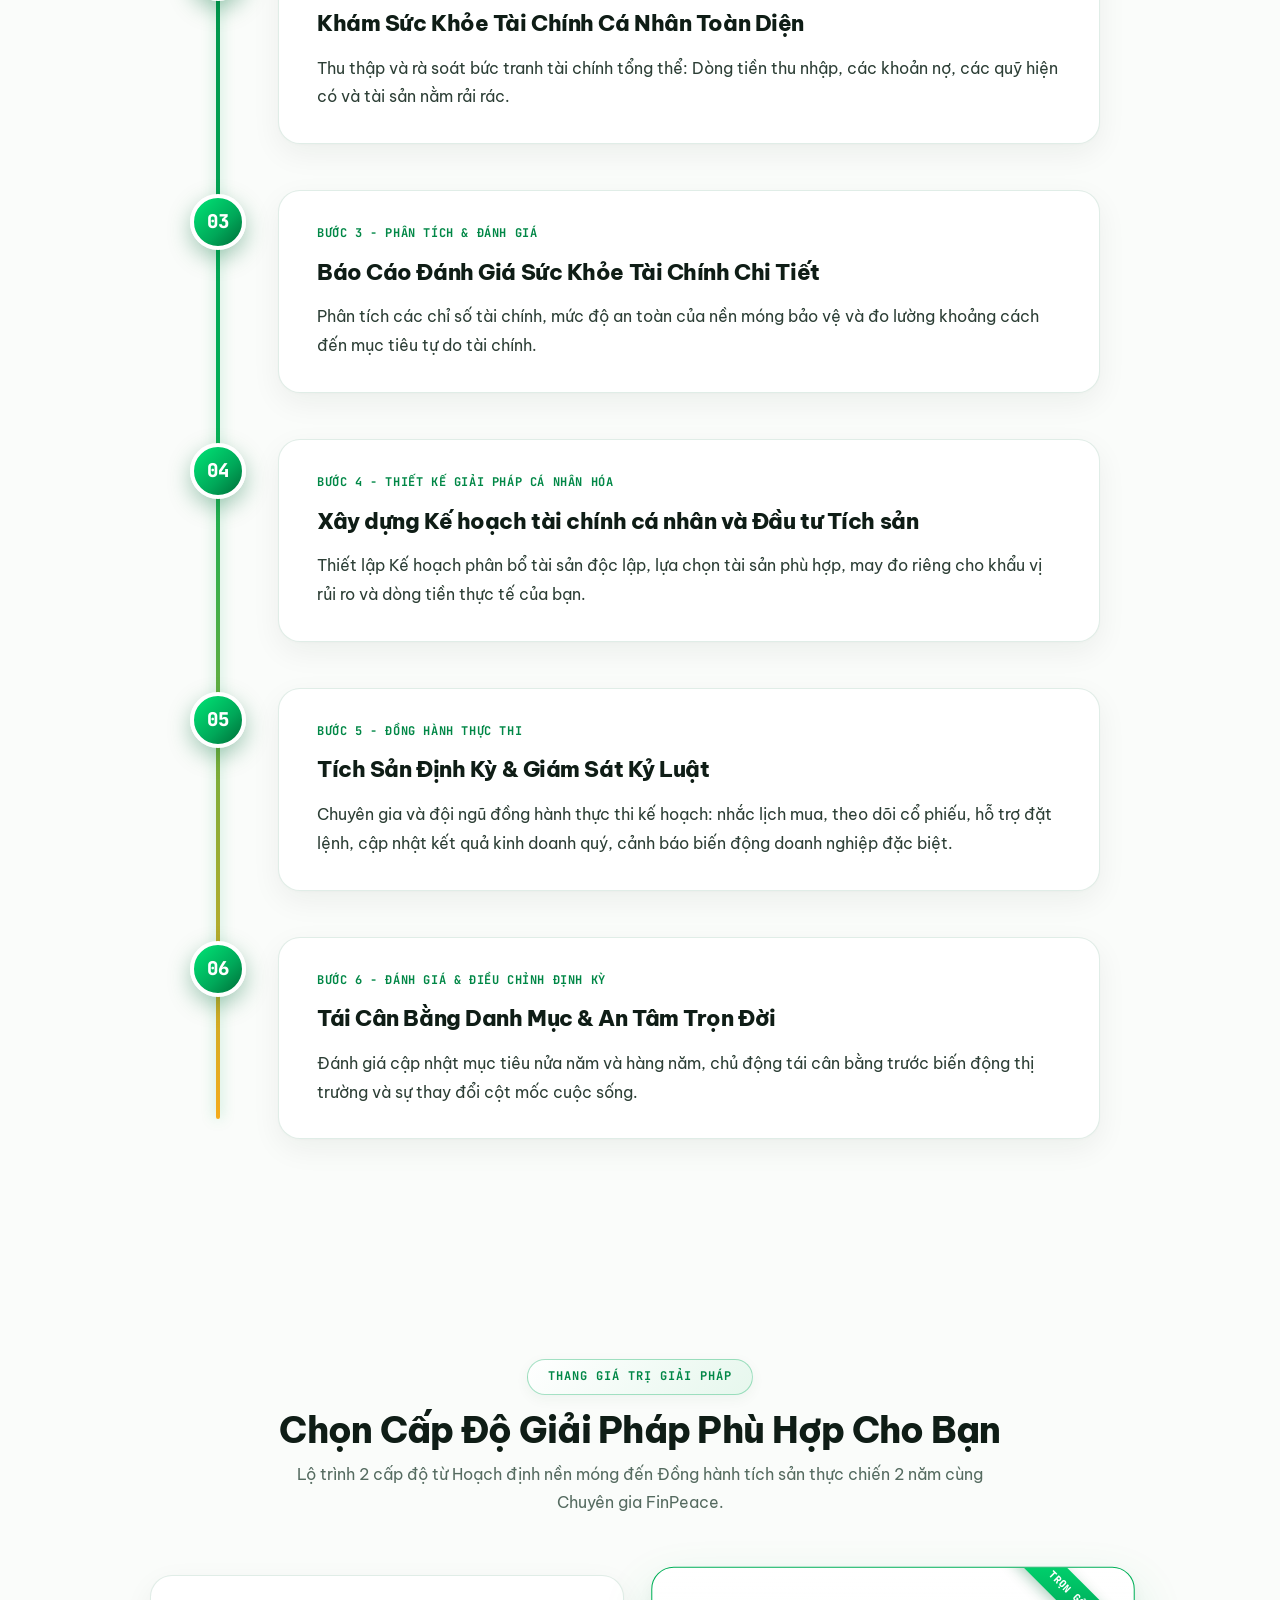
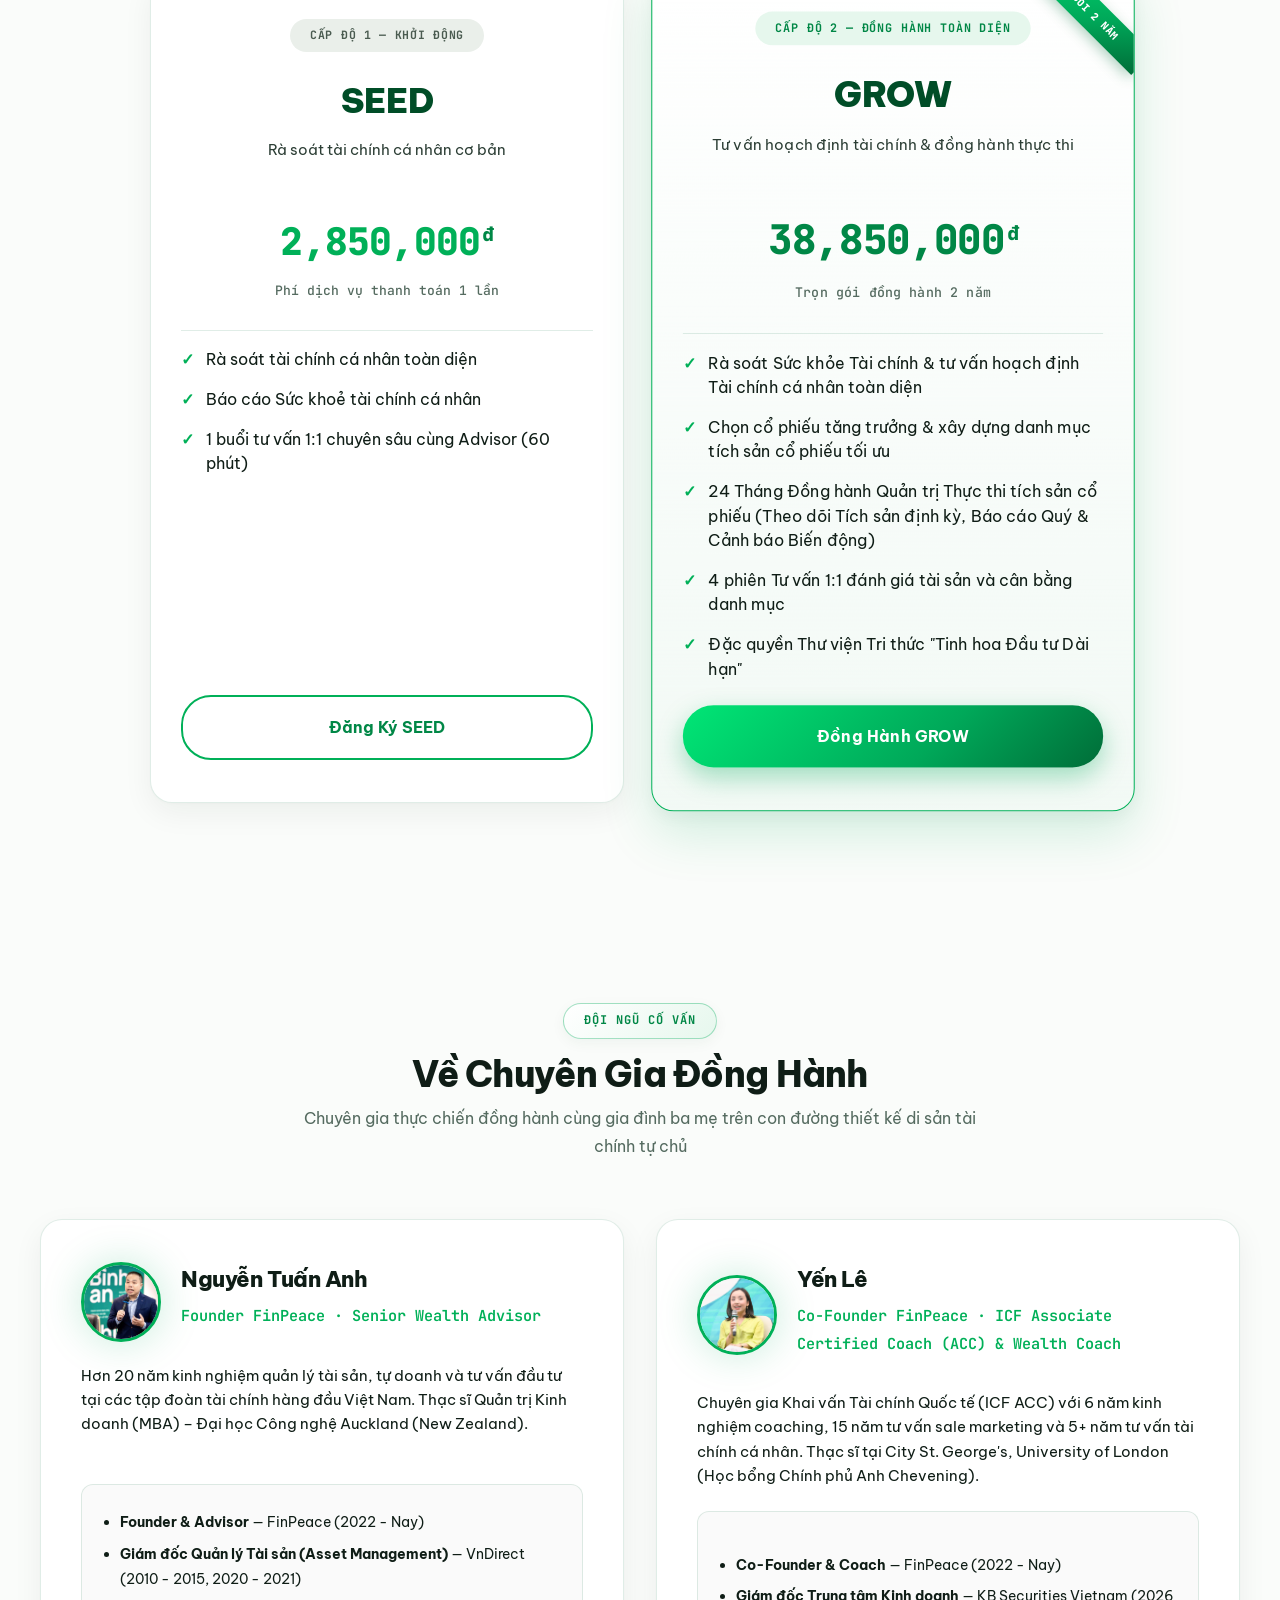
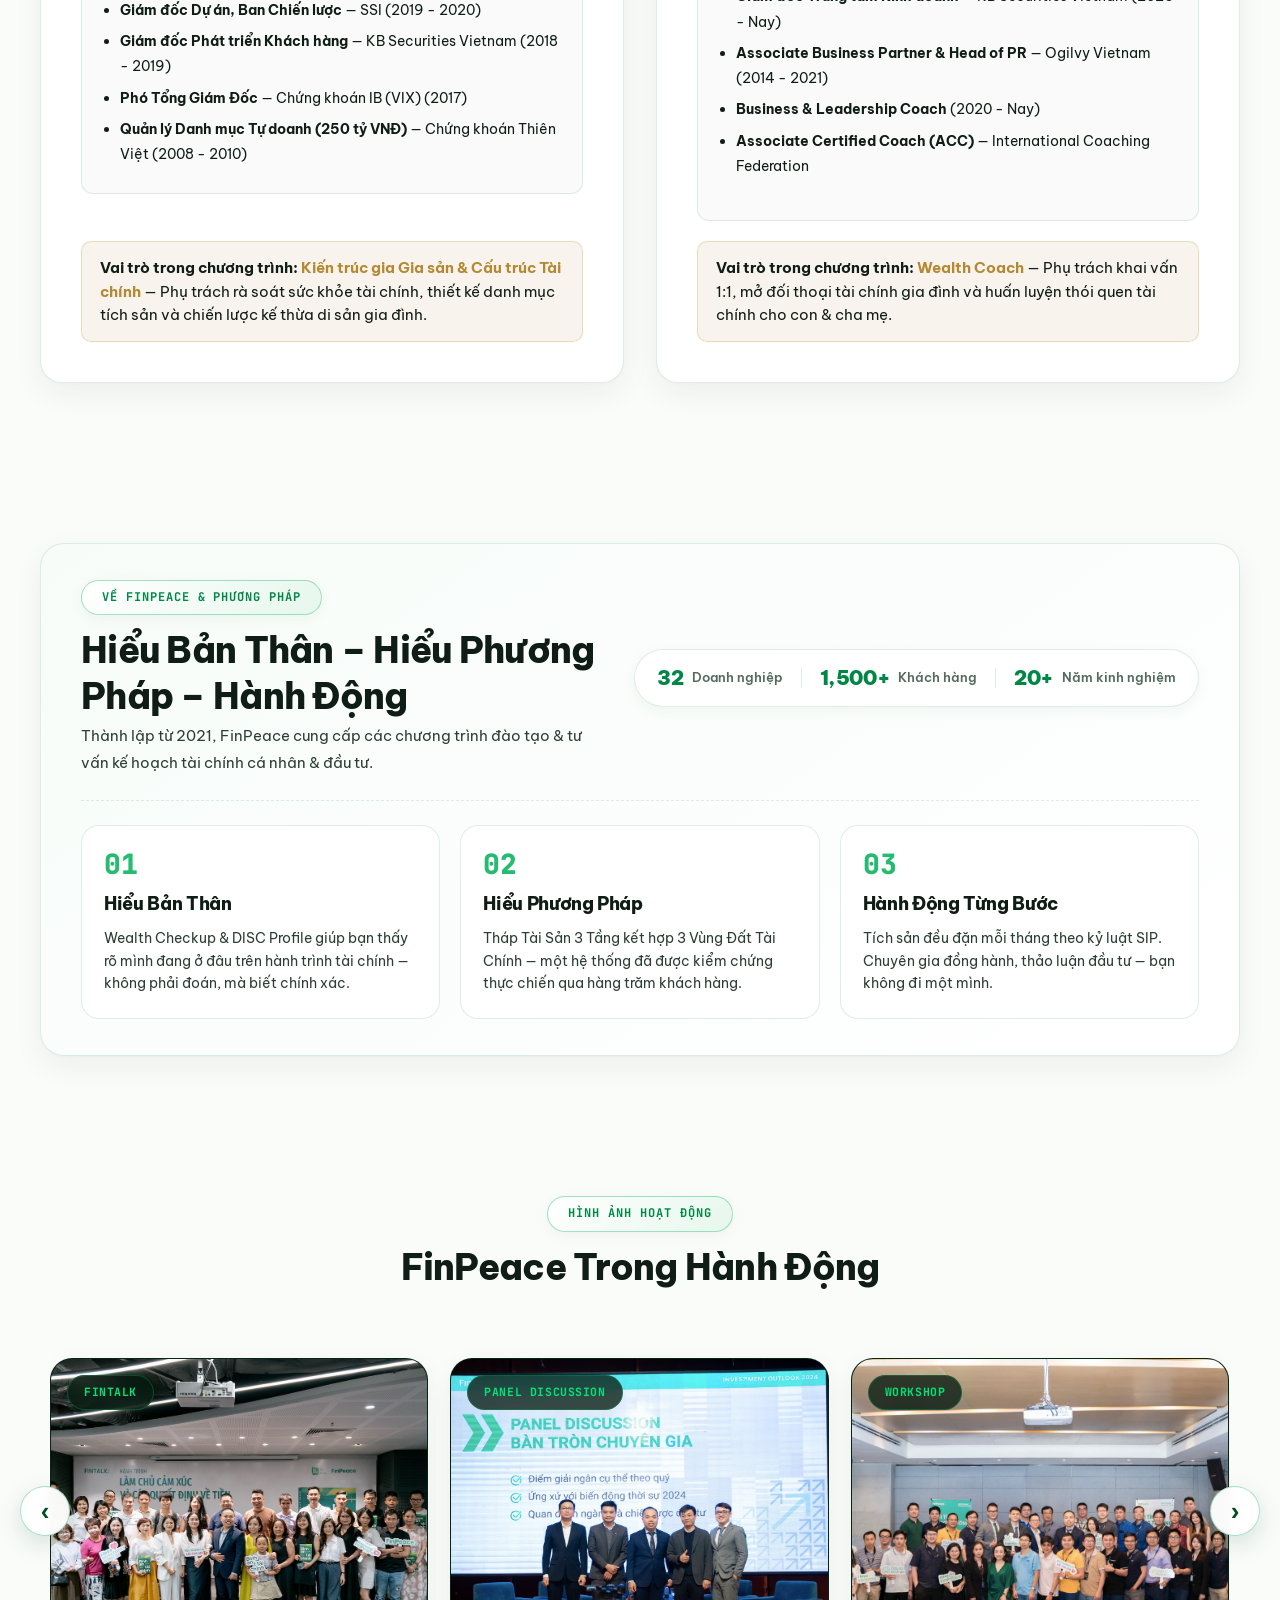
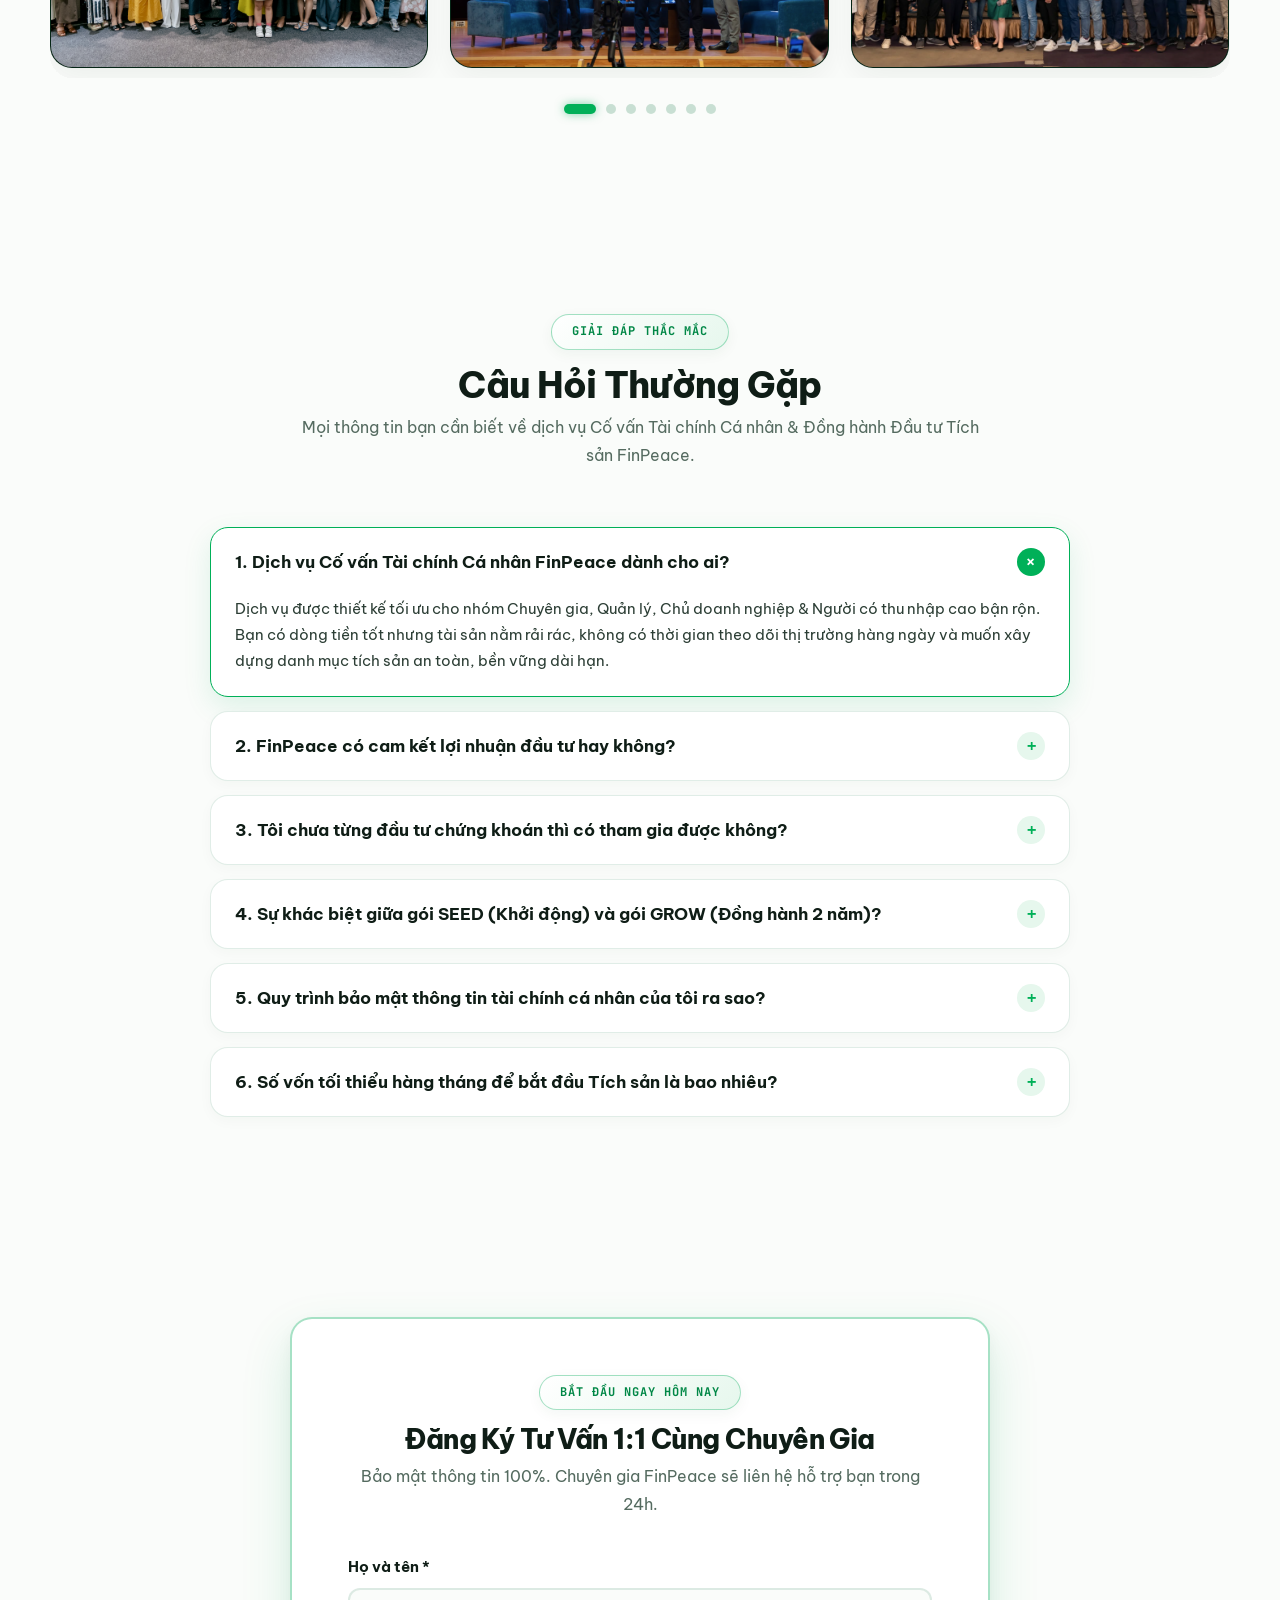
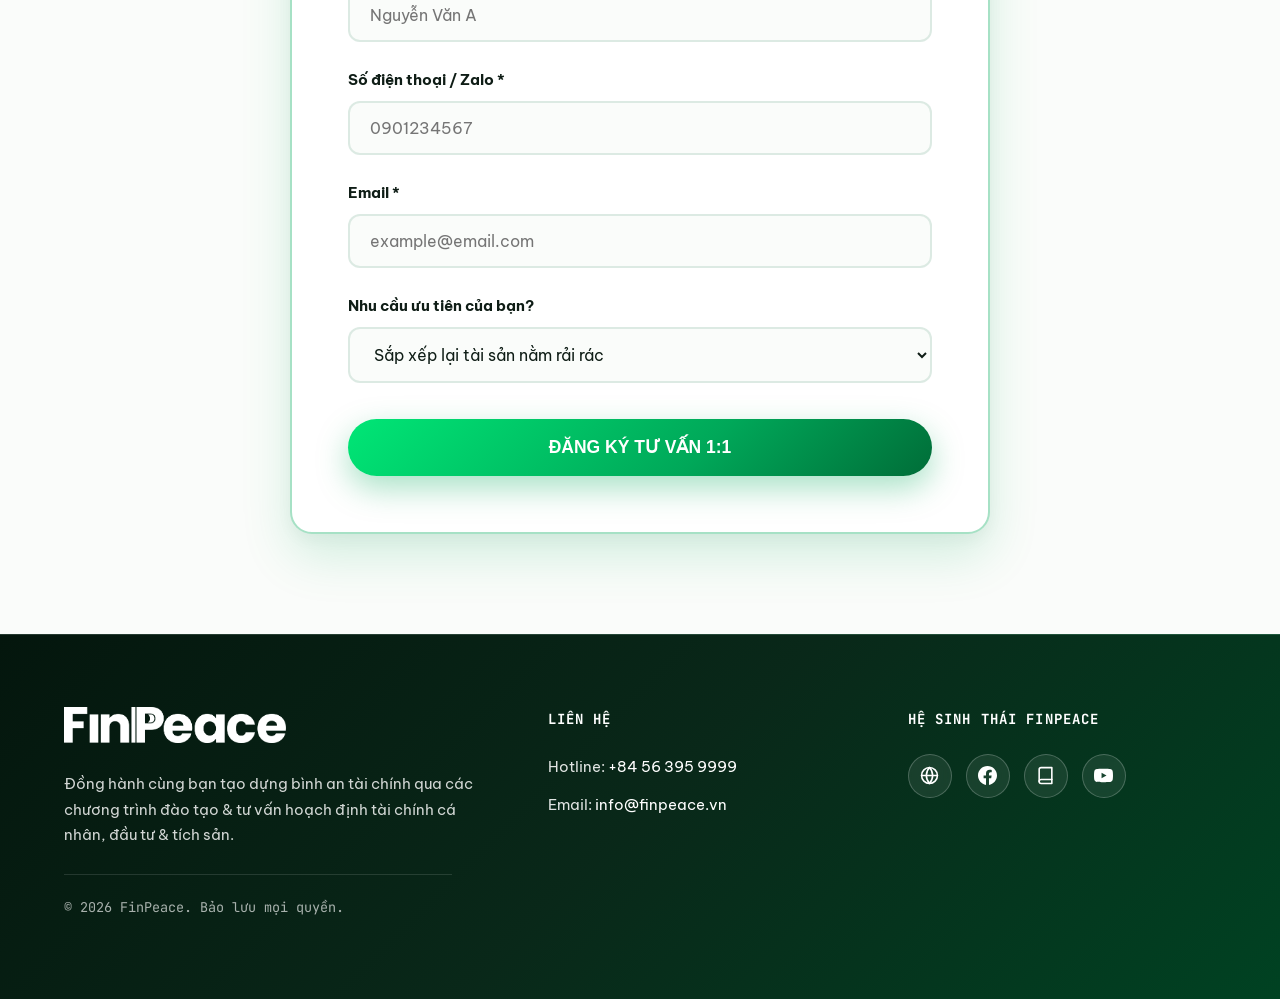
==== commit f59b96b4: "Fix unclosed section tag that trapped footer inside container box" ====
--- a/index.html
+++ b/index.html
@@ -2023,13 +2023,14 @@
             .pkg-features-list li { font-size: 14.5px !important; line-height: 1.6 !important; padding-left: 28px !important; }
             .btn-pkg { padding: 15px !important; font-size: 15px !important; border-radius: 14px !important; width: 100% !important; text-align: center !important; font-weight: 700 !important; box-sizing: border-box !important; }
 
-            /* Experts - Compact Centered Headshots, Zero Empty Whitespace */
-            .expert-card { display: flex !important; flex-direction: column !important; align-items: center !important; text-align: center !important; padding: 22px 16px !important; border-radius: 22px !important; width: 100% !important; box-sizing: border-box !important; gap: 0 !important; }
-            .expert-photo { width: 90px !important; height: 90px !important; border-radius: 50% !important; margin: 0 auto 14px auto !important; flex-shrink: 0 !important; border-width: 3px !important; }
-            .expert-info { text-align: center !important; width: 100% !important; }
-            .expert-info h3 { font-size: 20px !important; margin-bottom: 4px !important; }
-            .expert-role { font-size: 13px !important; margin-bottom: 12px !important; text-align: center !important; display: block !important; }
-            .expert-desc { text-align: left !important; font-size: 14.5px !important; line-height: 1.65 !important; color: var(--text-secondary) !important; }
+            /* Experts - Left-Aligned Clean Mobile Layout */
+            .expert-card { display: flex !important; flex-direction: column !important; align-items: stretch !important; text-align: left !important; padding: 20px 16px !important; border-radius: 20px !important; width: 100% !important; box-sizing: border-box !important; gap: 16px !important; }
+            .expert-card > div, .expert-card > p, .expert-card ul, .expert-card li { text-align: left !important; min-height: auto !important; }
+            .expert-photo { width: 72px !important; height: 72px !important; border-radius: 50% !important; margin: 0 !important; flex-shrink: 0 !important; }
+            .expert-info { text-align: left !important; width: 100% !important; }
+            .expert-info h3 { font-size: 19px !important; margin-bottom: 4px !important; text-align: left !important; }
+            .expert-role { font-size: 13px !important; margin-bottom: 0 !important; text-align: left !important; display: block !important; }
+            .expert-desc { text-align: left !important; font-size: 14px !important; line-height: 1.6 !important; color: var(--text-primary) !important; min-height: auto !important; }
 
             /* About FinPeace Hyper-Condensed Section Mobile Fixes */
             .about-section-wrap { padding: 40px 0 !important; }
@@ -2413,8 +2414,7 @@
     </section>
 
     <!-- EXPERTS CARDS (Exact Official Photos from sach.finpeace.cloud) -->
-    <section id="experts" class="section-padding container">
-    <!-- EXPERTS CARDS (Official Co-founders Info) -->
+        <!-- EXPERTS CARDS (Official Co-founders Info) -->
     <section id="experts" class="section-padding container">
         <div class="section-header" style="text-align: center;">
             <span class="section-kicker">ĐỘI NGŨ CỐ VẤN</span>
